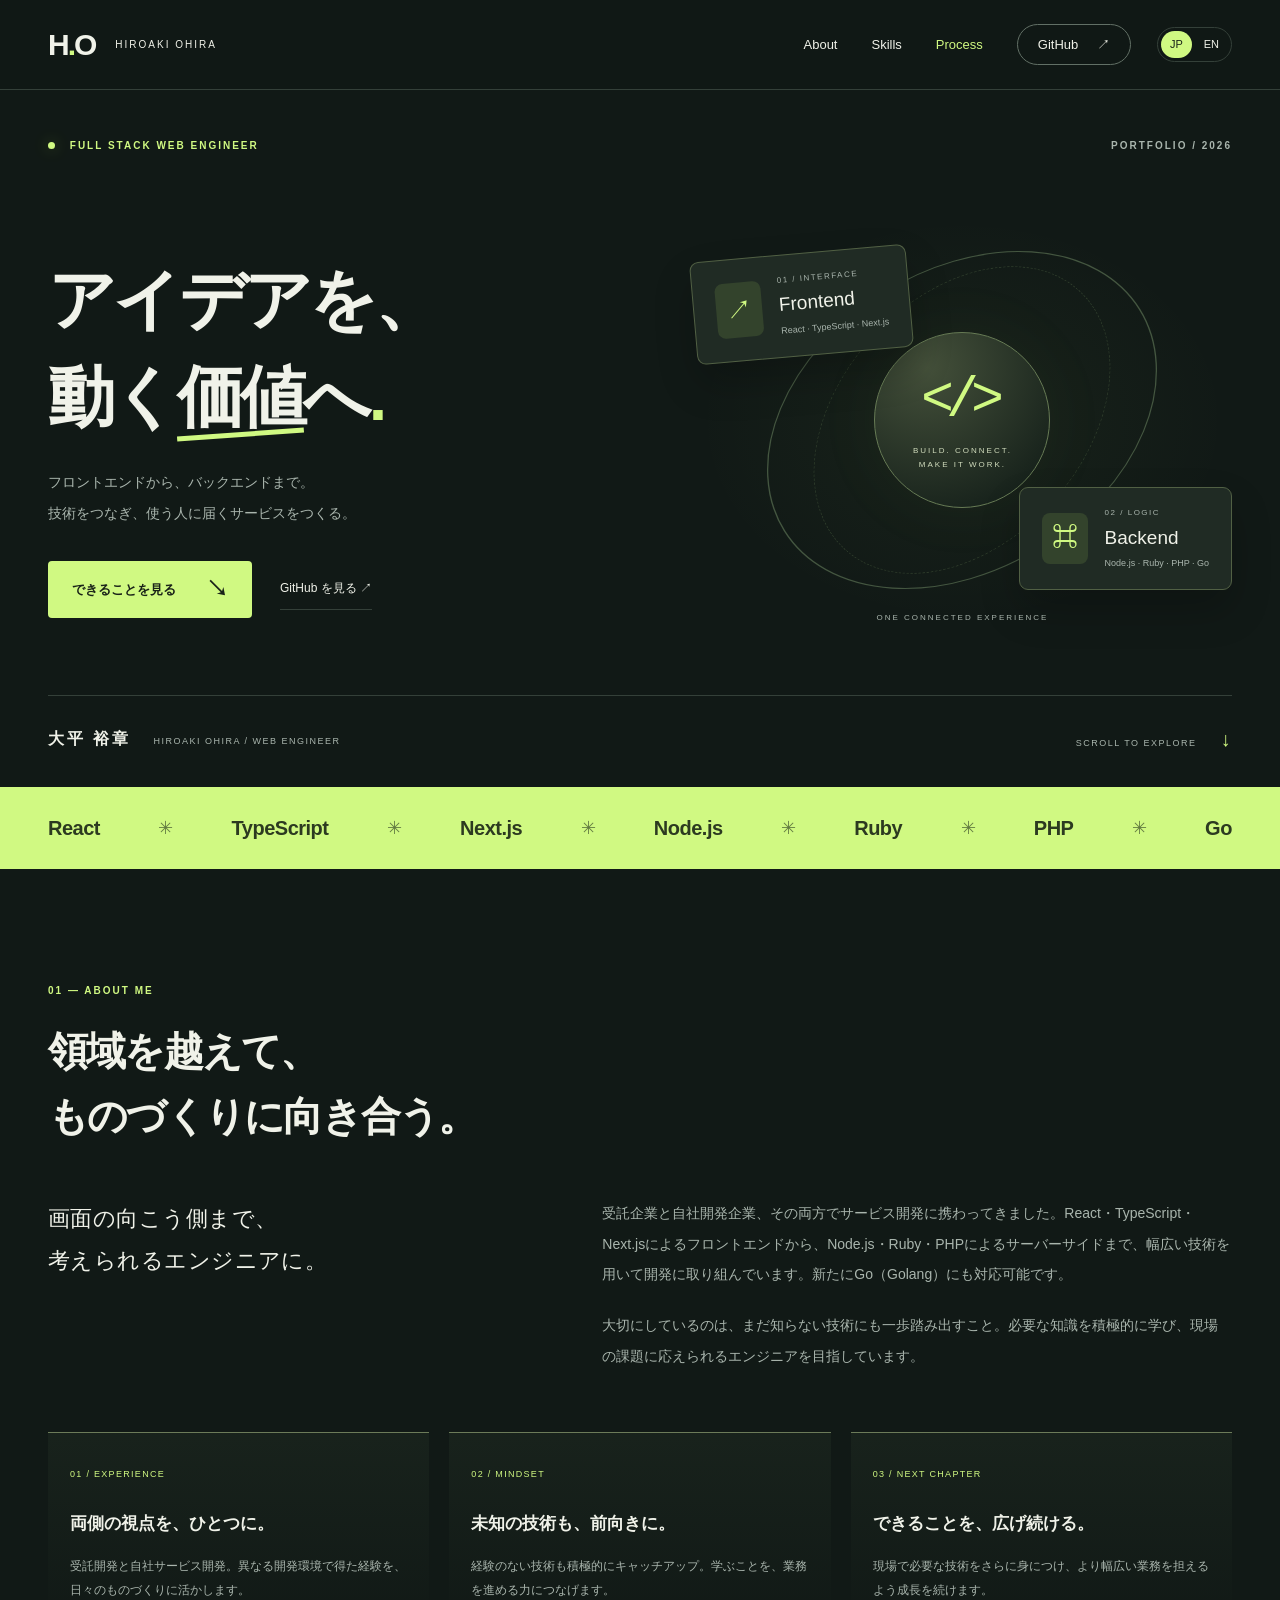
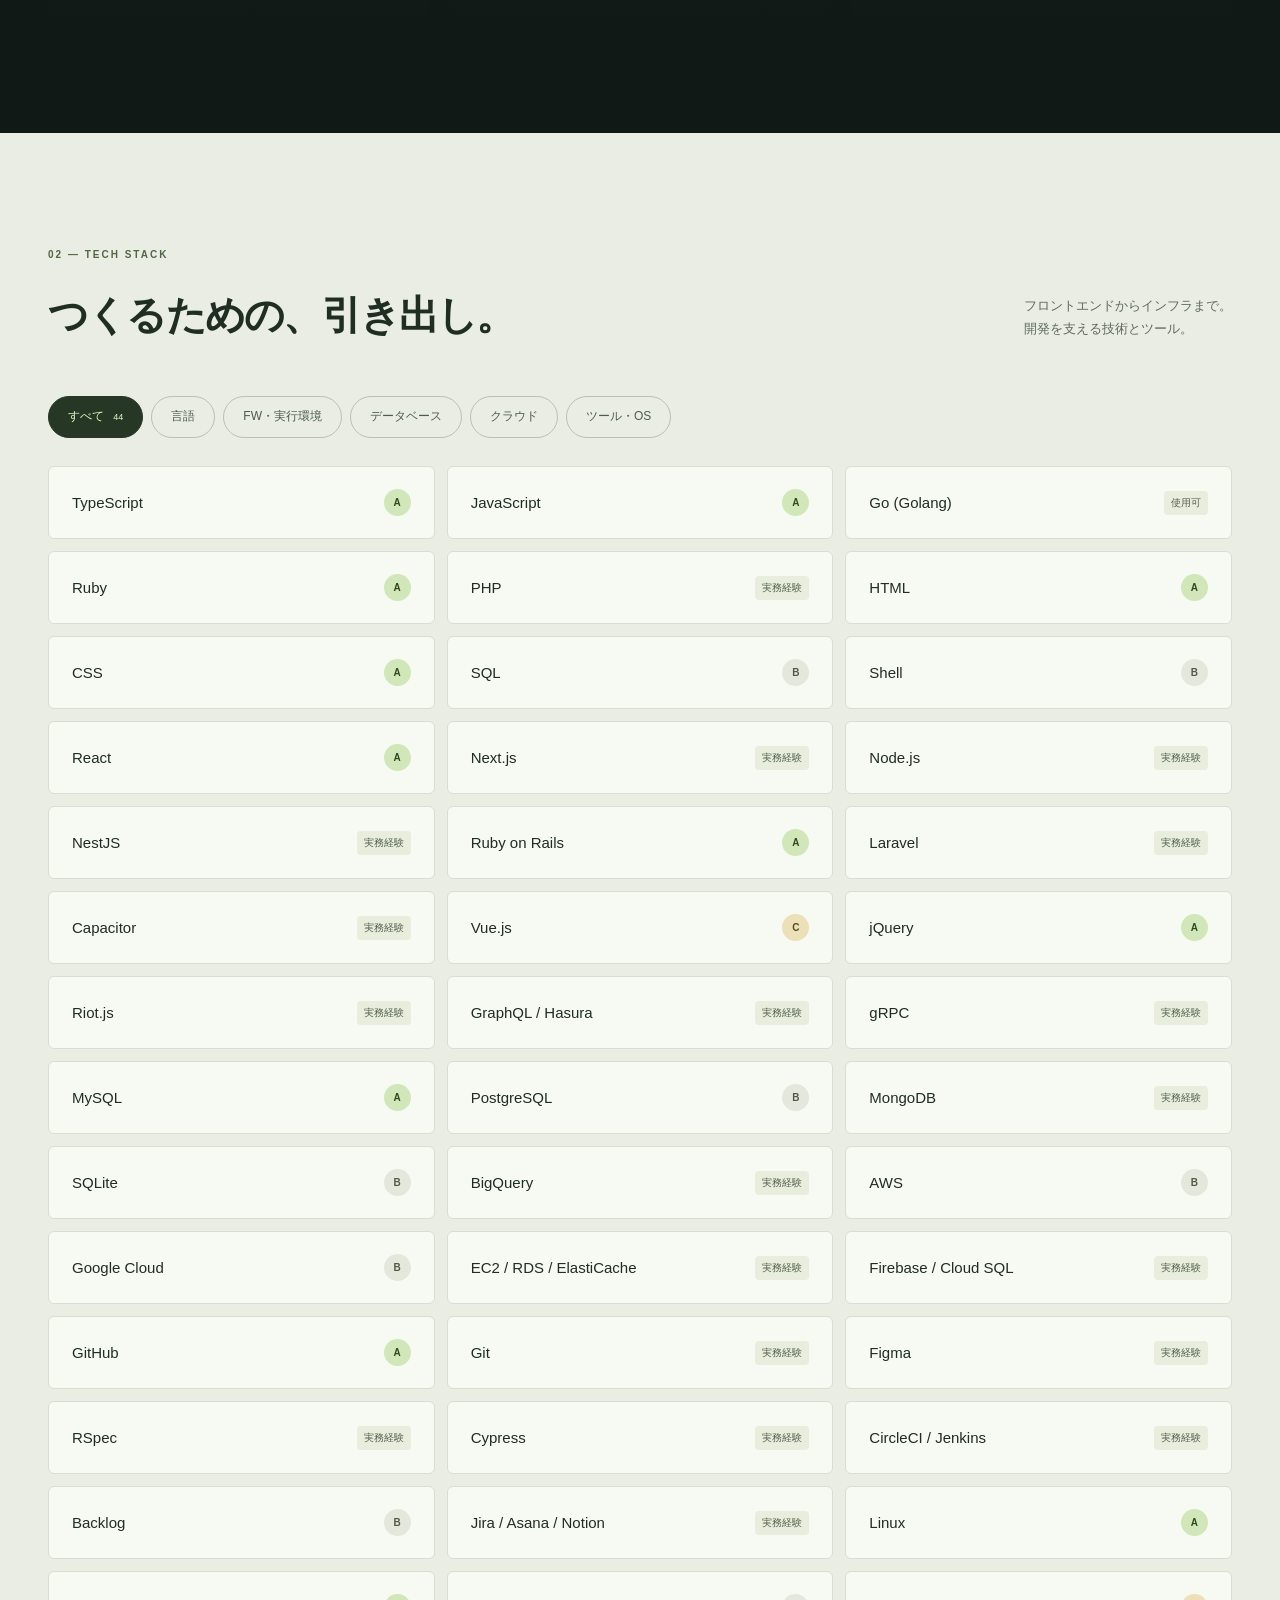
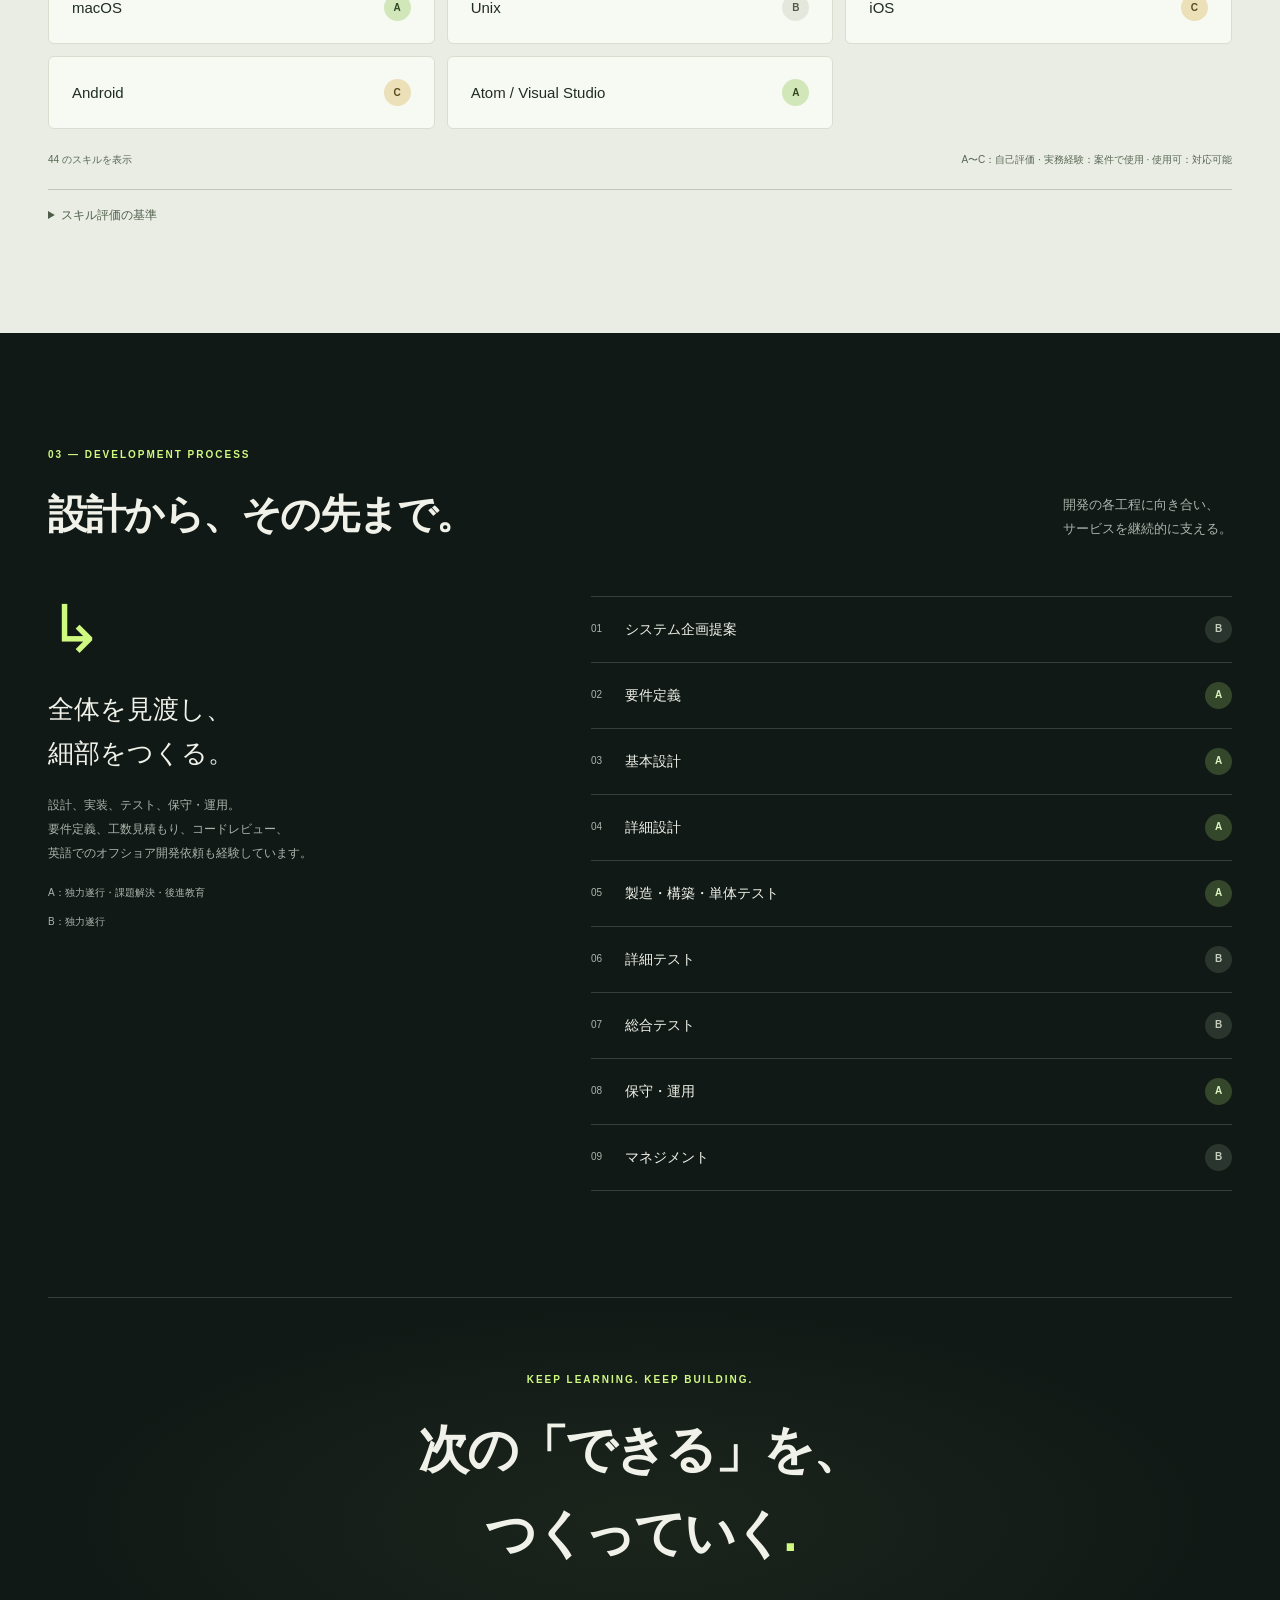
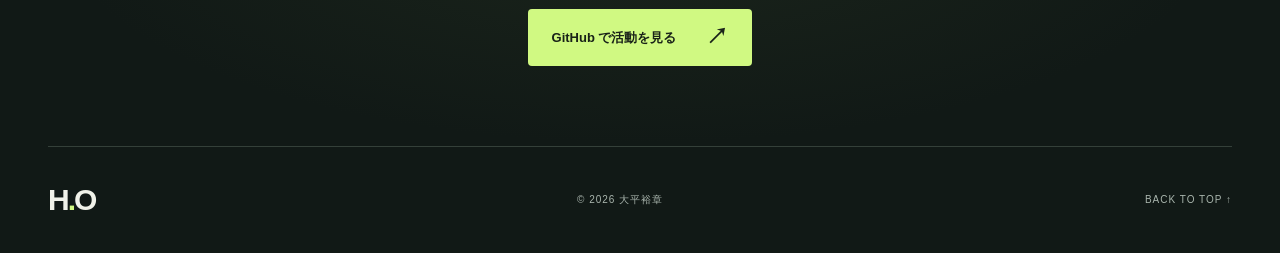
==== index.html @ 700c151e "Add English portfolio and persistent Japanese-English language switch" ====
<!doctype html>
<html lang="ja"><head><meta charset="utf-8"><meta name="viewport" content="width=device-width, initial-scale=1"><meta name="theme-color" content="#111916"><meta name="description" content="大平裕章のポートフォリオ。React・TypeScript・Next.jsからNode.js・Ruby・PHP・Goまで、フロントエンドとバックエンドの両面で開発に取り組むWebエンジニア。"><title>大平裕章 — Web Engineer</title><link rel="stylesheet" href="./index.css"><link rel="alternate" hreflang="ja" href="https://hi629.github.io/"><link rel="alternate" hreflang="en" href="https://hi629.github.io/en.html"><link rel="canonical" href="https://hi629.github.io/"><script src="./language.js"></script></head>
<body id="top"><a class="skip" href="#main">本文へ移動</a>
<header class="header"><a class="brand" href="#top" aria-label="トップへ">H<span>.</span>O<span class="brand-label">HIROAKI OHIRA</span></a><div class="language-switch" role="group" aria-label="言語切り替え"><a href="./?lang=ja" lang="ja" hreflang="ja" data-language="ja" aria-current="true">JP</a><a href="./en.html?lang=en" lang="en" hreflang="en" data-language="en">EN</a></div><button class="menu" aria-expanded="false" aria-controls="navigation">メニュー <span aria-hidden="true">＋</span></button><nav id="navigation" aria-label="メインナビゲーション"><a href="#about">About</a><a href="#skills">Skills</a><a href="#process">Process</a><a class="nav-github" href="https://github.com/hi629" target="_blank" rel="noopener noreferrer">GitHub <span aria-hidden="true">↗</span></a></nav></header>
<main id="main"><section class="hero wrap" aria-labelledby="hero-title"><div class="hero-top"><span class="eyebrow"><span class="dot"></span> FULL STACK WEB ENGINEER</span><span class="edition">PORTFOLIO / 2026</span></div><div class="hero-layout"><div><h1 id="hero-title">アイデアを、<br>動く<span class="accent-word">価値</span>へ<span class="lime">.</span></h1><p class="hero-intro">フロントエンドから、バックエンドまで。<br>技術をつなぎ、使う人に届くサービスをつくる。</p><div class="hero-actions"><a class="button" href="#skills">できることを見る <span aria-hidden="true">↘</span></a><a class="text-link" href="https://github.com/hi629" target="_blank" rel="noopener noreferrer">GitHub を見る ↗</a></div></div><div class="visual" aria-label="フロントエンドとバックエンドをつなぐ開発"><div class="orbit orbit-one"></div><div class="orbit orbit-two"></div><div class="visual-core"><span class="core-symbol" aria-hidden="true">&lt;/&gt;</span><span>BUILD. CONNECT.<br>MAKE IT WORK.</span></div><div class="node node-front"><span class="node-icon" aria-hidden="true">↗</span><div><small>01 / INTERFACE</small><strong>Frontend</strong><span>React · TypeScript · Next.js</span></div></div><div class="node node-back"><span class="node-icon" aria-hidden="true">⌘</span><div><small>02 / LOGIC</small><strong>Backend</strong><span>Node.js · Ruby · PHP · Go</span></div></div><span class="visual-caption">ONE CONNECTED EXPERIENCE</span></div></div><div class="hero-bottom"><div><strong>大平 裕章</strong><span>HIROAKI OHIRA / WEB ENGINEER</span></div><a href="#about">SCROLL TO EXPLORE <span aria-hidden="true">↓</span></a></div></section>
<div class="stack-strip" aria-label="主な技術"><div class="wrap"><span>React</span><i>✳</i><span>TypeScript</span><i>✳</i><span>Next.js</span><i>✳</i><span>Node.js</span><i>✳</i><span>Ruby</span><i>✳</i><span>PHP</span><i>✳</i><span>Go</span></div></div>
<section id="about" class="section wrap"><div class="section-heading"><span class="eyebrow">01 — ABOUT ME</span><h2>領域を越えて、<br>ものづくりに向き合う。</h2></div><div class="about-layout"><p class="about-lead">画面の向こう側まで、<br>考えられるエンジニアに。</p><div class="about-copy"><p>受託企業と自社開発企業、その両方でサービス開発に携わってきました。React・TypeScript・Next.jsによるフロントエンドから、Node.js・Ruby・PHPによるサーバーサイドまで、幅広い技術を用いて開発に取り組んでいます。新たにGo（Golang）にも対応可能です。</p><p>大切にしているのは、まだ知らない技術にも一歩踏み出すこと。必要な知識を積極的に学び、現場の課題に応えられるエンジニアを目指しています。</p></div></div><div class="about-cards"><article><span class="card-index">01 / EXPERIENCE</span><h3>両側の視点を、ひとつに。</h3><p>受託開発と自社サービス開発。異なる開発環境で得た経験を、日々のものづくりに活かします。</p></article><article><span class="card-index">02 / MINDSET</span><h3>未知の技術も、前向きに。</h3><p>経験のない技術も積極的にキャッチアップ。学ぶことを、業務を進める力につなげます。</p></article><article><span class="card-index">03 / NEXT CHAPTER</span><h3>できることを、広げ続ける。</h3><p>現場で必要な技術をさらに身につけ、より幅広い業務を担えるよう成長を続けます。</p></article></div></section>
<section id="skills" class="skills-section"><div class="wrap section"><div class="section-heading split"><div><span class="eyebrow">02 — TECH STACK</span><h2>つくるための、引き出し。</h2></div><p>フロントエンドからインフラまで。<br>開発を支える技術とツール。</p></div><div class="filters" role="group" aria-label="スキルのカテゴリ"><button data-filter="all" aria-pressed="true">すべて <span>44</span></button><button data-filter="languages" aria-pressed="false">言語</button><button data-filter="frameworks" aria-pressed="false">FW・実行環境</button><button data-filter="database" aria-pressed="false">データベース</button><button data-filter="cloud" aria-pressed="false">クラウド</button><button data-filter="other" aria-pressed="false">ツール・OS</button></div><div class="skills-grid"><article class="skill" data-category="languages"><span>TypeScript</span><span class="level level-a" aria-label="自己評価 A">A</span></article><article class="skill" data-category="languages"><span>JavaScript</span><span class="level level-a" aria-label="自己評価 A">A</span></article><article class="skill" data-category="languages"><span>Go (Golang)</span><span class="experience-label">使用可</span></article><article class="skill" data-category="languages"><span>Ruby</span><span class="level level-a" aria-label="自己評価 A">A</span></article><article class="skill" data-category="languages"><span>PHP</span><span class="experience-label">実務経験</span></article><article class="skill" data-category="languages"><span>HTML</span><span class="level level-a" aria-label="自己評価 A">A</span></article><article class="skill" data-category="languages"><span>CSS</span><span class="level level-a" aria-label="自己評価 A">A</span></article><article class="skill" data-category="languages"><span>SQL</span><span class="level level-b" aria-label="自己評価 B">B</span></article><article class="skill" data-category="languages"><span>Shell</span><span class="level level-b" aria-label="自己評価 B">B</span></article><article class="skill" data-category="frameworks"><span>React</span><span class="level level-a" aria-label="自己評価 A">A</span></article><article class="skill" data-category="frameworks"><span>Next.js</span><span class="experience-label">実務経験</span></article><article class="skill" data-category="frameworks"><span>Node.js</span><span class="experience-label">実務経験</span></article><article class="skill" data-category="frameworks"><span>NestJS</span><span class="experience-label">実務経験</span></article><article class="skill" data-category="frameworks"><span>Ruby on Rails</span><span class="level level-a" aria-label="自己評価 A">A</span></article><article class="skill" data-category="frameworks"><span>Laravel</span><span class="experience-label">実務経験</span></article><article class="skill" data-category="frameworks"><span>Capacitor</span><span class="experience-label">実務経験</span></article><article class="skill" data-category="frameworks"><span>Vue.js</span><span class="level level-c" aria-label="自己評価 C">C</span></article><article class="skill" data-category="frameworks"><span>jQuery</span><span class="level level-a" aria-label="自己評価 A">A</span></article><article class="skill" data-category="frameworks"><span>Riot.js</span><span class="experience-label">実務経験</span></article><article class="skill" data-category="frameworks"><span>GraphQL / Hasura</span><span class="experience-label">実務経験</span></article><article class="skill" data-category="frameworks"><span>gRPC</span><span class="experience-label">実務経験</span></article><article class="skill" data-category="database"><span>MySQL</span><span class="level level-a" aria-label="自己評価 A">A</span></article><article class="skill" data-category="database"><span>PostgreSQL</span><span class="level level-b" aria-label="自己評価 B">B</span></article><article class="skill" data-category="database"><span>MongoDB</span><span class="experience-label">実務経験</span></article><article class="skill" data-category="database"><span>SQLite</span><span class="level level-b" aria-label="自己評価 B">B</span></article><article class="skill" data-category="database"><span>BigQuery</span><span class="experience-label">実務経験</span></article><article class="skill" data-category="cloud"><span>AWS</span><span class="level level-b" aria-label="自己評価 B">B</span></article><article class="skill" data-category="cloud"><span>Google Cloud</span><span class="level level-b" aria-label="自己評価 B">B</span></article><article class="skill" data-category="cloud"><span>EC2 / RDS / ElastiCache</span><span class="experience-label">実務経験</span></article><article class="skill" data-category="cloud"><span>Firebase / Cloud SQL</span><span class="experience-label">実務経験</span></article><article class="skill" data-category="other"><span>GitHub</span><span class="level level-a" aria-label="自己評価 A">A</span></article><article class="skill" data-category="other"><span>Git</span><span class="experience-label">実務経験</span></article><article class="skill" data-category="other"><span>Figma</span><span class="experience-label">実務経験</span></article><article class="skill" data-category="other"><span>RSpec</span><span class="experience-label">実務経験</span></article><article class="skill" data-category="other"><span>Cypress</span><span class="experience-label">実務経験</span></article><article class="skill" data-category="other"><span>CircleCI / Jenkins</span><span class="experience-label">実務経験</span></article><article class="skill" data-category="other"><span>Backlog</span><span class="level level-b" aria-label="自己評価 B">B</span></article><article class="skill" data-category="other"><span>Jira / Asana / Notion</span><span class="experience-label">実務経験</span></article><article class="skill" data-category="other"><span>Linux</span><span class="level level-a" aria-label="自己評価 A">A</span></article><article class="skill" data-category="other"><span>macOS</span><span class="level level-a" aria-label="自己評価 A">A</span></article><article class="skill" data-category="other"><span>Unix</span><span class="level level-b" aria-label="自己評価 B">B</span></article><article class="skill" data-category="other"><span>iOS</span><span class="level level-c" aria-label="自己評価 C">C</span></article><article class="skill" data-category="other"><span>Android</span><span class="level level-c" aria-label="自己評価 C">C</span></article><article class="skill" data-category="other"><span>Atom / Visual Studio</span><span class="level level-a" aria-label="自己評価 A">A</span></article></div><div class="skill-caption"><span id="skill-count" role="status" aria-live="polite">44 のスキルを表示</span><span>A〜C：自己評価 · 実務経験：案件で使用 · 使用可：対応可能</span></div><details class="skill-legend"><summary>スキル評価の基準</summary><p>A：業務を独力で遂行し、課題発見・解決や後進教育ができる<br>B：業務を独力で遂行できる<br>C：上位者の指導のもとで業務を遂行できる</p><p>「実務経験」は開発案件での使用経験、「使用可」は対応可能な技術を示します。</p></details></div></section>
<section id="process" class="section wrap"><div class="section-heading split"><div><span class="eyebrow">03 — DEVELOPMENT PROCESS</span><h2>設計から、その先まで。</h2></div><p>開発の各工程に向き合い、<br>サービスを継続的に支える。</p></div><div class="process-layout"><div class="process-note"><span class="process-mark" aria-hidden="true">↳</span><h3>全体を見渡し、<br>細部をつくる。</h3><p>設計、実装、テスト、保守・運用。<br>要件定義、工数見積もり、コードレビュー、<br>英語でのオフショア開発依頼も経験しています。</p><small>A：独力遂行・課題解決・後進教育<br>B：独力遂行</small></div><div class="steps"><div class="step"><span class="step-number">01</span><h3>システム企画提案</h3><span class="level level-b" aria-label="自己評価 B">B</span></div><div class="step"><span class="step-number">02</span><h3>要件定義</h3><span class="level level-a" aria-label="自己評価 A">A</span></div><div class="step"><span class="step-number">03</span><h3>基本設計</h3><span class="level level-a" aria-label="自己評価 A">A</span></div><div class="step"><span class="step-number">04</span><h3>詳細設計</h3><span class="level level-a" aria-label="自己評価 A">A</span></div><div class="step"><span class="step-number">05</span><h3>製造・構築・単体テスト</h3><span class="level level-a" aria-label="自己評価 A">A</span></div><div class="step"><span class="step-number">06</span><h3>詳細テスト</h3><span class="level level-b" aria-label="自己評価 B">B</span></div><div class="step"><span class="step-number">07</span><h3>総合テスト</h3><span class="level level-b" aria-label="自己評価 B">B</span></div><div class="step"><span class="step-number">08</span><h3>保守・運用</h3><span class="level level-a" aria-label="自己評価 A">A</span></div><div class="step"><span class="step-number">09</span><h3>マネジメント</h3><span class="level level-b" aria-label="自己評価 B">B</span></div></div></div></section>
<section class="closing wrap"><span class="eyebrow">KEEP LEARNING. KEEP BUILDING.</span><h2>次の「できる」を、<br>つくっていく<span class="lime">.</span></h2><a class="button" href="https://github.com/hi629" target="_blank" rel="noopener noreferrer">GitHub で活動を見る <span aria-hidden="true">↗</span></a></section></main><footer class="wrap footer"><a class="brand" href="#top">H<span>.</span>O</a><span>© 2026 大平裕章</span><a href="#top">BACK TO TOP ↑</a></footer>
<script>
const menu = document.querySelector('.menu');
const nav = document.querySelector('#navigation');
function closeMenu(){menu.setAttribute('aria-expanded','false');nav.classList.remove('open');}
menu.addEventListener('click',()=>{const open=menu.getAttribute('aria-expanded')!=='true';menu.setAttribute('aria-expanded',String(open));nav.classList.toggle('open',open);});
nav.querySelectorAll('a').forEach(a=>a.addEventListener('click',closeMenu));
document.addEventListener('keydown',e=>{if(e.key==='Escape'&&menu.getAttribute('aria-expanded')==='true'){closeMenu();menu.focus();}});
document.querySelectorAll('[data-filter]').forEach(button=>button.addEventListener('click',()=>{document.querySelectorAll('[data-filter]').forEach(b=>b.setAttribute('aria-pressed',String(b===button)));let count=0;document.querySelectorAll('.skill').forEach(card=>{const show=button.dataset.filter==='all'||card.dataset.category===button.dataset.filter;card.hidden=!show;if(show)count++;});document.querySelector('#skill-count').textContent=count+' のスキルを表示';}));
if('IntersectionObserver' in window){const observer=new IntersectionObserver(entries=>{entries.forEach(entry=>{if(entry.isIntersecting){document.querySelectorAll('nav a[href^="#"]').forEach(a=>{if(a.hash==='#'+entry.target.id)a.setAttribute('aria-current','location');else a.removeAttribute('aria-current');});}});},{rootMargin:'-20% 0px -50% 0px'});document.querySelectorAll('section[id]').forEach(s=>observer.observe(s));}
</script></body></html>
---- index.css ----
:root{--bg:#111916;--panel:#1a2420;--ink:#f0f2e9;--muted:#a9b5ad;--line:#344039;--lime:#d0f982;--dark:#192218}*{box-sizing:border-box}html{scroll-behavior:smooth;scroll-padding-top:100px}body{margin:0;background:var(--bg);color:var(--ink);font-family:Inter,"Helvetica Neue",Arial,"Hiragino Kaku Gothic ProN","Noto Sans JP",sans-serif;-webkit-font-smoothing:antialiased;line-height:1.8}a{color:inherit;text-decoration:none}button{font:inherit;cursor:pointer}button,a{-webkit-tap-highlight-color:transparent}a:focus-visible,button:focus-visible{outline:3px solid var(--lime);outline-offset:5px}::selection{background:var(--lime);color:var(--bg)}.wrap{width:min(1200px,calc(100% - 96px));margin-inline:auto}.header{height:90px;display:flex;align-items:center;justify-content:space-between;padding:0 48px;border-bottom:1px solid var(--line);position:sticky;top:0;background:#111916f2;backdrop-filter:blur(16px);z-index:20}.brand{font-size:30px;font-weight:800;letter-spacing:-2px;display:flex;align-items:center}.brand>span:first-child{color:var(--lime)}.brand-label{font-size:10px;letter-spacing:2px;margin-left:20px;font-weight:500}.header nav{display:flex;align-items:center;gap:34px;font-size:13px}.header nav a:hover,.header nav a[aria-current]{color:var(--lime)}.nav-github{border:1px solid #627066;border-radius:30px;padding:8px 20px}.nav-github span{margin-left:15px}.menu{display:none}.skip{position:fixed;left:12px;top:-80px;background:var(--lime);color:var(--bg);padding:12px;z-index:30}.skip:focus{top:12px}.hero{padding-top:47px}.hero-top,.hero-bottom{display:flex;justify-content:space-between;align-items:center}.eyebrow,.edition{font-size:10px;letter-spacing:2px;font-weight:600}.eyebrow{color:var(--lime)}.edition{color:var(--muted)}.dot{display:inline-block;width:7px;height:7px;border-radius:50%;background:var(--lime);margin-right:10px;box-shadow:0 0 16px #d0f94455}.hero-layout{display:grid;grid-template-columns:1.15fr 1fr;align-items:center;gap:25px;min-height:530px}h1{font-size:clamp(44px,5.2vw,72px);line-height:1.45;letter-spacing:-.055em;margin:30px 0 22px;font-weight:750}.accent-word{position:relative}.accent-word:after{content:"";position:absolute;bottom:-3px;left:0;width:100%;height:5px;background:var(--lime);transform:rotate(-4deg)}.lime{color:var(--lime)}.hero-intro{font-size:14px;color:var(--muted);line-height:2.2}.hero-actions{display:flex;align-items:center;gap:28px;margin-top:32px}.button{display:inline-flex;align-items:center;justify-content:space-between;gap:30px;background:var(--lime);color:var(--dark);font-size:13px;font-weight:700;padding:17px 24px;border-radius:4px;transition:transform .2s,background .2s}.button:hover{background:#e0ffa9;transform:translateY(-3px)}.button span{font-size:22px;line-height:1}.text-link{font-size:12px;border-bottom:1px solid var(--line);padding:9px 0}.text-link:hover{border-color:var(--lime)}.visual{height:410px;position:relative;display:grid;place-items:center;background:radial-gradient(ellipse,#b0e7710c,transparent 70%)}.orbit{position:absolute;border:1px solid #445640;border-radius:50%;width:300px;height:300px;transform:rotate(-32deg) scaleX(1.4)}.orbit-two{transform:rotate(42deg) scaleX(.7);border-style:dashed;border-color:#617a5059;width:350px;height:350px}.visual-core{width:176px;height:176px;border:1px solid #677b55;border-radius:50%;display:flex;flex-direction:column;align-items:center;justify-content:center;background:radial-gradient(circle at 30% 20%,#44503a,#18231c 80%);box-shadow:0 0 80px #b2d96e0b}.core-symbol{font:55px monospace;color:var(--lime);letter-spacing:-8px;margin-right:8px}.visual-core>span:last-child{font-size:8px;line-height:1.7;letter-spacing:2px;text-align:center;color:#d1dcbd;margin-top:12px}.node{position:absolute;display:flex;align-items:center;gap:17px;padding:18px 22px;background:#202b24;box-shadow:0 20px 40px #0003;border:1px solid #516044;border-radius:9px;animation:float 7s ease-in-out infinite}.node-front{left:0;top:38px;transform:rotate(-5deg)}.node-back{right:0;bottom:35px;animation-delay:-3.5s}.node-icon{font:26px monospace;color:var(--lime);background:#33432c;border-radius:8px;padding:10px}.node div{display:flex;flex-direction:column}.node small{font-size:8px;letter-spacing:1.5px;color:var(--muted)}.node strong{font-size:19px;font-weight:500}.node div>span{font-size:9px;color:var(--muted)}.visual-caption{position:absolute;bottom:0;font-size:8px;letter-spacing:2px;color:var(--muted)}@keyframes float{50%{translate:0 -9px}}.hero-bottom{border-top:1px solid var(--line);padding:25px 0 30px;margin-top:10px}.hero-bottom strong{font-size:16px;margin-right:22px;letter-spacing:3px}.hero-bottom div>span,.hero-bottom>a{font-size:9px;color:var(--muted);letter-spacing:1.5px}.hero-bottom>a span{color:var(--lime);font-size:20px;margin-left:20px}.stack-strip{background:var(--lime);color:#2c3a20;padding:23px 0}.stack-strip .wrap{display:flex;align-items:center;justify-content:space-between;gap:15px}.stack-strip span{font-size:20px;letter-spacing:-.5px;font-weight:650}.stack-strip i{font-size:18px;font-style:normal;color:#627b41}.section{padding-top:106px;padding-bottom:106px}.section-heading{margin-bottom:48px}h2{font-size:clamp(28px,3.1vw,43px);line-height:1.65;letter-spacing:-.045em;font-weight:650;margin:15px 0 0}.split{display:flex;justify-content:space-between;align-items:flex-end;gap:25px}.split>p{font-size:13px;color:var(--muted);margin:0 0 8px}.about-layout{display:grid;grid-template-columns:1fr 1.3fr;gap:70px}.about-lead{font-size:22px;line-height:1.9;margin:0;letter-spacing:.02em}.about-copy p{font-size:14px;color:var(--muted);line-height:2.2;margin:0 0 20px}.about-cards{display:grid;grid-template-columns:repeat(3,1fr);gap:20px;margin-top:40px}.about-cards article{border-top:1px solid #6c7b59;padding:25px 22px;background:linear-gradient(180deg,#23302566,transparent);transition:background .2s}.about-cards article:hover{background:#233025}.card-index{font-size:9px;color:var(--lime);letter-spacing:1.3px}.about-cards h3{font-size:17px;margin:22px 0 15px;font-weight:600}.about-cards p{font-size:12px;color:var(--muted);line-height:2;margin:0}.skills-section{background:#e9ede4;color:#202d23}.skills-section .eyebrow{color:#516745}.skills-section .split>p{color:#5f6b61}.filters{display:flex;flex-wrap:wrap;gap:8px;margin-bottom:28px}.filters button{border:1px solid #b7c3b2;border-radius:24px;padding:9px 19px;background:transparent;color:#4c5d4c;font-size:12px;transition:background .2s}.filters button:hover{background:#d5dfce}.filters button[aria-pressed=true]{background:#263725;color:#e0f5c3;border-color:#263725}.filters button span{font-size:9px;margin-left:6px}.filters button:focus-visible{outline-color:#3f5c25}.skills-grid{display:grid;grid-template-columns:repeat(3,1fr);gap:12px}.skill{display:flex;align-items:center;justify-content:space-between;gap:12px;background:#f7f9f3;border:1px solid #d7dfd1;border-radius:6px;padding:20px 23px;min-height:73px;font-size:15px;transition:transform .2s,border-color .2s}.skill:hover{transform:translateY(-3px);border-color:#788d63}.skill[hidden]{display:none}.level{font-size:10px;display:inline-grid;place-items:center;flex-shrink:0;width:27px;height:27px;border-radius:50%;font-weight:700}.level-a{color:#314820;background:#d1e7ba}.level-b{color:#525947;background:#e4e8dc}.skill-caption{display:flex;justify-content:space-between;gap:15px;font-size:10px;color:#596753;margin-top:22px}.process-layout{display:grid;grid-template-columns:1fr 1.4fr;gap:85px}.process-mark{font-size:66px;color:var(--lime);line-height:1}.process-note h3{font-size:26px;line-height:1.7;font-weight:500;margin:25px 0 18px}.process-note p{color:var(--muted);font-size:12px;line-height:2}.process-note small{color:var(--muted);font-size:10px}.step{display:flex;align-items:center;gap:23px;padding:19px 0;border-bottom:1px solid var(--line)}.step:first-child{border-top:1px solid var(--line)}.step-number{font-size:10px;color:var(--muted)}.step h3{flex:1;font-size:14px;font-weight:500;margin:0}.step .level-a{background:#34472b;color:#dbf3c0}.step .level-b{background:#2a352d;color:#c5ccbd}.closing{border-top:1px solid var(--line);padding-block:66px 80px;text-align:center;position:relative;background:radial-gradient(ellipse at center,#35452a44,transparent 70%)}.closing h2{font-size:clamp(32px,4vw,52px);margin-bottom:32px}.footer{display:flex;align-items:center;justify-content:space-between;gap:20px;border-top:1px solid var(--line);padding-block:26px}.footer>span,.footer>a:last-child{font-size:10px;color:var(--muted);letter-spacing:1px}
@media(min-width:1600px){.hero-layout{min-height:610px}}@media(max-width:1000px){.wrap{width:calc(100% - 56px)}.header{padding-inline:28px}.brand-label{display:none}.hero-layout{grid-template-columns:1.1fr 1fr;gap:10px}h1{font-size:48px}.visual{scale:.86}.hero-actions{gap:18px}.button{padding:15px 18px;gap:15px}.about-layout{gap:35px}.about-cards{gap:12px}.about-cards article{padding-inline:16px}.skills-grid{grid-template-columns:repeat(2,1fr)}.process-layout{gap:45px}}
@media(max-width:850px){html{scroll-padding-top:85px}.wrap{width:calc(100% - 40px)}.header{height:72px;padding:0 20px}.brand{font-size:26px}.brand-label{display:block;font-size:8px;letter-spacing:1px;margin-left:14px}.menu{display:block;background:transparent;color:var(--ink);border:1px solid var(--line);padding:8px 12px;border-radius:5px;font-size:11px}.menu span{margin-left:10px}.header nav{display:none;position:absolute;top:71px;left:0;right:0;background:var(--bg);padding:20px;border-bottom:1px solid var(--line);align-items:stretch;gap:8px}.header nav.open{display:flex;flex-direction:column}.header nav a{padding:12px}.nav-github{border-radius:4px}.hero{padding-top:28px}.eyebrow,.edition{font-size:8px;letter-spacing:1.5px}.edition{display:none}.hero-layout{display:flex;flex-direction:column;align-items:stretch;gap:15px;min-height:auto}h1{font-size:clamp(40px,9.6vw,62px);margin-top:26px;line-height:1.5}.hero-intro{font-size:12px}.hero-actions{gap:22px;margin-top:25px}.button{font-size:11px}.text-link{font-size:11px}.visual{scale:1;height:340px;width:min(380px,100%);align-self:center;margin-top:12px}.orbit{width:220px;height:220px}.orbit-two{width:270px;height:270px}.visual-core{width:140px;height:140px}.core-symbol{font-size:44px}.node{padding:13px 16px;gap:12px}.node-front{top:25px}.node-back{bottom:25px}.node strong{font-size:16px}.node-icon{font-size:20px}.node small{font-size:7px}.node div>span{font-size:8px}.hero-bottom{margin-top:22px;padding-block:22px}.hero-bottom div{display:flex;flex-direction:column;gap:4px}.hero-bottom strong{font-size:14px}.hero-bottom div>span{font-size:7px;letter-spacing:1px}.hero-bottom>a{font-size:7px;letter-spacing:.5px}.hero-bottom>a span{margin-left:7px}.stack-strip{padding:18px 0}.stack-strip .wrap{flex-wrap:wrap;justify-content:center;gap:12px 17px}.stack-strip span{font-size:15px}.stack-strip i{font-size:12px}.stack-strip i:nth-of-type(3){display:none}.section{padding-block:65px}.section-heading{margin-bottom:30px}h2{font-size:28px}.about-layout{grid-template-columns:1fr;gap:25px}.about-lead{font-size:20px}.about-copy p{font-size:13px}.about-cards{grid-template-columns:1fr;margin-top:24px;gap:16px}.about-cards article{padding:23px}.about-cards h3{margin-top:14px}.split{align-items:flex-start;flex-direction:column;gap:15px}.split>p{font-size:12px}.filters{gap:7px;margin-bottom:20px}.filters button{padding:8px 13px;font-size:11px}.skills-grid{gap:9px}.skill{padding:14px 12px;font-size:12px;min-height:66px}.level{width:23px;height:23px;font-size:9px}.skill-caption{flex-direction:column;font-size:9px;gap:5px}.process-layout{grid-template-columns:1fr;gap:25px}.process-note{border-left:2px solid var(--lime);padding-left:20px}.process-mark{display:none}.process-note h3{font-size:22px;margin-top:0}.step{gap:16px;padding-block:17px}.step h3{font-size:13px}.closing{padding-block:45px 60px}.closing h2{font-size:32px}.footer{gap:10px}.footer>span,.footer>a:last-child{font-size:8px;letter-spacing:0}}
@media(prefers-reduced-motion:reduce){html{scroll-behavior:auto}*,*:before,*:after{animation:none!important;transition:none!important}}
@media(max-width:360px){.visual{overflow:hidden}.skills-grid{grid-template-columns:1fr}.hero-actions{gap:12px}.hero-bottom>a{letter-spacing:0}.hero-bottom>a span{margin-left:3px}}

/* Skill-sheet ratings and experience labels. */
.skill>span:first-child{min-width:0;overflow-wrap:anywhere}.experience-label{font-size:10px;white-space:nowrap;color:#526148;background:#e8edde;padding:3px 7px;border-radius:4px}.level-c{color:#58491c;background:#ece0b8}.skill-legend{margin-top:20px;border-top:1px solid #bec9b7;padding-top:15px;color:#4e5d48;font-size:12px}.skill-legend summary{cursor:pointer;width:fit-content}.skill-legend summary:focus-visible{outline:2px solid #3f5c25;outline-offset:4px}.skill-legend p{line-height:2}.skill-caption{flex-wrap:wrap}@media(max-width:600px){.skills-grid{grid-template-columns:1fr}.skill{font-size:14px;min-height:60px}.experience-label{font-size:11px}}

/* Bilingual navigation and English typography. */
.language-switch{display:flex;gap:3px;align-items:center;border:1px solid var(--line);border-radius:24px;padding:3px;margin-left:auto;margin-right:26px}.language-switch a{font-size:11px;padding:5px 9px;border-radius:20px;line-height:1.5}.language-switch a[aria-current]{background:var(--lime);color:var(--dark)}.language-switch a:hover{box-shadow:inset 0 0 0 1px var(--lime)}
html[lang=en] h1{font-size:clamp(44px,5.1vw,70px);line-height:1.12;letter-spacing:-.045em}html[lang=en] .experience-label{font-size:9px}html[lang=en] .skill-caption{font-size:10px}html[lang=en] .hero-bottom strong{letter-spacing:0}
@media(min-width:851px){.header .language-switch{order:3;margin-left:26px;margin-right:0}.header nav{margin-left:auto}}
@media(max-width:850px){.language-switch{margin-right:12px}.brand-label{display:none}html[lang=en] h1{font-size:clamp(44px,10vw,62px)}html[lang=en] .hero-bottom{align-items:flex-start}html[lang=en] .hero-bottom>a{max-width:100px}html[lang=en] .hero-bottom div>span{letter-spacing:0}}
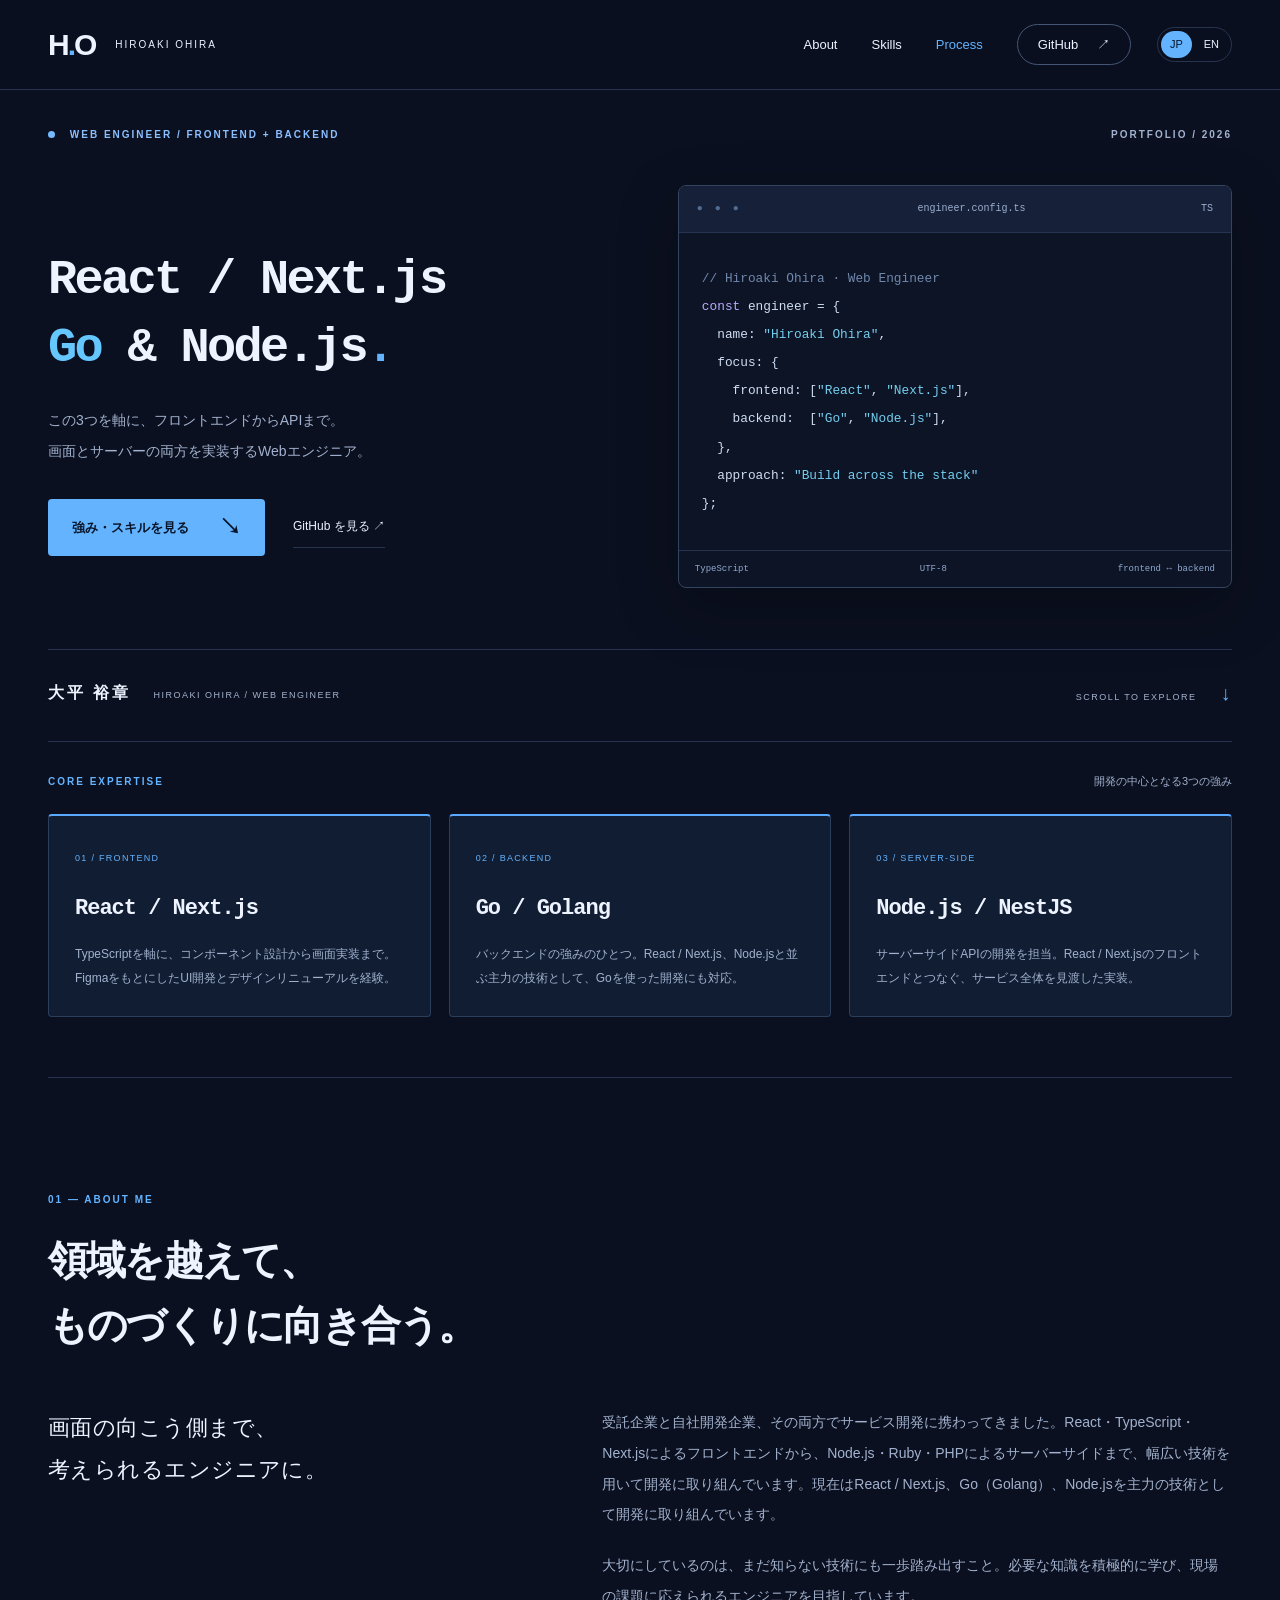
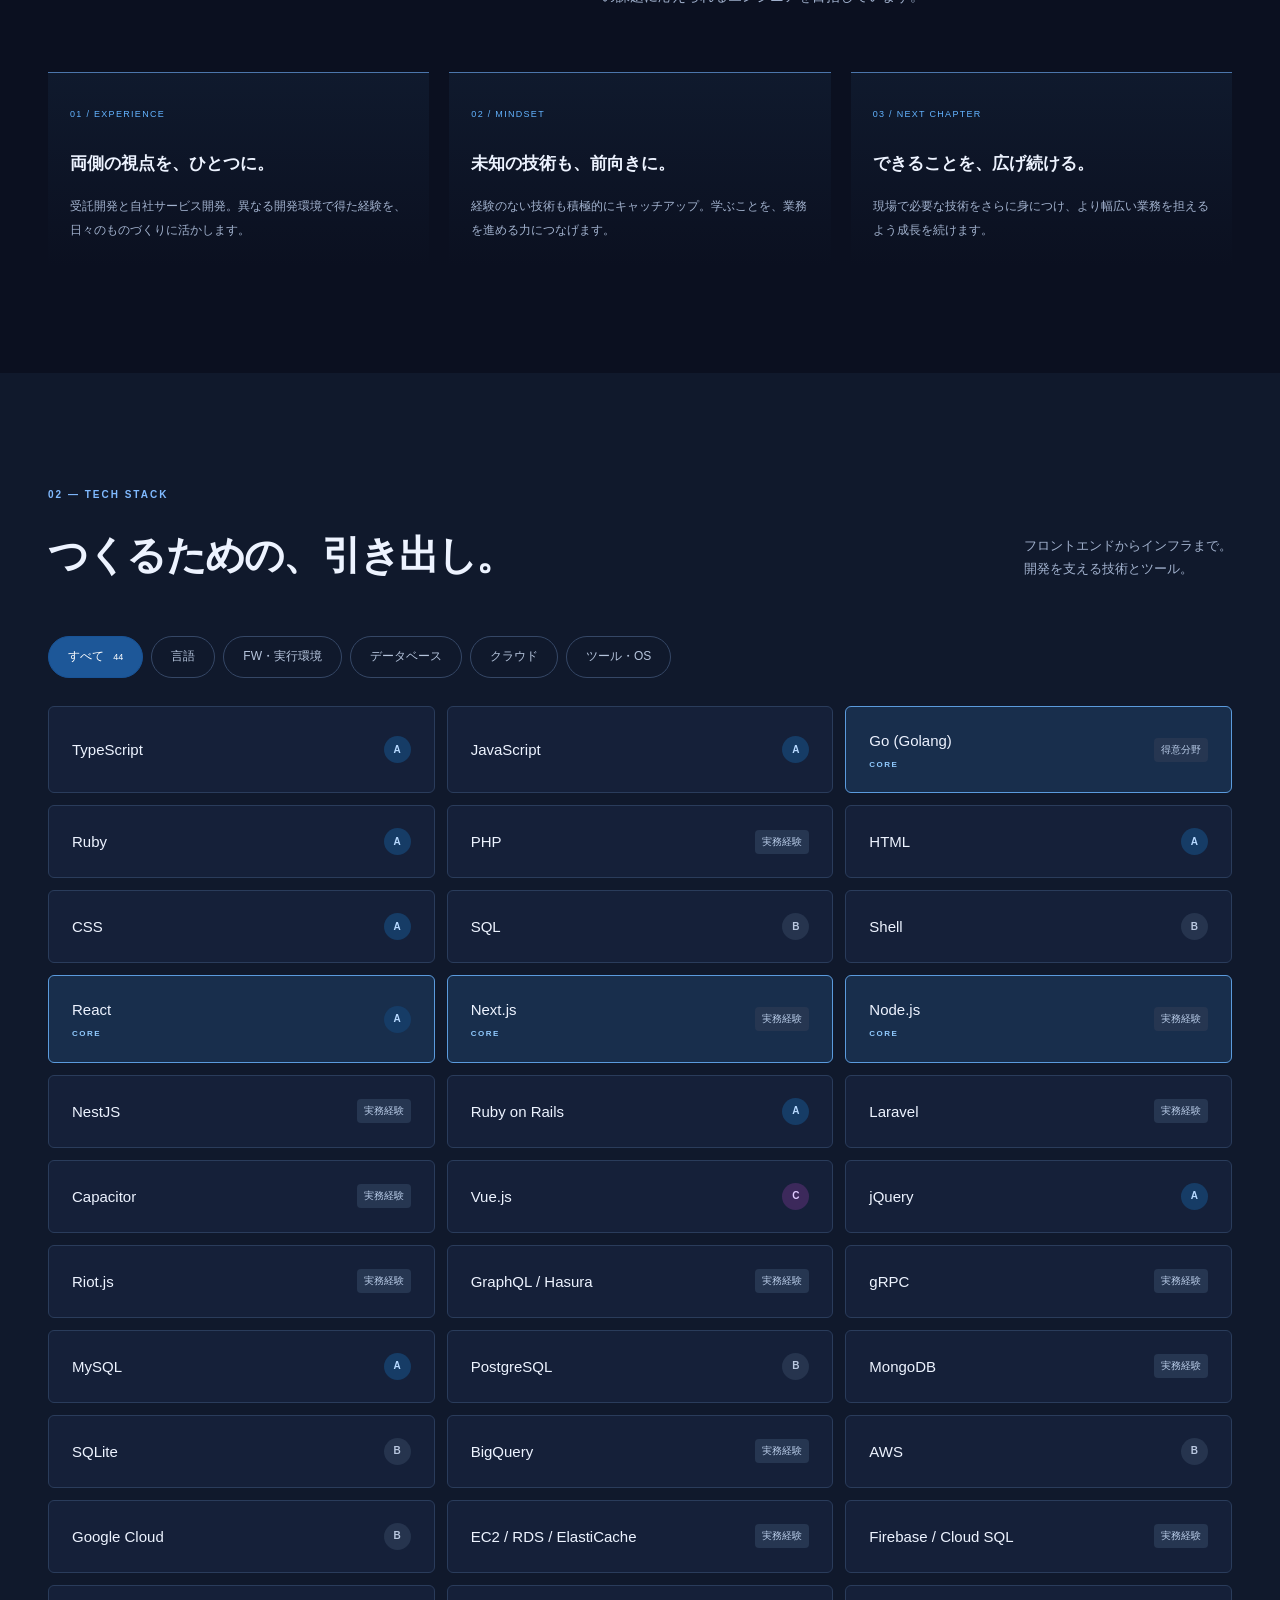
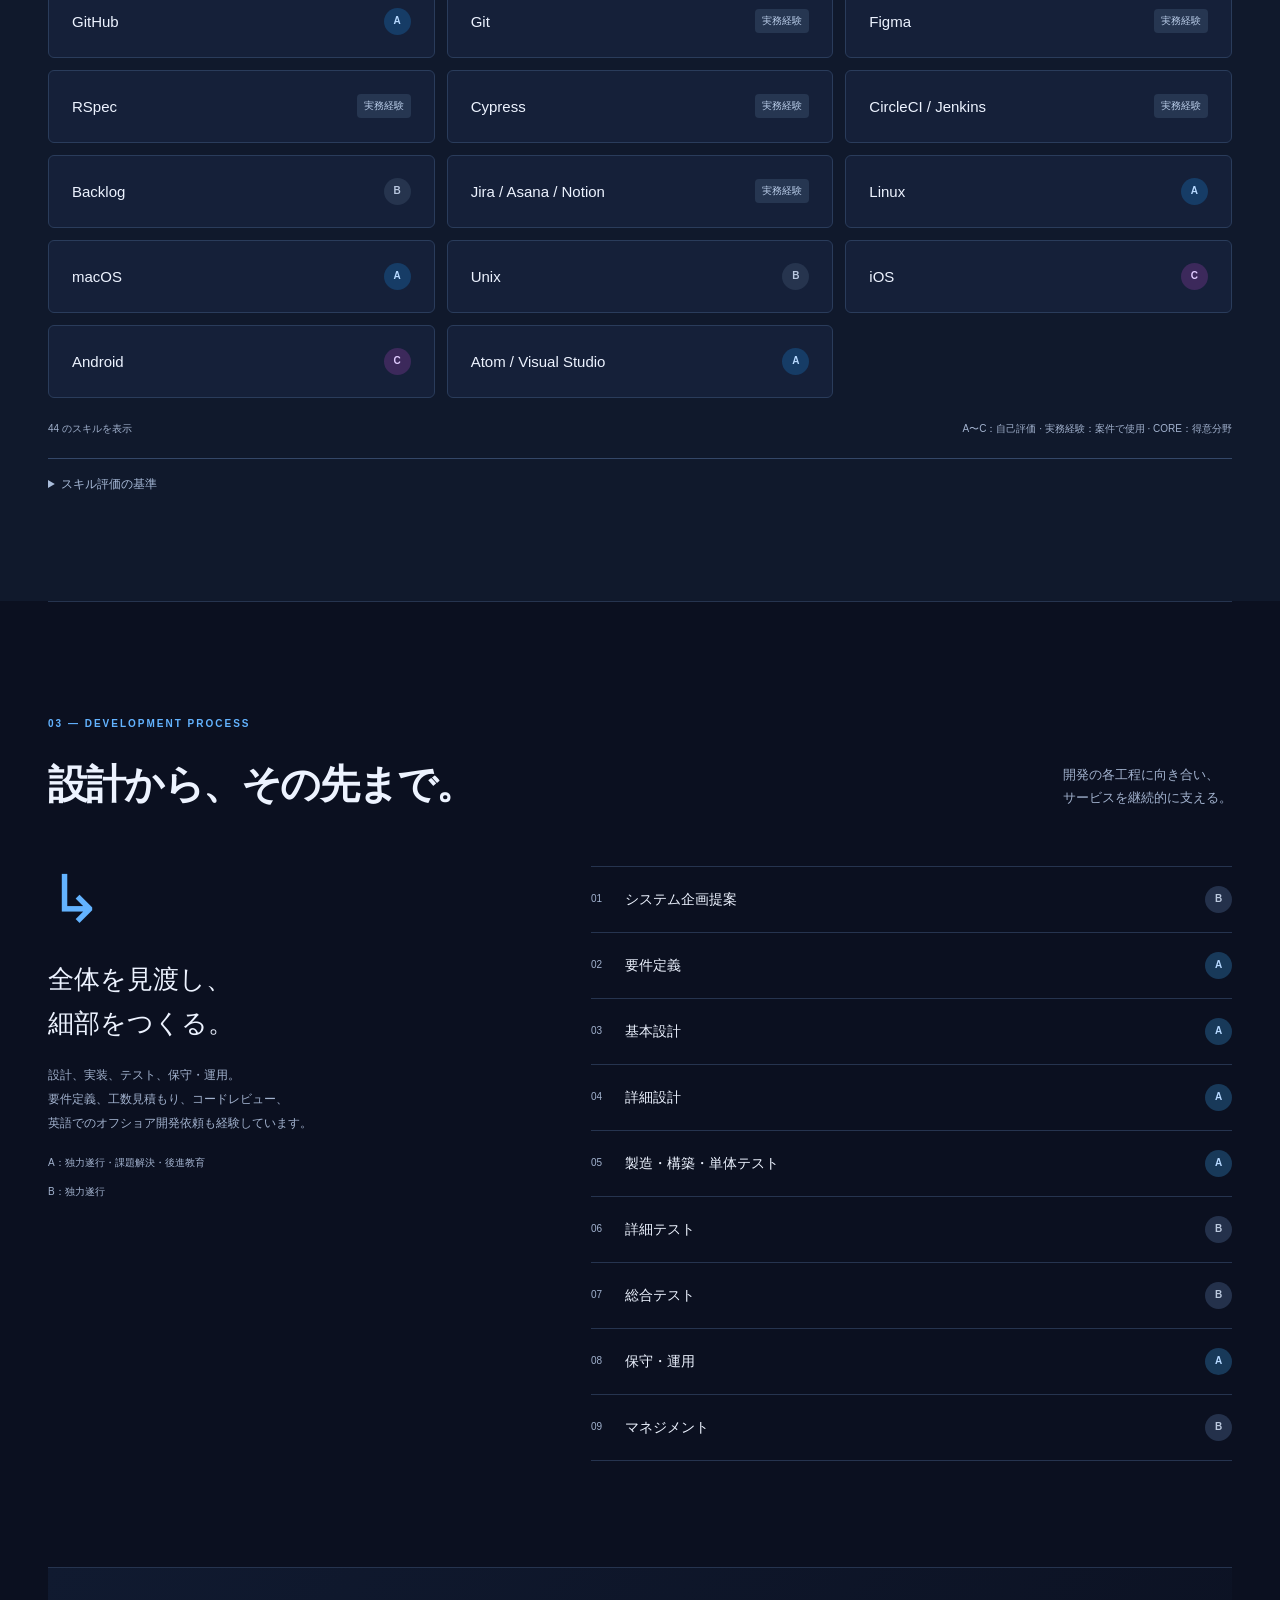
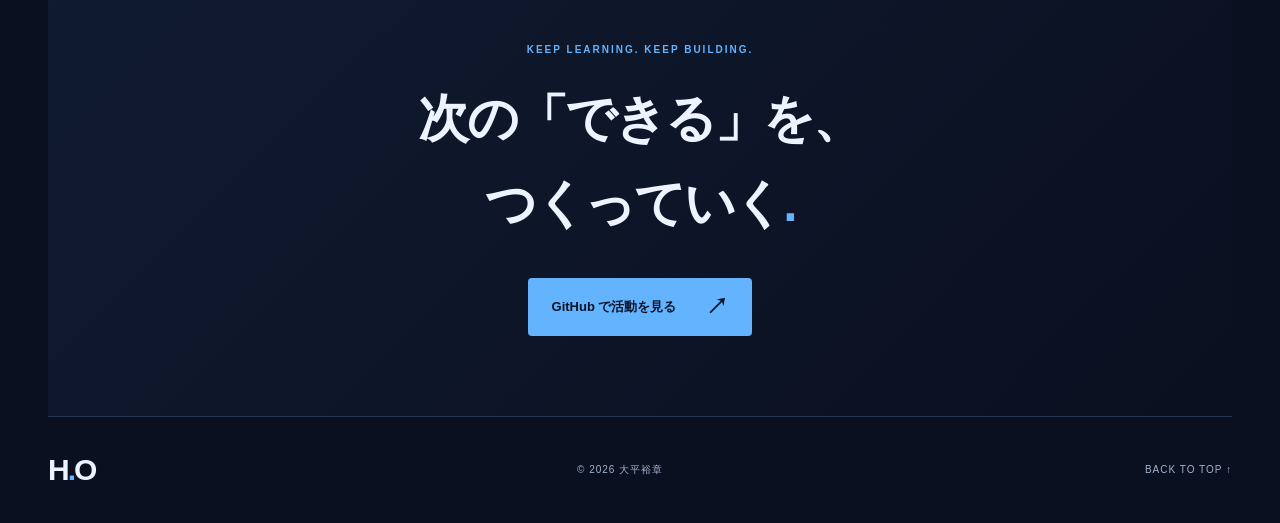
==== commit 1e3dc3b0: "Refocus portfolio on React Next.js Go and Node.js with a blue engineering theme" ====
--- a/index.html
+++ b/index.html
@@ -1,11 +1,19 @@
 <!doctype html>
-<html lang="ja"><head><meta charset="utf-8"><meta name="viewport" content="width=device-width, initial-scale=1"><meta name="theme-color" content="#111916"><meta name="description" content="大平裕章のポートフォリオ。React・TypeScript・Next.jsからNode.js・Ruby・PHP・Goまで、フロントエンドとバックエンドの両面で開発に取り組むWebエンジニア。"><title>大平裕章 — Web Engineer</title><link rel="stylesheet" href="./index.css"><link rel="alternate" hreflang="ja" href="https://hi629.github.io/"><link rel="alternate" hreflang="en" href="https://hi629.github.io/en.html"><link rel="canonical" href="https://hi629.github.io/"><script src="./language.js"></script></head>
+<html lang="ja"><head><meta charset="utf-8"><meta name="viewport" content="width=device-width, initial-scale=1"><meta name="theme-color" content="#111916"><meta name="description" content="大平裕章のポートフォリオ。React / Next.js、Go、Node.jsを強みとするWebエンジニア。フロントエンドからサーバーサイドAPIまで対応。"><title>大平裕章 — Web Engineer</title><link rel="stylesheet" href="./index.css"><link rel="alternate" hreflang="ja" href="https://hi629.github.io/"><link rel="alternate" hreflang="en" href="https://hi629.github.io/en.html"><link rel="canonical" href="https://hi629.github.io/"><script src="./language.js"></script></head>
 <body id="top"><a class="skip" href="#main">本文へ移動</a>
 <header class="header"><a class="brand" href="#top" aria-label="トップへ">H<span>.</span>O<span class="brand-label">HIROAKI OHIRA</span></a><div class="language-switch" role="group" aria-label="言語切り替え"><a href="./?lang=ja" lang="ja" hreflang="ja" data-language="ja" aria-current="true">JP</a><a href="./en.html?lang=en" lang="en" hreflang="en" data-language="en">EN</a></div><button class="menu" aria-expanded="false" aria-controls="navigation">メニュー <span aria-hidden="true">＋</span></button><nav id="navigation" aria-label="メインナビゲーション"><a href="#about">About</a><a href="#skills">Skills</a><a href="#process">Process</a><a class="nav-github" href="https://github.com/hi629" target="_blank" rel="noopener noreferrer">GitHub <span aria-hidden="true">↗</span></a></nav></header>
-<main id="main"><section class="hero wrap" aria-labelledby="hero-title"><div class="hero-top"><span class="eyebrow"><span class="dot"></span> FULL STACK WEB ENGINEER</span><span class="edition">PORTFOLIO / 2026</span></div><div class="hero-layout"><div><h1 id="hero-title">アイデアを、<br>動く<span class="accent-word">価値</span>へ<span class="lime">.</span></h1><p class="hero-intro">フロントエンドから、バックエンドまで。<br>技術をつなぎ、使う人に届くサービスをつくる。</p><div class="hero-actions"><a class="button" href="#skills">できることを見る <span aria-hidden="true">↘</span></a><a class="text-link" href="https://github.com/hi629" target="_blank" rel="noopener noreferrer">GitHub を見る ↗</a></div></div><div class="visual" aria-label="フロントエンドとバックエンドをつなぐ開発"><div class="orbit orbit-one"></div><div class="orbit orbit-two"></div><div class="visual-core"><span class="core-symbol" aria-hidden="true">&lt;/&gt;</span><span>BUILD. CONNECT.<br>MAKE IT WORK.</span></div><div class="node node-front"><span class="node-icon" aria-hidden="true">↗</span><div><small>01 / INTERFACE</small><strong>Frontend</strong><span>React · TypeScript · Next.js</span></div></div><div class="node node-back"><span class="node-icon" aria-hidden="true">⌘</span><div><small>02 / LOGIC</small><strong>Backend</strong><span>Node.js · Ruby · PHP · Go</span></div></div><span class="visual-caption">ONE CONNECTED EXPERIENCE</span></div></div><div class="hero-bottom"><div><strong>大平 裕章</strong><span>HIROAKI OHIRA / WEB ENGINEER</span></div><a href="#about">SCROLL TO EXPLORE <span aria-hidden="true">↓</span></a></div></section>
-<div class="stack-strip" aria-label="主な技術"><div class="wrap"><span>React</span><i>✳</i><span>TypeScript</span><i>✳</i><span>Next.js</span><i>✳</i><span>Node.js</span><i>✳</i><span>Ruby</span><i>✳</i><span>PHP</span><i>✳</i><span>Go</span></div></div>
-<section id="about" class="section wrap"><div class="section-heading"><span class="eyebrow">01 — ABOUT ME</span><h2>領域を越えて、<br>ものづくりに向き合う。</h2></div><div class="about-layout"><p class="about-lead">画面の向こう側まで、<br>考えられるエンジニアに。</p><div class="about-copy"><p>受託企業と自社開発企業、その両方でサービス開発に携わってきました。React・TypeScript・Next.jsによるフロントエンドから、Node.js・Ruby・PHPによるサーバーサイドまで、幅広い技術を用いて開発に取り組んでいます。新たにGo（Golang）にも対応可能です。</p><p>大切にしているのは、まだ知らない技術にも一歩踏み出すこと。必要な知識を積極的に学び、現場の課題に応えられるエンジニアを目指しています。</p></div></div><div class="about-cards"><article><span class="card-index">01 / EXPERIENCE</span><h3>両側の視点を、ひとつに。</h3><p>受託開発と自社サービス開発。異なる開発環境で得た経験を、日々のものづくりに活かします。</p></article><article><span class="card-index">02 / MINDSET</span><h3>未知の技術も、前向きに。</h3><p>経験のない技術も積極的にキャッチアップ。学ぶことを、業務を進める力につなげます。</p></article><article><span class="card-index">03 / NEXT CHAPTER</span><h3>できることを、広げ続ける。</h3><p>現場で必要な技術をさらに身につけ、より幅広い業務を担えるよう成長を続けます。</p></article></div></section>
-<section id="skills" class="skills-section"><div class="wrap section"><div class="section-heading split"><div><span class="eyebrow">02 — TECH STACK</span><h2>つくるための、引き出し。</h2></div><p>フロントエンドからインフラまで。<br>開発を支える技術とツール。</p></div><div class="filters" role="group" aria-label="スキルのカテゴリ"><button data-filter="all" aria-pressed="true">すべて <span>44</span></button><button data-filter="languages" aria-pressed="false">言語</button><button data-filter="frameworks" aria-pressed="false">FW・実行環境</button><button data-filter="database" aria-pressed="false">データベース</button><button data-filter="cloud" aria-pressed="false">クラウド</button><button data-filter="other" aria-pressed="false">ツール・OS</button></div><div class="skills-grid"><article class="skill" data-category="languages"><span>TypeScript</span><span class="level level-a" aria-label="自己評価 A">A</span></article><article class="skill" data-category="languages"><span>JavaScript</span><span class="level level-a" aria-label="自己評価 A">A</span></article><article class="skill" data-category="languages"><span>Go (Golang)</span><span class="experience-label">使用可</span></article><article class="skill" data-category="languages"><span>Ruby</span><span class="level level-a" aria-label="自己評価 A">A</span></article><article class="skill" data-category="languages"><span>PHP</span><span class="experience-label">実務経験</span></article><article class="skill" data-category="languages"><span>HTML</span><span class="level level-a" aria-label="自己評価 A">A</span></article><article class="skill" data-category="languages"><span>CSS</span><span class="level level-a" aria-label="自己評価 A">A</span></article><article class="skill" data-category="languages"><span>SQL</span><span class="level level-b" aria-label="自己評価 B">B</span></article><article class="skill" data-category="languages"><span>Shell</span><span class="level level-b" aria-label="自己評価 B">B</span></article><article class="skill" data-category="frameworks"><span>React</span><span class="level level-a" aria-label="自己評価 A">A</span></article><article class="skill" data-category="frameworks"><span>Next.js</span><span class="experience-label">実務経験</span></article><article class="skill" data-category="frameworks"><span>Node.js</span><span class="experience-label">実務経験</span></article><article class="skill" data-category="frameworks"><span>NestJS</span><span class="experience-label">実務経験</span></article><article class="skill" data-category="frameworks"><span>Ruby on Rails</span><span class="level level-a" aria-label="自己評価 A">A</span></article><article class="skill" data-category="frameworks"><span>Laravel</span><span class="experience-label">実務経験</span></article><article class="skill" data-category="frameworks"><span>Capacitor</span><span class="experience-label">実務経験</span></article><article class="skill" data-category="frameworks"><span>Vue.js</span><span class="level level-c" aria-label="自己評価 C">C</span></article><article class="skill" data-category="frameworks"><span>jQuery</span><span class="level level-a" aria-label="自己評価 A">A</span></article><article class="skill" data-category="frameworks"><span>Riot.js</span><span class="experience-label">実務経験</span></article><article class="skill" data-category="frameworks"><span>GraphQL / Hasura</span><span class="experience-label">実務経験</span></article><article class="skill" data-category="frameworks"><span>gRPC</span><span class="experience-label">実務経験</span></article><article class="skill" data-category="database"><span>MySQL</span><span class="level level-a" aria-label="自己評価 A">A</span></article><article class="skill" data-category="database"><span>PostgreSQL</span><span class="level level-b" aria-label="自己評価 B">B</span></article><article class="skill" data-category="database"><span>MongoDB</span><span class="experience-label">実務経験</span></article><article class="skill" data-category="database"><span>SQLite</span><span class="level level-b" aria-label="自己評価 B">B</span></article><article class="skill" data-category="database"><span>BigQuery</span><span class="experience-label">実務経験</span></article><article class="skill" data-category="cloud"><span>AWS</span><span class="level level-b" aria-label="自己評価 B">B</span></article><article class="skill" data-category="cloud"><span>Google Cloud</span><span class="level level-b" aria-label="自己評価 B">B</span></article><article class="skill" data-category="cloud"><span>EC2 / RDS / ElastiCache</span><span class="experience-label">実務経験</span></article><article class="skill" data-category="cloud"><span>Firebase / Cloud SQL</span><span class="experience-label">実務経験</span></article><article class="skill" data-category="other"><span>GitHub</span><span class="level level-a" aria-label="自己評価 A">A</span></article><article class="skill" data-category="other"><span>Git</span><span class="experience-label">実務経験</span></article><article class="skill" data-category="other"><span>Figma</span><span class="experience-label">実務経験</span></article><article class="skill" data-category="other"><span>RSpec</span><span class="experience-label">実務経験</span></article><article class="skill" data-category="other"><span>Cypress</span><span class="experience-label">実務経験</span></article><article class="skill" data-category="other"><span>CircleCI / Jenkins</span><span class="experience-label">実務経験</span></article><article class="skill" data-category="other"><span>Backlog</span><span class="level level-b" aria-label="自己評価 B">B</span></article><article class="skill" data-category="other"><span>Jira / Asana / Notion</span><span class="experience-label">実務経験</span></article><article class="skill" data-category="other"><span>Linux</span><span class="level level-a" aria-label="自己評価 A">A</span></article><article class="skill" data-category="other"><span>macOS</span><span class="level level-a" aria-label="自己評価 A">A</span></article><article class="skill" data-category="other"><span>Unix</span><span class="level level-b" aria-label="自己評価 B">B</span></article><article class="skill" data-category="other"><span>iOS</span><span class="level level-c" aria-label="自己評価 C">C</span></article><article class="skill" data-category="other"><span>Android</span><span class="level level-c" aria-label="自己評価 C">C</span></article><article class="skill" data-category="other"><span>Atom / Visual Studio</span><span class="level level-a" aria-label="自己評価 A">A</span></article></div><div class="skill-caption"><span id="skill-count" role="status" aria-live="polite">44 のスキルを表示</span><span>A〜C：自己評価 · 実務経験：案件で使用 · 使用可：対応可能</span></div><details class="skill-legend"><summary>スキル評価の基準</summary><p>A：業務を独力で遂行し、課題発見・解決や後進教育ができる<br>B：業務を独力で遂行できる<br>C：上位者の指導のもとで業務を遂行できる</p><p>「実務経験」は開発案件での使用経験、「使用可」は対応可能な技術を示します。</p></details></div></section>
+<main id="main"><section class="hero wrap" aria-labelledby="hero-title"><div class="hero-top"><span class="eyebrow"><span class="dot"></span> WEB ENGINEER / FRONTEND + BACKEND</span><span class="edition">PORTFOLIO / 2026</span></div><div class="hero-layout"><div><h1 id="hero-title">React / Next.js<br><span class="accent-word">Go</span> &amp; Node.js<span class="lime">.</span></h1><p class="hero-intro">この3つを軸に、フロントエンドからAPIまで。<br>画面とサーバーの両方を実装するWebエンジニア。</p><div class="hero-actions"><a class="button" href="#skills">強み・スキルを見る <span aria-hidden="true">↘</span></a><a class="text-link" href="https://github.com/hi629" target="_blank" rel="noopener noreferrer">GitHub を見る ↗</a></div></div><div class="code-window" aria-label="Core technology stack"><div class="code-title"><span class="window-dots" aria-hidden="true">● ● ●</span><span>engineer.config.ts</span><span>TS</span></div><pre><code><span class="syntax-comment">// Hiroaki Ohira · Web Engineer</span>
+<span class="syntax-keyword">const</span> engineer = {
+  name: <span class="syntax-string">"Hiroaki Ohira"</span>,
+  focus: {
+    frontend: [<span class="syntax-string">"React"</span>, <span class="syntax-string">"Next.js"</span>],
+    backend:  [<span class="syntax-string">"Go"</span>, <span class="syntax-string">"Node.js"</span>],
+  },
+  approach: <span class="syntax-string">"Build across the stack"</span>
+};</code></pre><div class="code-status"><span>TypeScript</span><span>UTF-8</span><span>frontend ↔ backend</span></div></div></div><div class="hero-bottom"><div><strong>大平 裕章</strong><span>HIROAKI OHIRA / WEB ENGINEER</span></div><a href="#about">SCROLL TO EXPLORE <span aria-hidden="true">↓</span></a></div></section>
+<section class="expertise wrap" aria-label="得意な技術"><div class="expertise-heading"><span class="eyebrow">CORE EXPERTISE</span><span>開発の中心となる3つの強み</span></div><div class="expertise-grid"><article class="expertise-card"><span class="card-index">01 / FRONTEND</span><h3>React / Next.js</h3><p>TypeScriptを軸に、コンポーネント設計から画面実装まで。FigmaをもとにしたUI開発とデザインリニューアルを経験。</p></article><article class="expertise-card"><span class="card-index">02 / BACKEND</span><h3>Go / Golang</h3><p>バックエンドの強みのひとつ。React / Next.js、Node.jsと並ぶ主力の技術として、Goを使った開発にも対応。</p></article><article class="expertise-card"><span class="card-index">03 / SERVER-SIDE</span><h3>Node.js / NestJS</h3><p>サーバーサイドAPIの開発を担当。React / Next.jsのフロントエンドとつなぐ、サービス全体を見渡した実装。</p></article></div></section>
+<section id="about" class="section wrap"><div class="section-heading"><span class="eyebrow">01 — ABOUT ME</span><h2>領域を越えて、<br>ものづくりに向き合う。</h2></div><div class="about-layout"><p class="about-lead">画面の向こう側まで、<br>考えられるエンジニアに。</p><div class="about-copy"><p>受託企業と自社開発企業、その両方でサービス開発に携わってきました。React・TypeScript・Next.jsによるフロントエンドから、Node.js・Ruby・PHPによるサーバーサイドまで、幅広い技術を用いて開発に取り組んでいます。現在はReact / Next.js、Go（Golang）、Node.jsを主力の技術として開発に取り組んでいます。</p><p>大切にしているのは、まだ知らない技術にも一歩踏み出すこと。必要な知識を積極的に学び、現場の課題に応えられるエンジニアを目指しています。</p></div></div><div class="about-cards"><article><span class="card-index">01 / EXPERIENCE</span><h3>両側の視点を、ひとつに。</h3><p>受託開発と自社サービス開発。異なる開発環境で得た経験を、日々のものづくりに活かします。</p></article><article><span class="card-index">02 / MINDSET</span><h3>未知の技術も、前向きに。</h3><p>経験のない技術も積極的にキャッチアップ。学ぶことを、業務を進める力につなげます。</p></article><article><span class="card-index">03 / NEXT CHAPTER</span><h3>できることを、広げ続ける。</h3><p>現場で必要な技術をさらに身につけ、より幅広い業務を担えるよう成長を続けます。</p></article></div></section>
+<section id="skills" class="skills-section"><div class="wrap section"><div class="section-heading split"><div><span class="eyebrow">02 — TECH STACK</span><h2>つくるための、引き出し。</h2></div><p>フロントエンドからインフラまで。<br>開発を支える技術とツール。</p></div><div class="filters" role="group" aria-label="スキルのカテゴリ"><button data-filter="all" aria-pressed="true">すべて <span>44</span></button><button data-filter="languages" aria-pressed="false">言語</button><button data-filter="frameworks" aria-pressed="false">FW・実行環境</button><button data-filter="database" aria-pressed="false">データベース</button><button data-filter="cloud" aria-pressed="false">クラウド</button><button data-filter="other" aria-pressed="false">ツール・OS</button></div><div class="skills-grid"><article class="skill" data-category="languages"><span>TypeScript</span><span class="level level-a" aria-label="自己評価 A">A</span></article><article class="skill" data-category="languages"><span>JavaScript</span><span class="level level-a" aria-label="自己評価 A">A</span></article><article class="skill skill-core" data-category="languages"><span>Go (Golang)<small class="core-tag">CORE</small></span><span class="experience-label">得意分野</span></article><article class="skill" data-category="languages"><span>Ruby</span><span class="level level-a" aria-label="自己評価 A">A</span></article><article class="skill" data-category="languages"><span>PHP</span><span class="experience-label">実務経験</span></article><article class="skill" data-category="languages"><span>HTML</span><span class="level level-a" aria-label="自己評価 A">A</span></article><article class="skill" data-category="languages"><span>CSS</span><span class="level level-a" aria-label="自己評価 A">A</span></article><article class="skill" data-category="languages"><span>SQL</span><span class="level level-b" aria-label="自己評価 B">B</span></article><article class="skill" data-category="languages"><span>Shell</span><span class="level level-b" aria-label="自己評価 B">B</span></article><article class="skill skill-core" data-category="frameworks"><span>React<small class="core-tag">CORE</small></span><span class="level level-a" aria-label="自己評価 A">A</span></article><article class="skill skill-core" data-category="frameworks"><span>Next.js<small class="core-tag">CORE</small></span><span class="experience-label">実務経験</span></article><article class="skill skill-core" data-category="frameworks"><span>Node.js<small class="core-tag">CORE</small></span><span class="experience-label">実務経験</span></article><article class="skill" data-category="frameworks"><span>NestJS</span><span class="experience-label">実務経験</span></article><article class="skill" data-category="frameworks"><span>Ruby on Rails</span><span class="level level-a" aria-label="自己評価 A">A</span></article><article class="skill" data-category="frameworks"><span>Laravel</span><span class="experience-label">実務経験</span></article><article class="skill" data-category="frameworks"><span>Capacitor</span><span class="experience-label">実務経験</span></article><article class="skill" data-category="frameworks"><span>Vue.js</span><span class="level level-c" aria-label="自己評価 C">C</span></article><article class="skill" data-category="frameworks"><span>jQuery</span><span class="level level-a" aria-label="自己評価 A">A</span></article><article class="skill" data-category="frameworks"><span>Riot.js</span><span class="experience-label">実務経験</span></article><article class="skill" data-category="frameworks"><span>GraphQL / Hasura</span><span class="experience-label">実務経験</span></article><article class="skill" data-category="frameworks"><span>gRPC</span><span class="experience-label">実務経験</span></article><article class="skill" data-category="database"><span>MySQL</span><span class="level level-a" aria-label="自己評価 A">A</span></article><article class="skill" data-category="database"><span>PostgreSQL</span><span class="level level-b" aria-label="自己評価 B">B</span></article><article class="skill" data-category="database"><span>MongoDB</span><span class="experience-label">実務経験</span></article><article class="skill" data-category="database"><span>SQLite</span><span class="level level-b" aria-label="自己評価 B">B</span></article><article class="skill" data-category="database"><span>BigQuery</span><span class="experience-label">実務経験</span></article><article class="skill" data-category="cloud"><span>AWS</span><span class="level level-b" aria-label="自己評価 B">B</span></article><article class="skill" data-category="cloud"><span>Google Cloud</span><span class="level level-b" aria-label="自己評価 B">B</span></article><article class="skill" data-category="cloud"><span>EC2 / RDS / ElastiCache</span><span class="experience-label">実務経験</span></article><article class="skill" data-category="cloud"><span>Firebase / Cloud SQL</span><span class="experience-label">実務経験</span></article><article class="skill" data-category="other"><span>GitHub</span><span class="level level-a" aria-label="自己評価 A">A</span></article><article class="skill" data-category="other"><span>Git</span><span class="experience-label">実務経験</span></article><article class="skill" data-category="other"><span>Figma</span><span class="experience-label">実務経験</span></article><article class="skill" data-category="other"><span>RSpec</span><span class="experience-label">実務経験</span></article><article class="skill" data-category="other"><span>Cypress</span><span class="experience-label">実務経験</span></article><article class="skill" data-category="other"><span>CircleCI / Jenkins</span><span class="experience-label">実務経験</span></article><article class="skill" data-category="other"><span>Backlog</span><span class="level level-b" aria-label="自己評価 B">B</span></article><article class="skill" data-category="other"><span>Jira / Asana / Notion</span><span class="experience-label">実務経験</span></article><article class="skill" data-category="other"><span>Linux</span><span class="level level-a" aria-label="自己評価 A">A</span></article><article class="skill" data-category="other"><span>macOS</span><span class="level level-a" aria-label="自己評価 A">A</span></article><article class="skill" data-category="other"><span>Unix</span><span class="level level-b" aria-label="自己評価 B">B</span></article><article class="skill" data-category="other"><span>iOS</span><span class="level level-c" aria-label="自己評価 C">C</span></article><article class="skill" data-category="other"><span>Android</span><span class="level level-c" aria-label="自己評価 C">C</span></article><article class="skill" data-category="other"><span>Atom / Visual Studio</span><span class="level level-a" aria-label="自己評価 A">A</span></article></div><div class="skill-caption"><span id="skill-count" role="status" aria-live="polite">44 のスキルを表示</span><span>A〜C：自己評価 · 実務経験：案件で使用 · CORE：得意分野</span></div><details class="skill-legend"><summary>スキル評価の基準</summary><p>A：業務を独力で遂行し、課題発見・解決や後進教育ができる<br>B：業務を独力で遂行できる<br>C：上位者の指導のもとで業務を遂行できる</p><p>「実務経験」は開発案件での使用経験、「CORE」は得意分野の技術を示します。</p></details></div></section>
 <section id="process" class="section wrap"><div class="section-heading split"><div><span class="eyebrow">03 — DEVELOPMENT PROCESS</span><h2>設計から、その先まで。</h2></div><p>開発の各工程に向き合い、<br>サービスを継続的に支える。</p></div><div class="process-layout"><div class="process-note"><span class="process-mark" aria-hidden="true">↳</span><h3>全体を見渡し、<br>細部をつくる。</h3><p>設計、実装、テスト、保守・運用。<br>要件定義、工数見積もり、コードレビュー、<br>英語でのオフショア開発依頼も経験しています。</p><small>A：独力遂行・課題解決・後進教育<br>B：独力遂行</small></div><div class="steps"><div class="step"><span class="step-number">01</span><h3>システム企画提案</h3><span class="level level-b" aria-label="自己評価 B">B</span></div><div class="step"><span class="step-number">02</span><h3>要件定義</h3><span class="level level-a" aria-label="自己評価 A">A</span></div><div class="step"><span class="step-number">03</span><h3>基本設計</h3><span class="level level-a" aria-label="自己評価 A">A</span></div><div class="step"><span class="step-number">04</span><h3>詳細設計</h3><span class="level level-a" aria-label="自己評価 A">A</span></div><div class="step"><span class="step-number">05</span><h3>製造・構築・単体テスト</h3><span class="level level-a" aria-label="自己評価 A">A</span></div><div class="step"><span class="step-number">06</span><h3>詳細テスト</h3><span class="level level-b" aria-label="自己評価 B">B</span></div><div class="step"><span class="step-number">07</span><h3>総合テスト</h3><span class="level level-b" aria-label="自己評価 B">B</span></div><div class="step"><span class="step-number">08</span><h3>保守・運用</h3><span class="level level-a" aria-label="自己評価 A">A</span></div><div class="step"><span class="step-number">09</span><h3>マネジメント</h3><span class="level level-b" aria-label="自己評価 B">B</span></div></div></div></section>
 <section class="closing wrap"><span class="eyebrow">KEEP LEARNING. KEEP BUILDING.</span><h2>次の「できる」を、<br>つくっていく<span class="lime">.</span></h2><a class="button" href="https://github.com/hi629" target="_blank" rel="noopener noreferrer">GitHub で活動を見る <span aria-hidden="true">↗</span></a></section></main><footer class="wrap footer"><a class="brand" href="#top">H<span>.</span>O</a><span>© 2026 大平裕章</span><a href="#top">BACK TO TOP ↑</a></footer>
 <script>
--- a/index.css
+++ b/index.css
@@ -1,14 +1,19 @@
-:root{--bg:#111916;--panel:#1a2420;--ink:#f0f2e9;--muted:#a9b5ad;--line:#344039;--lime:#d0f982;--dark:#192218}*{box-sizing:border-box}html{scroll-behavior:smooth;scroll-padding-top:100px}body{margin:0;background:var(--bg);color:var(--ink);font-family:Inter,"Helvetica Neue",Arial,"Hiragino Kaku Gothic ProN","Noto Sans JP",sans-serif;-webkit-font-smoothing:antialiased;line-height:1.8}a{color:inherit;text-decoration:none}button{font:inherit;cursor:pointer}button,a{-webkit-tap-highlight-color:transparent}a:focus-visible,button:focus-visible{outline:3px solid var(--lime);outline-offset:5px}::selection{background:var(--lime);color:var(--bg)}.wrap{width:min(1200px,calc(100% - 96px));margin-inline:auto}.header{height:90px;display:flex;align-items:center;justify-content:space-between;padding:0 48px;border-bottom:1px solid var(--line);position:sticky;top:0;background:#111916f2;backdrop-filter:blur(16px);z-index:20}.brand{font-size:30px;font-weight:800;letter-spacing:-2px;display:flex;align-items:center}.brand>span:first-child{color:var(--lime)}.brand-label{font-size:10px;letter-spacing:2px;margin-left:20px;font-weight:500}.header nav{display:flex;align-items:center;gap:34px;font-size:13px}.header nav a:hover,.header nav a[aria-current]{color:var(--lime)}.nav-github{border:1px solid #627066;border-radius:30px;padding:8px 20px}.nav-github span{margin-left:15px}.menu{display:none}.skip{position:fixed;left:12px;top:-80px;background:var(--lime);color:var(--bg);padding:12px;z-index:30}.skip:focus{top:12px}.hero{padding-top:47px}.hero-top,.hero-bottom{display:flex;justify-content:space-between;align-items:center}.eyebrow,.edition{font-size:10px;letter-spacing:2px;font-weight:600}.eyebrow{color:var(--lime)}.edition{color:var(--muted)}.dot{display:inline-block;width:7px;height:7px;border-radius:50%;background:var(--lime);margin-right:10px;box-shadow:0 0 16px #d0f94455}.hero-layout{display:grid;grid-template-columns:1.15fr 1fr;align-items:center;gap:25px;min-height:530px}h1{font-size:clamp(44px,5.2vw,72px);line-height:1.45;letter-spacing:-.055em;margin:30px 0 22px;font-weight:750}.accent-word{position:relative}.accent-word:after{content:"";position:absolute;bottom:-3px;left:0;width:100%;height:5px;background:var(--lime);transform:rotate(-4deg)}.lime{color:var(--lime)}.hero-intro{font-size:14px;color:var(--muted);line-height:2.2}.hero-actions{display:flex;align-items:center;gap:28px;margin-top:32px}.button{display:inline-flex;align-items:center;justify-content:space-between;gap:30px;background:var(--lime);color:var(--dark);font-size:13px;font-weight:700;padding:17px 24px;border-radius:4px;transition:transform .2s,background .2s}.button:hover{background:#e0ffa9;transform:translateY(-3px)}.button span{font-size:22px;line-height:1}.text-link{font-size:12px;border-bottom:1px solid var(--line);padding:9px 0}.text-link:hover{border-color:var(--lime)}.visual{height:410px;position:relative;display:grid;place-items:center;background:radial-gradient(ellipse,#b0e7710c,transparent 70%)}.orbit{position:absolute;border:1px solid #445640;border-radius:50%;width:300px;height:300px;transform:rotate(-32deg) scaleX(1.4)}.orbit-two{transform:rotate(42deg) scaleX(.7);border-style:dashed;border-color:#617a5059;width:350px;height:350px}.visual-core{width:176px;height:176px;border:1px solid #677b55;border-radius:50%;display:flex;flex-direction:column;align-items:center;justify-content:center;background:radial-gradient(circle at 30% 20%,#44503a,#18231c 80%);box-shadow:0 0 80px #b2d96e0b}.core-symbol{font:55px monospace;color:var(--lime);letter-spacing:-8px;margin-right:8px}.visual-core>span:last-child{font-size:8px;line-height:1.7;letter-spacing:2px;text-align:center;color:#d1dcbd;margin-top:12px}.node{position:absolute;display:flex;align-items:center;gap:17px;padding:18px 22px;background:#202b24;box-shadow:0 20px 40px #0003;border:1px solid #516044;border-radius:9px;animation:float 7s ease-in-out infinite}.node-front{left:0;top:38px;transform:rotate(-5deg)}.node-back{right:0;bottom:35px;animation-delay:-3.5s}.node-icon{font:26px monospace;color:var(--lime);background:#33432c;border-radius:8px;padding:10px}.node div{display:flex;flex-direction:column}.node small{font-size:8px;letter-spacing:1.5px;color:var(--muted)}.node strong{font-size:19px;font-weight:500}.node div>span{font-size:9px;color:var(--muted)}.visual-caption{position:absolute;bottom:0;font-size:8px;letter-spacing:2px;color:var(--muted)}@keyframes float{50%{translate:0 -9px}}.hero-bottom{border-top:1px solid var(--line);padding:25px 0 30px;margin-top:10px}.hero-bottom strong{font-size:16px;margin-right:22px;letter-spacing:3px}.hero-bottom div>span,.hero-bottom>a{font-size:9px;color:var(--muted);letter-spacing:1.5px}.hero-bottom>a span{color:var(--lime);font-size:20px;margin-left:20px}.stack-strip{background:var(--lime);color:#2c3a20;padding:23px 0}.stack-strip .wrap{display:flex;align-items:center;justify-content:space-between;gap:15px}.stack-strip span{font-size:20px;letter-spacing:-.5px;font-weight:650}.stack-strip i{font-size:18px;font-style:normal;color:#627b41}.section{padding-top:106px;padding-bottom:106px}.section-heading{margin-bottom:48px}h2{font-size:clamp(28px,3.1vw,43px);line-height:1.65;letter-spacing:-.045em;font-weight:650;margin:15px 0 0}.split{display:flex;justify-content:space-between;align-items:flex-end;gap:25px}.split>p{font-size:13px;color:var(--muted);margin:0 0 8px}.about-layout{display:grid;grid-template-columns:1fr 1.3fr;gap:70px}.about-lead{font-size:22px;line-height:1.9;margin:0;letter-spacing:.02em}.about-copy p{font-size:14px;color:var(--muted);line-height:2.2;margin:0 0 20px}.about-cards{display:grid;grid-template-columns:repeat(3,1fr);gap:20px;margin-top:40px}.about-cards article{border-top:1px solid #6c7b59;padding:25px 22px;background:linear-gradient(180deg,#23302566,transparent);transition:background .2s}.about-cards article:hover{background:#233025}.card-index{font-size:9px;color:var(--lime);letter-spacing:1.3px}.about-cards h3{font-size:17px;margin:22px 0 15px;font-weight:600}.about-cards p{font-size:12px;color:var(--muted);line-height:2;margin:0}.skills-section{background:#e9ede4;color:#202d23}.skills-section .eyebrow{color:#516745}.skills-section .split>p{color:#5f6b61}.filters{display:flex;flex-wrap:wrap;gap:8px;margin-bottom:28px}.filters button{border:1px solid #b7c3b2;border-radius:24px;padding:9px 19px;background:transparent;color:#4c5d4c;font-size:12px;transition:background .2s}.filters button:hover{background:#d5dfce}.filters button[aria-pressed=true]{background:#263725;color:#e0f5c3;border-color:#263725}.filters button span{font-size:9px;margin-left:6px}.filters button:focus-visible{outline-color:#3f5c25}.skills-grid{display:grid;grid-template-columns:repeat(3,1fr);gap:12px}.skill{display:flex;align-items:center;justify-content:space-between;gap:12px;background:#f7f9f3;border:1px solid #d7dfd1;border-radius:6px;padding:20px 23px;min-height:73px;font-size:15px;transition:transform .2s,border-color .2s}.skill:hover{transform:translateY(-3px);border-color:#788d63}.skill[hidden]{display:none}.level{font-size:10px;display:inline-grid;place-items:center;flex-shrink:0;width:27px;height:27px;border-radius:50%;font-weight:700}.level-a{color:#314820;background:#d1e7ba}.level-b{color:#525947;background:#e4e8dc}.skill-caption{display:flex;justify-content:space-between;gap:15px;font-size:10px;color:#596753;margin-top:22px}.process-layout{display:grid;grid-template-columns:1fr 1.4fr;gap:85px}.process-mark{font-size:66px;color:var(--lime);line-height:1}.process-note h3{font-size:26px;line-height:1.7;font-weight:500;margin:25px 0 18px}.process-note p{color:var(--muted);font-size:12px;line-height:2}.process-note small{color:var(--muted);font-size:10px}.step{display:flex;align-items:center;gap:23px;padding:19px 0;border-bottom:1px solid var(--line)}.step:first-child{border-top:1px solid var(--line)}.step-number{font-size:10px;color:var(--muted)}.step h3{flex:1;font-size:14px;font-weight:500;margin:0}.step .level-a{background:#34472b;color:#dbf3c0}.step .level-b{background:#2a352d;color:#c5ccbd}.closing{border-top:1px solid var(--line);padding-block:66px 80px;text-align:center;position:relative;background:radial-gradient(ellipse at center,#35452a44,transparent 70%)}.closing h2{font-size:clamp(32px,4vw,52px);margin-bottom:32px}.footer{display:flex;align-items:center;justify-content:space-between;gap:20px;border-top:1px solid var(--line);padding-block:26px}.footer>span,.footer>a:last-child{font-size:10px;color:var(--muted);letter-spacing:1px}
+:root{--bg:#0b1020;--panel:#121b30;--ink:#edf3ff;--muted:#a2b2ce;--line:#26344f;--lime:#63b3ff;--dark:#081529}*{box-sizing:border-box}html{scroll-behavior:smooth;scroll-padding-top:100px}body{margin:0;background:var(--bg);color:var(--ink);font-family:Inter,"Helvetica Neue",Arial,"Hiragino Kaku Gothic ProN","Noto Sans JP",sans-serif;-webkit-font-smoothing:antialiased;line-height:1.8}a{color:inherit;text-decoration:none}button{font:inherit;cursor:pointer}button,a{-webkit-tap-highlight-color:transparent}a:focus-visible,button:focus-visible{outline:3px solid var(--lime);outline-offset:5px}::selection{background:var(--lime);color:var(--bg)}.wrap{width:min(1200px,calc(100% - 96px));margin-inline:auto}.header{height:90px;display:flex;align-items:center;justify-content:space-between;padding:0 48px;border-bottom:1px solid var(--line);position:sticky;top:0;background:#0b1020f2;backdrop-filter:blur(16px);z-index:20}.brand{font-size:30px;font-weight:800;letter-spacing:-2px;display:flex;align-items:center}.brand>span:first-child{color:var(--lime)}.brand-label{font-size:10px;letter-spacing:2px;margin-left:20px;font-weight:500}.header nav{display:flex;align-items:center;gap:34px;font-size:13px}.header nav a:hover,.header nav a[aria-current]{color:var(--lime)}.nav-github{border:1px solid #455675;border-radius:30px;padding:8px 20px}.nav-github span{margin-left:15px}.menu{display:none}.skip{position:fixed;left:12px;top:-80px;background:var(--lime);color:var(--bg);padding:12px;z-index:30}.skip:focus{top:12px}.hero{padding-top:47px}.hero-top,.hero-bottom{display:flex;justify-content:space-between;align-items:center}.eyebrow,.edition{font-size:10px;letter-spacing:2px;font-weight:600}.eyebrow{color:var(--lime)}.edition{color:var(--muted)}.dot{display:inline-block;width:7px;height:7px;border-radius:50%;background:var(--lime);margin-right:10px;box-shadow:0 0 16px #d0f94455}.hero-layout{display:grid;grid-template-columns:1.15fr 1fr;align-items:center;gap:25px;min-height:530px}h1{font-size:clamp(44px,5.2vw,72px);line-height:1.45;letter-spacing:-.055em;margin:30px 0 22px;font-weight:750}.accent-word{position:relative}.accent-word:after{content:"";position:absolute;bottom:-3px;left:0;width:100%;height:5px;background:var(--lime);transform:rotate(-4deg)}.lime{color:var(--lime)}.hero-intro{font-size:14px;color:var(--muted);line-height:2.2}.hero-actions{display:flex;align-items:center;gap:28px;margin-top:32px}.button{display:inline-flex;align-items:center;justify-content:space-between;gap:30px;background:var(--lime);color:var(--dark);font-size:13px;font-weight:700;padding:17px 24px;border-radius:4px;transition:transform .2s,background .2s}.button:hover{background:#9cceff;transform:translateY(-3px)}.button span{font-size:22px;line-height:1}.text-link{font-size:12px;border-bottom:1px solid var(--line);padding:9px 0}.text-link:hover{border-color:var(--lime)}.visual{height:410px;position:relative;display:grid;place-items:center;background:radial-gradient(ellipse,#b0e7710c,transparent 70%)}.orbit{position:absolute;border:1px solid #445640;border-radius:50%;width:300px;height:300px;transform:rotate(-32deg) scaleX(1.4)}.orbit-two{transform:rotate(42deg) scaleX(.7);border-style:dashed;border-color:#617a5059;width:350px;height:350px}.visual-core{width:176px;height:176px;border:1px solid #677b55;border-radius:50%;display:flex;flex-direction:column;align-items:center;justify-content:center;background:radial-gradient(circle at 30% 20%,#44503a,#18231c 80%);box-shadow:0 0 80px #b2d96e0b}.core-symbol{font:55px monospace;color:var(--lime);letter-spacing:-8px;margin-right:8px}.visual-core>span:last-child{font-size:8px;line-height:1.7;letter-spacing:2px;text-align:center;color:#d1dcbd;margin-top:12px}.node{position:absolute;display:flex;align-items:center;gap:17px;padding:18px 22px;background:#202b24;box-shadow:0 20px 40px #0003;border:1px solid #516044;border-radius:9px;animation:float 7s ease-in-out infinite}.node-front{left:0;top:38px;transform:rotate(-5deg)}.node-back{right:0;bottom:35px;animation-delay:-3.5s}.node-icon{font:26px monospace;color:var(--lime);background:#33432c;border-radius:8px;padding:10px}.node div{display:flex;flex-direction:column}.node small{font-size:8px;letter-spacing:1.5px;color:var(--muted)}.node strong{font-size:19px;font-weight:500}.node div>span{font-size:9px;color:var(--muted)}.visual-caption{position:absolute;bottom:0;font-size:8px;letter-spacing:2px;color:var(--muted)}@keyframes float{50%{translate:0 -9px}}.hero-bottom{border-top:1px solid var(--line);padding:25px 0 30px;margin-top:10px}.hero-bottom strong{font-size:16px;margin-right:22px;letter-spacing:3px}.hero-bottom div>span,.hero-bottom>a{font-size:9px;color:var(--muted);letter-spacing:1.5px}.hero-bottom>a span{color:var(--lime);font-size:20px;margin-left:20px}.stack-strip{background:var(--lime);color:#2c3a20;padding:23px 0}.stack-strip .wrap{display:flex;align-items:center;justify-content:space-between;gap:15px}.stack-strip span{font-size:20px;letter-spacing:-.5px;font-weight:650}.stack-strip i{font-size:18px;font-style:normal;color:#627b41}.section{padding-top:106px;padding-bottom:106px}.section-heading{margin-bottom:48px}h2{font-size:clamp(28px,3.1vw,43px);line-height:1.65;letter-spacing:-.045em;font-weight:650;margin:15px 0 0}.split{display:flex;justify-content:space-between;align-items:flex-end;gap:25px}.split>p{font-size:13px;color:var(--muted);margin:0 0 8px}.about-layout{display:grid;grid-template-columns:1fr 1.3fr;gap:70px}.about-lead{font-size:22px;line-height:1.9;margin:0;letter-spacing:.02em}.about-copy p{font-size:14px;color:var(--muted);line-height:2.2;margin:0 0 20px}.about-cards{display:grid;grid-template-columns:repeat(3,1fr);gap:20px;margin-top:40px}.about-cards article{border-top:1px solid #4c76ac;padding:25px 22px;background:linear-gradient(180deg,#16284166,transparent);transition:background .2s}.about-cards article:hover{background:#162841}.card-index{font-size:9px;color:var(--lime);letter-spacing:1.3px}.about-cards h3{font-size:17px;margin:22px 0 15px;font-weight:600}.about-cards p{font-size:12px;color:var(--muted);line-height:2;margin:0}.skills-section{background:#10192c;color:#edf3ff}.skills-section .eyebrow{color:#83bdff}.skills-section .split>p{color:#a2b2ce}.filters{display:flex;flex-wrap:wrap;gap:8px;margin-bottom:28px}.filters button{border:1px solid #354766;border-radius:24px;padding:9px 19px;background:transparent;color:#b6c5dd;font-size:12px;transition:background .2s}.filters button:hover{background:#233453}.filters button[aria-pressed=true]{background:#195396;color:#f0f7ff;border-color:#195396}.filters button span{font-size:9px;margin-left:6px}.filters button:focus-visible{outline-color:#80bdff}.skills-grid{display:grid;grid-template-columns:repeat(3,1fr);gap:12px}.skill{display:flex;align-items:center;justify-content:space-between;gap:12px;background:#152039;border:1px solid #2a3c5b;border-radius:6px;padding:20px 23px;min-height:73px;font-size:15px;transition:transform .2s,border-color .2s}.skill:hover{transform:translateY(-3px);border-color:#68b1ff}.skill[hidden]{display:none}.level{font-size:10px;display:inline-grid;place-items:center;flex-shrink:0;width:27px;height:27px;border-radius:50%;font-weight:700}.level-a{color:#b7d9ff;background:#163c66}.level-b{color:#b9c7df;background:#26344e}.skill-caption{display:flex;justify-content:space-between;gap:15px;font-size:10px;color:#a1b2d0;margin-top:22px}.process-layout{display:grid;grid-template-columns:1fr 1.4fr;gap:85px}.process-mark{font-size:66px;color:var(--lime);line-height:1}.process-note h3{font-size:26px;line-height:1.7;font-weight:500;margin:25px 0 18px}.process-note p{color:var(--muted);font-size:12px;line-height:2}.process-note small{color:var(--muted);font-size:10px}.step{display:flex;align-items:center;gap:23px;padding:19px 0;border-bottom:1px solid var(--line)}.step:first-child{border-top:1px solid var(--line)}.step-number{font-size:10px;color:var(--muted)}.step h3{flex:1;font-size:14px;font-weight:500;margin:0}.step .level-a{background:#183959;color:#b6d8ff}.step .level-b{background:#24314b;color:#bbc9de}.closing{border-top:1px solid var(--line);padding-block:66px 80px;text-align:center;position:relative;background:radial-gradient(ellipse at center,#1c386744,transparent 70%)}.closing h2{font-size:clamp(32px,4vw,52px);margin-bottom:32px}.footer{display:flex;align-items:center;justify-content:space-between;gap:20px;border-top:1px solid var(--line);padding-block:26px}.footer>span,.footer>a:last-child{font-size:10px;color:var(--muted);letter-spacing:1px}
 @media(min-width:1600px){.hero-layout{min-height:610px}}@media(max-width:1000px){.wrap{width:calc(100% - 56px)}.header{padding-inline:28px}.brand-label{display:none}.hero-layout{grid-template-columns:1.1fr 1fr;gap:10px}h1{font-size:48px}.visual{scale:.86}.hero-actions{gap:18px}.button{padding:15px 18px;gap:15px}.about-layout{gap:35px}.about-cards{gap:12px}.about-cards article{padding-inline:16px}.skills-grid{grid-template-columns:repeat(2,1fr)}.process-layout{gap:45px}}
 @media(max-width:850px){html{scroll-padding-top:85px}.wrap{width:calc(100% - 40px)}.header{height:72px;padding:0 20px}.brand{font-size:26px}.brand-label{display:block;font-size:8px;letter-spacing:1px;margin-left:14px}.menu{display:block;background:transparent;color:var(--ink);border:1px solid var(--line);padding:8px 12px;border-radius:5px;font-size:11px}.menu span{margin-left:10px}.header nav{display:none;position:absolute;top:71px;left:0;right:0;background:var(--bg);padding:20px;border-bottom:1px solid var(--line);align-items:stretch;gap:8px}.header nav.open{display:flex;flex-direction:column}.header nav a{padding:12px}.nav-github{border-radius:4px}.hero{padding-top:28px}.eyebrow,.edition{font-size:8px;letter-spacing:1.5px}.edition{display:none}.hero-layout{display:flex;flex-direction:column;align-items:stretch;gap:15px;min-height:auto}h1{font-size:clamp(40px,9.6vw,62px);margin-top:26px;line-height:1.5}.hero-intro{font-size:12px}.hero-actions{gap:22px;margin-top:25px}.button{font-size:11px}.text-link{font-size:11px}.visual{scale:1;height:340px;width:min(380px,100%);align-self:center;margin-top:12px}.orbit{width:220px;height:220px}.orbit-two{width:270px;height:270px}.visual-core{width:140px;height:140px}.core-symbol{font-size:44px}.node{padding:13px 16px;gap:12px}.node-front{top:25px}.node-back{bottom:25px}.node strong{font-size:16px}.node-icon{font-size:20px}.node small{font-size:7px}.node div>span{font-size:8px}.hero-bottom{margin-top:22px;padding-block:22px}.hero-bottom div{display:flex;flex-direction:column;gap:4px}.hero-bottom strong{font-size:14px}.hero-bottom div>span{font-size:7px;letter-spacing:1px}.hero-bottom>a{font-size:7px;letter-spacing:.5px}.hero-bottom>a span{margin-left:7px}.stack-strip{padding:18px 0}.stack-strip .wrap{flex-wrap:wrap;justify-content:center;gap:12px 17px}.stack-strip span{font-size:15px}.stack-strip i{font-size:12px}.stack-strip i:nth-of-type(3){display:none}.section{padding-block:65px}.section-heading{margin-bottom:30px}h2{font-size:28px}.about-layout{grid-template-columns:1fr;gap:25px}.about-lead{font-size:20px}.about-copy p{font-size:13px}.about-cards{grid-template-columns:1fr;margin-top:24px;gap:16px}.about-cards article{padding:23px}.about-cards h3{margin-top:14px}.split{align-items:flex-start;flex-direction:column;gap:15px}.split>p{font-size:12px}.filters{gap:7px;margin-bottom:20px}.filters button{padding:8px 13px;font-size:11px}.skills-grid{gap:9px}.skill{padding:14px 12px;font-size:12px;min-height:66px}.level{width:23px;height:23px;font-size:9px}.skill-caption{flex-direction:column;font-size:9px;gap:5px}.process-layout{grid-template-columns:1fr;gap:25px}.process-note{border-left:2px solid var(--lime);padding-left:20px}.process-mark{display:none}.process-note h3{font-size:22px;margin-top:0}.step{gap:16px;padding-block:17px}.step h3{font-size:13px}.closing{padding-block:45px 60px}.closing h2{font-size:32px}.footer{gap:10px}.footer>span,.footer>a:last-child{font-size:8px;letter-spacing:0}}
 @media(prefers-reduced-motion:reduce){html{scroll-behavior:auto}*,*:before,*:after{animation:none!important;transition:none!important}}
 @media(max-width:360px){.visual{overflow:hidden}.skills-grid{grid-template-columns:1fr}.hero-actions{gap:12px}.hero-bottom>a{letter-spacing:0}.hero-bottom>a span{margin-left:3px}}
 
 /* Skill-sheet ratings and experience labels. */
-.skill>span:first-child{min-width:0;overflow-wrap:anywhere}.experience-label{font-size:10px;white-space:nowrap;color:#526148;background:#e8edde;padding:3px 7px;border-radius:4px}.level-c{color:#58491c;background:#ece0b8}.skill-legend{margin-top:20px;border-top:1px solid #bec9b7;padding-top:15px;color:#4e5d48;font-size:12px}.skill-legend summary{cursor:pointer;width:fit-content}.skill-legend summary:focus-visible{outline:2px solid #3f5c25;outline-offset:4px}.skill-legend p{line-height:2}.skill-caption{flex-wrap:wrap}@media(max-width:600px){.skills-grid{grid-template-columns:1fr}.skill{font-size:14px;min-height:60px}.experience-label{font-size:11px}}
+.skill>span:first-child{min-width:0;overflow-wrap:anywhere}.experience-label{font-size:10px;white-space:nowrap;color:#b9cce8;background:#263651;padding:3px 7px;border-radius:4px}.level-c{color:#e1ccff;background:#3c295b}.skill-legend{margin-top:20px;border-top:1px solid #344768;padding-top:15px;color:#a9bcda;font-size:12px}.skill-legend summary{cursor:pointer;width:fit-content}.skill-legend summary:focus-visible{outline:2px solid #80bdff;outline-offset:4px}.skill-legend p{line-height:2}.skill-caption{flex-wrap:wrap}@media(max-width:600px){.skills-grid{grid-template-columns:1fr}.skill{font-size:14px;min-height:60px}.experience-label{font-size:11px}}
 
 /* Bilingual navigation and English typography. */
 .language-switch{display:flex;gap:3px;align-items:center;border:1px solid var(--line);border-radius:24px;padding:3px;margin-left:auto;margin-right:26px}.language-switch a{font-size:11px;padding:5px 9px;border-radius:20px;line-height:1.5}.language-switch a[aria-current]{background:var(--lime);color:var(--dark)}.language-switch a:hover{box-shadow:inset 0 0 0 1px var(--lime)}
 html[lang=en] h1{font-size:clamp(44px,5.1vw,70px);line-height:1.12;letter-spacing:-.045em}html[lang=en] .experience-label{font-size:9px}html[lang=en] .skill-caption{font-size:10px}html[lang=en] .hero-bottom strong{letter-spacing:0}
 @media(min-width:851px){.header .language-switch{order:3;margin-left:26px;margin-right:0}.header nav{margin-left:auto}}
 @media(max-width:850px){.language-switch{margin-right:12px}.brand-label{display:none}html[lang=en] h1{font-size:clamp(44px,10vw,62px)}html[lang=en] .hero-bottom{align-items:flex-start}html[lang=en] .hero-bottom>a{max-width:100px}html[lang=en] .hero-bottom div>span{letter-spacing:0}}
+
+/* Engineering identity: slate, blue and a code-led core stack. */
+.hero{padding-top:36px}.hero-layout{grid-template-columns:1.05fr 1fr;gap:48px;min-height:485px}h1,html[lang=en] h1{font-family:"SFMono-Regular",Consolas,"Liberation Mono",monospace;font-size:clamp(34px,3.8vw,53px);line-height:1.4;letter-spacing:-.055em}.accent-word:after{display:none}.accent-word{color:#66c7ff}.hero-intro{font-size:14px}.hero-top .eyebrow{color:#8bbfff}.dot{background:#75baff;box-shadow:none}.hero-bottom{margin-top:20px}.code-window{background:#0c1426;border:1px solid #334461;border-radius:8px;box-shadow:0 20px 60px #0004;overflow:hidden;font-family:"SFMono-Regular",Consolas,monospace}.code-title{display:flex;align-items:center;justify-content:space-between;padding:14px 18px;border-bottom:1px solid #26344f;color:#9cafcf;font-size:10px;background:#162038}.window-dots{color:#526b90;letter-spacing:3px}.code-window pre{margin:0;padding:32px 23px;color:#d0ddf2;font-size:clamp(10px,1vw,13px);line-height:2.2;overflow:auto}.syntax-comment{color:#7188ac}.syntax-keyword{color:#bbabff}.syntax-string{color:#75ceef}.code-status{display:flex;justify-content:space-between;gap:10px;border-top:1px solid #26344f;padding:10px 16px;font-size:9px;color:#90a9ce}.expertise{padding:30px 0 60px;border-top:1px solid var(--line)}.expertise-heading{display:flex;align-items:center;justify-content:space-between;gap:20px;margin-bottom:22px}.expertise-heading>span:last-child{font-size:11px;color:var(--muted)}.expertise-grid{display:grid;grid-template-columns:repeat(3,1fr);gap:18px}.expertise-card{border:1px solid #2b3e5b;border-top:2px solid #5ba9ff;padding:26px;background:#111d32;border-radius:4px}.expertise-card h3{font-family:"SFMono-Regular",Consolas,monospace;font-size:22px;letter-spacing:-1px;margin:18px 0 14px}.expertise-card p{font-size:12px;line-height:2;color:var(--muted);margin:0}.section{border-top:1px solid #26344f}.skills-section .section{border-top:0}.skill-core{border-color:#5b9bdd;background:#182e4c}.core-tag{font-size:8px;font-weight:700;color:#91cbff;display:block;letter-spacing:1.5px;margin-top:4px}.closing{background:linear-gradient(135deg,#101a30,#0b1020)}.button{border-radius:4px}.skills-section .eyebrow{color:#80baff}.filters button[aria-pressed=true]{background:#1d5798;color:#fff}.skill-caption{color:#a2b2ce}
+@media(max-width:1100px) and (min-width:851px){.hero-layout{gap:22px}.code-window pre{font-size:10px;padding:28px 14px}.expertise-card{padding:20px}.expertise-card h3{font-size:19px}}
+@media(max-width:850px){.hero-layout{gap:32px}.code-window{width:100%}.code-window pre{font-size:clamp(9px,2.45vw,13px);padding:24px 15px}.hero{padding-top:28px}h1,html[lang=en] h1{font-size:clamp(30px,7.7vw,52px);line-height:1.5}.hero-top .eyebrow{font-size:8px;letter-spacing:.8px}.expertise{padding:25px 0 45px}.expertise-heading{align-items:flex-start;flex-direction:column;gap:8px}.expertise-grid{grid-template-columns:1fr;gap:14px}.expertise-card{padding:24px}.expertise-card h3{font-size:23px;margin:12px 0}.hero-intro{font-size:12px}.code-status{font-size:8px}.skill-core{border-color:#5b9bdd}}
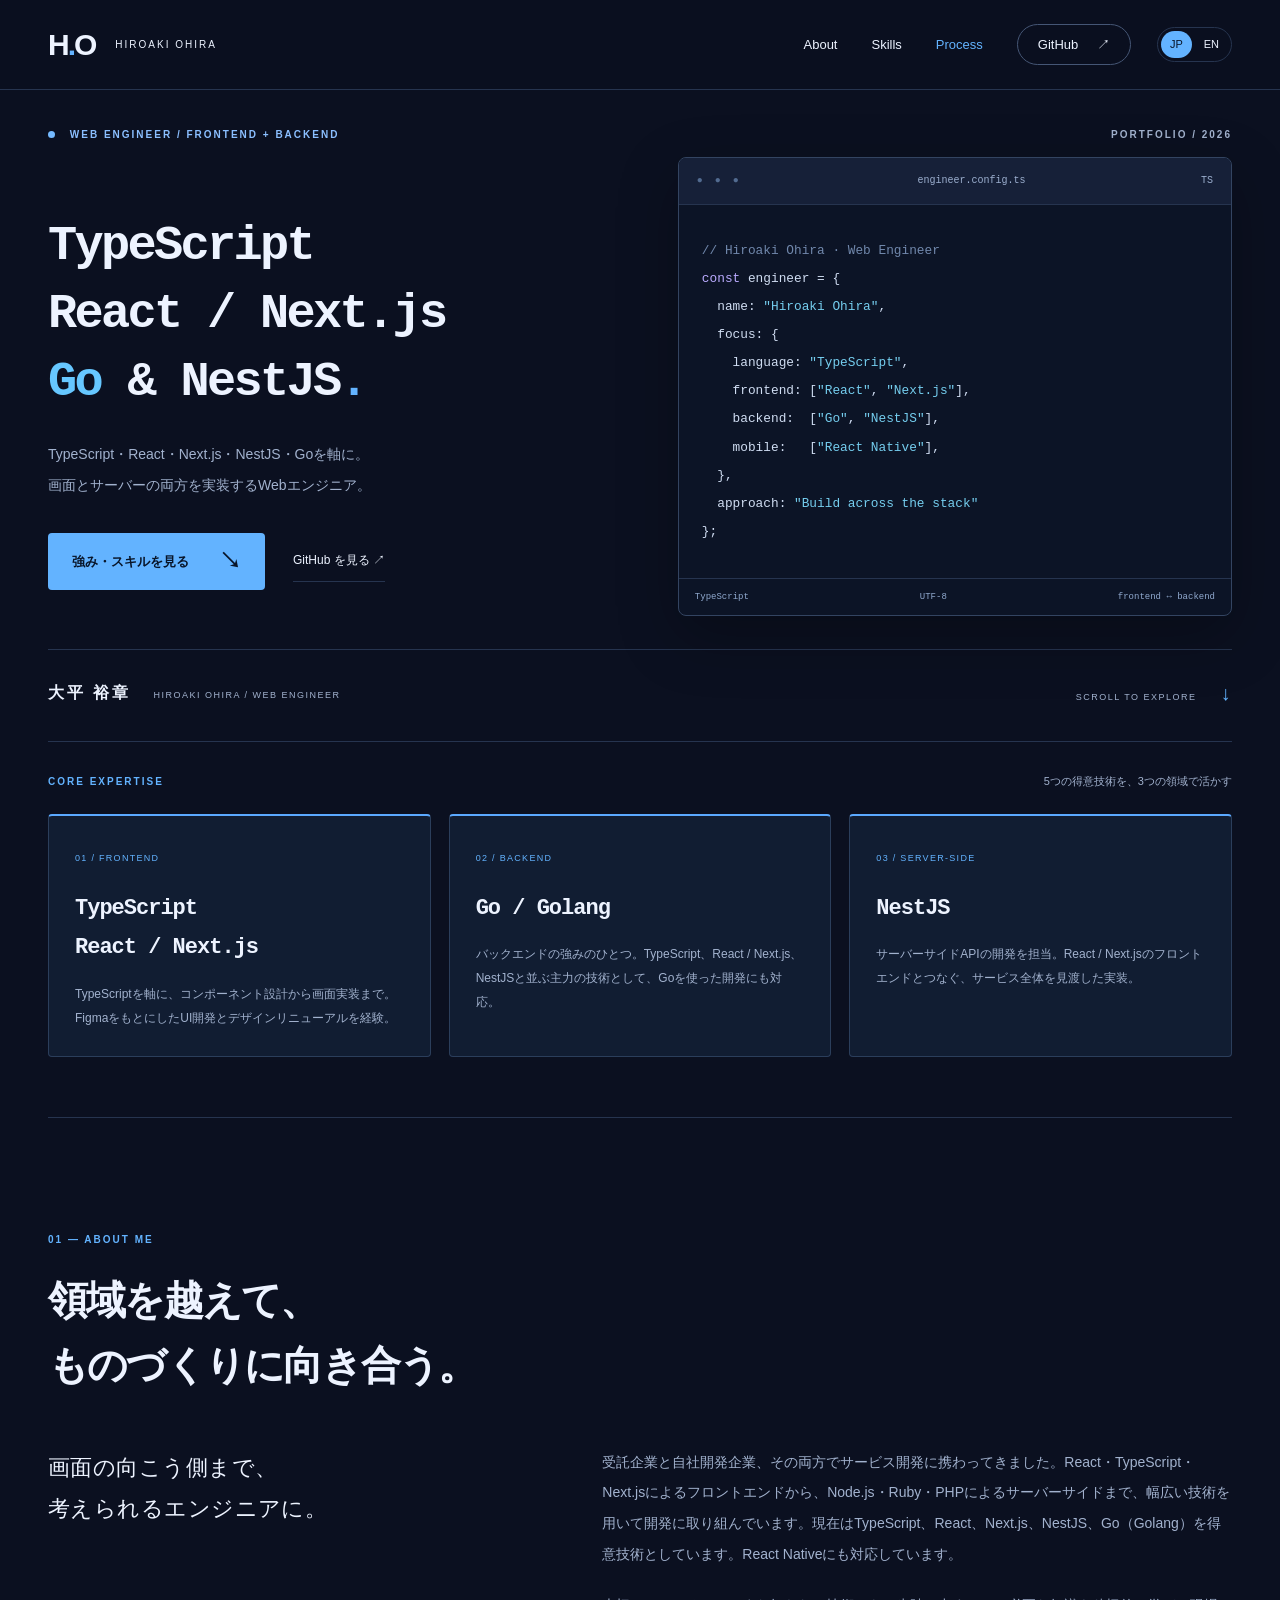
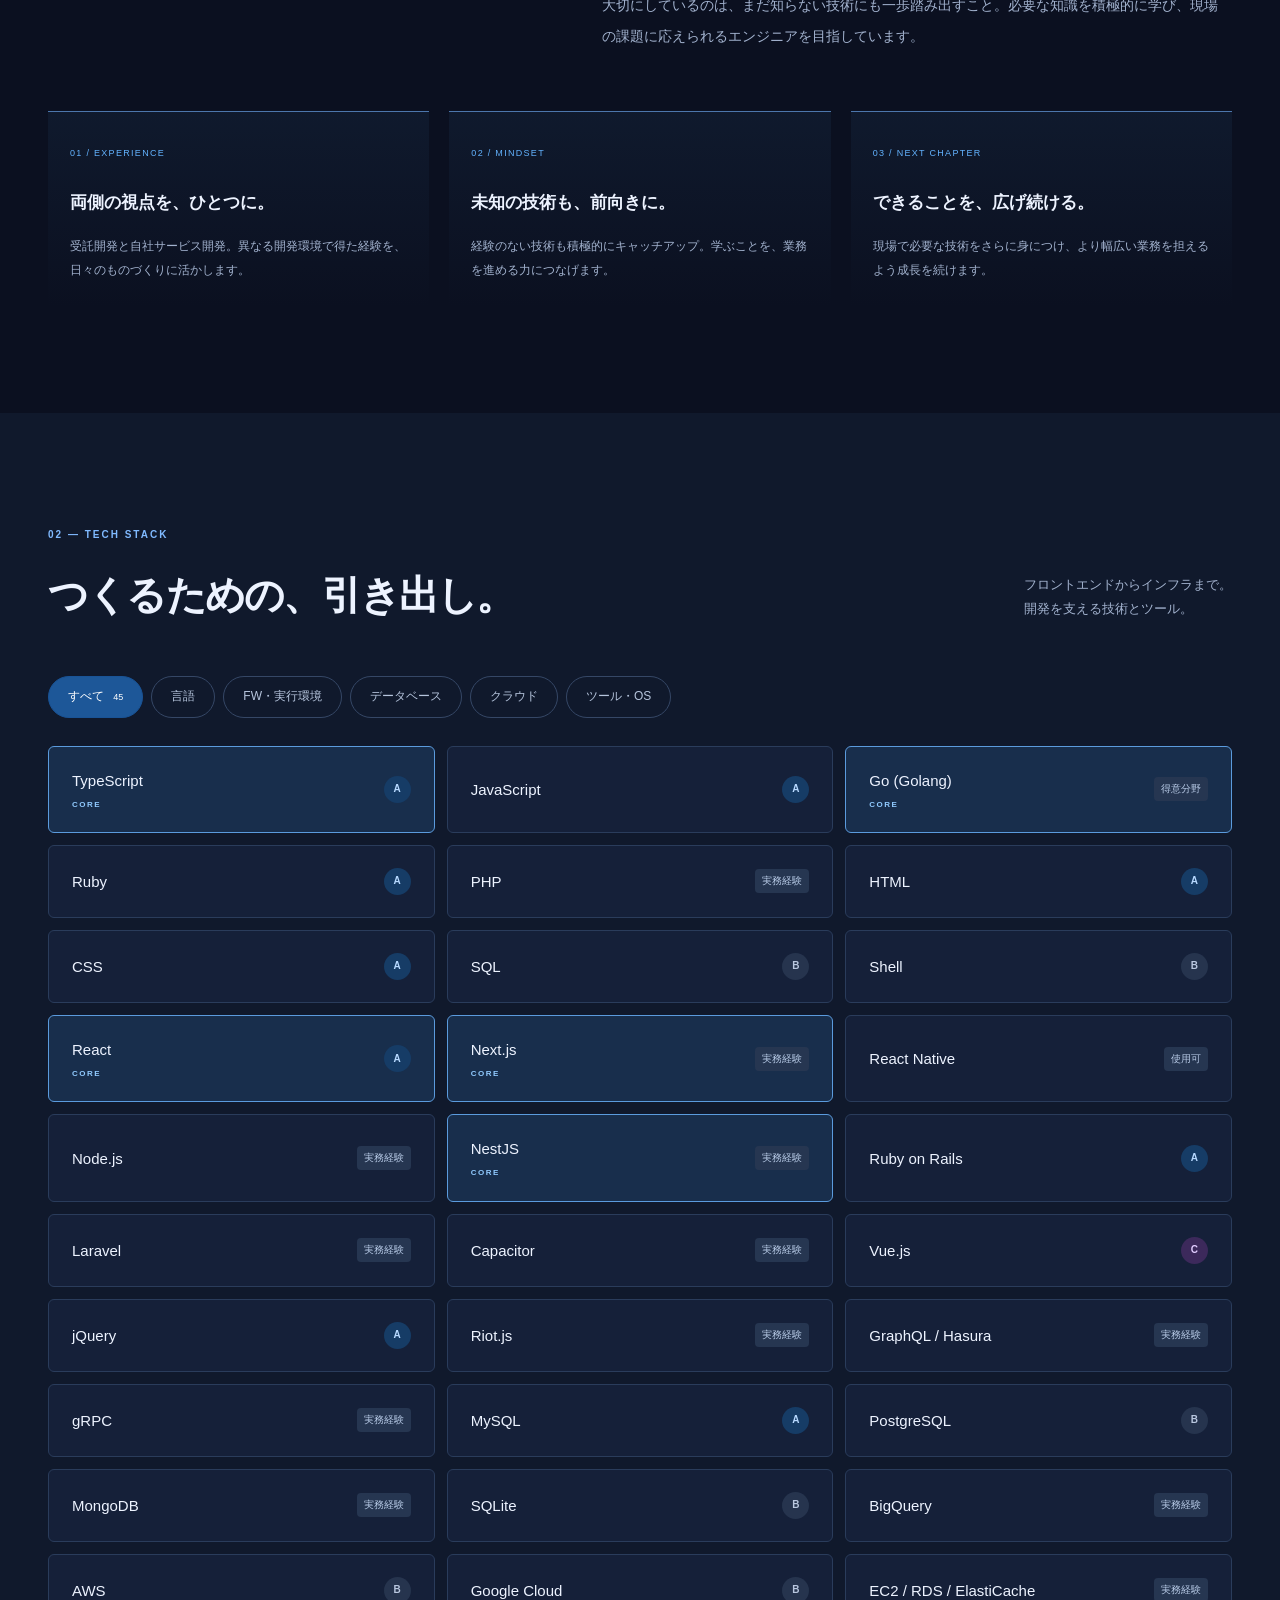
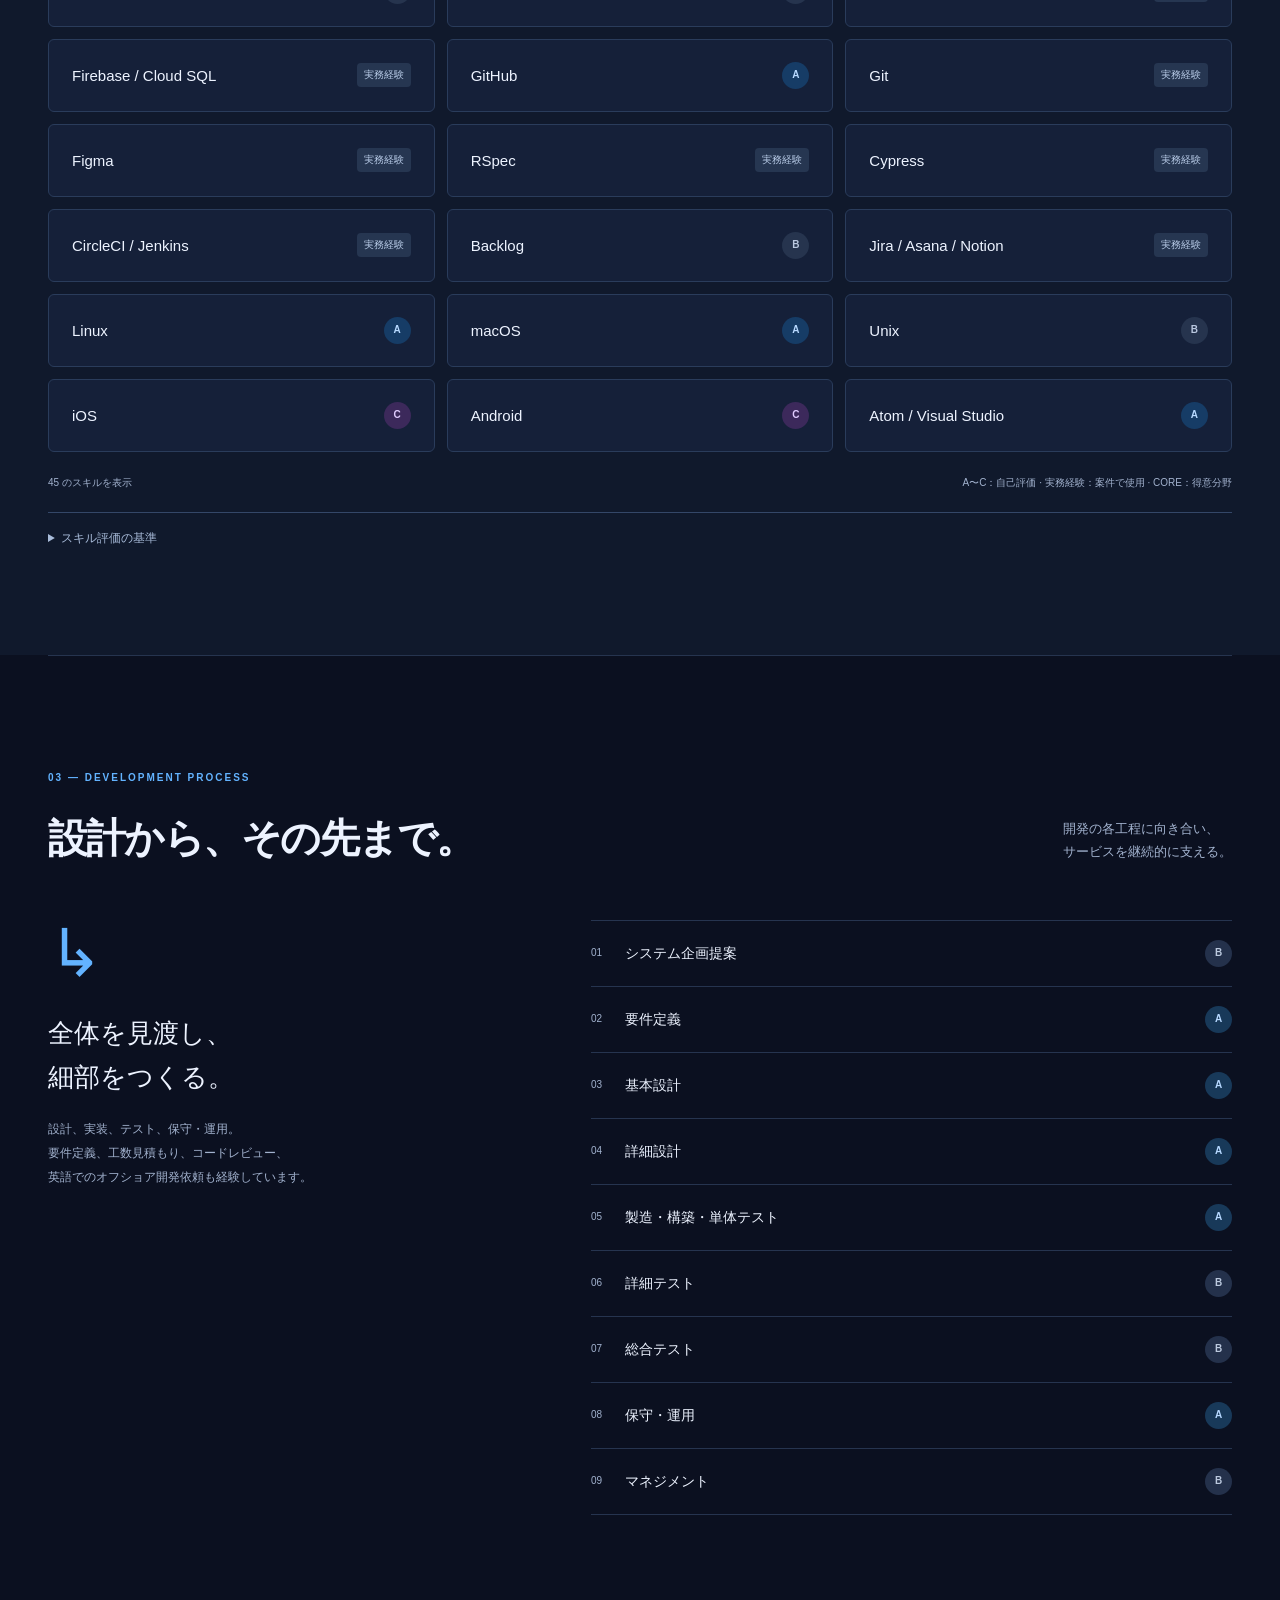
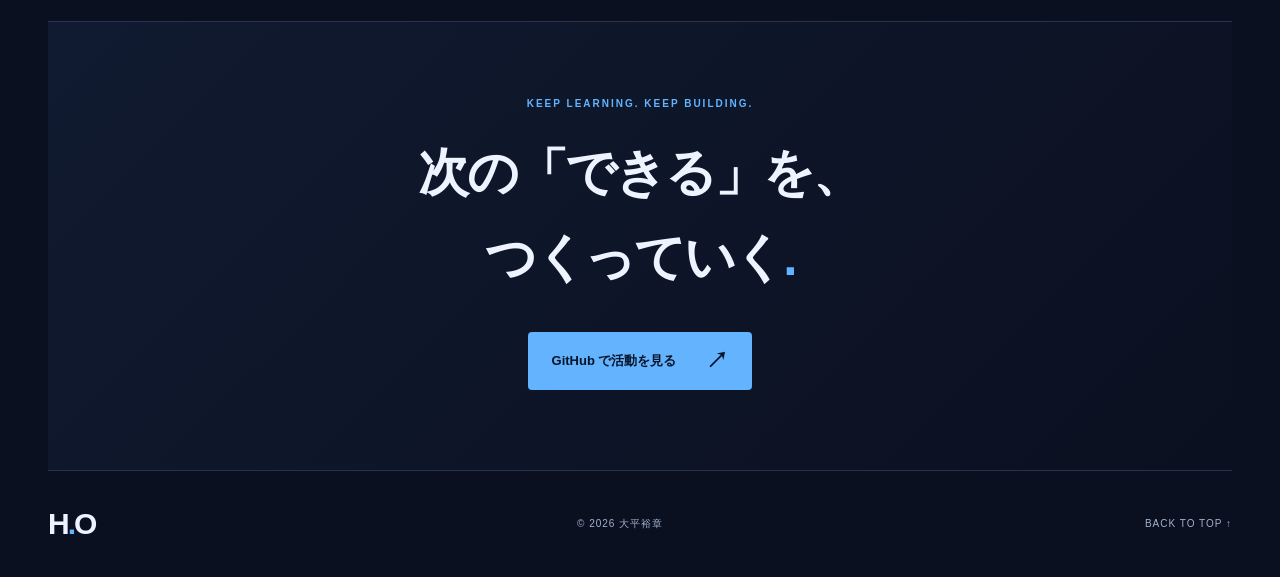
==== commit dfe6d2ff: "Highlight TypeScript React Next.js NestJS Go and add React Native" ====
--- a/index.html
+++ b/index.html
@@ -1,20 +1,22 @@
 <!doctype html>
-<html lang="ja"><head><meta charset="utf-8"><meta name="viewport" content="width=device-width, initial-scale=1"><meta name="theme-color" content="#111916"><meta name="description" content="大平裕章のポートフォリオ。React / Next.js、Go、Node.jsを強みとするWebエンジニア。フロントエンドからサーバーサイドAPIまで対応。"><title>大平裕章 — Web Engineer</title><link rel="stylesheet" href="./index.css"><link rel="alternate" hreflang="ja" href="https://hi629.github.io/"><link rel="alternate" hreflang="en" href="https://hi629.github.io/en.html"><link rel="canonical" href="https://hi629.github.io/"><script src="./language.js"></script></head>
+<html lang="ja"><head><meta charset="utf-8"><meta name="viewport" content="width=device-width, initial-scale=1"><meta name="theme-color" content="#111916"><meta name="description" content="大平裕章のポートフォリオ。TypeScript、React、Next.js、NestJS、Goを強みとするWebエンジニア。フロントエンドからサーバーサイドAPIまで対応。"><title>大平裕章 — Web Engineer</title><link rel="stylesheet" href="./index.css"><link rel="alternate" hreflang="ja" href="https://hi629.github.io/"><link rel="alternate" hreflang="en" href="https://hi629.github.io/en.html"><link rel="canonical" href="https://hi629.github.io/"><script src="./language.js"></script></head>
 <body id="top"><a class="skip" href="#main">本文へ移動</a>
 <header class="header"><a class="brand" href="#top" aria-label="トップへ">H<span>.</span>O<span class="brand-label">HIROAKI OHIRA</span></a><div class="language-switch" role="group" aria-label="言語切り替え"><a href="./?lang=ja" lang="ja" hreflang="ja" data-language="ja" aria-current="true">JP</a><a href="./en.html?lang=en" lang="en" hreflang="en" data-language="en">EN</a></div><button class="menu" aria-expanded="false" aria-controls="navigation">メニュー <span aria-hidden="true">＋</span></button><nav id="navigation" aria-label="メインナビゲーション"><a href="#about">About</a><a href="#skills">Skills</a><a href="#process">Process</a><a class="nav-github" href="https://github.com/hi629" target="_blank" rel="noopener noreferrer">GitHub <span aria-hidden="true">↗</span></a></nav></header>
-<main id="main"><section class="hero wrap" aria-labelledby="hero-title"><div class="hero-top"><span class="eyebrow"><span class="dot"></span> WEB ENGINEER / FRONTEND + BACKEND</span><span class="edition">PORTFOLIO / 2026</span></div><div class="hero-layout"><div><h1 id="hero-title">React / Next.js<br><span class="accent-word">Go</span> &amp; Node.js<span class="lime">.</span></h1><p class="hero-intro">この3つを軸に、フロントエンドからAPIまで。<br>画面とサーバーの両方を実装するWebエンジニア。</p><div class="hero-actions"><a class="button" href="#skills">強み・スキルを見る <span aria-hidden="true">↘</span></a><a class="text-link" href="https://github.com/hi629" target="_blank" rel="noopener noreferrer">GitHub を見る ↗</a></div></div><div class="code-window" aria-label="Core technology stack"><div class="code-title"><span class="window-dots" aria-hidden="true">● ● ●</span><span>engineer.config.ts</span><span>TS</span></div><pre><code><span class="syntax-comment">// Hiroaki Ohira · Web Engineer</span>
+<main id="main"><section class="hero wrap" aria-labelledby="hero-title"><div class="hero-top"><span class="eyebrow"><span class="dot"></span> WEB ENGINEER / FRONTEND + BACKEND</span><span class="edition">PORTFOLIO / 2026</span></div><div class="hero-layout"><div><h1 id="hero-title">TypeScript<br>React / Next.js<br><span class="accent-word">Go</span> &amp; NestJS<span class="lime">.</span></h1><p class="hero-intro">TypeScript・React・Next.js・NestJS・Goを軸に。<br>画面とサーバーの両方を実装するWebエンジニア。</p><div class="hero-actions"><a class="button" href="#skills">強み・スキルを見る <span aria-hidden="true">↘</span></a><a class="text-link" href="https://github.com/hi629" target="_blank" rel="noopener noreferrer">GitHub を見る ↗</a></div></div><div class="code-window" aria-label="Core technology stack"><div class="code-title"><span class="window-dots" aria-hidden="true">● ● ●</span><span>engineer.config.ts</span><span>TS</span></div><pre><code><span class="syntax-comment">// Hiroaki Ohira · Web Engineer</span>
 <span class="syntax-keyword">const</span> engineer = {
   name: <span class="syntax-string">"Hiroaki Ohira"</span>,
   focus: {
+    language: <span class="syntax-string">"TypeScript"</span>,
     frontend: [<span class="syntax-string">"React"</span>, <span class="syntax-string">"Next.js"</span>],
-    backend:  [<span class="syntax-string">"Go"</span>, <span class="syntax-string">"Node.js"</span>],
+    backend:  [<span class="syntax-string">"Go"</span>, <span class="syntax-string">"NestJS"</span>],
+    mobile:   [<span class="syntax-string">"React Native"</span>],
   },
   approach: <span class="syntax-string">"Build across the stack"</span>
 };</code></pre><div class="code-status"><span>TypeScript</span><span>UTF-8</span><span>frontend ↔ backend</span></div></div></div><div class="hero-bottom"><div><strong>大平 裕章</strong><span>HIROAKI OHIRA / WEB ENGINEER</span></div><a href="#about">SCROLL TO EXPLORE <span aria-hidden="true">↓</span></a></div></section>
-<section class="expertise wrap" aria-label="得意な技術"><div class="expertise-heading"><span class="eyebrow">CORE EXPERTISE</span><span>開発の中心となる3つの強み</span></div><div class="expertise-grid"><article class="expertise-card"><span class="card-index">01 / FRONTEND</span><h3>React / Next.js</h3><p>TypeScriptを軸に、コンポーネント設計から画面実装まで。FigmaをもとにしたUI開発とデザインリニューアルを経験。</p></article><article class="expertise-card"><span class="card-index">02 / BACKEND</span><h3>Go / Golang</h3><p>バックエンドの強みのひとつ。React / Next.js、Node.jsと並ぶ主力の技術として、Goを使った開発にも対応。</p></article><article class="expertise-card"><span class="card-index">03 / SERVER-SIDE</span><h3>Node.js / NestJS</h3><p>サーバーサイドAPIの開発を担当。React / Next.jsのフロントエンドとつなぐ、サービス全体を見渡した実装。</p></article></div></section>
-<section id="about" class="section wrap"><div class="section-heading"><span class="eyebrow">01 — ABOUT ME</span><h2>領域を越えて、<br>ものづくりに向き合う。</h2></div><div class="about-layout"><p class="about-lead">画面の向こう側まで、<br>考えられるエンジニアに。</p><div class="about-copy"><p>受託企業と自社開発企業、その両方でサービス開発に携わってきました。React・TypeScript・Next.jsによるフロントエンドから、Node.js・Ruby・PHPによるサーバーサイドまで、幅広い技術を用いて開発に取り組んでいます。現在はReact / Next.js、Go（Golang）、Node.jsを主力の技術として開発に取り組んでいます。</p><p>大切にしているのは、まだ知らない技術にも一歩踏み出すこと。必要な知識を積極的に学び、現場の課題に応えられるエンジニアを目指しています。</p></div></div><div class="about-cards"><article><span class="card-index">01 / EXPERIENCE</span><h3>両側の視点を、ひとつに。</h3><p>受託開発と自社サービス開発。異なる開発環境で得た経験を、日々のものづくりに活かします。</p></article><article><span class="card-index">02 / MINDSET</span><h3>未知の技術も、前向きに。</h3><p>経験のない技術も積極的にキャッチアップ。学ぶことを、業務を進める力につなげます。</p></article><article><span class="card-index">03 / NEXT CHAPTER</span><h3>できることを、広げ続ける。</h3><p>現場で必要な技術をさらに身につけ、より幅広い業務を担えるよう成長を続けます。</p></article></div></section>
-<section id="skills" class="skills-section"><div class="wrap section"><div class="section-heading split"><div><span class="eyebrow">02 — TECH STACK</span><h2>つくるための、引き出し。</h2></div><p>フロントエンドからインフラまで。<br>開発を支える技術とツール。</p></div><div class="filters" role="group" aria-label="スキルのカテゴリ"><button data-filter="all" aria-pressed="true">すべて <span>44</span></button><button data-filter="languages" aria-pressed="false">言語</button><button data-filter="frameworks" aria-pressed="false">FW・実行環境</button><button data-filter="database" aria-pressed="false">データベース</button><button data-filter="cloud" aria-pressed="false">クラウド</button><button data-filter="other" aria-pressed="false">ツール・OS</button></div><div class="skills-grid"><article class="skill" data-category="languages"><span>TypeScript</span><span class="level level-a" aria-label="自己評価 A">A</span></article><article class="skill" data-category="languages"><span>JavaScript</span><span class="level level-a" aria-label="自己評価 A">A</span></article><article class="skill skill-core" data-category="languages"><span>Go (Golang)<small class="core-tag">CORE</small></span><span class="experience-label">得意分野</span></article><article class="skill" data-category="languages"><span>Ruby</span><span class="level level-a" aria-label="自己評価 A">A</span></article><article class="skill" data-category="languages"><span>PHP</span><span class="experience-label">実務経験</span></article><article class="skill" data-category="languages"><span>HTML</span><span class="level level-a" aria-label="自己評価 A">A</span></article><article class="skill" data-category="languages"><span>CSS</span><span class="level level-a" aria-label="自己評価 A">A</span></article><article class="skill" data-category="languages"><span>SQL</span><span class="level level-b" aria-label="自己評価 B">B</span></article><article class="skill" data-category="languages"><span>Shell</span><span class="level level-b" aria-label="自己評価 B">B</span></article><article class="skill skill-core" data-category="frameworks"><span>React<small class="core-tag">CORE</small></span><span class="level level-a" aria-label="自己評価 A">A</span></article><article class="skill skill-core" data-category="frameworks"><span>Next.js<small class="core-tag">CORE</small></span><span class="experience-label">実務経験</span></article><article class="skill skill-core" data-category="frameworks"><span>Node.js<small class="core-tag">CORE</small></span><span class="experience-label">実務経験</span></article><article class="skill" data-category="frameworks"><span>NestJS</span><span class="experience-label">実務経験</span></article><article class="skill" data-category="frameworks"><span>Ruby on Rails</span><span class="level level-a" aria-label="自己評価 A">A</span></article><article class="skill" data-category="frameworks"><span>Laravel</span><span class="experience-label">実務経験</span></article><article class="skill" data-category="frameworks"><span>Capacitor</span><span class="experience-label">実務経験</span></article><article class="skill" data-category="frameworks"><span>Vue.js</span><span class="level level-c" aria-label="自己評価 C">C</span></article><article class="skill" data-category="frameworks"><span>jQuery</span><span class="level level-a" aria-label="自己評価 A">A</span></article><article class="skill" data-category="frameworks"><span>Riot.js</span><span class="experience-label">実務経験</span></article><article class="skill" data-category="frameworks"><span>GraphQL / Hasura</span><span class="experience-label">実務経験</span></article><article class="skill" data-category="frameworks"><span>gRPC</span><span class="experience-label">実務経験</span></article><article class="skill" data-category="database"><span>MySQL</span><span class="level level-a" aria-label="自己評価 A">A</span></article><article class="skill" data-category="database"><span>PostgreSQL</span><span class="level level-b" aria-label="自己評価 B">B</span></article><article class="skill" data-category="database"><span>MongoDB</span><span class="experience-label">実務経験</span></article><article class="skill" data-category="database"><span>SQLite</span><span class="level level-b" aria-label="自己評価 B">B</span></article><article class="skill" data-category="database"><span>BigQuery</span><span class="experience-label">実務経験</span></article><article class="skill" data-category="cloud"><span>AWS</span><span class="level level-b" aria-label="自己評価 B">B</span></article><article class="skill" data-category="cloud"><span>Google Cloud</span><span class="level level-b" aria-label="自己評価 B">B</span></article><article class="skill" data-category="cloud"><span>EC2 / RDS / ElastiCache</span><span class="experience-label">実務経験</span></article><article class="skill" data-category="cloud"><span>Firebase / Cloud SQL</span><span class="experience-label">実務経験</span></article><article class="skill" data-category="other"><span>GitHub</span><span class="level level-a" aria-label="自己評価 A">A</span></article><article class="skill" data-category="other"><span>Git</span><span class="experience-label">実務経験</span></article><article class="skill" data-category="other"><span>Figma</span><span class="experience-label">実務経験</span></article><article class="skill" data-category="other"><span>RSpec</span><span class="experience-label">実務経験</span></article><article class="skill" data-category="other"><span>Cypress</span><span class="experience-label">実務経験</span></article><article class="skill" data-category="other"><span>CircleCI / Jenkins</span><span class="experience-label">実務経験</span></article><article class="skill" data-category="other"><span>Backlog</span><span class="level level-b" aria-label="自己評価 B">B</span></article><article class="skill" data-category="other"><span>Jira / Asana / Notion</span><span class="experience-label">実務経験</span></article><article class="skill" data-category="other"><span>Linux</span><span class="level level-a" aria-label="自己評価 A">A</span></article><article class="skill" data-category="other"><span>macOS</span><span class="level level-a" aria-label="自己評価 A">A</span></article><article class="skill" data-category="other"><span>Unix</span><span class="level level-b" aria-label="自己評価 B">B</span></article><article class="skill" data-category="other"><span>iOS</span><span class="level level-c" aria-label="自己評価 C">C</span></article><article class="skill" data-category="other"><span>Android</span><span class="level level-c" aria-label="自己評価 C">C</span></article><article class="skill" data-category="other"><span>Atom / Visual Studio</span><span class="level level-a" aria-label="自己評価 A">A</span></article></div><div class="skill-caption"><span id="skill-count" role="status" aria-live="polite">44 のスキルを表示</span><span>A〜C：自己評価 · 実務経験：案件で使用 · CORE：得意分野</span></div><details class="skill-legend"><summary>スキル評価の基準</summary><p>A：業務を独力で遂行し、課題発見・解決や後進教育ができる<br>B：業務を独力で遂行できる<br>C：上位者の指導のもとで業務を遂行できる</p><p>「実務経験」は開発案件での使用経験、「CORE」は得意分野の技術を示します。</p></details></div></section>
-<section id="process" class="section wrap"><div class="section-heading split"><div><span class="eyebrow">03 — DEVELOPMENT PROCESS</span><h2>設計から、その先まで。</h2></div><p>開発の各工程に向き合い、<br>サービスを継続的に支える。</p></div><div class="process-layout"><div class="process-note"><span class="process-mark" aria-hidden="true">↳</span><h3>全体を見渡し、<br>細部をつくる。</h3><p>設計、実装、テスト、保守・運用。<br>要件定義、工数見積もり、コードレビュー、<br>英語でのオフショア開発依頼も経験しています。</p><small>A：独力遂行・課題解決・後進教育<br>B：独力遂行</small></div><div class="steps"><div class="step"><span class="step-number">01</span><h3>システム企画提案</h3><span class="level level-b" aria-label="自己評価 B">B</span></div><div class="step"><span class="step-number">02</span><h3>要件定義</h3><span class="level level-a" aria-label="自己評価 A">A</span></div><div class="step"><span class="step-number">03</span><h3>基本設計</h3><span class="level level-a" aria-label="自己評価 A">A</span></div><div class="step"><span class="step-number">04</span><h3>詳細設計</h3><span class="level level-a" aria-label="自己評価 A">A</span></div><div class="step"><span class="step-number">05</span><h3>製造・構築・単体テスト</h3><span class="level level-a" aria-label="自己評価 A">A</span></div><div class="step"><span class="step-number">06</span><h3>詳細テスト</h3><span class="level level-b" aria-label="自己評価 B">B</span></div><div class="step"><span class="step-number">07</span><h3>総合テスト</h3><span class="level level-b" aria-label="自己評価 B">B</span></div><div class="step"><span class="step-number">08</span><h3>保守・運用</h3><span class="level level-a" aria-label="自己評価 A">A</span></div><div class="step"><span class="step-number">09</span><h3>マネジメント</h3><span class="level level-b" aria-label="自己評価 B">B</span></div></div></div></section>
+<section class="expertise wrap" aria-label="得意な技術"><div class="expertise-heading"><span class="eyebrow">CORE EXPERTISE</span><span>5つの得意技術を、3つの領域で活かす</span></div><div class="expertise-grid"><article class="expertise-card"><span class="card-index">01 / FRONTEND</span><h3>TypeScript<br>React / Next.js</h3><p>TypeScriptを軸に、コンポーネント設計から画面実装まで。FigmaをもとにしたUI開発とデザインリニューアルを経験。</p></article><article class="expertise-card"><span class="card-index">02 / BACKEND</span><h3>Go / Golang</h3><p>バックエンドの強みのひとつ。TypeScript、React / Next.js、NestJSと並ぶ主力の技術として、Goを使った開発にも対応。</p></article><article class="expertise-card"><span class="card-index">03 / SERVER-SIDE</span><h3>NestJS</h3><p>サーバーサイドAPIの開発を担当。React / Next.jsのフロントエンドとつなぐ、サービス全体を見渡した実装。</p></article></div></section>
+<section id="about" class="section wrap"><div class="section-heading"><span class="eyebrow">01 — ABOUT ME</span><h2>領域を越えて、<br>ものづくりに向き合う。</h2></div><div class="about-layout"><p class="about-lead">画面の向こう側まで、<br>考えられるエンジニアに。</p><div class="about-copy"><p>受託企業と自社開発企業、その両方でサービス開発に携わってきました。React・TypeScript・Next.jsによるフロントエンドから、Node.js・Ruby・PHPによるサーバーサイドまで、幅広い技術を用いて開発に取り組んでいます。現在はTypeScript、React、Next.js、NestJS、Go（Golang）を得意技術としています。React Nativeにも対応しています。</p><p>大切にしているのは、まだ知らない技術にも一歩踏み出すこと。必要な知識を積極的に学び、現場の課題に応えられるエンジニアを目指しています。</p></div></div><div class="about-cards"><article><span class="card-index">01 / EXPERIENCE</span><h3>両側の視点を、ひとつに。</h3><p>受託開発と自社サービス開発。異なる開発環境で得た経験を、日々のものづくりに活かします。</p></article><article><span class="card-index">02 / MINDSET</span><h3>未知の技術も、前向きに。</h3><p>経験のない技術も積極的にキャッチアップ。学ぶことを、業務を進める力につなげます。</p></article><article><span class="card-index">03 / NEXT CHAPTER</span><h3>できることを、広げ続ける。</h3><p>現場で必要な技術をさらに身につけ、より幅広い業務を担えるよう成長を続けます。</p></article></div></section>
+<section id="skills" class="skills-section"><div class="wrap section"><div class="section-heading split"><div><span class="eyebrow">02 — TECH STACK</span><h2>つくるための、引き出し。</h2></div><p>フロントエンドからインフラまで。<br>開発を支える技術とツール。</p></div><div class="filters" role="group" aria-label="スキルのカテゴリ"><button data-filter="all" aria-pressed="true">すべて <span>45</span></button><button data-filter="languages" aria-pressed="false">言語</button><button data-filter="frameworks" aria-pressed="false">FW・実行環境</button><button data-filter="database" aria-pressed="false">データベース</button><button data-filter="cloud" aria-pressed="false">クラウド</button><button data-filter="other" aria-pressed="false">ツール・OS</button></div><div class="skills-grid"><article class="skill skill-core" data-category="languages"><span>TypeScript<small class="core-tag">CORE</small></span><span class="level level-a" aria-label="自己評価 A">A</span></article><article class="skill" data-category="languages"><span>JavaScript</span><span class="level level-a" aria-label="自己評価 A">A</span></article><article class="skill skill-core" data-category="languages"><span>Go (Golang)<small class="core-tag">CORE</small></span><span class="experience-label">得意分野</span></article><article class="skill" data-category="languages"><span>Ruby</span><span class="level level-a" aria-label="自己評価 A">A</span></article><article class="skill" data-category="languages"><span>PHP</span><span class="experience-label">実務経験</span></article><article class="skill" data-category="languages"><span>HTML</span><span class="level level-a" aria-label="自己評価 A">A</span></article><article class="skill" data-category="languages"><span>CSS</span><span class="level level-a" aria-label="自己評価 A">A</span></article><article class="skill" data-category="languages"><span>SQL</span><span class="level level-b" aria-label="自己評価 B">B</span></article><article class="skill" data-category="languages"><span>Shell</span><span class="level level-b" aria-label="自己評価 B">B</span></article><article class="skill skill-core" data-category="frameworks"><span>React<small class="core-tag">CORE</small></span><span class="level level-a" aria-label="自己評価 A">A</span></article><article class="skill skill-core" data-category="frameworks"><span>Next.js<small class="core-tag">CORE</small></span><span class="experience-label">実務経験</span></article><article class="skill" data-category="frameworks"><span>React Native</span><span class="experience-label">使用可</span></article><article class="skill" data-category="frameworks"><span>Node.js</span><span class="experience-label">実務経験</span></article><article class="skill skill-core" data-category="frameworks"><span>NestJS<small class="core-tag">CORE</small></span><span class="experience-label">実務経験</span></article><article class="skill" data-category="frameworks"><span>Ruby on Rails</span><span class="level level-a" aria-label="自己評価 A">A</span></article><article class="skill" data-category="frameworks"><span>Laravel</span><span class="experience-label">実務経験</span></article><article class="skill" data-category="frameworks"><span>Capacitor</span><span class="experience-label">実務経験</span></article><article class="skill" data-category="frameworks"><span>Vue.js</span><span class="level level-c" aria-label="自己評価 C">C</span></article><article class="skill" data-category="frameworks"><span>jQuery</span><span class="level level-a" aria-label="自己評価 A">A</span></article><article class="skill" data-category="frameworks"><span>Riot.js</span><span class="experience-label">実務経験</span></article><article class="skill" data-category="frameworks"><span>GraphQL / Hasura</span><span class="experience-label">実務経験</span></article><article class="skill" data-category="frameworks"><span>gRPC</span><span class="experience-label">実務経験</span></article><article class="skill" data-category="database"><span>MySQL</span><span class="level level-a" aria-label="自己評価 A">A</span></article><article class="skill" data-category="database"><span>PostgreSQL</span><span class="level level-b" aria-label="自己評価 B">B</span></article><article class="skill" data-category="database"><span>MongoDB</span><span class="experience-label">実務経験</span></article><article class="skill" data-category="database"><span>SQLite</span><span class="level level-b" aria-label="自己評価 B">B</span></article><article class="skill" data-category="database"><span>BigQuery</span><span class="experience-label">実務経験</span></article><article class="skill" data-category="cloud"><span>AWS</span><span class="level level-b" aria-label="自己評価 B">B</span></article><article class="skill" data-category="cloud"><span>Google Cloud</span><span class="level level-b" aria-label="自己評価 B">B</span></article><article class="skill" data-category="cloud"><span>EC2 / RDS / ElastiCache</span><span class="experience-label">実務経験</span></article><article class="skill" data-category="cloud"><span>Firebase / Cloud SQL</span><span class="experience-label">実務経験</span></article><article class="skill" data-category="other"><span>GitHub</span><span class="level level-a" aria-label="自己評価 A">A</span></article><article class="skill" data-category="other"><span>Git</span><span class="experience-label">実務経験</span></article><article class="skill" data-category="other"><span>Figma</span><span class="experience-label">実務経験</span></article><article class="skill" data-category="other"><span>RSpec</span><span class="experience-label">実務経験</span></article><article class="skill" data-category="other"><span>Cypress</span><span class="experience-label">実務経験</span></article><article class="skill" data-category="other"><span>CircleCI / Jenkins</span><span class="experience-label">実務経験</span></article><article class="skill" data-category="other"><span>Backlog</span><span class="level level-b" aria-label="自己評価 B">B</span></article><article class="skill" data-category="other"><span>Jira / Asana / Notion</span><span class="experience-label">実務経験</span></article><article class="skill" data-category="other"><span>Linux</span><span class="level level-a" aria-label="自己評価 A">A</span></article><article class="skill" data-category="other"><span>macOS</span><span class="level level-a" aria-label="自己評価 A">A</span></article><article class="skill" data-category="other"><span>Unix</span><span class="level level-b" aria-label="自己評価 B">B</span></article><article class="skill" data-category="other"><span>iOS</span><span class="level level-c" aria-label="自己評価 C">C</span></article><article class="skill" data-category="other"><span>Android</span><span class="level level-c" aria-label="自己評価 C">C</span></article><article class="skill" data-category="other"><span>Atom / Visual Studio</span><span class="level level-a" aria-label="自己評価 A">A</span></article></div><div class="skill-caption"><span id="skill-count" role="status" aria-live="polite">45 のスキルを表示</span><span>A〜C：自己評価 · 実務経験：案件で使用 · CORE：得意分野</span></div><details class="skill-legend"><summary>スキル評価の基準</summary><p>A：業務を独力で遂行し、課題発見・解決や後進教育ができる<br>B：業務を独力で遂行できる<br>C：上位者の指導のもとで業務を遂行できる</p><p>「実務経験」は開発案件での使用経験、「CORE」は得意分野、「使用可」は対応可能な技術を示します。</p></details></div></section>
+<section id="process" class="section wrap"><div class="section-heading split"><div><span class="eyebrow">03 — DEVELOPMENT PROCESS</span><h2>設計から、その先まで。</h2></div><p>開発の各工程に向き合い、<br>サービスを継続的に支える。</p></div><div class="process-layout"><div class="process-note"><span class="process-mark" aria-hidden="true">↳</span><h3>全体を見渡し、<br>細部をつくる。</h3><p>設計、実装、テスト、保守・運用。<br>要件定義、工数見積もり、コードレビュー、<br>英語でのオフショア開発依頼も経験しています。</p></div><div class="steps"><div class="step"><span class="step-number">01</span><h3>システム企画提案</h3><span class="level level-b" aria-label="自己評価 B">B</span></div><div class="step"><span class="step-number">02</span><h3>要件定義</h3><span class="level level-a" aria-label="自己評価 A">A</span></div><div class="step"><span class="step-number">03</span><h3>基本設計</h3><span class="level level-a" aria-label="自己評価 A">A</span></div><div class="step"><span class="step-number">04</span><h3>詳細設計</h3><span class="level level-a" aria-label="自己評価 A">A</span></div><div class="step"><span class="step-number">05</span><h3>製造・構築・単体テスト</h3><span class="level level-a" aria-label="自己評価 A">A</span></div><div class="step"><span class="step-number">06</span><h3>詳細テスト</h3><span class="level level-b" aria-label="自己評価 B">B</span></div><div class="step"><span class="step-number">07</span><h3>総合テスト</h3><span class="level level-b" aria-label="自己評価 B">B</span></div><div class="step"><span class="step-number">08</span><h3>保守・運用</h3><span class="level level-a" aria-label="自己評価 A">A</span></div><div class="step"><span class="step-number">09</span><h3>マネジメント</h3><span class="level level-b" aria-label="自己評価 B">B</span></div></div></div></section>
 <section class="closing wrap"><span class="eyebrow">KEEP LEARNING. KEEP BUILDING.</span><h2>次の「できる」を、<br>つくっていく<span class="lime">.</span></h2><a class="button" href="https://github.com/hi629" target="_blank" rel="noopener noreferrer">GitHub で活動を見る <span aria-hidden="true">↗</span></a></section></main><footer class="wrap footer"><a class="brand" href="#top">H<span>.</span>O</a><span>© 2026 大平裕章</span><a href="#top">BACK TO TOP ↑</a></footer>
 <script>
 const menu = document.querySelector('.menu');
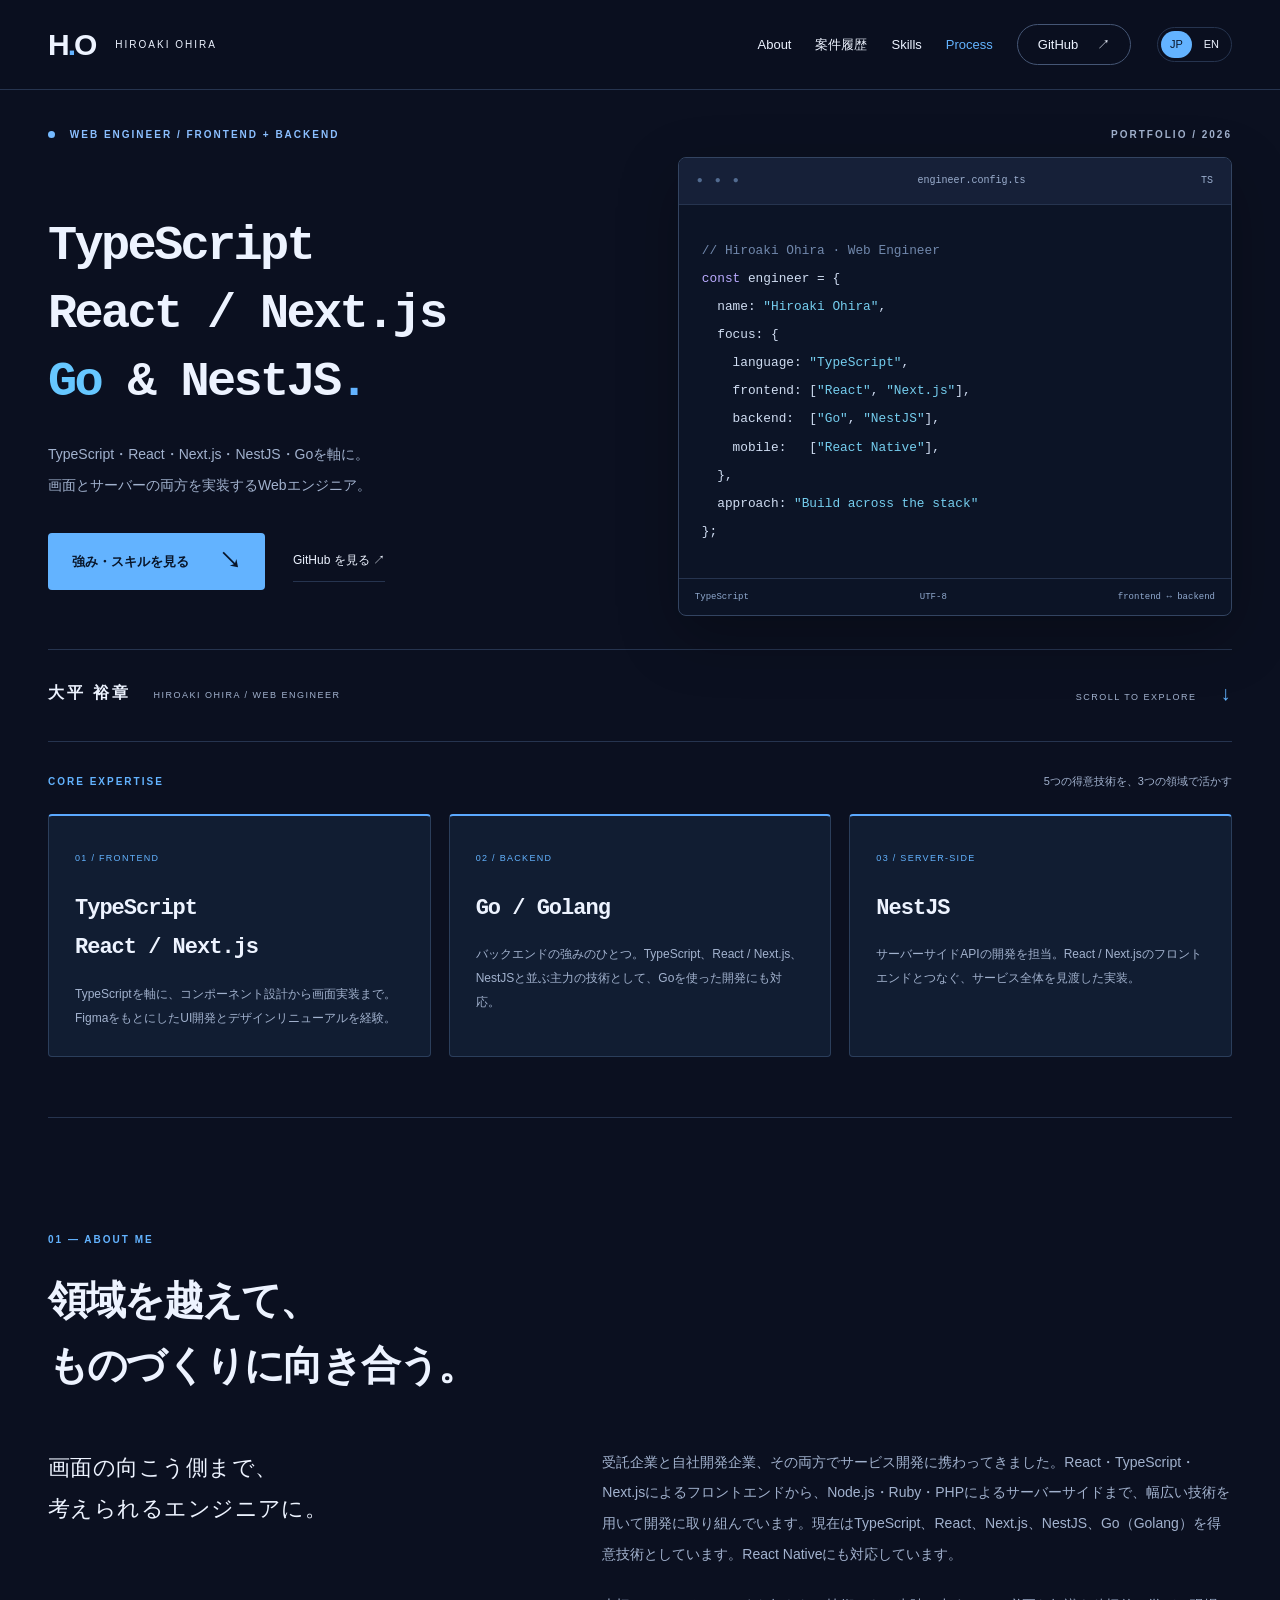
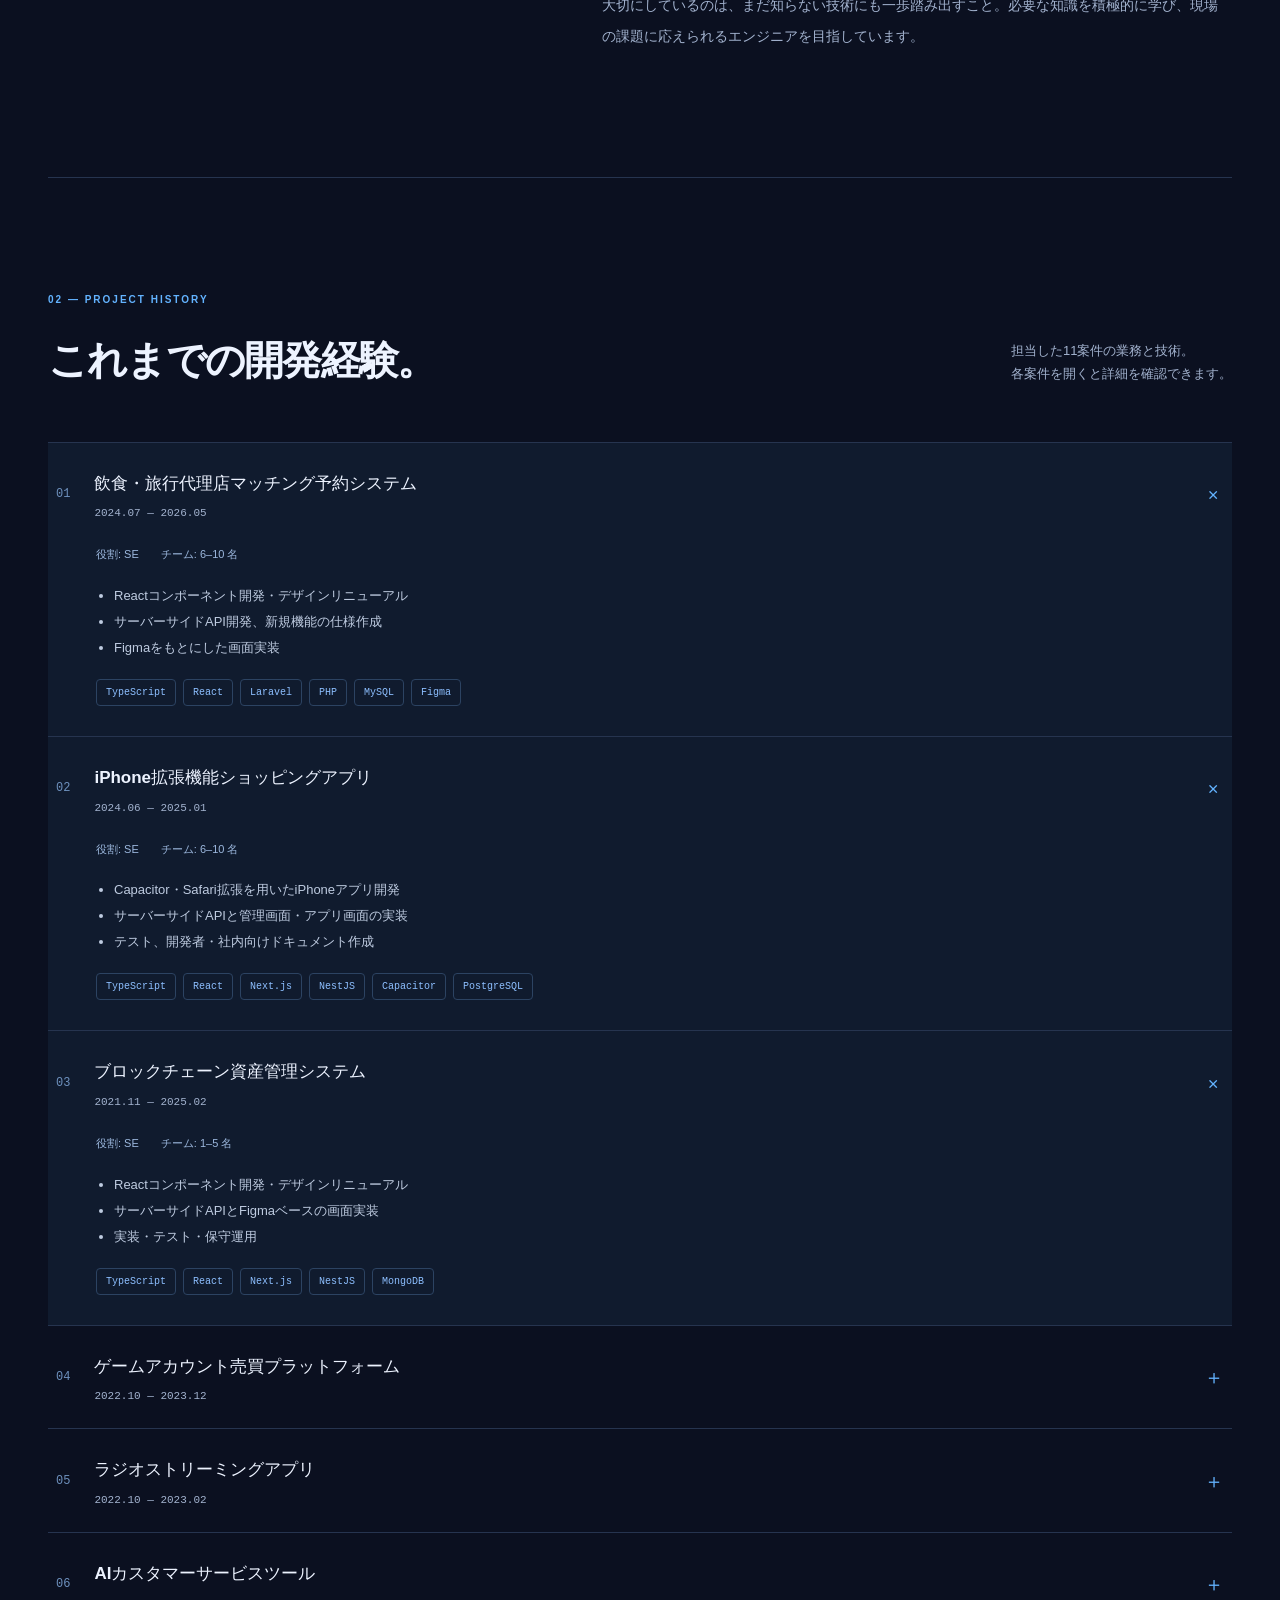
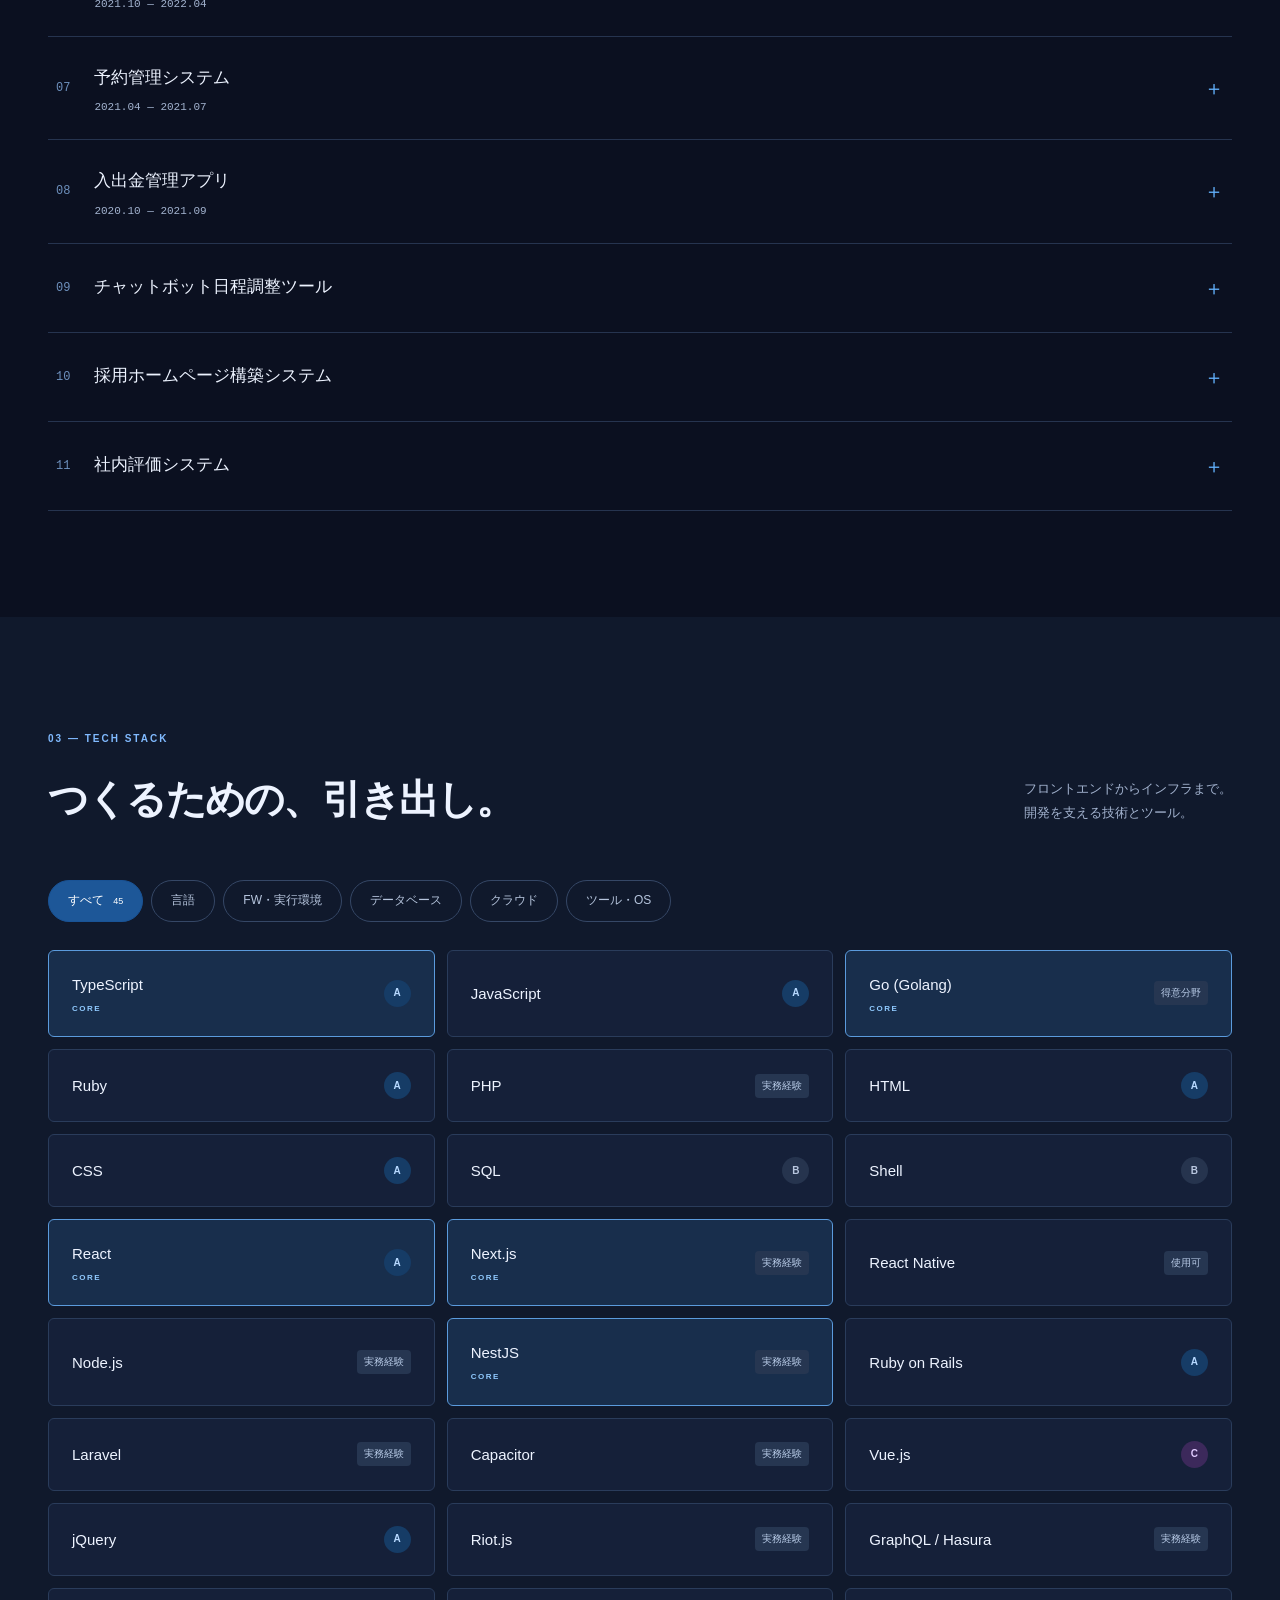
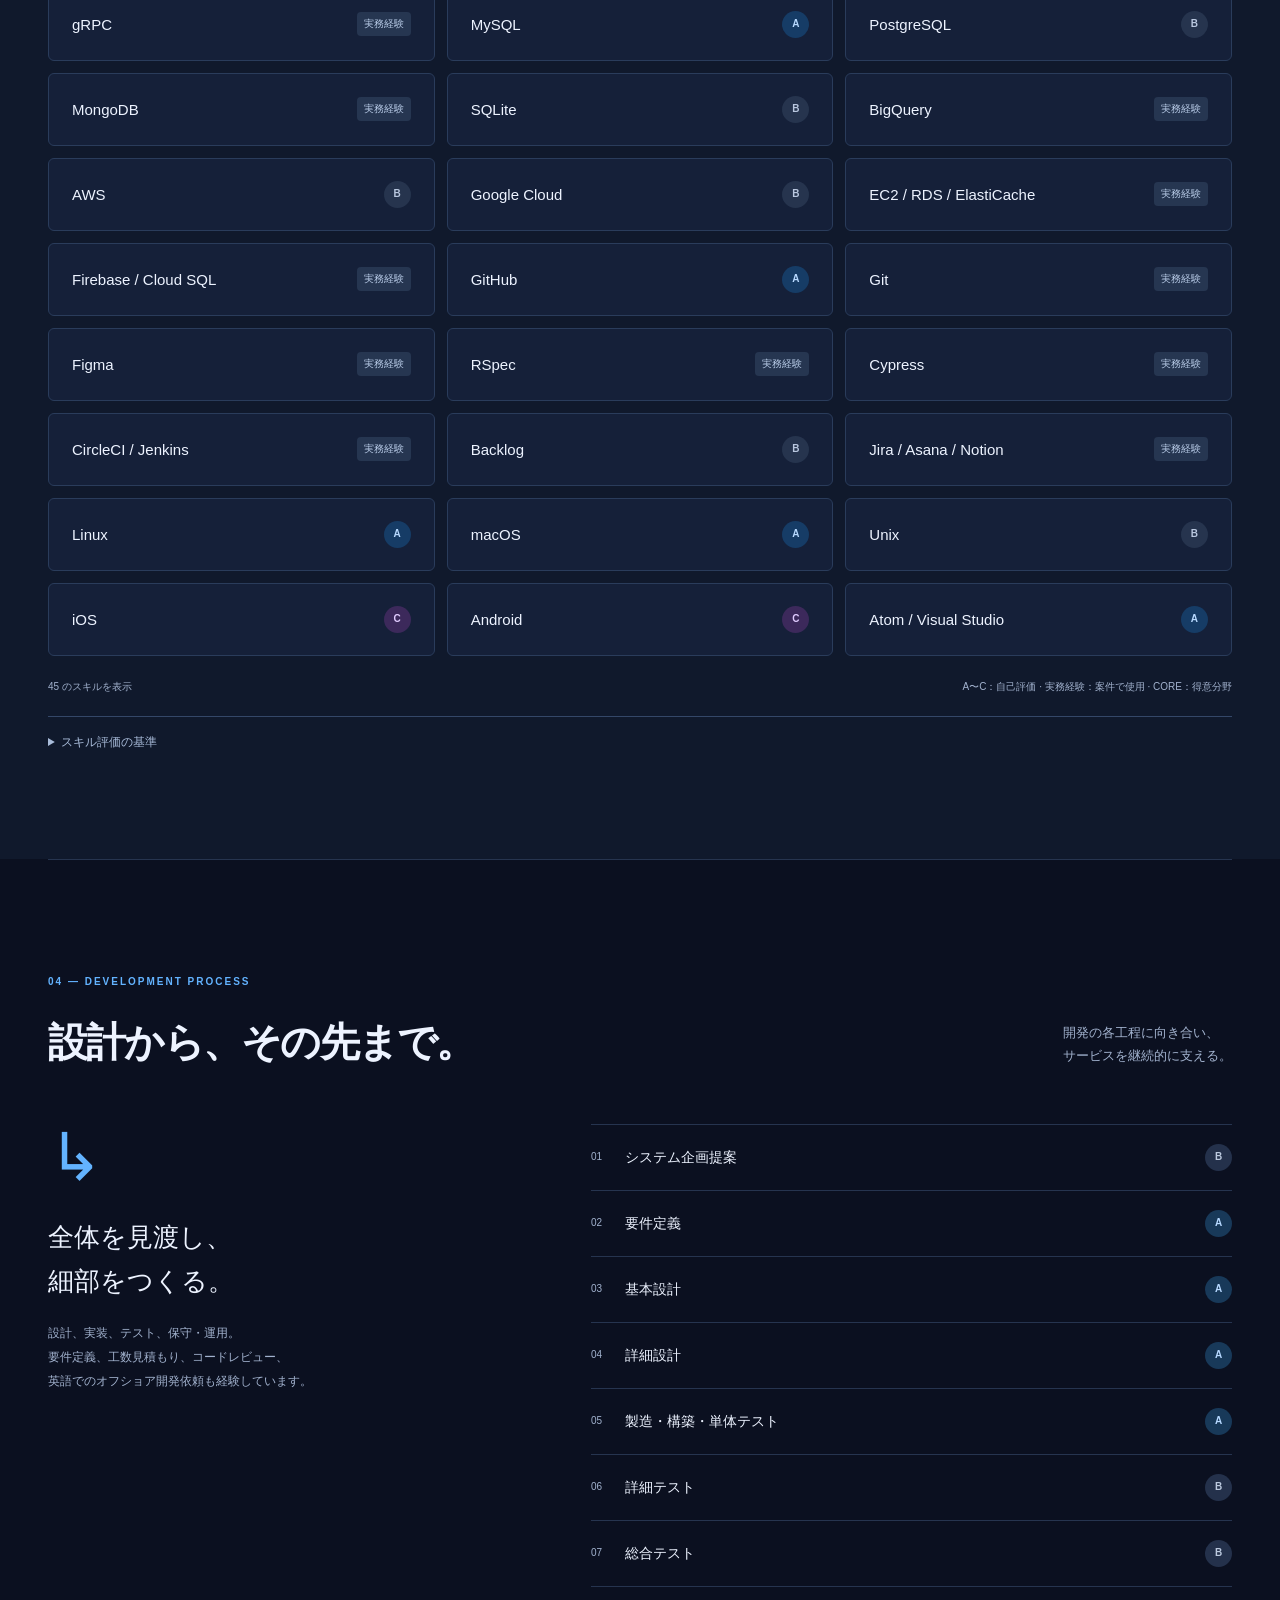
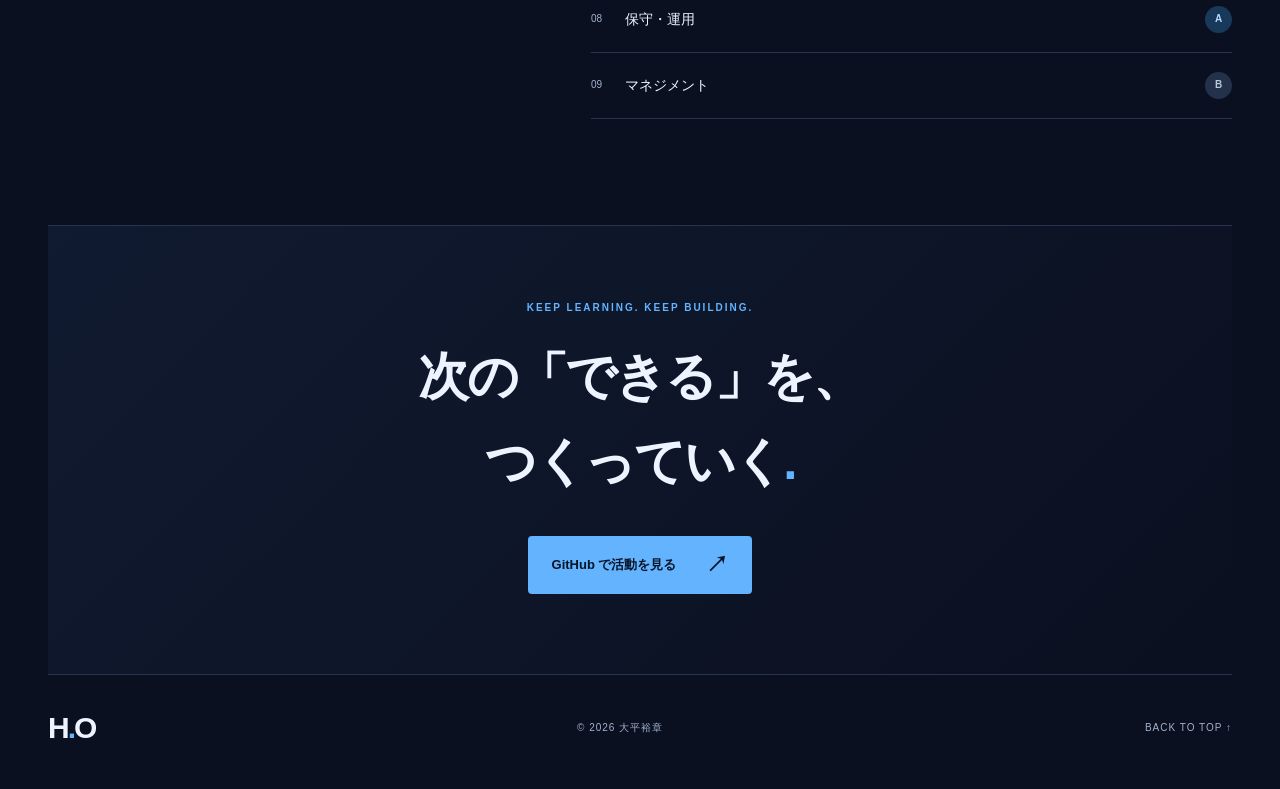
==== commit 11607efb: "Add bilingual project history from skill sheet and remove generic profile cards" ====
--- a/index.html
+++ b/index.html
@@ -1,7 +1,7 @@
 <!doctype html>
 <html lang="ja"><head><meta charset="utf-8"><meta name="viewport" content="width=device-width, initial-scale=1"><meta name="theme-color" content="#111916"><meta name="description" content="大平裕章のポートフォリオ。TypeScript、React、Next.js、NestJS、Goを強みとするWebエンジニア。フロントエンドからサーバーサイドAPIまで対応。"><title>大平裕章 — Web Engineer</title><link rel="stylesheet" href="./index.css"><link rel="alternate" hreflang="ja" href="https://hi629.github.io/"><link rel="alternate" hreflang="en" href="https://hi629.github.io/en.html"><link rel="canonical" href="https://hi629.github.io/"><script src="./language.js"></script></head>
 <body id="top"><a class="skip" href="#main">本文へ移動</a>
-<header class="header"><a class="brand" href="#top" aria-label="トップへ">H<span>.</span>O<span class="brand-label">HIROAKI OHIRA</span></a><div class="language-switch" role="group" aria-label="言語切り替え"><a href="./?lang=ja" lang="ja" hreflang="ja" data-language="ja" aria-current="true">JP</a><a href="./en.html?lang=en" lang="en" hreflang="en" data-language="en">EN</a></div><button class="menu" aria-expanded="false" aria-controls="navigation">メニュー <span aria-hidden="true">＋</span></button><nav id="navigation" aria-label="メインナビゲーション"><a href="#about">About</a><a href="#skills">Skills</a><a href="#process">Process</a><a class="nav-github" href="https://github.com/hi629" target="_blank" rel="noopener noreferrer">GitHub <span aria-hidden="true">↗</span></a></nav></header>
+<header class="header"><a class="brand" href="#top" aria-label="トップへ">H<span>.</span>O<span class="brand-label">HIROAKI OHIRA</span></a><div class="language-switch" role="group" aria-label="言語切り替え"><a href="./?lang=ja" lang="ja" hreflang="ja" data-language="ja" aria-current="true">JP</a><a href="./en.html?lang=en" lang="en" hreflang="en" data-language="en">EN</a></div><button class="menu" aria-expanded="false" aria-controls="navigation">メニュー <span aria-hidden="true">＋</span></button><nav id="navigation" aria-label="メインナビゲーション"><a href="#about">About</a><a href="#experience">案件履歴</a><a href="#skills">Skills</a><a href="#process">Process</a><a class="nav-github" href="https://github.com/hi629" target="_blank" rel="noopener noreferrer">GitHub <span aria-hidden="true">↗</span></a></nav></header>
 <main id="main"><section class="hero wrap" aria-labelledby="hero-title"><div class="hero-top"><span class="eyebrow"><span class="dot"></span> WEB ENGINEER / FRONTEND + BACKEND</span><span class="edition">PORTFOLIO / 2026</span></div><div class="hero-layout"><div><h1 id="hero-title">TypeScript<br>React / Next.js<br><span class="accent-word">Go</span> &amp; NestJS<span class="lime">.</span></h1><p class="hero-intro">TypeScript・React・Next.js・NestJS・Goを軸に。<br>画面とサーバーの両方を実装するWebエンジニア。</p><div class="hero-actions"><a class="button" href="#skills">強み・スキルを見る <span aria-hidden="true">↘</span></a><a class="text-link" href="https://github.com/hi629" target="_blank" rel="noopener noreferrer">GitHub を見る ↗</a></div></div><div class="code-window" aria-label="Core technology stack"><div class="code-title"><span class="window-dots" aria-hidden="true">● ● ●</span><span>engineer.config.ts</span><span>TS</span></div><pre><code><span class="syntax-comment">// Hiroaki Ohira · Web Engineer</span>
 <span class="syntax-keyword">const</span> engineer = {
   name: <span class="syntax-string">"Hiroaki Ohira"</span>,
@@ -14,9 +14,10 @@
   approach: <span class="syntax-string">"Build across the stack"</span>
 };</code></pre><div class="code-status"><span>TypeScript</span><span>UTF-8</span><span>frontend ↔ backend</span></div></div></div><div class="hero-bottom"><div><strong>大平 裕章</strong><span>HIROAKI OHIRA / WEB ENGINEER</span></div><a href="#about">SCROLL TO EXPLORE <span aria-hidden="true">↓</span></a></div></section>
 <section class="expertise wrap" aria-label="得意な技術"><div class="expertise-heading"><span class="eyebrow">CORE EXPERTISE</span><span>5つの得意技術を、3つの領域で活かす</span></div><div class="expertise-grid"><article class="expertise-card"><span class="card-index">01 / FRONTEND</span><h3>TypeScript<br>React / Next.js</h3><p>TypeScriptを軸に、コンポーネント設計から画面実装まで。FigmaをもとにしたUI開発とデザインリニューアルを経験。</p></article><article class="expertise-card"><span class="card-index">02 / BACKEND</span><h3>Go / Golang</h3><p>バックエンドの強みのひとつ。TypeScript、React / Next.js、NestJSと並ぶ主力の技術として、Goを使った開発にも対応。</p></article><article class="expertise-card"><span class="card-index">03 / SERVER-SIDE</span><h3>NestJS</h3><p>サーバーサイドAPIの開発を担当。React / Next.jsのフロントエンドとつなぐ、サービス全体を見渡した実装。</p></article></div></section>
-<section id="about" class="section wrap"><div class="section-heading"><span class="eyebrow">01 — ABOUT ME</span><h2>領域を越えて、<br>ものづくりに向き合う。</h2></div><div class="about-layout"><p class="about-lead">画面の向こう側まで、<br>考えられるエンジニアに。</p><div class="about-copy"><p>受託企業と自社開発企業、その両方でサービス開発に携わってきました。React・TypeScript・Next.jsによるフロントエンドから、Node.js・Ruby・PHPによるサーバーサイドまで、幅広い技術を用いて開発に取り組んでいます。現在はTypeScript、React、Next.js、NestJS、Go（Golang）を得意技術としています。React Nativeにも対応しています。</p><p>大切にしているのは、まだ知らない技術にも一歩踏み出すこと。必要な知識を積極的に学び、現場の課題に応えられるエンジニアを目指しています。</p></div></div><div class="about-cards"><article><span class="card-index">01 / EXPERIENCE</span><h3>両側の視点を、ひとつに。</h3><p>受託開発と自社サービス開発。異なる開発環境で得た経験を、日々のものづくりに活かします。</p></article><article><span class="card-index">02 / MINDSET</span><h3>未知の技術も、前向きに。</h3><p>経験のない技術も積極的にキャッチアップ。学ぶことを、業務を進める力につなげます。</p></article><article><span class="card-index">03 / NEXT CHAPTER</span><h3>できることを、広げ続ける。</h3><p>現場で必要な技術をさらに身につけ、より幅広い業務を担えるよう成長を続けます。</p></article></div></section>
-<section id="skills" class="skills-section"><div class="wrap section"><div class="section-heading split"><div><span class="eyebrow">02 — TECH STACK</span><h2>つくるための、引き出し。</h2></div><p>フロントエンドからインフラまで。<br>開発を支える技術とツール。</p></div><div class="filters" role="group" aria-label="スキルのカテゴリ"><button data-filter="all" aria-pressed="true">すべて <span>45</span></button><button data-filter="languages" aria-pressed="false">言語</button><button data-filter="frameworks" aria-pressed="false">FW・実行環境</button><button data-filter="database" aria-pressed="false">データベース</button><button data-filter="cloud" aria-pressed="false">クラウド</button><button data-filter="other" aria-pressed="false">ツール・OS</button></div><div class="skills-grid"><article class="skill skill-core" data-category="languages"><span>TypeScript<small class="core-tag">CORE</small></span><span class="level level-a" aria-label="自己評価 A">A</span></article><article class="skill" data-category="languages"><span>JavaScript</span><span class="level level-a" aria-label="自己評価 A">A</span></article><article class="skill skill-core" data-category="languages"><span>Go (Golang)<small class="core-tag">CORE</small></span><span class="experience-label">得意分野</span></article><article class="skill" data-category="languages"><span>Ruby</span><span class="level level-a" aria-label="自己評価 A">A</span></article><article class="skill" data-category="languages"><span>PHP</span><span class="experience-label">実務経験</span></article><article class="skill" data-category="languages"><span>HTML</span><span class="level level-a" aria-label="自己評価 A">A</span></article><article class="skill" data-category="languages"><span>CSS</span><span class="level level-a" aria-label="自己評価 A">A</span></article><article class="skill" data-category="languages"><span>SQL</span><span class="level level-b" aria-label="自己評価 B">B</span></article><article class="skill" data-category="languages"><span>Shell</span><span class="level level-b" aria-label="自己評価 B">B</span></article><article class="skill skill-core" data-category="frameworks"><span>React<small class="core-tag">CORE</small></span><span class="level level-a" aria-label="自己評価 A">A</span></article><article class="skill skill-core" data-category="frameworks"><span>Next.js<small class="core-tag">CORE</small></span><span class="experience-label">実務経験</span></article><article class="skill" data-category="frameworks"><span>React Native</span><span class="experience-label">使用可</span></article><article class="skill" data-category="frameworks"><span>Node.js</span><span class="experience-label">実務経験</span></article><article class="skill skill-core" data-category="frameworks"><span>NestJS<small class="core-tag">CORE</small></span><span class="experience-label">実務経験</span></article><article class="skill" data-category="frameworks"><span>Ruby on Rails</span><span class="level level-a" aria-label="自己評価 A">A</span></article><article class="skill" data-category="frameworks"><span>Laravel</span><span class="experience-label">実務経験</span></article><article class="skill" data-category="frameworks"><span>Capacitor</span><span class="experience-label">実務経験</span></article><article class="skill" data-category="frameworks"><span>Vue.js</span><span class="level level-c" aria-label="自己評価 C">C</span></article><article class="skill" data-category="frameworks"><span>jQuery</span><span class="level level-a" aria-label="自己評価 A">A</span></article><article class="skill" data-category="frameworks"><span>Riot.js</span><span class="experience-label">実務経験</span></article><article class="skill" data-category="frameworks"><span>GraphQL / Hasura</span><span class="experience-label">実務経験</span></article><article class="skill" data-category="frameworks"><span>gRPC</span><span class="experience-label">実務経験</span></article><article class="skill" data-category="database"><span>MySQL</span><span class="level level-a" aria-label="自己評価 A">A</span></article><article class="skill" data-category="database"><span>PostgreSQL</span><span class="level level-b" aria-label="自己評価 B">B</span></article><article class="skill" data-category="database"><span>MongoDB</span><span class="experience-label">実務経験</span></article><article class="skill" data-category="database"><span>SQLite</span><span class="level level-b" aria-label="自己評価 B">B</span></article><article class="skill" data-category="database"><span>BigQuery</span><span class="experience-label">実務経験</span></article><article class="skill" data-category="cloud"><span>AWS</span><span class="level level-b" aria-label="自己評価 B">B</span></article><article class="skill" data-category="cloud"><span>Google Cloud</span><span class="level level-b" aria-label="自己評価 B">B</span></article><article class="skill" data-category="cloud"><span>EC2 / RDS / ElastiCache</span><span class="experience-label">実務経験</span></article><article class="skill" data-category="cloud"><span>Firebase / Cloud SQL</span><span class="experience-label">実務経験</span></article><article class="skill" data-category="other"><span>GitHub</span><span class="level level-a" aria-label="自己評価 A">A</span></article><article class="skill" data-category="other"><span>Git</span><span class="experience-label">実務経験</span></article><article class="skill" data-category="other"><span>Figma</span><span class="experience-label">実務経験</span></article><article class="skill" data-category="other"><span>RSpec</span><span class="experience-label">実務経験</span></article><article class="skill" data-category="other"><span>Cypress</span><span class="experience-label">実務経験</span></article><article class="skill" data-category="other"><span>CircleCI / Jenkins</span><span class="experience-label">実務経験</span></article><article class="skill" data-category="other"><span>Backlog</span><span class="level level-b" aria-label="自己評価 B">B</span></article><article class="skill" data-category="other"><span>Jira / Asana / Notion</span><span class="experience-label">実務経験</span></article><article class="skill" data-category="other"><span>Linux</span><span class="level level-a" aria-label="自己評価 A">A</span></article><article class="skill" data-category="other"><span>macOS</span><span class="level level-a" aria-label="自己評価 A">A</span></article><article class="skill" data-category="other"><span>Unix</span><span class="level level-b" aria-label="自己評価 B">B</span></article><article class="skill" data-category="other"><span>iOS</span><span class="level level-c" aria-label="自己評価 C">C</span></article><article class="skill" data-category="other"><span>Android</span><span class="level level-c" aria-label="自己評価 C">C</span></article><article class="skill" data-category="other"><span>Atom / Visual Studio</span><span class="level level-a" aria-label="自己評価 A">A</span></article></div><div class="skill-caption"><span id="skill-count" role="status" aria-live="polite">45 のスキルを表示</span><span>A〜C：自己評価 · 実務経験：案件で使用 · CORE：得意分野</span></div><details class="skill-legend"><summary>スキル評価の基準</summary><p>A：業務を独力で遂行し、課題発見・解決や後進教育ができる<br>B：業務を独力で遂行できる<br>C：上位者の指導のもとで業務を遂行できる</p><p>「実務経験」は開発案件での使用経験、「CORE」は得意分野、「使用可」は対応可能な技術を示します。</p></details></div></section>
-<section id="process" class="section wrap"><div class="section-heading split"><div><span class="eyebrow">03 — DEVELOPMENT PROCESS</span><h2>設計から、その先まで。</h2></div><p>開発の各工程に向き合い、<br>サービスを継続的に支える。</p></div><div class="process-layout"><div class="process-note"><span class="process-mark" aria-hidden="true">↳</span><h3>全体を見渡し、<br>細部をつくる。</h3><p>設計、実装、テスト、保守・運用。<br>要件定義、工数見積もり、コードレビュー、<br>英語でのオフショア開発依頼も経験しています。</p></div><div class="steps"><div class="step"><span class="step-number">01</span><h3>システム企画提案</h3><span class="level level-b" aria-label="自己評価 B">B</span></div><div class="step"><span class="step-number">02</span><h3>要件定義</h3><span class="level level-a" aria-label="自己評価 A">A</span></div><div class="step"><span class="step-number">03</span><h3>基本設計</h3><span class="level level-a" aria-label="自己評価 A">A</span></div><div class="step"><span class="step-number">04</span><h3>詳細設計</h3><span class="level level-a" aria-label="自己評価 A">A</span></div><div class="step"><span class="step-number">05</span><h3>製造・構築・単体テスト</h3><span class="level level-a" aria-label="自己評価 A">A</span></div><div class="step"><span class="step-number">06</span><h3>詳細テスト</h3><span class="level level-b" aria-label="自己評価 B">B</span></div><div class="step"><span class="step-number">07</span><h3>総合テスト</h3><span class="level level-b" aria-label="自己評価 B">B</span></div><div class="step"><span class="step-number">08</span><h3>保守・運用</h3><span class="level level-a" aria-label="自己評価 A">A</span></div><div class="step"><span class="step-number">09</span><h3>マネジメント</h3><span class="level level-b" aria-label="自己評価 B">B</span></div></div></div></section>
+<section id="about" class="section wrap"><div class="section-heading"><span class="eyebrow">01 — ABOUT ME</span><h2>領域を越えて、<br>ものづくりに向き合う。</h2></div><div class="about-layout"><p class="about-lead">画面の向こう側まで、<br>考えられるエンジニアに。</p><div class="about-copy"><p>受託企業と自社開発企業、その両方でサービス開発に携わってきました。React・TypeScript・Next.jsによるフロントエンドから、Node.js・Ruby・PHPによるサーバーサイドまで、幅広い技術を用いて開発に取り組んでいます。現在はTypeScript、React、Next.js、NestJS、Go（Golang）を得意技術としています。React Nativeにも対応しています。</p><p>大切にしているのは、まだ知らない技術にも一歩踏み出すこと。必要な知識を積極的に学び、現場の課題に応えられるエンジニアを目指しています。</p></div></div></section>
+<section id="experience" class="section wrap"><div class="section-heading split"><div><span class="eyebrow">02 — PROJECT HISTORY</span><h2>これまでの開発経験。</h2></div><p>担当した11案件の業務と技術。<br>各案件を開くと詳細を確認できます。</p></div><div class="project-list"><details class="project" open><summary><span class="project-number">01</span><span class="project-title"><strong>飲食・旅行代理店マッチング予約システム</strong><span class="project-period">2024.07 — 2026.05</span></span><span class="project-toggle" aria-hidden="true">＋</span></summary><div class="project-body"><div class="project-meta"><span>役割: SE</span><span>チーム: 6–10 名</span></div><ul><li>Reactコンポーネント開発・デザインリニューアル</li><li>サーバーサイドAPI開発、新規機能の仕様作成</li><li>Figmaをもとにした画面実装</li></ul><div class="project-tags" aria-label="使用技術"><span>TypeScript</span><span>React</span><span>Laravel</span><span>PHP</span><span>MySQL</span><span>Figma</span></div></div></details><details class="project" open><summary><span class="project-number">02</span><span class="project-title"><strong>iPhone拡張機能ショッピングアプリ</strong><span class="project-period">2024.06 — 2025.01</span></span><span class="project-toggle" aria-hidden="true">＋</span></summary><div class="project-body"><div class="project-meta"><span>役割: SE</span><span>チーム: 6–10 名</span></div><ul><li>Capacitor・Safari拡張を用いたiPhoneアプリ開発</li><li>サーバーサイドAPIと管理画面・アプリ画面の実装</li><li>テスト、開発者・社内向けドキュメント作成</li></ul><div class="project-tags" aria-label="使用技術"><span>TypeScript</span><span>React</span><span>Next.js</span><span>NestJS</span><span>Capacitor</span><span>PostgreSQL</span></div></div></details><details class="project" open><summary><span class="project-number">03</span><span class="project-title"><strong>ブロックチェーン資産管理システム</strong><span class="project-period">2021.11 — 2025.02</span></span><span class="project-toggle" aria-hidden="true">＋</span></summary><div class="project-body"><div class="project-meta"><span>役割: SE</span><span>チーム: 1–5 名</span></div><ul><li>Reactコンポーネント開発・デザインリニューアル</li><li>サーバーサイドAPIとFigmaベースの画面実装</li><li>実装・テスト・保守運用</li></ul><div class="project-tags" aria-label="使用技術"><span>TypeScript</span><span>React</span><span>Next.js</span><span>NestJS</span><span>MongoDB</span></div></div></details><details class="project"><summary><span class="project-number">04</span><span class="project-title"><strong>ゲームアカウント売買プラットフォーム</strong><span class="project-period">2022.10 — 2023.12</span></span><span class="project-toggle" aria-hidden="true">＋</span></summary><div class="project-body"><div class="project-meta"><span>役割: SE</span><span>チーム: 1–5 名</span></div><ul><li>GraphQL・HasuraによるAPI開発</li><li>仕様・機能の作成、実装・テスト</li><li>Figmaによるプロトタイプデザイン作成</li></ul><div class="project-tags" aria-label="使用技術"><span>TypeScript</span><span>React</span><span>Next.js</span><span>NestJS</span><span>GraphQL</span><span>Hasura</span><span>PostgreSQL</span><span>Cypress</span></div></div></details><details class="project"><summary><span class="project-number">05</span><span class="project-title"><strong>ラジオストリーミングアプリ</strong><span class="project-period">2022.10 — 2023.02</span></span><span class="project-toggle" aria-hidden="true">＋</span></summary><div class="project-body"><div class="project-meta"><span>役割: SE</span><span>チーム: 11–50 名</span></div><ul><li>フロントエンドの新規画面・コンポーネント開発</li><li>仕様・機能の作成、実装・テスト</li></ul><div class="project-tags" aria-label="使用技術"><span>TypeScript</span><span>React</span><span>Next.js</span><span>gRPC</span><span>Figma</span></div></div></details><details class="project"><summary><span class="project-number">06</span><span class="project-title"><strong>AIカスタマーサービスツール</strong><span class="project-period">2021.10 — 2022.04</span></span><span class="project-toggle" aria-hidden="true">＋</span></summary><div class="project-body"><div class="project-meta"><span>役割: SE</span><span>チーム: 1–5 名</span></div><ul><li>新規画面・マイクロフロントエンドの開発</li><li>Figmaをもとにした画面実装とサーバーサイドAPI開発</li><li>実装・テスト・保守運用</li></ul><div class="project-tags" aria-label="使用技術"><span>TypeScript</span><span>React</span><span>Next.js</span><span>NestJS</span><span>MongoDB</span><span>BigQuery</span><span>gRPC</span></div></div></details><details class="project"><summary><span class="project-number">07</span><span class="project-title"><strong>予約管理システム</strong><span class="project-period">2021.04 — 2021.07</span></span><span class="project-toggle" aria-hidden="true">＋</span></summary><div class="project-body"><div class="project-meta"><span>役割: SE</span><span>チーム: 1–5 名</span></div><ul><li>技術選定・要件定義・全体工数見積もり</li><li>デプロイ環境構築とコードのデプロイ</li><li>Figmaベースの画面実装、テスト・保守運用</li></ul><div class="project-tags" aria-label="使用技術"><span>Ruby on Rails</span><span>TypeScript</span><span>React</span><span>Next.js</span><span>RSpec</span><span>MySQL</span><span>Google Cloud</span><span>Firebase</span><span>Cloud SQL</span></div></div></details><details class="project"><summary><span class="project-number">08</span><span class="project-title"><strong>入出金管理アプリ</strong><span class="project-period">2020.10 — 2021.09</span></span><span class="project-toggle" aria-hidden="true">＋</span></summary><div class="project-body"><div class="project-meta"><span>役割: SE</span><span>チーム: 6–10 名</span></div><ul><li>実装・テスト・保守運用、コードレビュー・リファクタリング</li><li>Reactコンポーネントとデザインベースの画面実装</li><li>マイクロサービス間のAPI連携、機能ドキュメント作成</li></ul><div class="project-tags" aria-label="使用技術"><span>Ruby on Rails</span><span>RSpec</span><span>React</span><span>TypeScript</span><span>Next.js</span><span>MySQL</span><span>AWS</span><span>EC2</span><span>RDS</span></div></div></details><details class="project"><summary><span class="project-number">09</span><span class="project-title"><strong>チャットボット日程調整ツール</strong></span><span class="project-toggle" aria-hidden="true">＋</span></summary><div class="project-body"><div class="project-meta"><span>役割: SE</span><span>チーム: 6–10 名</span></div><ul><li>営業スタッフ・クライアントへのヒアリング、要件定義から保守運用まで</li><li>コードレビュー・リファクタリング、AWSサーバー構築・デプロイ</li><li>後進教育とカリキュラム作成</li></ul><div class="project-tags" aria-label="使用技術"><span>Ruby on Rails</span><span>RSpec</span><span>JavaScript</span><span>React</span><span>Riot.js</span><span>MySQL</span><span>AWS</span><span>ElastiCache</span><span>CircleCI</span></div></div></details><details class="project"><summary><span class="project-number">10</span><span class="project-title"><strong>採用ホームページ構築システム</strong></span><span class="project-toggle" aria-hidden="true">＋</span></summary><div class="project-body"><div class="project-meta"><span>役割: PM</span><span>チーム: 1–5 名</span></div><ul><li>機能追加・改修に伴う要件定義・設計</li><li>英語でのオフショア開発依頼、全体工数見積もり・進捗管理</li><li>業務改善、コードレビュー・デプロイ</li></ul><div class="project-tags" aria-label="使用技術"><span>Ruby on Rails</span><span>RSpec</span><span>JavaScript</span><span>MySQL</span><span>AWS</span><span>EC2</span><span>RDS</span><span>CircleCI</span></div></div></details><details class="project"><summary><span class="project-number">11</span><span class="project-title"><strong>社内評価システム</strong></span><span class="project-toggle" aria-hidden="true">＋</span></summary><div class="project-body"><div class="project-meta"><span>役割: SE</span><span>チーム: 1–5 名</span></div><ul><li>実装・テスト・保守運用、テスト仕様書作成</li><li>画面設計書をもとにしたUI実装</li><li>cronによるスクレイピング処理とシステム説明資料の作成</li></ul><div class="project-tags" aria-label="使用技術"><span>Ruby on Rails</span><span>React</span><span>JavaScript</span><span>MySQL</span><span>AWS</span><span>EC2</span><span>RDS</span><span>Jenkins</span></div></div></details></div></section>
+<section id="skills" class="skills-section"><div class="wrap section"><div class="section-heading split"><div><span class="eyebrow">03 — TECH STACK</span><h2>つくるための、引き出し。</h2></div><p>フロントエンドからインフラまで。<br>開発を支える技術とツール。</p></div><div class="filters" role="group" aria-label="スキルのカテゴリ"><button data-filter="all" aria-pressed="true">すべて <span>45</span></button><button data-filter="languages" aria-pressed="false">言語</button><button data-filter="frameworks" aria-pressed="false">FW・実行環境</button><button data-filter="database" aria-pressed="false">データベース</button><button data-filter="cloud" aria-pressed="false">クラウド</button><button data-filter="other" aria-pressed="false">ツール・OS</button></div><div class="skills-grid"><article class="skill skill-core" data-category="languages"><span>TypeScript<small class="core-tag">CORE</small></span><span class="level level-a" aria-label="自己評価 A">A</span></article><article class="skill" data-category="languages"><span>JavaScript</span><span class="level level-a" aria-label="自己評価 A">A</span></article><article class="skill skill-core" data-category="languages"><span>Go (Golang)<small class="core-tag">CORE</small></span><span class="experience-label">得意分野</span></article><article class="skill" data-category="languages"><span>Ruby</span><span class="level level-a" aria-label="自己評価 A">A</span></article><article class="skill" data-category="languages"><span>PHP</span><span class="experience-label">実務経験</span></article><article class="skill" data-category="languages"><span>HTML</span><span class="level level-a" aria-label="自己評価 A">A</span></article><article class="skill" data-category="languages"><span>CSS</span><span class="level level-a" aria-label="自己評価 A">A</span></article><article class="skill" data-category="languages"><span>SQL</span><span class="level level-b" aria-label="自己評価 B">B</span></article><article class="skill" data-category="languages"><span>Shell</span><span class="level level-b" aria-label="自己評価 B">B</span></article><article class="skill skill-core" data-category="frameworks"><span>React<small class="core-tag">CORE</small></span><span class="level level-a" aria-label="自己評価 A">A</span></article><article class="skill skill-core" data-category="frameworks"><span>Next.js<small class="core-tag">CORE</small></span><span class="experience-label">実務経験</span></article><article class="skill" data-category="frameworks"><span>React Native</span><span class="experience-label">使用可</span></article><article class="skill" data-category="frameworks"><span>Node.js</span><span class="experience-label">実務経験</span></article><article class="skill skill-core" data-category="frameworks"><span>NestJS<small class="core-tag">CORE</small></span><span class="experience-label">実務経験</span></article><article class="skill" data-category="frameworks"><span>Ruby on Rails</span><span class="level level-a" aria-label="自己評価 A">A</span></article><article class="skill" data-category="frameworks"><span>Laravel</span><span class="experience-label">実務経験</span></article><article class="skill" data-category="frameworks"><span>Capacitor</span><span class="experience-label">実務経験</span></article><article class="skill" data-category="frameworks"><span>Vue.js</span><span class="level level-c" aria-label="自己評価 C">C</span></article><article class="skill" data-category="frameworks"><span>jQuery</span><span class="level level-a" aria-label="自己評価 A">A</span></article><article class="skill" data-category="frameworks"><span>Riot.js</span><span class="experience-label">実務経験</span></article><article class="skill" data-category="frameworks"><span>GraphQL / Hasura</span><span class="experience-label">実務経験</span></article><article class="skill" data-category="frameworks"><span>gRPC</span><span class="experience-label">実務経験</span></article><article class="skill" data-category="database"><span>MySQL</span><span class="level level-a" aria-label="自己評価 A">A</span></article><article class="skill" data-category="database"><span>PostgreSQL</span><span class="level level-b" aria-label="自己評価 B">B</span></article><article class="skill" data-category="database"><span>MongoDB</span><span class="experience-label">実務経験</span></article><article class="skill" data-category="database"><span>SQLite</span><span class="level level-b" aria-label="自己評価 B">B</span></article><article class="skill" data-category="database"><span>BigQuery</span><span class="experience-label">実務経験</span></article><article class="skill" data-category="cloud"><span>AWS</span><span class="level level-b" aria-label="自己評価 B">B</span></article><article class="skill" data-category="cloud"><span>Google Cloud</span><span class="level level-b" aria-label="自己評価 B">B</span></article><article class="skill" data-category="cloud"><span>EC2 / RDS / ElastiCache</span><span class="experience-label">実務経験</span></article><article class="skill" data-category="cloud"><span>Firebase / Cloud SQL</span><span class="experience-label">実務経験</span></article><article class="skill" data-category="other"><span>GitHub</span><span class="level level-a" aria-label="自己評価 A">A</span></article><article class="skill" data-category="other"><span>Git</span><span class="experience-label">実務経験</span></article><article class="skill" data-category="other"><span>Figma</span><span class="experience-label">実務経験</span></article><article class="skill" data-category="other"><span>RSpec</span><span class="experience-label">実務経験</span></article><article class="skill" data-category="other"><span>Cypress</span><span class="experience-label">実務経験</span></article><article class="skill" data-category="other"><span>CircleCI / Jenkins</span><span class="experience-label">実務経験</span></article><article class="skill" data-category="other"><span>Backlog</span><span class="level level-b" aria-label="自己評価 B">B</span></article><article class="skill" data-category="other"><span>Jira / Asana / Notion</span><span class="experience-label">実務経験</span></article><article class="skill" data-category="other"><span>Linux</span><span class="level level-a" aria-label="自己評価 A">A</span></article><article class="skill" data-category="other"><span>macOS</span><span class="level level-a" aria-label="自己評価 A">A</span></article><article class="skill" data-category="other"><span>Unix</span><span class="level level-b" aria-label="自己評価 B">B</span></article><article class="skill" data-category="other"><span>iOS</span><span class="level level-c" aria-label="自己評価 C">C</span></article><article class="skill" data-category="other"><span>Android</span><span class="level level-c" aria-label="自己評価 C">C</span></article><article class="skill" data-category="other"><span>Atom / Visual Studio</span><span class="level level-a" aria-label="自己評価 A">A</span></article></div><div class="skill-caption"><span id="skill-count" role="status" aria-live="polite">45 のスキルを表示</span><span>A〜C：自己評価 · 実務経験：案件で使用 · CORE：得意分野</span></div><details class="skill-legend"><summary>スキル評価の基準</summary><p>A：業務を独力で遂行し、課題発見・解決や後進教育ができる<br>B：業務を独力で遂行できる<br>C：上位者の指導のもとで業務を遂行できる</p><p>「実務経験」は開発案件での使用経験、「CORE」は得意分野、「使用可」は対応可能な技術を示します。</p></details></div></section>
+<section id="process" class="section wrap"><div class="section-heading split"><div><span class="eyebrow">04 — DEVELOPMENT PROCESS</span><h2>設計から、その先まで。</h2></div><p>開発の各工程に向き合い、<br>サービスを継続的に支える。</p></div><div class="process-layout"><div class="process-note"><span class="process-mark" aria-hidden="true">↳</span><h3>全体を見渡し、<br>細部をつくる。</h3><p>設計、実装、テスト、保守・運用。<br>要件定義、工数見積もり、コードレビュー、<br>英語でのオフショア開発依頼も経験しています。</p></div><div class="steps"><div class="step"><span class="step-number">01</span><h3>システム企画提案</h3><span class="level level-b" aria-label="自己評価 B">B</span></div><div class="step"><span class="step-number">02</span><h3>要件定義</h3><span class="level level-a" aria-label="自己評価 A">A</span></div><div class="step"><span class="step-number">03</span><h3>基本設計</h3><span class="level level-a" aria-label="自己評価 A">A</span></div><div class="step"><span class="step-number">04</span><h3>詳細設計</h3><span class="level level-a" aria-label="自己評価 A">A</span></div><div class="step"><span class="step-number">05</span><h3>製造・構築・単体テスト</h3><span class="level level-a" aria-label="自己評価 A">A</span></div><div class="step"><span class="step-number">06</span><h3>詳細テスト</h3><span class="level level-b" aria-label="自己評価 B">B</span></div><div class="step"><span class="step-number">07</span><h3>総合テスト</h3><span class="level level-b" aria-label="自己評価 B">B</span></div><div class="step"><span class="step-number">08</span><h3>保守・運用</h3><span class="level level-a" aria-label="自己評価 A">A</span></div><div class="step"><span class="step-number">09</span><h3>マネジメント</h3><span class="level level-b" aria-label="自己評価 B">B</span></div></div></div></section>
 <section class="closing wrap"><span class="eyebrow">KEEP LEARNING. KEEP BUILDING.</span><h2>次の「できる」を、<br>つくっていく<span class="lime">.</span></h2><a class="button" href="https://github.com/hi629" target="_blank" rel="noopener noreferrer">GitHub で活動を見る <span aria-hidden="true">↗</span></a></section></main><footer class="wrap footer"><a class="brand" href="#top">H<span>.</span>O</a><span>© 2026 大平裕章</span><a href="#top">BACK TO TOP ↑</a></footer>
 <script>
 const menu = document.querySelector('.menu');
--- a/index.css
+++ b/index.css
@@ -17,3 +17,6 @@
 .hero{padding-top:36px}.hero-layout{grid-template-columns:1.05fr 1fr;gap:48px;min-height:485px}h1,html[lang=en] h1{font-family:"SFMono-Regular",Consolas,"Liberation Mono",monospace;font-size:clamp(34px,3.8vw,53px);line-height:1.4;letter-spacing:-.055em}.accent-word:after{display:none}.accent-word{color:#66c7ff}.hero-intro{font-size:14px}.hero-top .eyebrow{color:#8bbfff}.dot{background:#75baff;box-shadow:none}.hero-bottom{margin-top:20px}.code-window{background:#0c1426;border:1px solid #334461;border-radius:8px;box-shadow:0 20px 60px #0004;overflow:hidden;font-family:"SFMono-Regular",Consolas,monospace}.code-title{display:flex;align-items:center;justify-content:space-between;padding:14px 18px;border-bottom:1px solid #26344f;color:#9cafcf;font-size:10px;background:#162038}.window-dots{color:#526b90;letter-spacing:3px}.code-window pre{margin:0;padding:32px 23px;color:#d0ddf2;font-size:clamp(10px,1vw,13px);line-height:2.2;overflow:auto}.syntax-comment{color:#7188ac}.syntax-keyword{color:#bbabff}.syntax-string{color:#75ceef}.code-status{display:flex;justify-content:space-between;gap:10px;border-top:1px solid #26344f;padding:10px 16px;font-size:9px;color:#90a9ce}.expertise{padding:30px 0 60px;border-top:1px solid var(--line)}.expertise-heading{display:flex;align-items:center;justify-content:space-between;gap:20px;margin-bottom:22px}.expertise-heading>span:last-child{font-size:11px;color:var(--muted)}.expertise-grid{display:grid;grid-template-columns:repeat(3,1fr);gap:18px}.expertise-card{border:1px solid #2b3e5b;border-top:2px solid #5ba9ff;padding:26px;background:#111d32;border-radius:4px}.expertise-card h3{font-family:"SFMono-Regular",Consolas,monospace;font-size:22px;letter-spacing:-1px;margin:18px 0 14px}.expertise-card p{font-size:12px;line-height:2;color:var(--muted);margin:0}.section{border-top:1px solid #26344f}.skills-section .section{border-top:0}.skill-core{border-color:#5b9bdd;background:#182e4c}.core-tag{font-size:8px;font-weight:700;color:#91cbff;display:block;letter-spacing:1.5px;margin-top:4px}.closing{background:linear-gradient(135deg,#101a30,#0b1020)}.button{border-radius:4px}.skills-section .eyebrow{color:#80baff}.filters button[aria-pressed=true]{background:#1d5798;color:#fff}.skill-caption{color:#a2b2ce}
 @media(max-width:1100px) and (min-width:851px){.hero-layout{gap:22px}.code-window pre{font-size:10px;padding:28px 14px}.expertise-card{padding:20px}.expertise-card h3{font-size:19px}}
 @media(max-width:850px){.hero-layout{gap:32px}.code-window{width:100%}.code-window pre{font-size:clamp(9px,2.45vw,13px);padding:24px 15px}.hero{padding-top:28px}h1,html[lang=en] h1{font-size:clamp(30px,7.7vw,52px);line-height:1.5}.hero-top .eyebrow{font-size:8px;letter-spacing:.8px}.expertise{padding:25px 0 45px}.expertise-heading{align-items:flex-start;flex-direction:column;gap:8px}.expertise-grid{grid-template-columns:1fr;gap:14px}.expertise-card{padding:24px}.expertise-card h3{font-size:23px;margin:12px 0}.hero-intro{font-size:12px}.code-status{font-size:8px}.skill-core{border-color:#5b9bdd}}
+
+/* Expandable project history. */
+.project-list{border-top:1px solid var(--line)}.project{border-bottom:1px solid var(--line)}.project summary{display:flex;align-items:center;gap:24px;padding:26px 8px;cursor:pointer;list-style:none}.project summary::-webkit-details-marker{display:none}.project summary:focus-visible{outline:2px solid var(--lime);outline-offset:3px}.project-number{color:#6e91be;font:12px monospace}.project-title{flex:1;min-width:0}.project-title strong{font-size:17px;font-weight:550;display:block}.project-period{display:block;font:11px monospace;color:var(--muted);margin-top:8px}.project-toggle{color:var(--lime);font-size:20px}.project[open] .project-toggle{transform:rotate(45deg)}.project[open]{background:#101b2e}.project-body{padding:0 40px 30px 48px}.project-meta{display:flex;flex-wrap:wrap;gap:22px;font-size:11px;color:#9cb8de}.project-body ul{padding-left:18px;margin:18px 0;color:#becbe0;font-size:13px;line-height:2}.project-tags{display:flex;flex-wrap:wrap;gap:7px}.project-tags span{padding:4px 9px;border:1px solid #2c4362;border-radius:4px;color:#8dbfff;font:10px/1.7 monospace}.header nav{gap:24px}@media(max-width:850px){.project summary{padding:22px 8px;gap:12px}.project-title strong{font-size:14px}.project-body{padding:0 18px 24px 30px}.project-body ul{font-size:12px}.project-meta{font-size:10px}.header nav{gap:8px}}
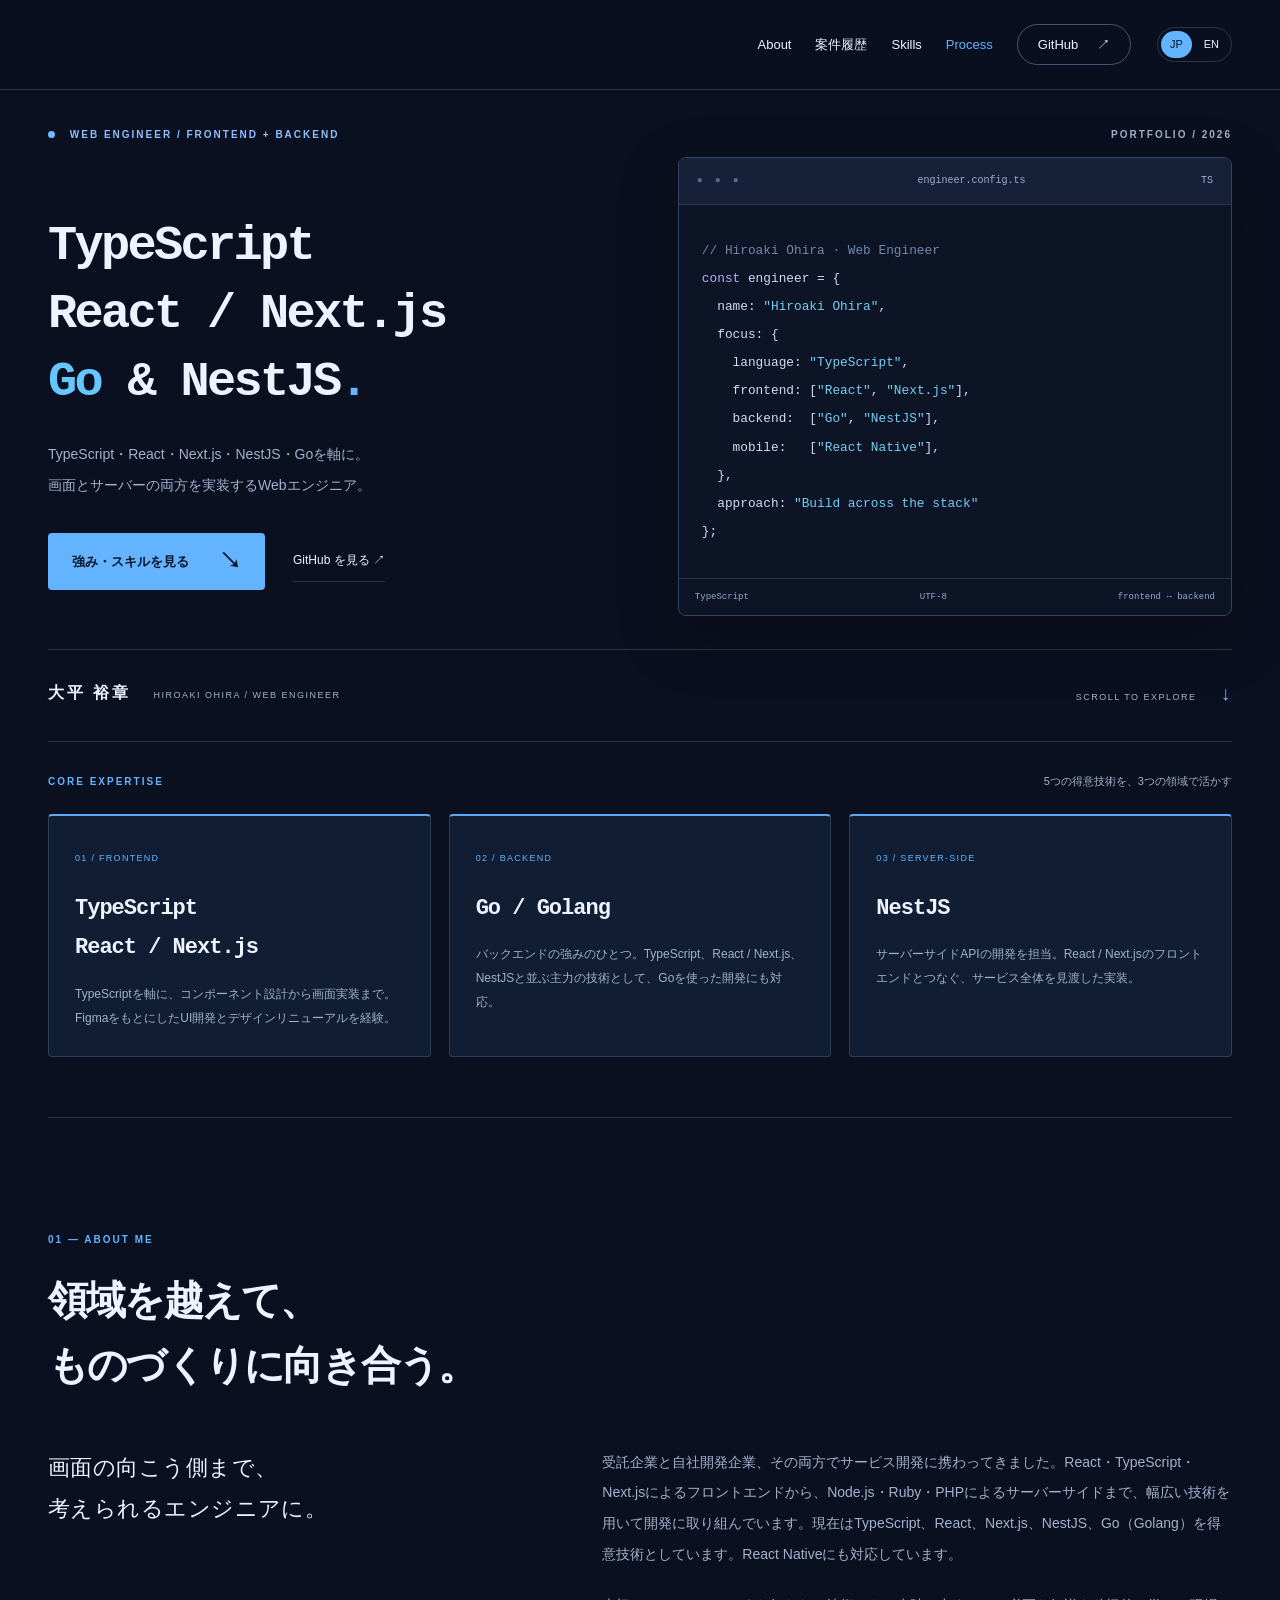
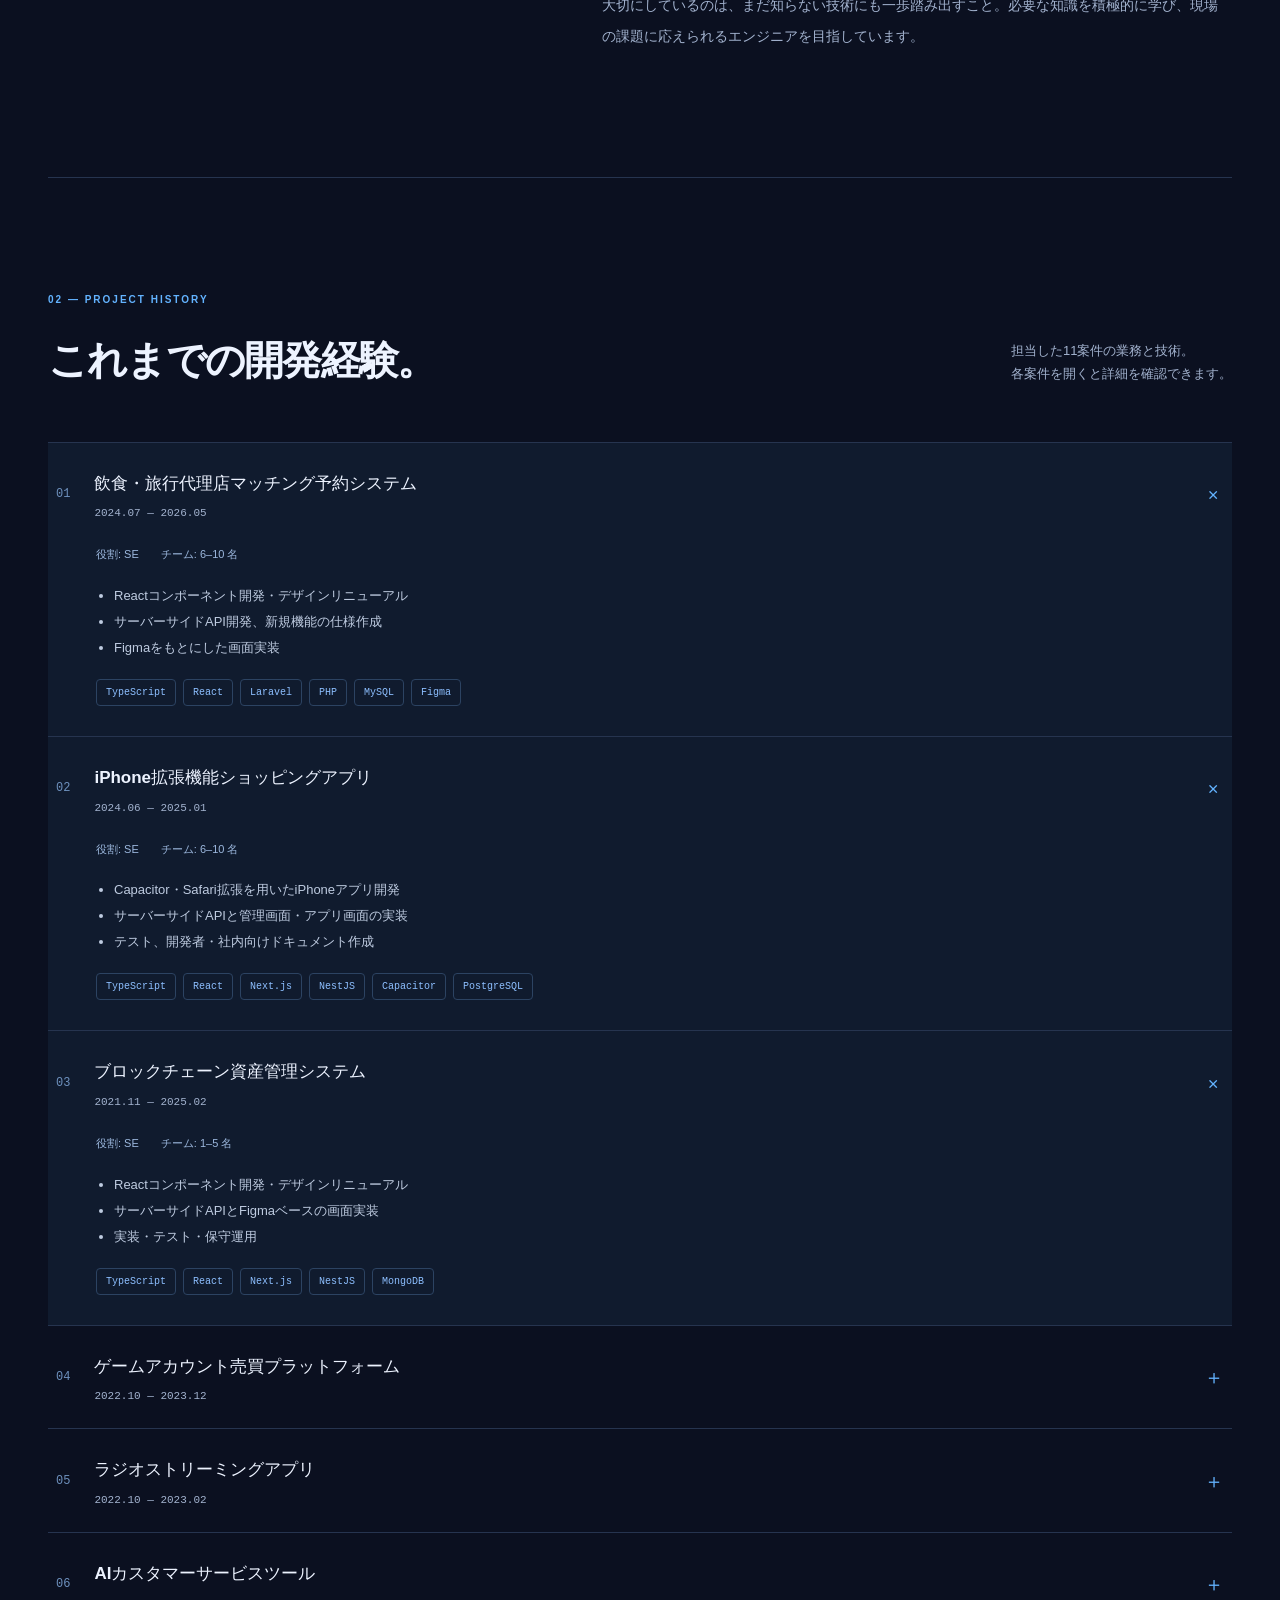
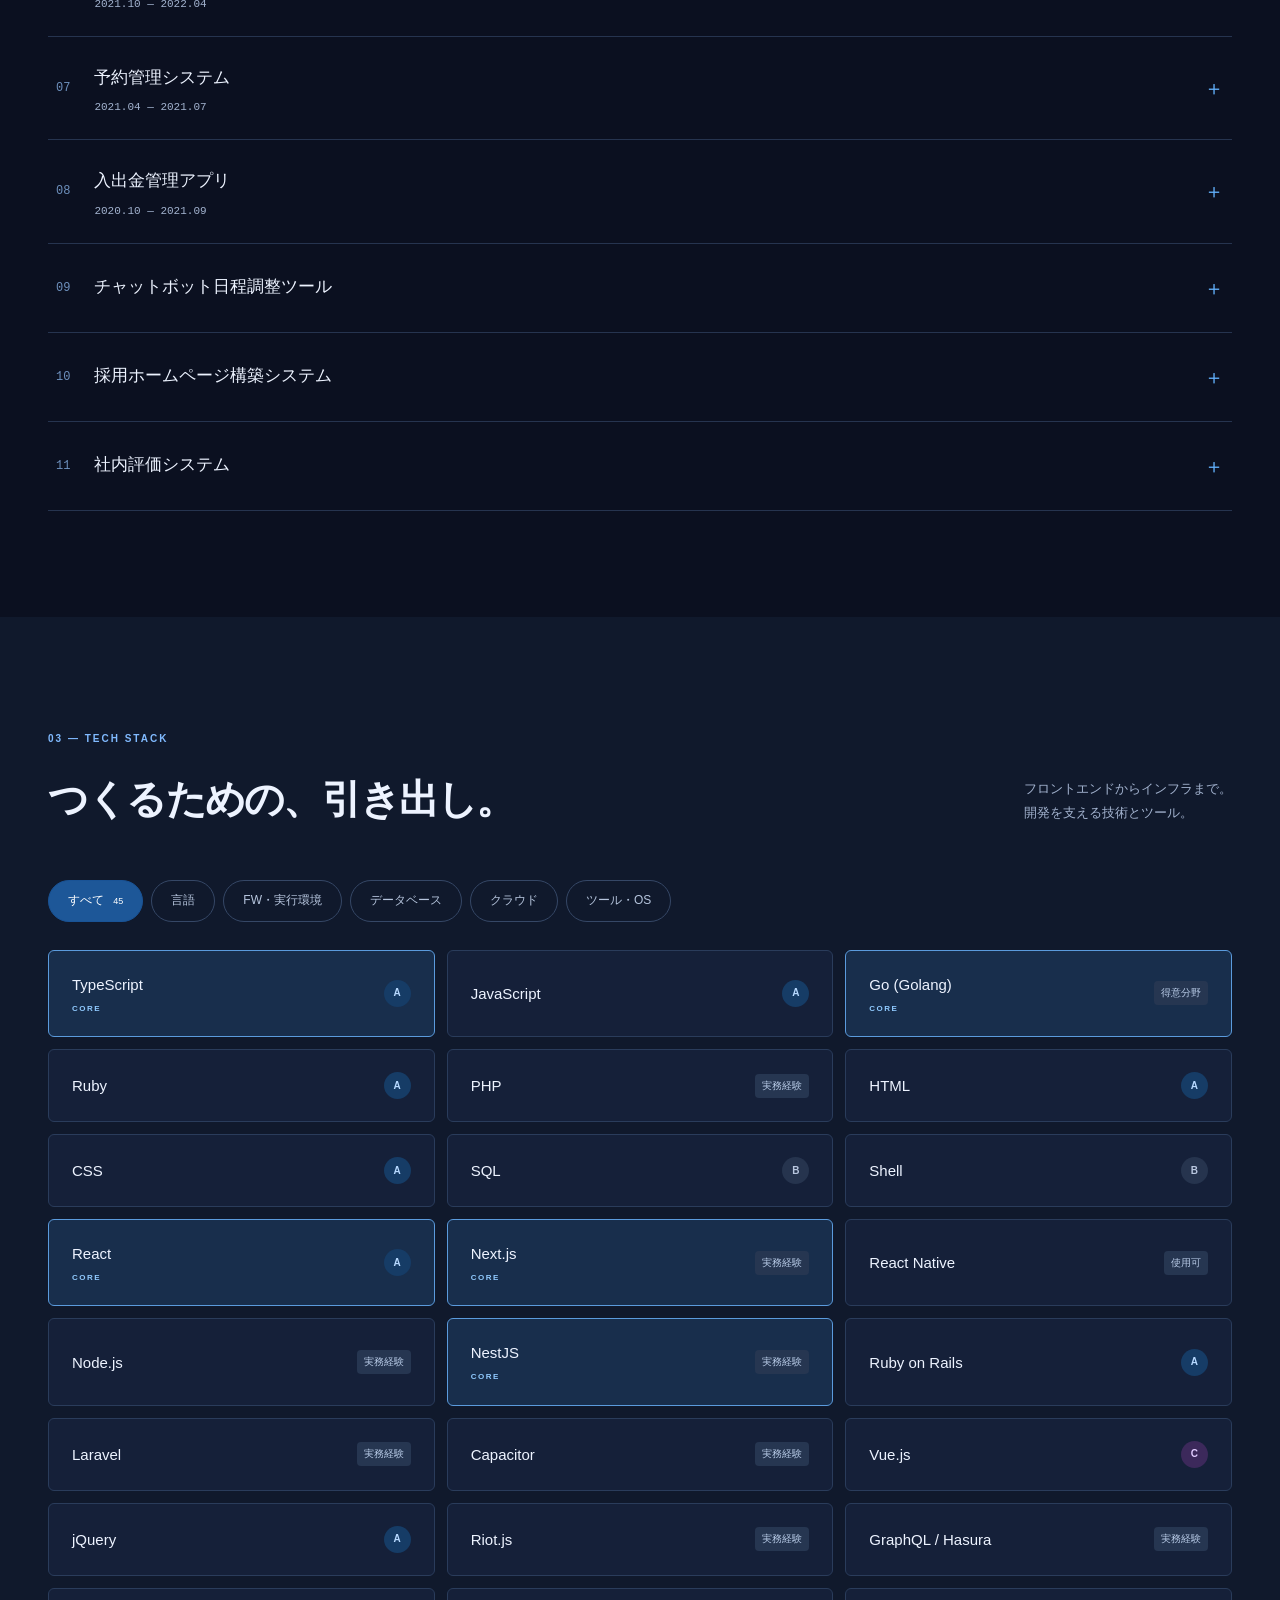
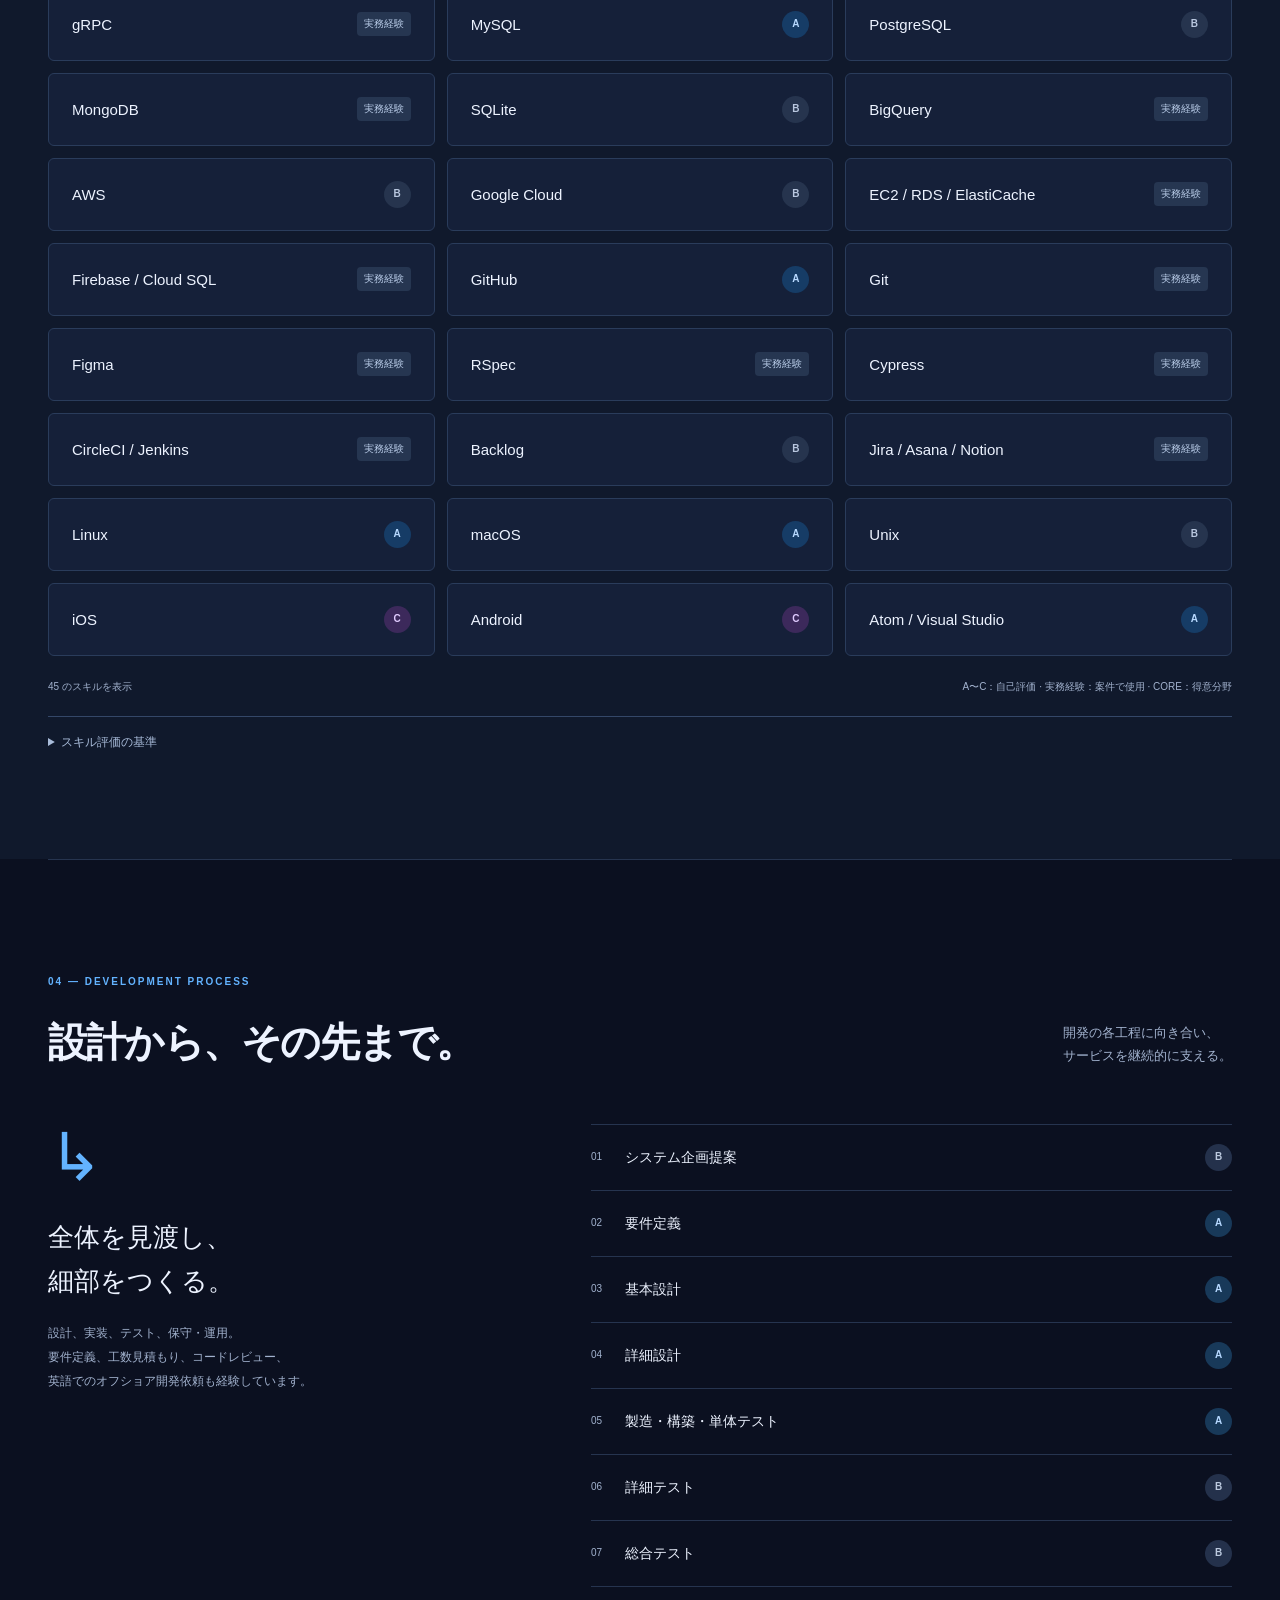
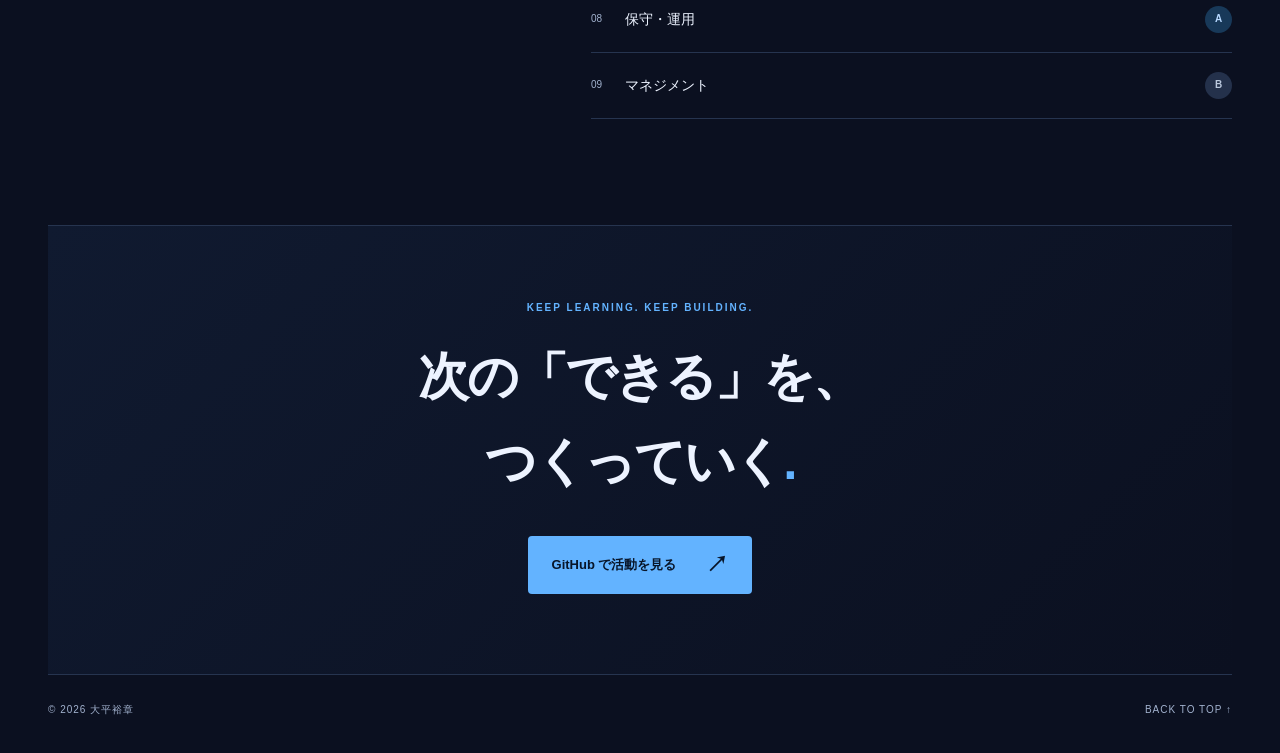
==== commit ec3e3507: "Remove H.O branding from Japanese and English header and footer" ====
--- a/index.html
+++ b/index.html
@@ -1,7 +1,7 @@
 <!doctype html>
 <html lang="ja"><head><meta charset="utf-8"><meta name="viewport" content="width=device-width, initial-scale=1"><meta name="theme-color" content="#111916"><meta name="description" content="大平裕章のポートフォリオ。TypeScript、React、Next.js、NestJS、Goを強みとするWebエンジニア。フロントエンドからサーバーサイドAPIまで対応。"><title>大平裕章 — Web Engineer</title><link rel="stylesheet" href="./index.css"><link rel="alternate" hreflang="ja" href="https://hi629.github.io/"><link rel="alternate" hreflang="en" href="https://hi629.github.io/en.html"><link rel="canonical" href="https://hi629.github.io/"><script src="./language.js"></script></head>
 <body id="top"><a class="skip" href="#main">本文へ移動</a>
-<header class="header"><a class="brand" href="#top" aria-label="トップへ">H<span>.</span>O<span class="brand-label">HIROAKI OHIRA</span></a><div class="language-switch" role="group" aria-label="言語切り替え"><a href="./?lang=ja" lang="ja" hreflang="ja" data-language="ja" aria-current="true">JP</a><a href="./en.html?lang=en" lang="en" hreflang="en" data-language="en">EN</a></div><button class="menu" aria-expanded="false" aria-controls="navigation">メニュー <span aria-hidden="true">＋</span></button><nav id="navigation" aria-label="メインナビゲーション"><a href="#about">About</a><a href="#experience">案件履歴</a><a href="#skills">Skills</a><a href="#process">Process</a><a class="nav-github" href="https://github.com/hi629" target="_blank" rel="noopener noreferrer">GitHub <span aria-hidden="true">↗</span></a></nav></header>
+<header class="header"><div class="language-switch" role="group" aria-label="言語切り替え"><a href="./?lang=ja" lang="ja" hreflang="ja" data-language="ja" aria-current="true">JP</a><a href="./en.html?lang=en" lang="en" hreflang="en" data-language="en">EN</a></div><button class="menu" aria-expanded="false" aria-controls="navigation">メニュー <span aria-hidden="true">＋</span></button><nav id="navigation" aria-label="メインナビゲーション"><a href="#about">About</a><a href="#experience">案件履歴</a><a href="#skills">Skills</a><a href="#process">Process</a><a class="nav-github" href="https://github.com/hi629" target="_blank" rel="noopener noreferrer">GitHub <span aria-hidden="true">↗</span></a></nav></header>
 <main id="main"><section class="hero wrap" aria-labelledby="hero-title"><div class="hero-top"><span class="eyebrow"><span class="dot"></span> WEB ENGINEER / FRONTEND + BACKEND</span><span class="edition">PORTFOLIO / 2026</span></div><div class="hero-layout"><div><h1 id="hero-title">TypeScript<br>React / Next.js<br><span class="accent-word">Go</span> &amp; NestJS<span class="lime">.</span></h1><p class="hero-intro">TypeScript・React・Next.js・NestJS・Goを軸に。<br>画面とサーバーの両方を実装するWebエンジニア。</p><div class="hero-actions"><a class="button" href="#skills">強み・スキルを見る <span aria-hidden="true">↘</span></a><a class="text-link" href="https://github.com/hi629" target="_blank" rel="noopener noreferrer">GitHub を見る ↗</a></div></div><div class="code-window" aria-label="Core technology stack"><div class="code-title"><span class="window-dots" aria-hidden="true">● ● ●</span><span>engineer.config.ts</span><span>TS</span></div><pre><code><span class="syntax-comment">// Hiroaki Ohira · Web Engineer</span>
 <span class="syntax-keyword">const</span> engineer = {
   name: <span class="syntax-string">"Hiroaki Ohira"</span>,
@@ -18,7 +18,7 @@
 <section id="experience" class="section wrap"><div class="section-heading split"><div><span class="eyebrow">02 — PROJECT HISTORY</span><h2>これまでの開発経験。</h2></div><p>担当した11案件の業務と技術。<br>各案件を開くと詳細を確認できます。</p></div><div class="project-list"><details class="project" open><summary><span class="project-number">01</span><span class="project-title"><strong>飲食・旅行代理店マッチング予約システム</strong><span class="project-period">2024.07 — 2026.05</span></span><span class="project-toggle" aria-hidden="true">＋</span></summary><div class="project-body"><div class="project-meta"><span>役割: SE</span><span>チーム: 6–10 名</span></div><ul><li>Reactコンポーネント開発・デザインリニューアル</li><li>サーバーサイドAPI開発、新規機能の仕様作成</li><li>Figmaをもとにした画面実装</li></ul><div class="project-tags" aria-label="使用技術"><span>TypeScript</span><span>React</span><span>Laravel</span><span>PHP</span><span>MySQL</span><span>Figma</span></div></div></details><details class="project" open><summary><span class="project-number">02</span><span class="project-title"><strong>iPhone拡張機能ショッピングアプリ</strong><span class="project-period">2024.06 — 2025.01</span></span><span class="project-toggle" aria-hidden="true">＋</span></summary><div class="project-body"><div class="project-meta"><span>役割: SE</span><span>チーム: 6–10 名</span></div><ul><li>Capacitor・Safari拡張を用いたiPhoneアプリ開発</li><li>サーバーサイドAPIと管理画面・アプリ画面の実装</li><li>テスト、開発者・社内向けドキュメント作成</li></ul><div class="project-tags" aria-label="使用技術"><span>TypeScript</span><span>React</span><span>Next.js</span><span>NestJS</span><span>Capacitor</span><span>PostgreSQL</span></div></div></details><details class="project" open><summary><span class="project-number">03</span><span class="project-title"><strong>ブロックチェーン資産管理システム</strong><span class="project-period">2021.11 — 2025.02</span></span><span class="project-toggle" aria-hidden="true">＋</span></summary><div class="project-body"><div class="project-meta"><span>役割: SE</span><span>チーム: 1–5 名</span></div><ul><li>Reactコンポーネント開発・デザインリニューアル</li><li>サーバーサイドAPIとFigmaベースの画面実装</li><li>実装・テスト・保守運用</li></ul><div class="project-tags" aria-label="使用技術"><span>TypeScript</span><span>React</span><span>Next.js</span><span>NestJS</span><span>MongoDB</span></div></div></details><details class="project"><summary><span class="project-number">04</span><span class="project-title"><strong>ゲームアカウント売買プラットフォーム</strong><span class="project-period">2022.10 — 2023.12</span></span><span class="project-toggle" aria-hidden="true">＋</span></summary><div class="project-body"><div class="project-meta"><span>役割: SE</span><span>チーム: 1–5 名</span></div><ul><li>GraphQL・HasuraによるAPI開発</li><li>仕様・機能の作成、実装・テスト</li><li>Figmaによるプロトタイプデザイン作成</li></ul><div class="project-tags" aria-label="使用技術"><span>TypeScript</span><span>React</span><span>Next.js</span><span>NestJS</span><span>GraphQL</span><span>Hasura</span><span>PostgreSQL</span><span>Cypress</span></div></div></details><details class="project"><summary><span class="project-number">05</span><span class="project-title"><strong>ラジオストリーミングアプリ</strong><span class="project-period">2022.10 — 2023.02</span></span><span class="project-toggle" aria-hidden="true">＋</span></summary><div class="project-body"><div class="project-meta"><span>役割: SE</span><span>チーム: 11–50 名</span></div><ul><li>フロントエンドの新規画面・コンポーネント開発</li><li>仕様・機能の作成、実装・テスト</li></ul><div class="project-tags" aria-label="使用技術"><span>TypeScript</span><span>React</span><span>Next.js</span><span>gRPC</span><span>Figma</span></div></div></details><details class="project"><summary><span class="project-number">06</span><span class="project-title"><strong>AIカスタマーサービスツール</strong><span class="project-period">2021.10 — 2022.04</span></span><span class="project-toggle" aria-hidden="true">＋</span></summary><div class="project-body"><div class="project-meta"><span>役割: SE</span><span>チーム: 1–5 名</span></div><ul><li>新規画面・マイクロフロントエンドの開発</li><li>Figmaをもとにした画面実装とサーバーサイドAPI開発</li><li>実装・テスト・保守運用</li></ul><div class="project-tags" aria-label="使用技術"><span>TypeScript</span><span>React</span><span>Next.js</span><span>NestJS</span><span>MongoDB</span><span>BigQuery</span><span>gRPC</span></div></div></details><details class="project"><summary><span class="project-number">07</span><span class="project-title"><strong>予約管理システム</strong><span class="project-period">2021.04 — 2021.07</span></span><span class="project-toggle" aria-hidden="true">＋</span></summary><div class="project-body"><div class="project-meta"><span>役割: SE</span><span>チーム: 1–5 名</span></div><ul><li>技術選定・要件定義・全体工数見積もり</li><li>デプロイ環境構築とコードのデプロイ</li><li>Figmaベースの画面実装、テスト・保守運用</li></ul><div class="project-tags" aria-label="使用技術"><span>Ruby on Rails</span><span>TypeScript</span><span>React</span><span>Next.js</span><span>RSpec</span><span>MySQL</span><span>Google Cloud</span><span>Firebase</span><span>Cloud SQL</span></div></div></details><details class="project"><summary><span class="project-number">08</span><span class="project-title"><strong>入出金管理アプリ</strong><span class="project-period">2020.10 — 2021.09</span></span><span class="project-toggle" aria-hidden="true">＋</span></summary><div class="project-body"><div class="project-meta"><span>役割: SE</span><span>チーム: 6–10 名</span></div><ul><li>実装・テスト・保守運用、コードレビュー・リファクタリング</li><li>Reactコンポーネントとデザインベースの画面実装</li><li>マイクロサービス間のAPI連携、機能ドキュメント作成</li></ul><div class="project-tags" aria-label="使用技術"><span>Ruby on Rails</span><span>RSpec</span><span>React</span><span>TypeScript</span><span>Next.js</span><span>MySQL</span><span>AWS</span><span>EC2</span><span>RDS</span></div></div></details><details class="project"><summary><span class="project-number">09</span><span class="project-title"><strong>チャットボット日程調整ツール</strong></span><span class="project-toggle" aria-hidden="true">＋</span></summary><div class="project-body"><div class="project-meta"><span>役割: SE</span><span>チーム: 6–10 名</span></div><ul><li>営業スタッフ・クライアントへのヒアリング、要件定義から保守運用まで</li><li>コードレビュー・リファクタリング、AWSサーバー構築・デプロイ</li><li>後進教育とカリキュラム作成</li></ul><div class="project-tags" aria-label="使用技術"><span>Ruby on Rails</span><span>RSpec</span><span>JavaScript</span><span>React</span><span>Riot.js</span><span>MySQL</span><span>AWS</span><span>ElastiCache</span><span>CircleCI</span></div></div></details><details class="project"><summary><span class="project-number">10</span><span class="project-title"><strong>採用ホームページ構築システム</strong></span><span class="project-toggle" aria-hidden="true">＋</span></summary><div class="project-body"><div class="project-meta"><span>役割: PM</span><span>チーム: 1–5 名</span></div><ul><li>機能追加・改修に伴う要件定義・設計</li><li>英語でのオフショア開発依頼、全体工数見積もり・進捗管理</li><li>業務改善、コードレビュー・デプロイ</li></ul><div class="project-tags" aria-label="使用技術"><span>Ruby on Rails</span><span>RSpec</span><span>JavaScript</span><span>MySQL</span><span>AWS</span><span>EC2</span><span>RDS</span><span>CircleCI</span></div></div></details><details class="project"><summary><span class="project-number">11</span><span class="project-title"><strong>社内評価システム</strong></span><span class="project-toggle" aria-hidden="true">＋</span></summary><div class="project-body"><div class="project-meta"><span>役割: SE</span><span>チーム: 1–5 名</span></div><ul><li>実装・テスト・保守運用、テスト仕様書作成</li><li>画面設計書をもとにしたUI実装</li><li>cronによるスクレイピング処理とシステム説明資料の作成</li></ul><div class="project-tags" aria-label="使用技術"><span>Ruby on Rails</span><span>React</span><span>JavaScript</span><span>MySQL</span><span>AWS</span><span>EC2</span><span>RDS</span><span>Jenkins</span></div></div></details></div></section>
 <section id="skills" class="skills-section"><div class="wrap section"><div class="section-heading split"><div><span class="eyebrow">03 — TECH STACK</span><h2>つくるための、引き出し。</h2></div><p>フロントエンドからインフラまで。<br>開発を支える技術とツール。</p></div><div class="filters" role="group" aria-label="スキルのカテゴリ"><button data-filter="all" aria-pressed="true">すべて <span>45</span></button><button data-filter="languages" aria-pressed="false">言語</button><button data-filter="frameworks" aria-pressed="false">FW・実行環境</button><button data-filter="database" aria-pressed="false">データベース</button><button data-filter="cloud" aria-pressed="false">クラウド</button><button data-filter="other" aria-pressed="false">ツール・OS</button></div><div class="skills-grid"><article class="skill skill-core" data-category="languages"><span>TypeScript<small class="core-tag">CORE</small></span><span class="level level-a" aria-label="自己評価 A">A</span></article><article class="skill" data-category="languages"><span>JavaScript</span><span class="level level-a" aria-label="自己評価 A">A</span></article><article class="skill skill-core" data-category="languages"><span>Go (Golang)<small class="core-tag">CORE</small></span><span class="experience-label">得意分野</span></article><article class="skill" data-category="languages"><span>Ruby</span><span class="level level-a" aria-label="自己評価 A">A</span></article><article class="skill" data-category="languages"><span>PHP</span><span class="experience-label">実務経験</span></article><article class="skill" data-category="languages"><span>HTML</span><span class="level level-a" aria-label="自己評価 A">A</span></article><article class="skill" data-category="languages"><span>CSS</span><span class="level level-a" aria-label="自己評価 A">A</span></article><article class="skill" data-category="languages"><span>SQL</span><span class="level level-b" aria-label="自己評価 B">B</span></article><article class="skill" data-category="languages"><span>Shell</span><span class="level level-b" aria-label="自己評価 B">B</span></article><article class="skill skill-core" data-category="frameworks"><span>React<small class="core-tag">CORE</small></span><span class="level level-a" aria-label="自己評価 A">A</span></article><article class="skill skill-core" data-category="frameworks"><span>Next.js<small class="core-tag">CORE</small></span><span class="experience-label">実務経験</span></article><article class="skill" data-category="frameworks"><span>React Native</span><span class="experience-label">使用可</span></article><article class="skill" data-category="frameworks"><span>Node.js</span><span class="experience-label">実務経験</span></article><article class="skill skill-core" data-category="frameworks"><span>NestJS<small class="core-tag">CORE</small></span><span class="experience-label">実務経験</span></article><article class="skill" data-category="frameworks"><span>Ruby on Rails</span><span class="level level-a" aria-label="自己評価 A">A</span></article><article class="skill" data-category="frameworks"><span>Laravel</span><span class="experience-label">実務経験</span></article><article class="skill" data-category="frameworks"><span>Capacitor</span><span class="experience-label">実務経験</span></article><article class="skill" data-category="frameworks"><span>Vue.js</span><span class="level level-c" aria-label="自己評価 C">C</span></article><article class="skill" data-category="frameworks"><span>jQuery</span><span class="level level-a" aria-label="自己評価 A">A</span></article><article class="skill" data-category="frameworks"><span>Riot.js</span><span class="experience-label">実務経験</span></article><article class="skill" data-category="frameworks"><span>GraphQL / Hasura</span><span class="experience-label">実務経験</span></article><article class="skill" data-category="frameworks"><span>gRPC</span><span class="experience-label">実務経験</span></article><article class="skill" data-category="database"><span>MySQL</span><span class="level level-a" aria-label="自己評価 A">A</span></article><article class="skill" data-category="database"><span>PostgreSQL</span><span class="level level-b" aria-label="自己評価 B">B</span></article><article class="skill" data-category="database"><span>MongoDB</span><span class="experience-label">実務経験</span></article><article class="skill" data-category="database"><span>SQLite</span><span class="level level-b" aria-label="自己評価 B">B</span></article><article class="skill" data-category="database"><span>BigQuery</span><span class="experience-label">実務経験</span></article><article class="skill" data-category="cloud"><span>AWS</span><span class="level level-b" aria-label="自己評価 B">B</span></article><article class="skill" data-category="cloud"><span>Google Cloud</span><span class="level level-b" aria-label="自己評価 B">B</span></article><article class="skill" data-category="cloud"><span>EC2 / RDS / ElastiCache</span><span class="experience-label">実務経験</span></article><article class="skill" data-category="cloud"><span>Firebase / Cloud SQL</span><span class="experience-label">実務経験</span></article><article class="skill" data-category="other"><span>GitHub</span><span class="level level-a" aria-label="自己評価 A">A</span></article><article class="skill" data-category="other"><span>Git</span><span class="experience-label">実務経験</span></article><article class="skill" data-category="other"><span>Figma</span><span class="experience-label">実務経験</span></article><article class="skill" data-category="other"><span>RSpec</span><span class="experience-label">実務経験</span></article><article class="skill" data-category="other"><span>Cypress</span><span class="experience-label">実務経験</span></article><article class="skill" data-category="other"><span>CircleCI / Jenkins</span><span class="experience-label">実務経験</span></article><article class="skill" data-category="other"><span>Backlog</span><span class="level level-b" aria-label="自己評価 B">B</span></article><article class="skill" data-category="other"><span>Jira / Asana / Notion</span><span class="experience-label">実務経験</span></article><article class="skill" data-category="other"><span>Linux</span><span class="level level-a" aria-label="自己評価 A">A</span></article><article class="skill" data-category="other"><span>macOS</span><span class="level level-a" aria-label="自己評価 A">A</span></article><article class="skill" data-category="other"><span>Unix</span><span class="level level-b" aria-label="自己評価 B">B</span></article><article class="skill" data-category="other"><span>iOS</span><span class="level level-c" aria-label="自己評価 C">C</span></article><article class="skill" data-category="other"><span>Android</span><span class="level level-c" aria-label="自己評価 C">C</span></article><article class="skill" data-category="other"><span>Atom / Visual Studio</span><span class="level level-a" aria-label="自己評価 A">A</span></article></div><div class="skill-caption"><span id="skill-count" role="status" aria-live="polite">45 のスキルを表示</span><span>A〜C：自己評価 · 実務経験：案件で使用 · CORE：得意分野</span></div><details class="skill-legend"><summary>スキル評価の基準</summary><p>A：業務を独力で遂行し、課題発見・解決や後進教育ができる<br>B：業務を独力で遂行できる<br>C：上位者の指導のもとで業務を遂行できる</p><p>「実務経験」は開発案件での使用経験、「CORE」は得意分野、「使用可」は対応可能な技術を示します。</p></details></div></section>
 <section id="process" class="section wrap"><div class="section-heading split"><div><span class="eyebrow">04 — DEVELOPMENT PROCESS</span><h2>設計から、その先まで。</h2></div><p>開発の各工程に向き合い、<br>サービスを継続的に支える。</p></div><div class="process-layout"><div class="process-note"><span class="process-mark" aria-hidden="true">↳</span><h3>全体を見渡し、<br>細部をつくる。</h3><p>設計、実装、テスト、保守・運用。<br>要件定義、工数見積もり、コードレビュー、<br>英語でのオフショア開発依頼も経験しています。</p></div><div class="steps"><div class="step"><span class="step-number">01</span><h3>システム企画提案</h3><span class="level level-b" aria-label="自己評価 B">B</span></div><div class="step"><span class="step-number">02</span><h3>要件定義</h3><span class="level level-a" aria-label="自己評価 A">A</span></div><div class="step"><span class="step-number">03</span><h3>基本設計</h3><span class="level level-a" aria-label="自己評価 A">A</span></div><div class="step"><span class="step-number">04</span><h3>詳細設計</h3><span class="level level-a" aria-label="自己評価 A">A</span></div><div class="step"><span class="step-number">05</span><h3>製造・構築・単体テスト</h3><span class="level level-a" aria-label="自己評価 A">A</span></div><div class="step"><span class="step-number">06</span><h3>詳細テスト</h3><span class="level level-b" aria-label="自己評価 B">B</span></div><div class="step"><span class="step-number">07</span><h3>総合テスト</h3><span class="level level-b" aria-label="自己評価 B">B</span></div><div class="step"><span class="step-number">08</span><h3>保守・運用</h3><span class="level level-a" aria-label="自己評価 A">A</span></div><div class="step"><span class="step-number">09</span><h3>マネジメント</h3><span class="level level-b" aria-label="自己評価 B">B</span></div></div></div></section>
-<section class="closing wrap"><span class="eyebrow">KEEP LEARNING. KEEP BUILDING.</span><h2>次の「できる」を、<br>つくっていく<span class="lime">.</span></h2><a class="button" href="https://github.com/hi629" target="_blank" rel="noopener noreferrer">GitHub で活動を見る <span aria-hidden="true">↗</span></a></section></main><footer class="wrap footer"><a class="brand" href="#top">H<span>.</span>O</a><span>© 2026 大平裕章</span><a href="#top">BACK TO TOP ↑</a></footer>
+<section class="closing wrap"><span class="eyebrow">KEEP LEARNING. KEEP BUILDING.</span><h2>次の「できる」を、<br>つくっていく<span class="lime">.</span></h2><a class="button" href="https://github.com/hi629" target="_blank" rel="noopener noreferrer">GitHub で活動を見る <span aria-hidden="true">↗</span></a></section></main><footer class="wrap footer"><span>© 2026 大平裕章</span><a href="#top">BACK TO TOP ↑</a></footer>
 <script>
 const menu = document.querySelector('.menu');
 const nav = document.querySelector('#navigation');
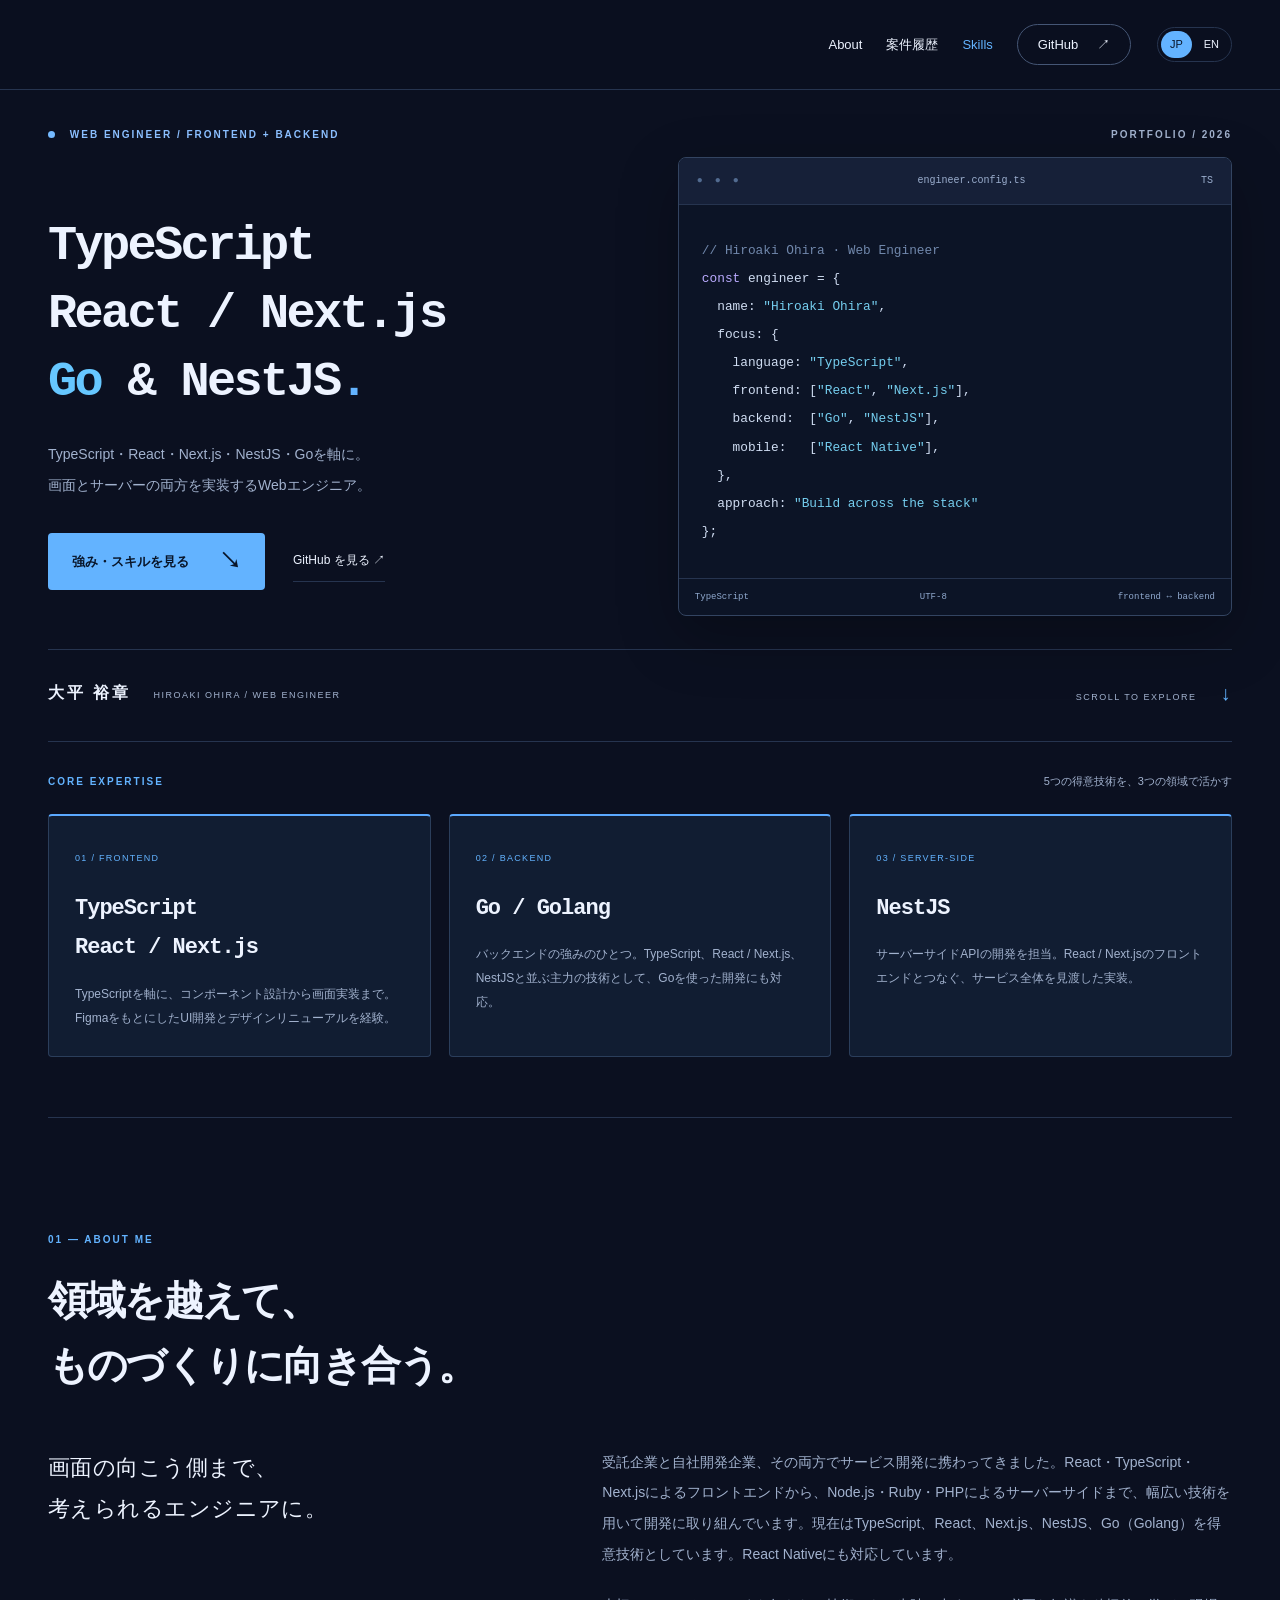
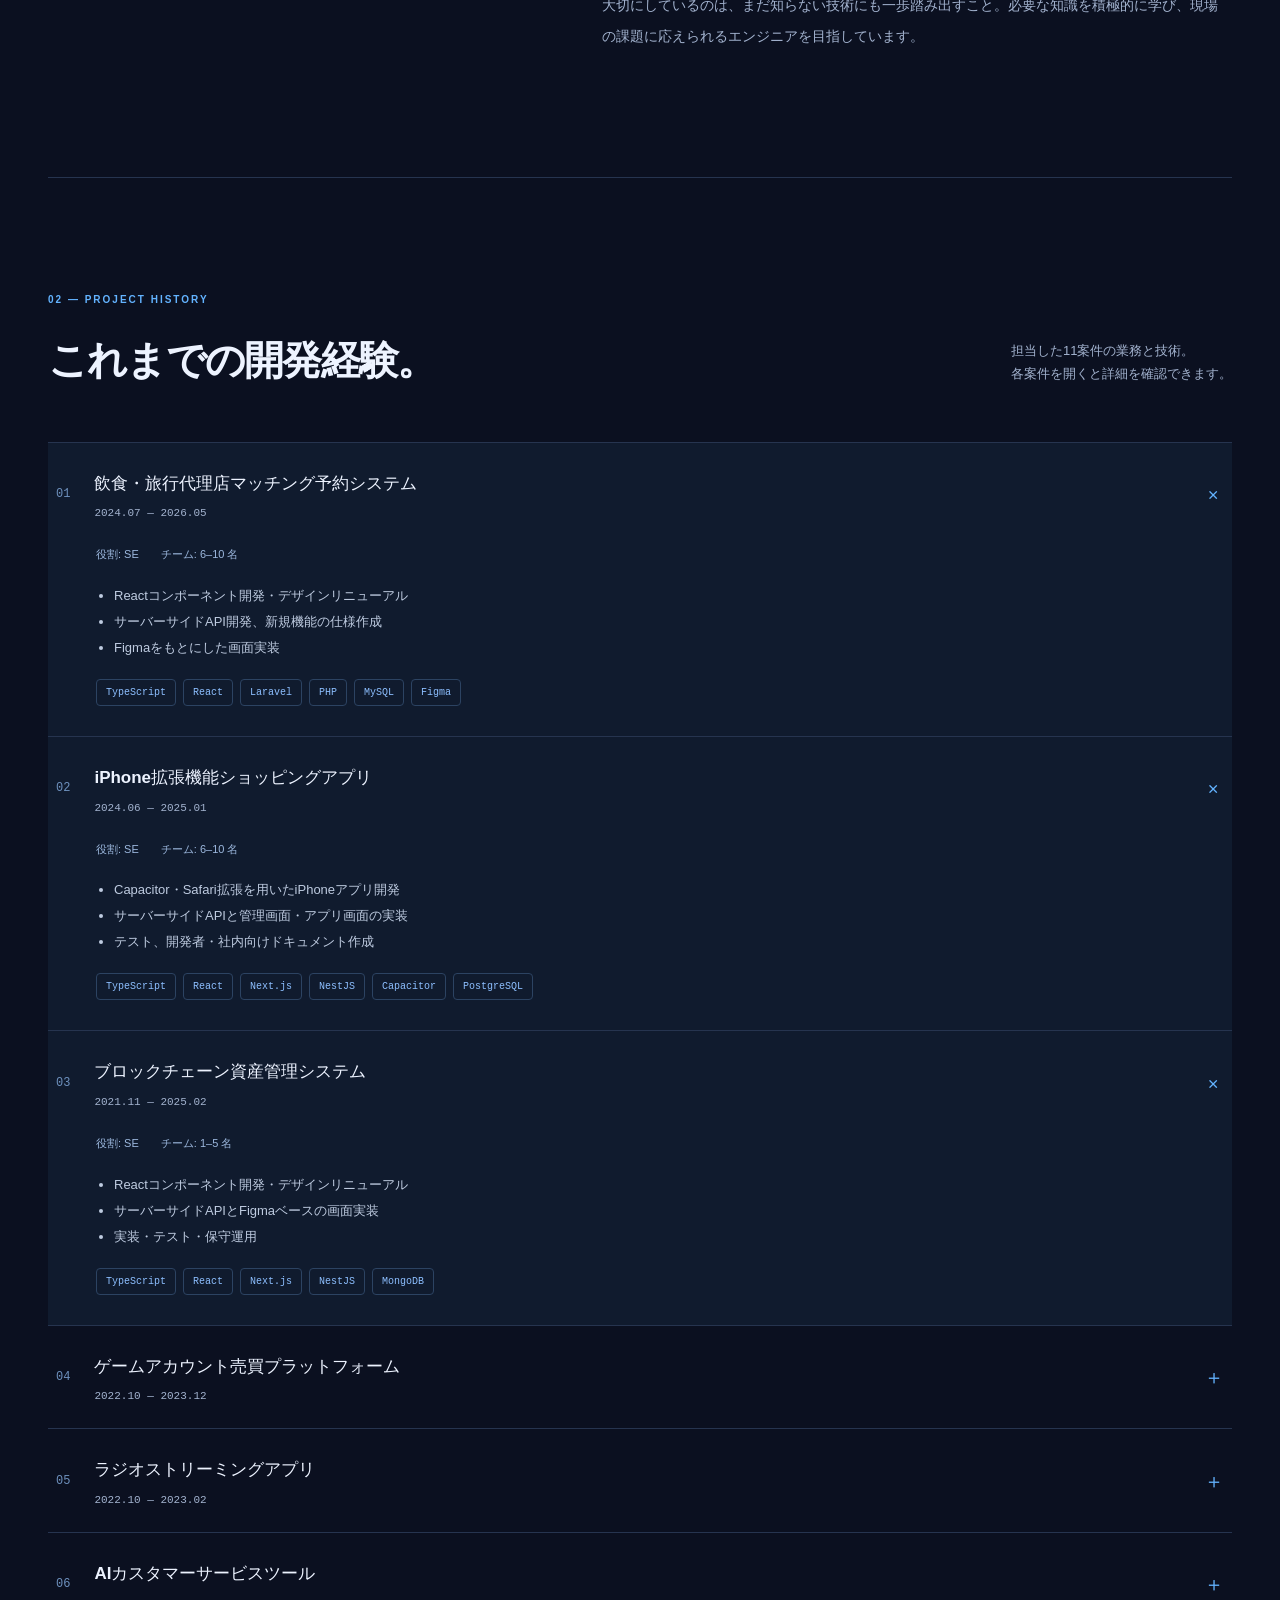
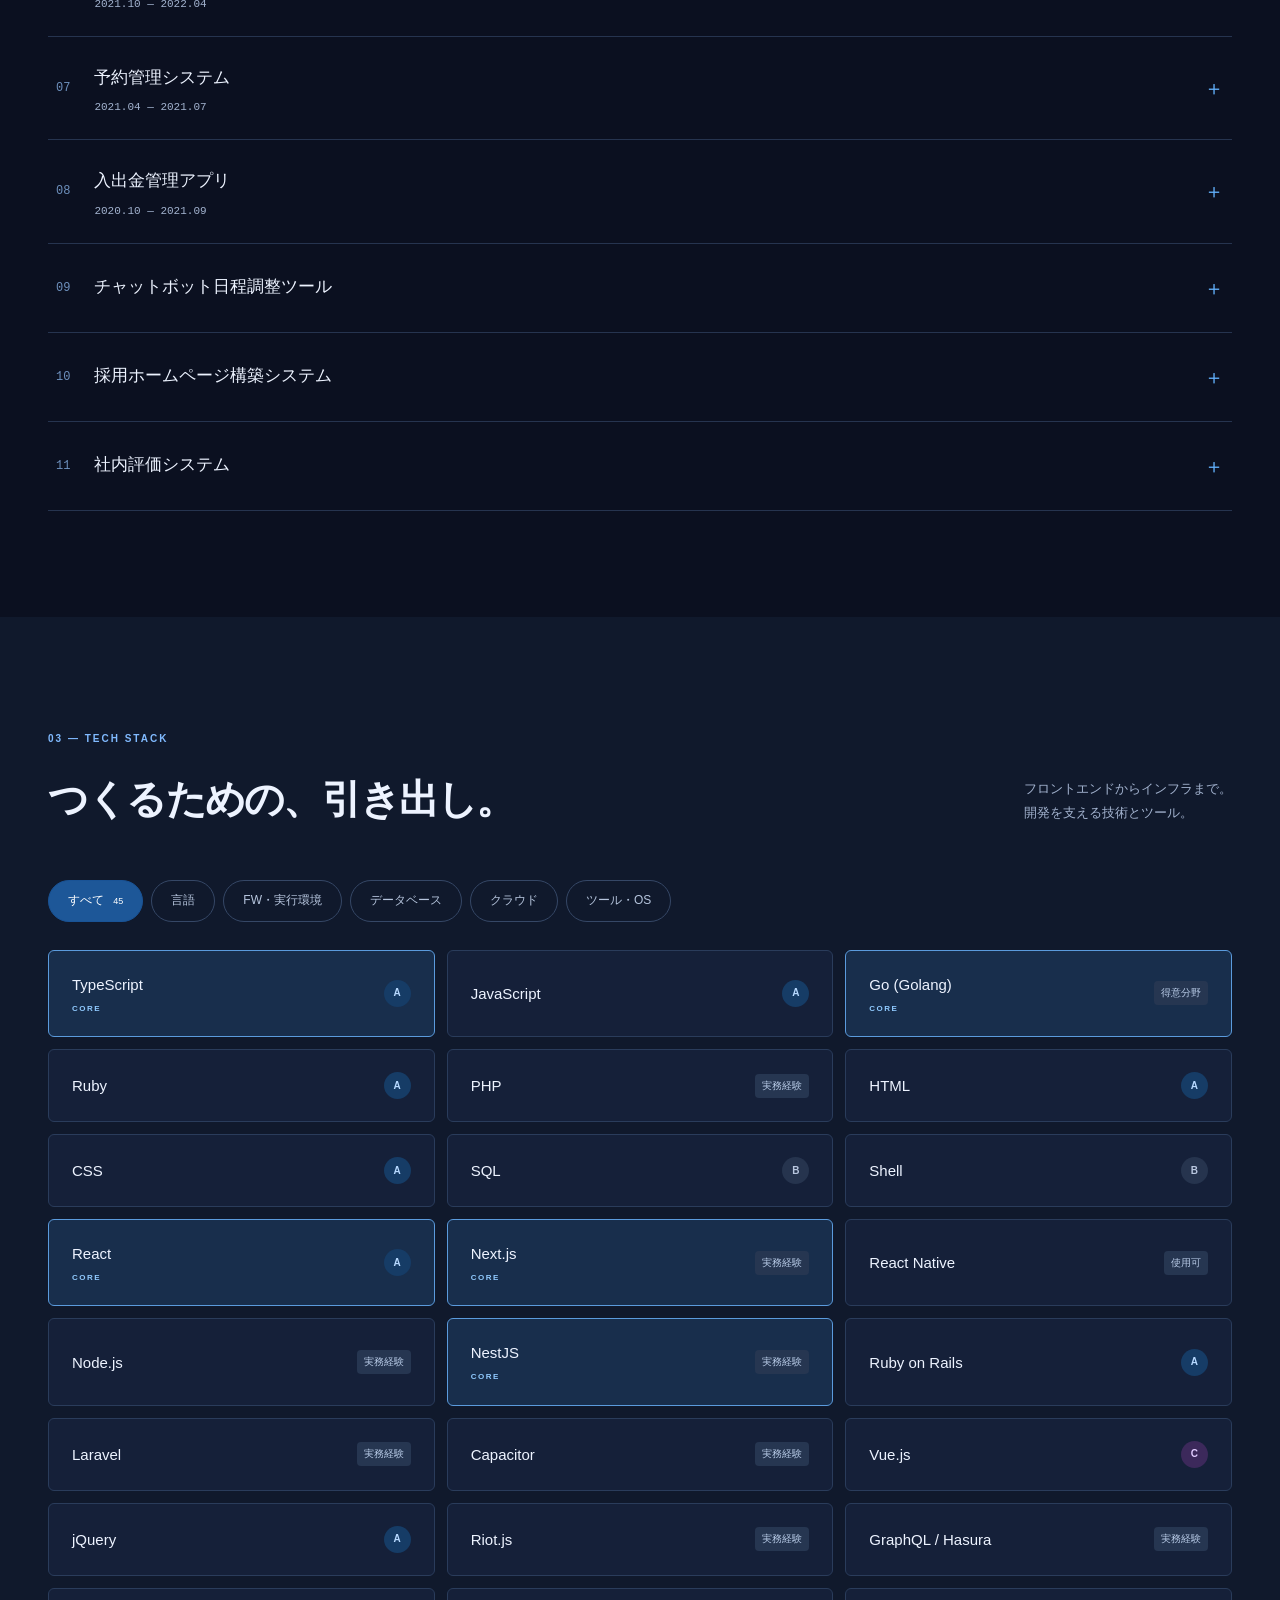
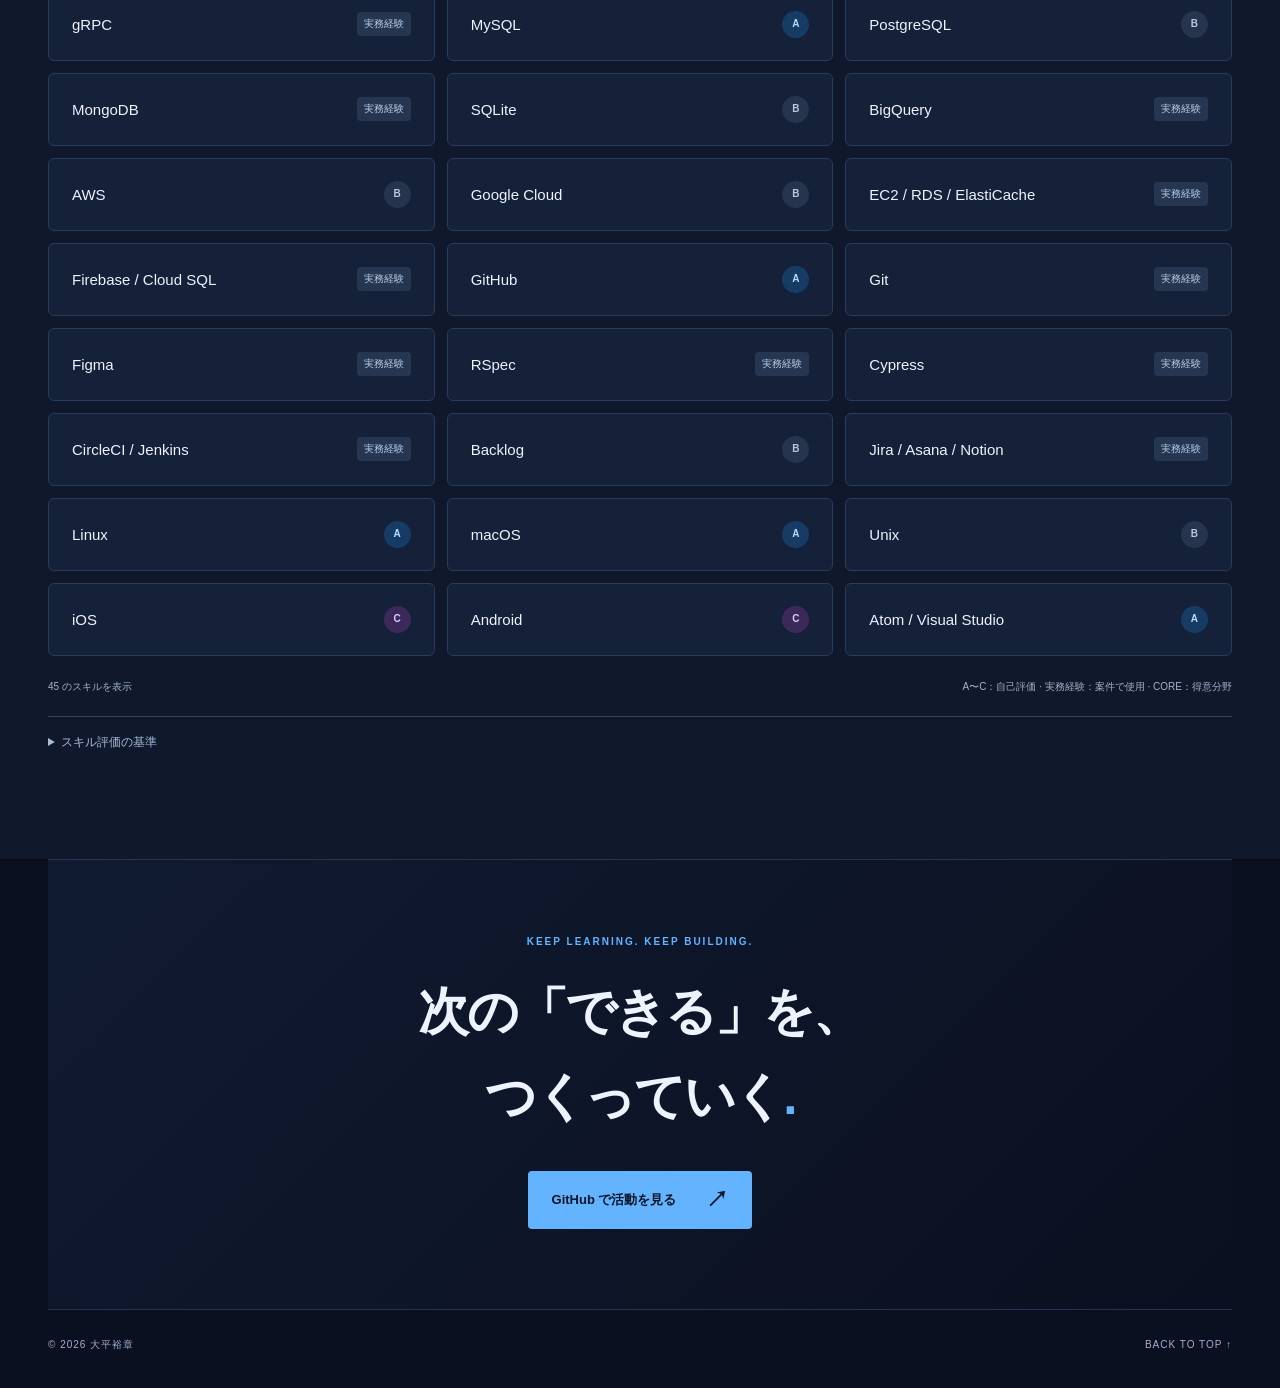
==== commit c6302053: "Remove development process section and navigation from both languages" ====
--- a/index.html
+++ b/index.html
@@ -1,7 +1,7 @@
 <!doctype html>
 <html lang="ja"><head><meta charset="utf-8"><meta name="viewport" content="width=device-width, initial-scale=1"><meta name="theme-color" content="#111916"><meta name="description" content="大平裕章のポートフォリオ。TypeScript、React、Next.js、NestJS、Goを強みとするWebエンジニア。フロントエンドからサーバーサイドAPIまで対応。"><title>大平裕章 — Web Engineer</title><link rel="stylesheet" href="./index.css"><link rel="alternate" hreflang="ja" href="https://hi629.github.io/"><link rel="alternate" hreflang="en" href="https://hi629.github.io/en.html"><link rel="canonical" href="https://hi629.github.io/"><script src="./language.js"></script></head>
 <body id="top"><a class="skip" href="#main">本文へ移動</a>
-<header class="header"><div class="language-switch" role="group" aria-label="言語切り替え"><a href="./?lang=ja" lang="ja" hreflang="ja" data-language="ja" aria-current="true">JP</a><a href="./en.html?lang=en" lang="en" hreflang="en" data-language="en">EN</a></div><button class="menu" aria-expanded="false" aria-controls="navigation">メニュー <span aria-hidden="true">＋</span></button><nav id="navigation" aria-label="メインナビゲーション"><a href="#about">About</a><a href="#experience">案件履歴</a><a href="#skills">Skills</a><a href="#process">Process</a><a class="nav-github" href="https://github.com/hi629" target="_blank" rel="noopener noreferrer">GitHub <span aria-hidden="true">↗</span></a></nav></header>
+<header class="header"><div class="language-switch" role="group" aria-label="言語切り替え"><a href="./?lang=ja" lang="ja" hreflang="ja" data-language="ja" aria-current="true">JP</a><a href="./en.html?lang=en" lang="en" hreflang="en" data-language="en">EN</a></div><button class="menu" aria-expanded="false" aria-controls="navigation">メニュー <span aria-hidden="true">＋</span></button><nav id="navigation" aria-label="メインナビゲーション"><a href="#about">About</a><a href="#experience">案件履歴</a><a href="#skills">Skills</a><a class="nav-github" href="https://github.com/hi629" target="_blank" rel="noopener noreferrer">GitHub <span aria-hidden="true">↗</span></a></nav></header>
 <main id="main"><section class="hero wrap" aria-labelledby="hero-title"><div class="hero-top"><span class="eyebrow"><span class="dot"></span> WEB ENGINEER / FRONTEND + BACKEND</span><span class="edition">PORTFOLIO / 2026</span></div><div class="hero-layout"><div><h1 id="hero-title">TypeScript<br>React / Next.js<br><span class="accent-word">Go</span> &amp; NestJS<span class="lime">.</span></h1><p class="hero-intro">TypeScript・React・Next.js・NestJS・Goを軸に。<br>画面とサーバーの両方を実装するWebエンジニア。</p><div class="hero-actions"><a class="button" href="#skills">強み・スキルを見る <span aria-hidden="true">↘</span></a><a class="text-link" href="https://github.com/hi629" target="_blank" rel="noopener noreferrer">GitHub を見る ↗</a></div></div><div class="code-window" aria-label="Core technology stack"><div class="code-title"><span class="window-dots" aria-hidden="true">● ● ●</span><span>engineer.config.ts</span><span>TS</span></div><pre><code><span class="syntax-comment">// Hiroaki Ohira · Web Engineer</span>
 <span class="syntax-keyword">const</span> engineer = {
   name: <span class="syntax-string">"Hiroaki Ohira"</span>,
@@ -17,7 +17,6 @@
 <section id="about" class="section wrap"><div class="section-heading"><span class="eyebrow">01 — ABOUT ME</span><h2>領域を越えて、<br>ものづくりに向き合う。</h2></div><div class="about-layout"><p class="about-lead">画面の向こう側まで、<br>考えられるエンジニアに。</p><div class="about-copy"><p>受託企業と自社開発企業、その両方でサービス開発に携わってきました。React・TypeScript・Next.jsによるフロントエンドから、Node.js・Ruby・PHPによるサーバーサイドまで、幅広い技術を用いて開発に取り組んでいます。現在はTypeScript、React、Next.js、NestJS、Go（Golang）を得意技術としています。React Nativeにも対応しています。</p><p>大切にしているのは、まだ知らない技術にも一歩踏み出すこと。必要な知識を積極的に学び、現場の課題に応えられるエンジニアを目指しています。</p></div></div></section>
 <section id="experience" class="section wrap"><div class="section-heading split"><div><span class="eyebrow">02 — PROJECT HISTORY</span><h2>これまでの開発経験。</h2></div><p>担当した11案件の業務と技術。<br>各案件を開くと詳細を確認できます。</p></div><div class="project-list"><details class="project" open><summary><span class="project-number">01</span><span class="project-title"><strong>飲食・旅行代理店マッチング予約システム</strong><span class="project-period">2024.07 — 2026.05</span></span><span class="project-toggle" aria-hidden="true">＋</span></summary><div class="project-body"><div class="project-meta"><span>役割: SE</span><span>チーム: 6–10 名</span></div><ul><li>Reactコンポーネント開発・デザインリニューアル</li><li>サーバーサイドAPI開発、新規機能の仕様作成</li><li>Figmaをもとにした画面実装</li></ul><div class="project-tags" aria-label="使用技術"><span>TypeScript</span><span>React</span><span>Laravel</span><span>PHP</span><span>MySQL</span><span>Figma</span></div></div></details><details class="project" open><summary><span class="project-number">02</span><span class="project-title"><strong>iPhone拡張機能ショッピングアプリ</strong><span class="project-period">2024.06 — 2025.01</span></span><span class="project-toggle" aria-hidden="true">＋</span></summary><div class="project-body"><div class="project-meta"><span>役割: SE</span><span>チーム: 6–10 名</span></div><ul><li>Capacitor・Safari拡張を用いたiPhoneアプリ開発</li><li>サーバーサイドAPIと管理画面・アプリ画面の実装</li><li>テスト、開発者・社内向けドキュメント作成</li></ul><div class="project-tags" aria-label="使用技術"><span>TypeScript</span><span>React</span><span>Next.js</span><span>NestJS</span><span>Capacitor</span><span>PostgreSQL</span></div></div></details><details class="project" open><summary><span class="project-number">03</span><span class="project-title"><strong>ブロックチェーン資産管理システム</strong><span class="project-period">2021.11 — 2025.02</span></span><span class="project-toggle" aria-hidden="true">＋</span></summary><div class="project-body"><div class="project-meta"><span>役割: SE</span><span>チーム: 1–5 名</span></div><ul><li>Reactコンポーネント開発・デザインリニューアル</li><li>サーバーサイドAPIとFigmaベースの画面実装</li><li>実装・テスト・保守運用</li></ul><div class="project-tags" aria-label="使用技術"><span>TypeScript</span><span>React</span><span>Next.js</span><span>NestJS</span><span>MongoDB</span></div></div></details><details class="project"><summary><span class="project-number">04</span><span class="project-title"><strong>ゲームアカウント売買プラットフォーム</strong><span class="project-period">2022.10 — 2023.12</span></span><span class="project-toggle" aria-hidden="true">＋</span></summary><div class="project-body"><div class="project-meta"><span>役割: SE</span><span>チーム: 1–5 名</span></div><ul><li>GraphQL・HasuraによるAPI開発</li><li>仕様・機能の作成、実装・テスト</li><li>Figmaによるプロトタイプデザイン作成</li></ul><div class="project-tags" aria-label="使用技術"><span>TypeScript</span><span>React</span><span>Next.js</span><span>NestJS</span><span>GraphQL</span><span>Hasura</span><span>PostgreSQL</span><span>Cypress</span></div></div></details><details class="project"><summary><span class="project-number">05</span><span class="project-title"><strong>ラジオストリーミングアプリ</strong><span class="project-period">2022.10 — 2023.02</span></span><span class="project-toggle" aria-hidden="true">＋</span></summary><div class="project-body"><div class="project-meta"><span>役割: SE</span><span>チーム: 11–50 名</span></div><ul><li>フロントエンドの新規画面・コンポーネント開発</li><li>仕様・機能の作成、実装・テスト</li></ul><div class="project-tags" aria-label="使用技術"><span>TypeScript</span><span>React</span><span>Next.js</span><span>gRPC</span><span>Figma</span></div></div></details><details class="project"><summary><span class="project-number">06</span><span class="project-title"><strong>AIカスタマーサービスツール</strong><span class="project-period">2021.10 — 2022.04</span></span><span class="project-toggle" aria-hidden="true">＋</span></summary><div class="project-body"><div class="project-meta"><span>役割: SE</span><span>チーム: 1–5 名</span></div><ul><li>新規画面・マイクロフロントエンドの開発</li><li>Figmaをもとにした画面実装とサーバーサイドAPI開発</li><li>実装・テスト・保守運用</li></ul><div class="project-tags" aria-label="使用技術"><span>TypeScript</span><span>React</span><span>Next.js</span><span>NestJS</span><span>MongoDB</span><span>BigQuery</span><span>gRPC</span></div></div></details><details class="project"><summary><span class="project-number">07</span><span class="project-title"><strong>予約管理システム</strong><span class="project-period">2021.04 — 2021.07</span></span><span class="project-toggle" aria-hidden="true">＋</span></summary><div class="project-body"><div class="project-meta"><span>役割: SE</span><span>チーム: 1–5 名</span></div><ul><li>技術選定・要件定義・全体工数見積もり</li><li>デプロイ環境構築とコードのデプロイ</li><li>Figmaベースの画面実装、テスト・保守運用</li></ul><div class="project-tags" aria-label="使用技術"><span>Ruby on Rails</span><span>TypeScript</span><span>React</span><span>Next.js</span><span>RSpec</span><span>MySQL</span><span>Google Cloud</span><span>Firebase</span><span>Cloud SQL</span></div></div></details><details class="project"><summary><span class="project-number">08</span><span class="project-title"><strong>入出金管理アプリ</strong><span class="project-period">2020.10 — 2021.09</span></span><span class="project-toggle" aria-hidden="true">＋</span></summary><div class="project-body"><div class="project-meta"><span>役割: SE</span><span>チーム: 6–10 名</span></div><ul><li>実装・テスト・保守運用、コードレビュー・リファクタリング</li><li>Reactコンポーネントとデザインベースの画面実装</li><li>マイクロサービス間のAPI連携、機能ドキュメント作成</li></ul><div class="project-tags" aria-label="使用技術"><span>Ruby on Rails</span><span>RSpec</span><span>React</span><span>TypeScript</span><span>Next.js</span><span>MySQL</span><span>AWS</span><span>EC2</span><span>RDS</span></div></div></details><details class="project"><summary><span class="project-number">09</span><span class="project-title"><strong>チャットボット日程調整ツール</strong></span><span class="project-toggle" aria-hidden="true">＋</span></summary><div class="project-body"><div class="project-meta"><span>役割: SE</span><span>チーム: 6–10 名</span></div><ul><li>営業スタッフ・クライアントへのヒアリング、要件定義から保守運用まで</li><li>コードレビュー・リファクタリング、AWSサーバー構築・デプロイ</li><li>後進教育とカリキュラム作成</li></ul><div class="project-tags" aria-label="使用技術"><span>Ruby on Rails</span><span>RSpec</span><span>JavaScript</span><span>React</span><span>Riot.js</span><span>MySQL</span><span>AWS</span><span>ElastiCache</span><span>CircleCI</span></div></div></details><details class="project"><summary><span class="project-number">10</span><span class="project-title"><strong>採用ホームページ構築システム</strong></span><span class="project-toggle" aria-hidden="true">＋</span></summary><div class="project-body"><div class="project-meta"><span>役割: PM</span><span>チーム: 1–5 名</span></div><ul><li>機能追加・改修に伴う要件定義・設計</li><li>英語でのオフショア開発依頼、全体工数見積もり・進捗管理</li><li>業務改善、コードレビュー・デプロイ</li></ul><div class="project-tags" aria-label="使用技術"><span>Ruby on Rails</span><span>RSpec</span><span>JavaScript</span><span>MySQL</span><span>AWS</span><span>EC2</span><span>RDS</span><span>CircleCI</span></div></div></details><details class="project"><summary><span class="project-number">11</span><span class="project-title"><strong>社内評価システム</strong></span><span class="project-toggle" aria-hidden="true">＋</span></summary><div class="project-body"><div class="project-meta"><span>役割: SE</span><span>チーム: 1–5 名</span></div><ul><li>実装・テスト・保守運用、テスト仕様書作成</li><li>画面設計書をもとにしたUI実装</li><li>cronによるスクレイピング処理とシステム説明資料の作成</li></ul><div class="project-tags" aria-label="使用技術"><span>Ruby on Rails</span><span>React</span><span>JavaScript</span><span>MySQL</span><span>AWS</span><span>EC2</span><span>RDS</span><span>Jenkins</span></div></div></details></div></section>
 <section id="skills" class="skills-section"><div class="wrap section"><div class="section-heading split"><div><span class="eyebrow">03 — TECH STACK</span><h2>つくるための、引き出し。</h2></div><p>フロントエンドからインフラまで。<br>開発を支える技術とツール。</p></div><div class="filters" role="group" aria-label="スキルのカテゴリ"><button data-filter="all" aria-pressed="true">すべて <span>45</span></button><button data-filter="languages" aria-pressed="false">言語</button><button data-filter="frameworks" aria-pressed="false">FW・実行環境</button><button data-filter="database" aria-pressed="false">データベース</button><button data-filter="cloud" aria-pressed="false">クラウド</button><button data-filter="other" aria-pressed="false">ツール・OS</button></div><div class="skills-grid"><article class="skill skill-core" data-category="languages"><span>TypeScript<small class="core-tag">CORE</small></span><span class="level level-a" aria-label="自己評価 A">A</span></article><article class="skill" data-category="languages"><span>JavaScript</span><span class="level level-a" aria-label="自己評価 A">A</span></article><article class="skill skill-core" data-category="languages"><span>Go (Golang)<small class="core-tag">CORE</small></span><span class="experience-label">得意分野</span></article><article class="skill" data-category="languages"><span>Ruby</span><span class="level level-a" aria-label="自己評価 A">A</span></article><article class="skill" data-category="languages"><span>PHP</span><span class="experience-label">実務経験</span></article><article class="skill" data-category="languages"><span>HTML</span><span class="level level-a" aria-label="自己評価 A">A</span></article><article class="skill" data-category="languages"><span>CSS</span><span class="level level-a" aria-label="自己評価 A">A</span></article><article class="skill" data-category="languages"><span>SQL</span><span class="level level-b" aria-label="自己評価 B">B</span></article><article class="skill" data-category="languages"><span>Shell</span><span class="level level-b" aria-label="自己評価 B">B</span></article><article class="skill skill-core" data-category="frameworks"><span>React<small class="core-tag">CORE</small></span><span class="level level-a" aria-label="自己評価 A">A</span></article><article class="skill skill-core" data-category="frameworks"><span>Next.js<small class="core-tag">CORE</small></span><span class="experience-label">実務経験</span></article><article class="skill" data-category="frameworks"><span>React Native</span><span class="experience-label">使用可</span></article><article class="skill" data-category="frameworks"><span>Node.js</span><span class="experience-label">実務経験</span></article><article class="skill skill-core" data-category="frameworks"><span>NestJS<small class="core-tag">CORE</small></span><span class="experience-label">実務経験</span></article><article class="skill" data-category="frameworks"><span>Ruby on Rails</span><span class="level level-a" aria-label="自己評価 A">A</span></article><article class="skill" data-category="frameworks"><span>Laravel</span><span class="experience-label">実務経験</span></article><article class="skill" data-category="frameworks"><span>Capacitor</span><span class="experience-label">実務経験</span></article><article class="skill" data-category="frameworks"><span>Vue.js</span><span class="level level-c" aria-label="自己評価 C">C</span></article><article class="skill" data-category="frameworks"><span>jQuery</span><span class="level level-a" aria-label="自己評価 A">A</span></article><article class="skill" data-category="frameworks"><span>Riot.js</span><span class="experience-label">実務経験</span></article><article class="skill" data-category="frameworks"><span>GraphQL / Hasura</span><span class="experience-label">実務経験</span></article><article class="skill" data-category="frameworks"><span>gRPC</span><span class="experience-label">実務経験</span></article><article class="skill" data-category="database"><span>MySQL</span><span class="level level-a" aria-label="自己評価 A">A</span></article><article class="skill" data-category="database"><span>PostgreSQL</span><span class="level level-b" aria-label="自己評価 B">B</span></article><article class="skill" data-category="database"><span>MongoDB</span><span class="experience-label">実務経験</span></article><article class="skill" data-category="database"><span>SQLite</span><span class="level level-b" aria-label="自己評価 B">B</span></article><article class="skill" data-category="database"><span>BigQuery</span><span class="experience-label">実務経験</span></article><article class="skill" data-category="cloud"><span>AWS</span><span class="level level-b" aria-label="自己評価 B">B</span></article><article class="skill" data-category="cloud"><span>Google Cloud</span><span class="level level-b" aria-label="自己評価 B">B</span></article><article class="skill" data-category="cloud"><span>EC2 / RDS / ElastiCache</span><span class="experience-label">実務経験</span></article><article class="skill" data-category="cloud"><span>Firebase / Cloud SQL</span><span class="experience-label">実務経験</span></article><article class="skill" data-category="other"><span>GitHub</span><span class="level level-a" aria-label="自己評価 A">A</span></article><article class="skill" data-category="other"><span>Git</span><span class="experience-label">実務経験</span></article><article class="skill" data-category="other"><span>Figma</span><span class="experience-label">実務経験</span></article><article class="skill" data-category="other"><span>RSpec</span><span class="experience-label">実務経験</span></article><article class="skill" data-category="other"><span>Cypress</span><span class="experience-label">実務経験</span></article><article class="skill" data-category="other"><span>CircleCI / Jenkins</span><span class="experience-label">実務経験</span></article><article class="skill" data-category="other"><span>Backlog</span><span class="level level-b" aria-label="自己評価 B">B</span></article><article class="skill" data-category="other"><span>Jira / Asana / Notion</span><span class="experience-label">実務経験</span></article><article class="skill" data-category="other"><span>Linux</span><span class="level level-a" aria-label="自己評価 A">A</span></article><article class="skill" data-category="other"><span>macOS</span><span class="level level-a" aria-label="自己評価 A">A</span></article><article class="skill" data-category="other"><span>Unix</span><span class="level level-b" aria-label="自己評価 B">B</span></article><article class="skill" data-category="other"><span>iOS</span><span class="level level-c" aria-label="自己評価 C">C</span></article><article class="skill" data-category="other"><span>Android</span><span class="level level-c" aria-label="自己評価 C">C</span></article><article class="skill" data-category="other"><span>Atom / Visual Studio</span><span class="level level-a" aria-label="自己評価 A">A</span></article></div><div class="skill-caption"><span id="skill-count" role="status" aria-live="polite">45 のスキルを表示</span><span>A〜C：自己評価 · 実務経験：案件で使用 · CORE：得意分野</span></div><details class="skill-legend"><summary>スキル評価の基準</summary><p>A：業務を独力で遂行し、課題発見・解決や後進教育ができる<br>B：業務を独力で遂行できる<br>C：上位者の指導のもとで業務を遂行できる</p><p>「実務経験」は開発案件での使用経験、「CORE」は得意分野、「使用可」は対応可能な技術を示します。</p></details></div></section>
-<section id="process" class="section wrap"><div class="section-heading split"><div><span class="eyebrow">04 — DEVELOPMENT PROCESS</span><h2>設計から、その先まで。</h2></div><p>開発の各工程に向き合い、<br>サービスを継続的に支える。</p></div><div class="process-layout"><div class="process-note"><span class="process-mark" aria-hidden="true">↳</span><h3>全体を見渡し、<br>細部をつくる。</h3><p>設計、実装、テスト、保守・運用。<br>要件定義、工数見積もり、コードレビュー、<br>英語でのオフショア開発依頼も経験しています。</p></div><div class="steps"><div class="step"><span class="step-number">01</span><h3>システム企画提案</h3><span class="level level-b" aria-label="自己評価 B">B</span></div><div class="step"><span class="step-number">02</span><h3>要件定義</h3><span class="level level-a" aria-label="自己評価 A">A</span></div><div class="step"><span class="step-number">03</span><h3>基本設計</h3><span class="level level-a" aria-label="自己評価 A">A</span></div><div class="step"><span class="step-number">04</span><h3>詳細設計</h3><span class="level level-a" aria-label="自己評価 A">A</span></div><div class="step"><span class="step-number">05</span><h3>製造・構築・単体テスト</h3><span class="level level-a" aria-label="自己評価 A">A</span></div><div class="step"><span class="step-number">06</span><h3>詳細テスト</h3><span class="level level-b" aria-label="自己評価 B">B</span></div><div class="step"><span class="step-number">07</span><h3>総合テスト</h3><span class="level level-b" aria-label="自己評価 B">B</span></div><div class="step"><span class="step-number">08</span><h3>保守・運用</h3><span class="level level-a" aria-label="自己評価 A">A</span></div><div class="step"><span class="step-number">09</span><h3>マネジメント</h3><span class="level level-b" aria-label="自己評価 B">B</span></div></div></div></section>
 <section class="closing wrap"><span class="eyebrow">KEEP LEARNING. KEEP BUILDING.</span><h2>次の「できる」を、<br>つくっていく<span class="lime">.</span></h2><a class="button" href="https://github.com/hi629" target="_blank" rel="noopener noreferrer">GitHub で活動を見る <span aria-hidden="true">↗</span></a></section></main><footer class="wrap footer"><span>© 2026 大平裕章</span><a href="#top">BACK TO TOP ↑</a></footer>
 <script>
 const menu = document.querySelector('.menu');
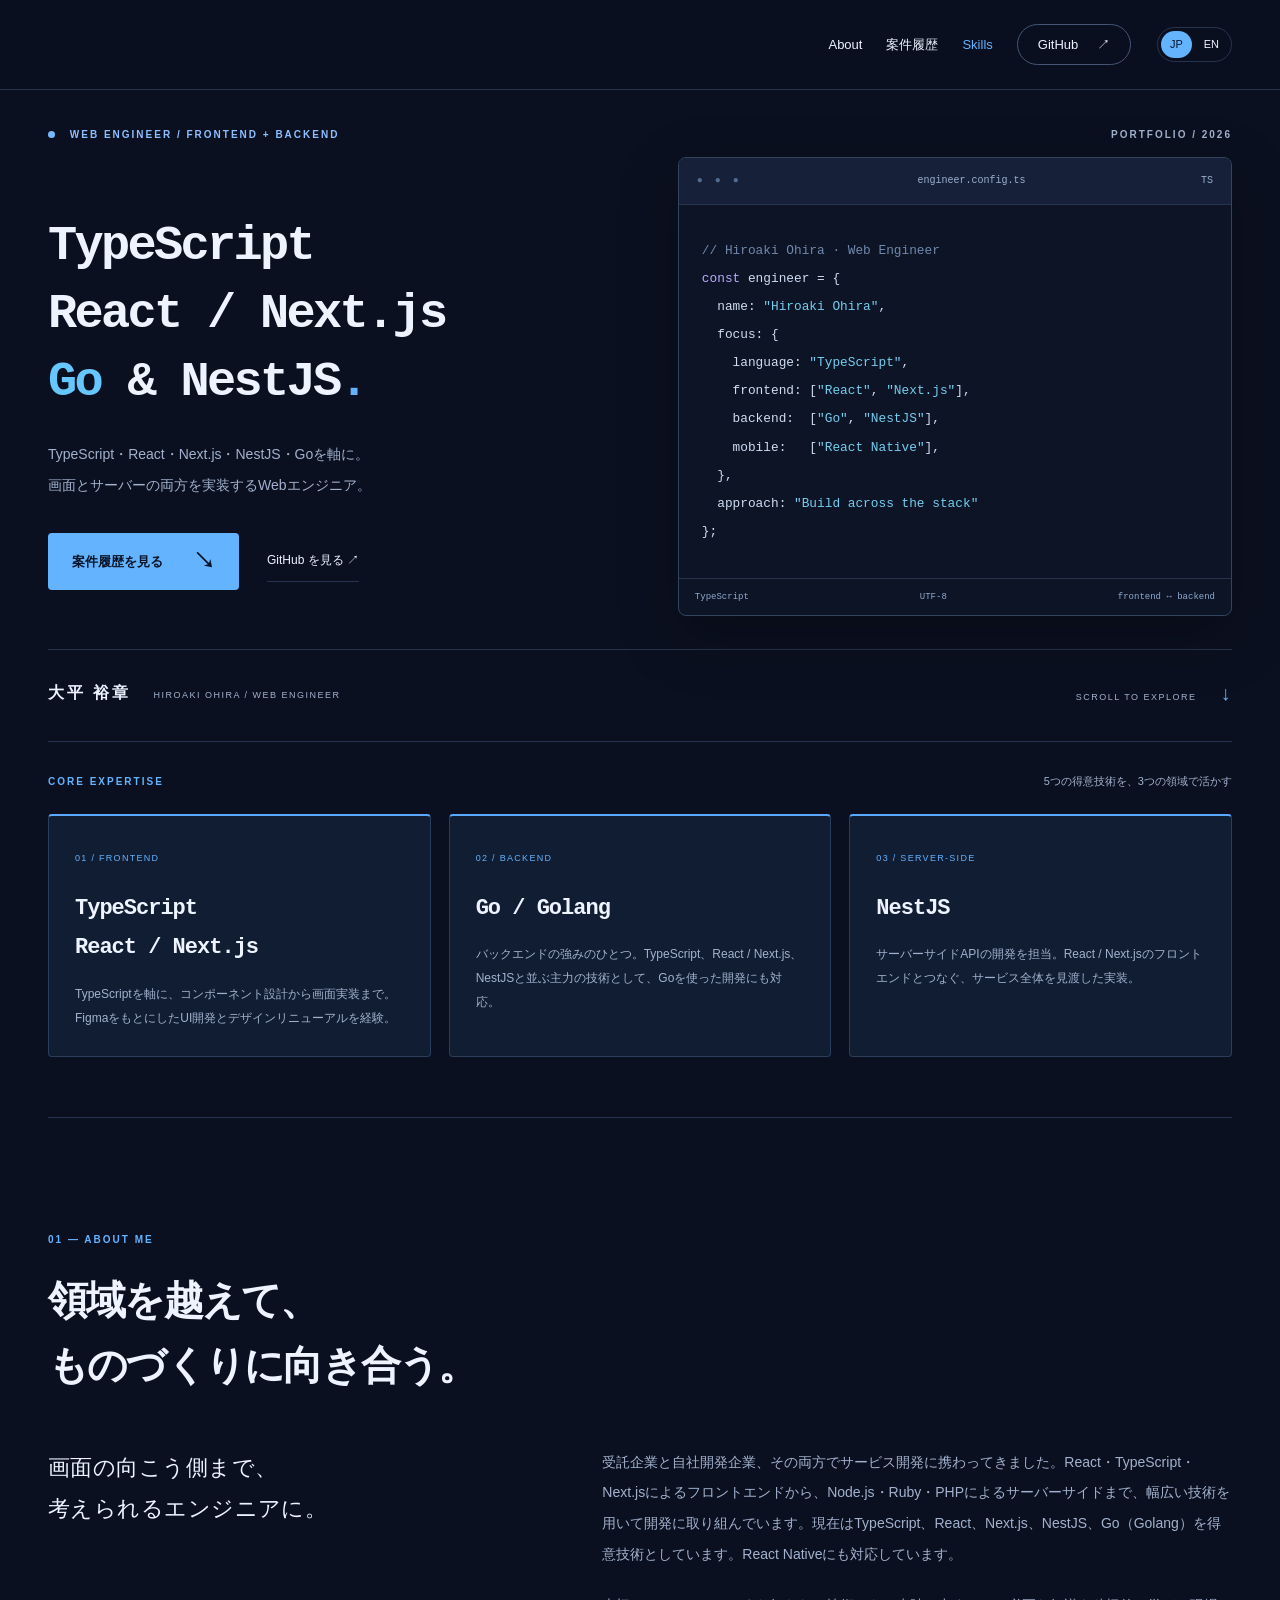
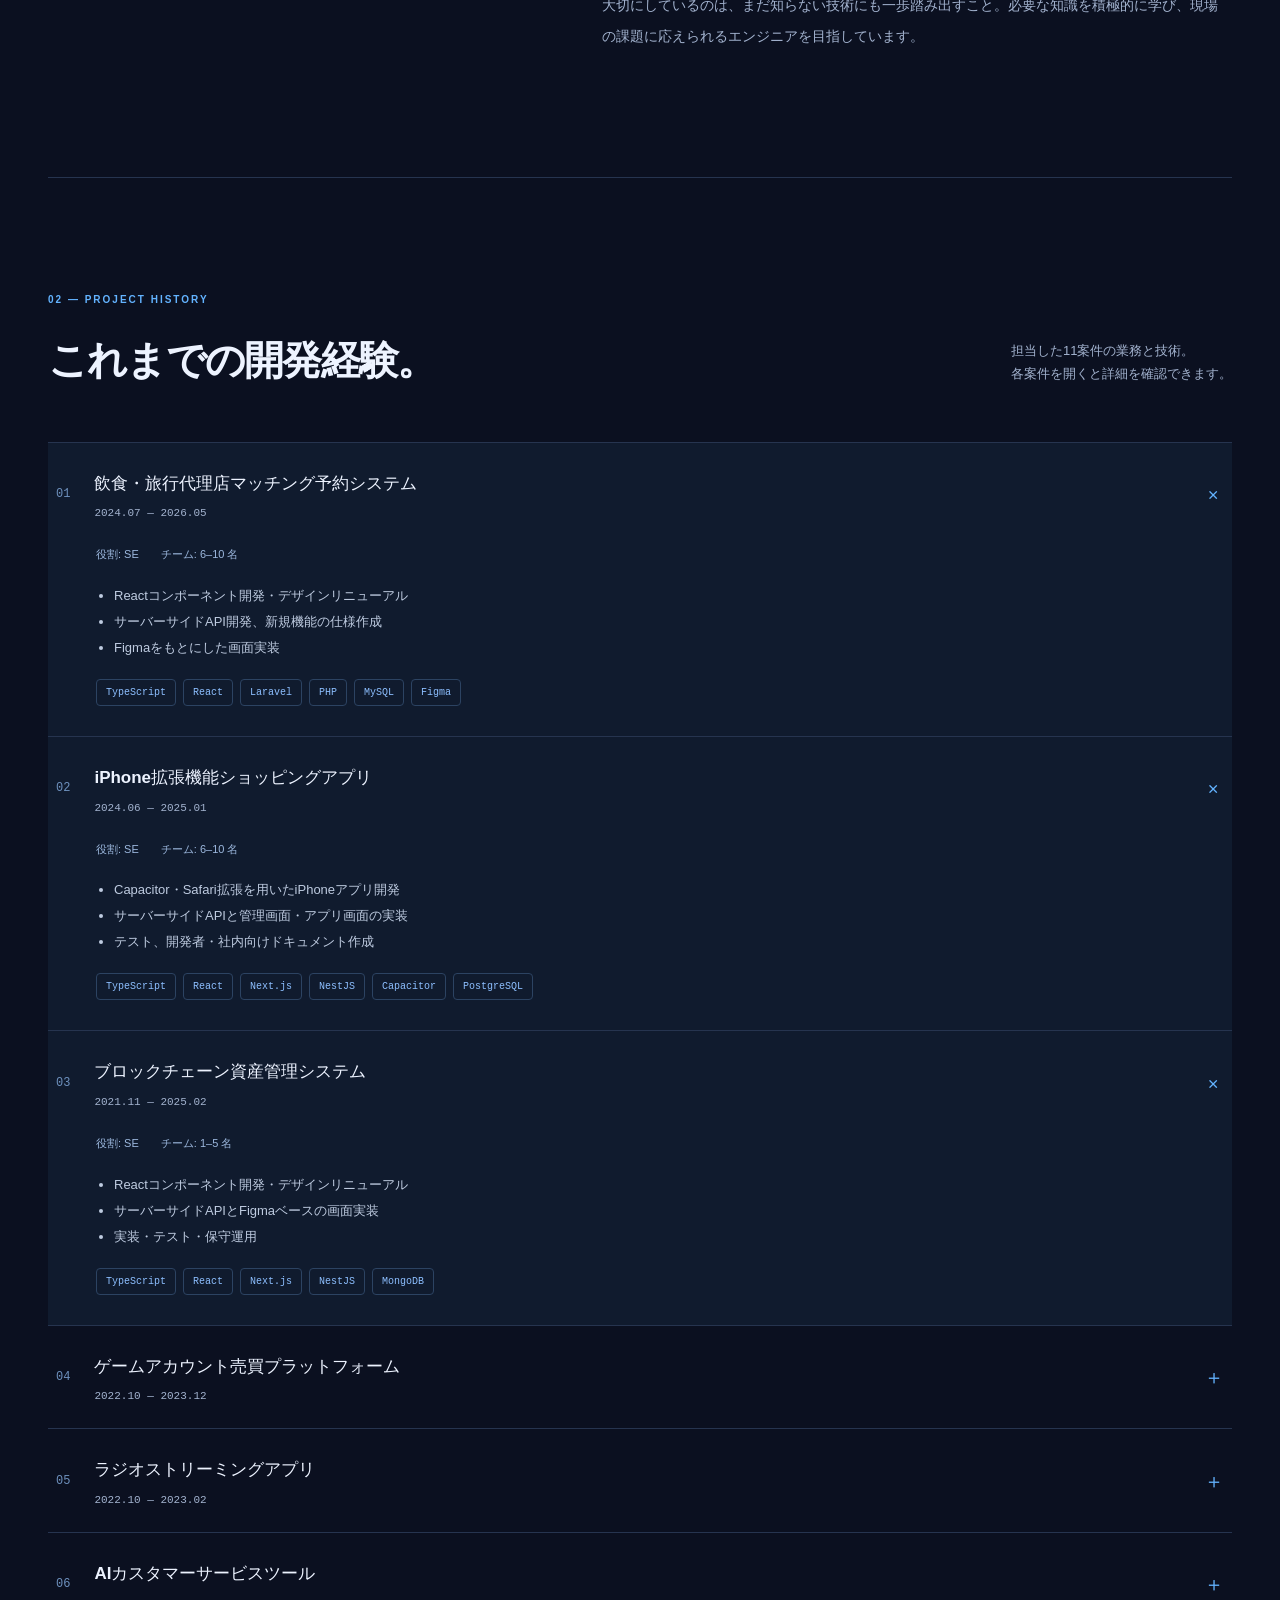
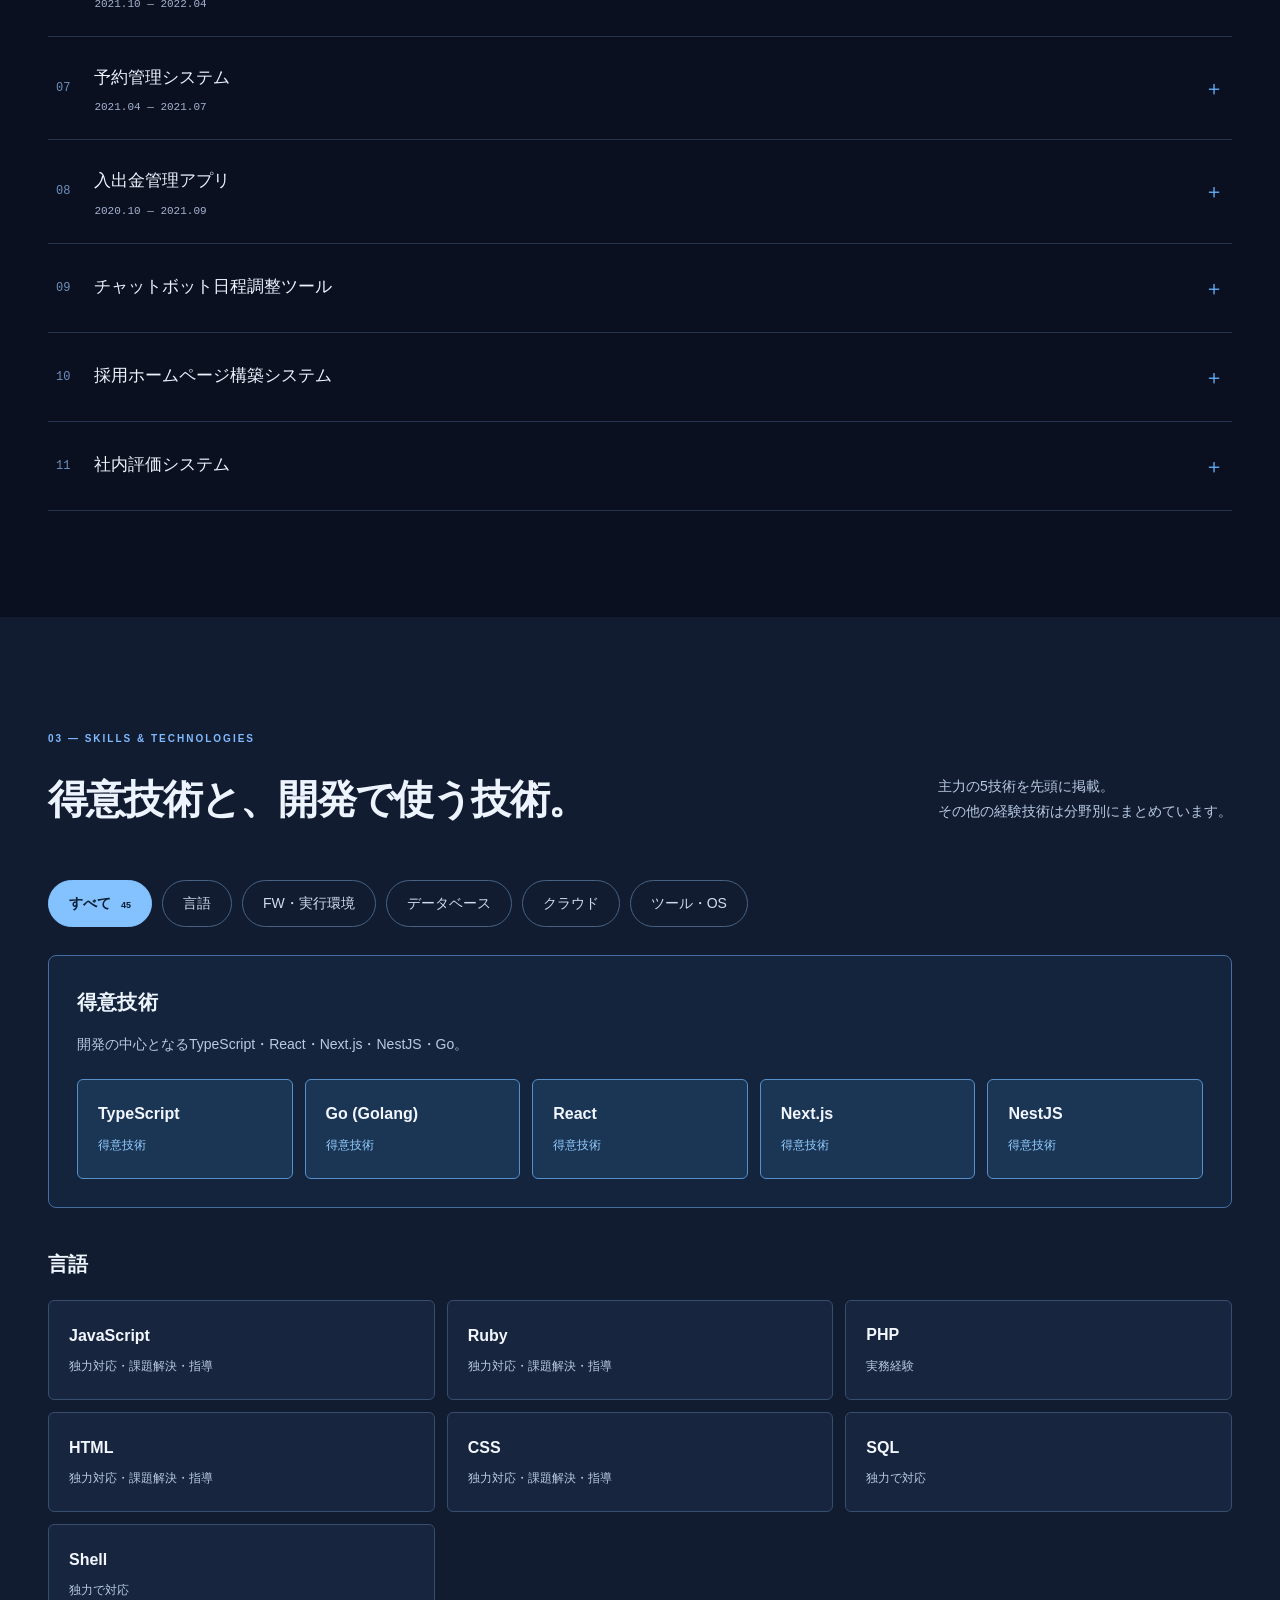
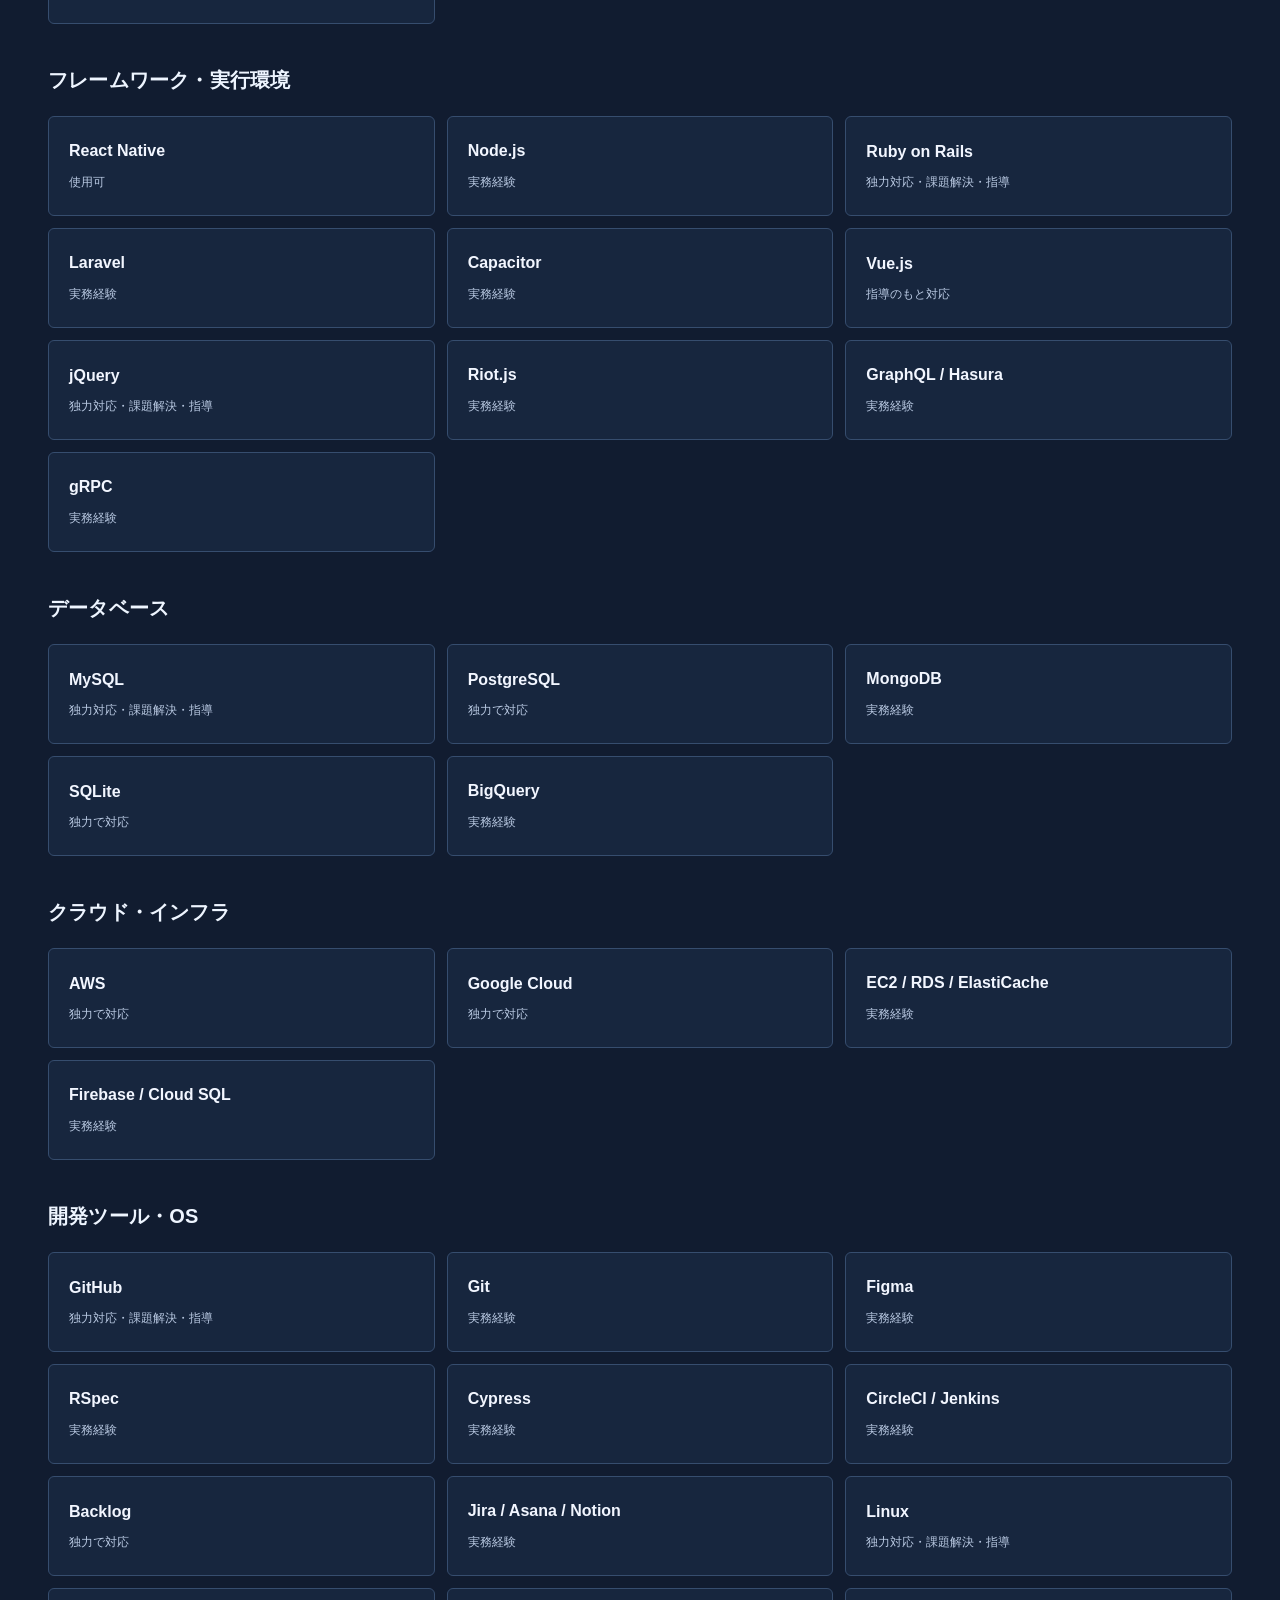
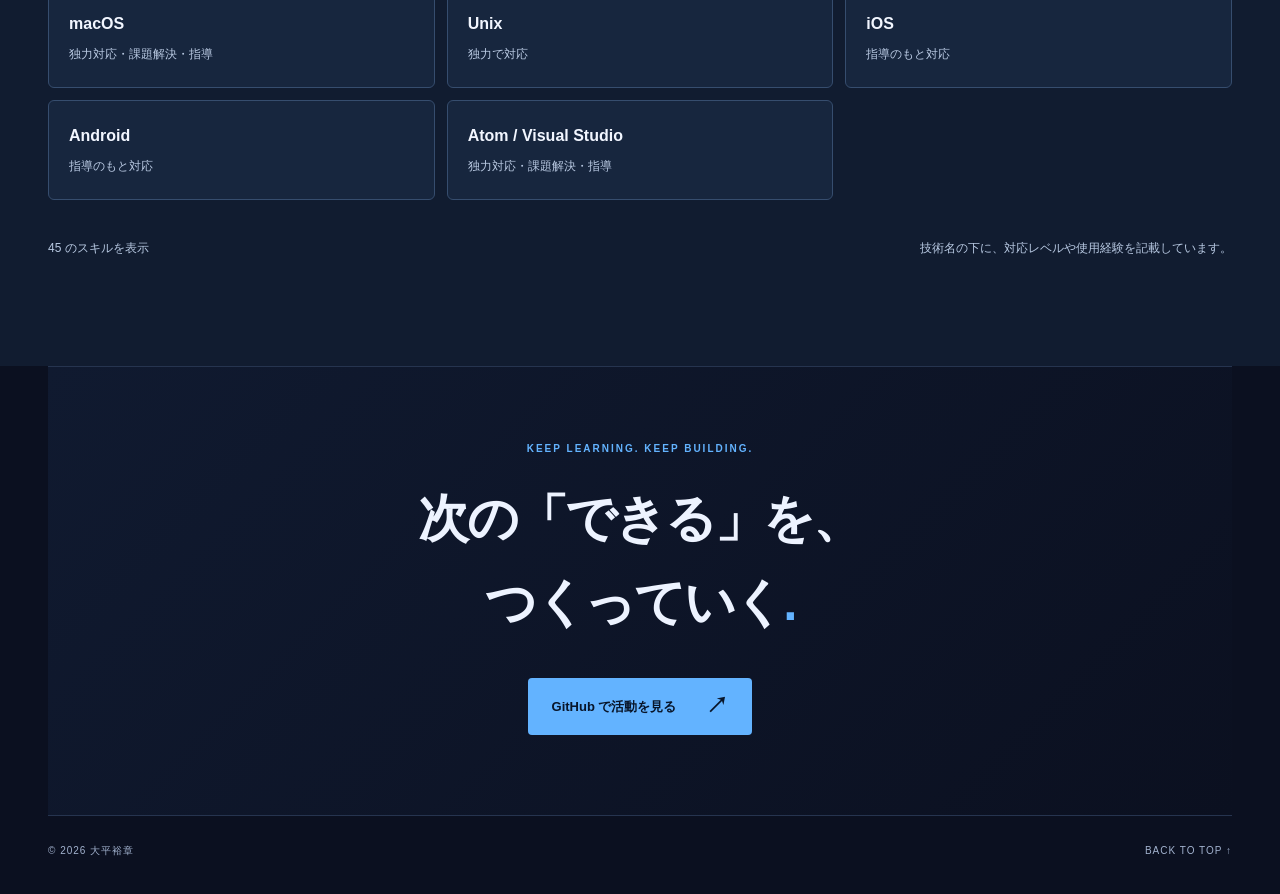
==== commit 17cb5e80: "Link hero to project history and organize readable core skills and categories" ====
--- a/index.html
+++ b/index.html
@@ -2,7 +2,7 @@
 <html lang="ja"><head><meta charset="utf-8"><meta name="viewport" content="width=device-width, initial-scale=1"><meta name="theme-color" content="#111916"><meta name="description" content="大平裕章のポートフォリオ。TypeScript、React、Next.js、NestJS、Goを強みとするWebエンジニア。フロントエンドからサーバーサイドAPIまで対応。"><title>大平裕章 — Web Engineer</title><link rel="stylesheet" href="./index.css"><link rel="alternate" hreflang="ja" href="https://hi629.github.io/"><link rel="alternate" hreflang="en" href="https://hi629.github.io/en.html"><link rel="canonical" href="https://hi629.github.io/"><script src="./language.js"></script></head>
 <body id="top"><a class="skip" href="#main">本文へ移動</a>
 <header class="header"><div class="language-switch" role="group" aria-label="言語切り替え"><a href="./?lang=ja" lang="ja" hreflang="ja" data-language="ja" aria-current="true">JP</a><a href="./en.html?lang=en" lang="en" hreflang="en" data-language="en">EN</a></div><button class="menu" aria-expanded="false" aria-controls="navigation">メニュー <span aria-hidden="true">＋</span></button><nav id="navigation" aria-label="メインナビゲーション"><a href="#about">About</a><a href="#experience">案件履歴</a><a href="#skills">Skills</a><a class="nav-github" href="https://github.com/hi629" target="_blank" rel="noopener noreferrer">GitHub <span aria-hidden="true">↗</span></a></nav></header>
-<main id="main"><section class="hero wrap" aria-labelledby="hero-title"><div class="hero-top"><span class="eyebrow"><span class="dot"></span> WEB ENGINEER / FRONTEND + BACKEND</span><span class="edition">PORTFOLIO / 2026</span></div><div class="hero-layout"><div><h1 id="hero-title">TypeScript<br>React / Next.js<br><span class="accent-word">Go</span> &amp; NestJS<span class="lime">.</span></h1><p class="hero-intro">TypeScript・React・Next.js・NestJS・Goを軸に。<br>画面とサーバーの両方を実装するWebエンジニア。</p><div class="hero-actions"><a class="button" href="#skills">強み・スキルを見る <span aria-hidden="true">↘</span></a><a class="text-link" href="https://github.com/hi629" target="_blank" rel="noopener noreferrer">GitHub を見る ↗</a></div></div><div class="code-window" aria-label="Core technology stack"><div class="code-title"><span class="window-dots" aria-hidden="true">● ● ●</span><span>engineer.config.ts</span><span>TS</span></div><pre><code><span class="syntax-comment">// Hiroaki Ohira · Web Engineer</span>
+<main id="main"><section class="hero wrap" aria-labelledby="hero-title"><div class="hero-top"><span class="eyebrow"><span class="dot"></span> WEB ENGINEER / FRONTEND + BACKEND</span><span class="edition">PORTFOLIO / 2026</span></div><div class="hero-layout"><div><h1 id="hero-title">TypeScript<br>React / Next.js<br><span class="accent-word">Go</span> &amp; NestJS<span class="lime">.</span></h1><p class="hero-intro">TypeScript・React・Next.js・NestJS・Goを軸に。<br>画面とサーバーの両方を実装するWebエンジニア。</p><div class="hero-actions"><a class="button" href="#experience">案件履歴を見る <span aria-hidden="true">↘</span></a><a class="text-link" href="https://github.com/hi629" target="_blank" rel="noopener noreferrer">GitHub を見る ↗</a></div></div><div class="code-window" aria-label="Core technology stack"><div class="code-title"><span class="window-dots" aria-hidden="true">● ● ●</span><span>engineer.config.ts</span><span>TS</span></div><pre><code><span class="syntax-comment">// Hiroaki Ohira · Web Engineer</span>
 <span class="syntax-keyword">const</span> engineer = {
   name: <span class="syntax-string">"Hiroaki Ohira"</span>,
   focus: {
@@ -16,7 +16,7 @@
 <section class="expertise wrap" aria-label="得意な技術"><div class="expertise-heading"><span class="eyebrow">CORE EXPERTISE</span><span>5つの得意技術を、3つの領域で活かす</span></div><div class="expertise-grid"><article class="expertise-card"><span class="card-index">01 / FRONTEND</span><h3>TypeScript<br>React / Next.js</h3><p>TypeScriptを軸に、コンポーネント設計から画面実装まで。FigmaをもとにしたUI開発とデザインリニューアルを経験。</p></article><article class="expertise-card"><span class="card-index">02 / BACKEND</span><h3>Go / Golang</h3><p>バックエンドの強みのひとつ。TypeScript、React / Next.js、NestJSと並ぶ主力の技術として、Goを使った開発にも対応。</p></article><article class="expertise-card"><span class="card-index">03 / SERVER-SIDE</span><h3>NestJS</h3><p>サーバーサイドAPIの開発を担当。React / Next.jsのフロントエンドとつなぐ、サービス全体を見渡した実装。</p></article></div></section>
 <section id="about" class="section wrap"><div class="section-heading"><span class="eyebrow">01 — ABOUT ME</span><h2>領域を越えて、<br>ものづくりに向き合う。</h2></div><div class="about-layout"><p class="about-lead">画面の向こう側まで、<br>考えられるエンジニアに。</p><div class="about-copy"><p>受託企業と自社開発企業、その両方でサービス開発に携わってきました。React・TypeScript・Next.jsによるフロントエンドから、Node.js・Ruby・PHPによるサーバーサイドまで、幅広い技術を用いて開発に取り組んでいます。現在はTypeScript、React、Next.js、NestJS、Go（Golang）を得意技術としています。React Nativeにも対応しています。</p><p>大切にしているのは、まだ知らない技術にも一歩踏み出すこと。必要な知識を積極的に学び、現場の課題に応えられるエンジニアを目指しています。</p></div></div></section>
 <section id="experience" class="section wrap"><div class="section-heading split"><div><span class="eyebrow">02 — PROJECT HISTORY</span><h2>これまでの開発経験。</h2></div><p>担当した11案件の業務と技術。<br>各案件を開くと詳細を確認できます。</p></div><div class="project-list"><details class="project" open><summary><span class="project-number">01</span><span class="project-title"><strong>飲食・旅行代理店マッチング予約システム</strong><span class="project-period">2024.07 — 2026.05</span></span><span class="project-toggle" aria-hidden="true">＋</span></summary><div class="project-body"><div class="project-meta"><span>役割: SE</span><span>チーム: 6–10 名</span></div><ul><li>Reactコンポーネント開発・デザインリニューアル</li><li>サーバーサイドAPI開発、新規機能の仕様作成</li><li>Figmaをもとにした画面実装</li></ul><div class="project-tags" aria-label="使用技術"><span>TypeScript</span><span>React</span><span>Laravel</span><span>PHP</span><span>MySQL</span><span>Figma</span></div></div></details><details class="project" open><summary><span class="project-number">02</span><span class="project-title"><strong>iPhone拡張機能ショッピングアプリ</strong><span class="project-period">2024.06 — 2025.01</span></span><span class="project-toggle" aria-hidden="true">＋</span></summary><div class="project-body"><div class="project-meta"><span>役割: SE</span><span>チーム: 6–10 名</span></div><ul><li>Capacitor・Safari拡張を用いたiPhoneアプリ開発</li><li>サーバーサイドAPIと管理画面・アプリ画面の実装</li><li>テスト、開発者・社内向けドキュメント作成</li></ul><div class="project-tags" aria-label="使用技術"><span>TypeScript</span><span>React</span><span>Next.js</span><span>NestJS</span><span>Capacitor</span><span>PostgreSQL</span></div></div></details><details class="project" open><summary><span class="project-number">03</span><span class="project-title"><strong>ブロックチェーン資産管理システム</strong><span class="project-period">2021.11 — 2025.02</span></span><span class="project-toggle" aria-hidden="true">＋</span></summary><div class="project-body"><div class="project-meta"><span>役割: SE</span><span>チーム: 1–5 名</span></div><ul><li>Reactコンポーネント開発・デザインリニューアル</li><li>サーバーサイドAPIとFigmaベースの画面実装</li><li>実装・テスト・保守運用</li></ul><div class="project-tags" aria-label="使用技術"><span>TypeScript</span><span>React</span><span>Next.js</span><span>NestJS</span><span>MongoDB</span></div></div></details><details class="project"><summary><span class="project-number">04</span><span class="project-title"><strong>ゲームアカウント売買プラットフォーム</strong><span class="project-period">2022.10 — 2023.12</span></span><span class="project-toggle" aria-hidden="true">＋</span></summary><div class="project-body"><div class="project-meta"><span>役割: SE</span><span>チーム: 1–5 名</span></div><ul><li>GraphQL・HasuraによるAPI開発</li><li>仕様・機能の作成、実装・テスト</li><li>Figmaによるプロトタイプデザイン作成</li></ul><div class="project-tags" aria-label="使用技術"><span>TypeScript</span><span>React</span><span>Next.js</span><span>NestJS</span><span>GraphQL</span><span>Hasura</span><span>PostgreSQL</span><span>Cypress</span></div></div></details><details class="project"><summary><span class="project-number">05</span><span class="project-title"><strong>ラジオストリーミングアプリ</strong><span class="project-period">2022.10 — 2023.02</span></span><span class="project-toggle" aria-hidden="true">＋</span></summary><div class="project-body"><div class="project-meta"><span>役割: SE</span><span>チーム: 11–50 名</span></div><ul><li>フロントエンドの新規画面・コンポーネント開発</li><li>仕様・機能の作成、実装・テスト</li></ul><div class="project-tags" aria-label="使用技術"><span>TypeScript</span><span>React</span><span>Next.js</span><span>gRPC</span><span>Figma</span></div></div></details><details class="project"><summary><span class="project-number">06</span><span class="project-title"><strong>AIカスタマーサービスツール</strong><span class="project-period">2021.10 — 2022.04</span></span><span class="project-toggle" aria-hidden="true">＋</span></summary><div class="project-body"><div class="project-meta"><span>役割: SE</span><span>チーム: 1–5 名</span></div><ul><li>新規画面・マイクロフロントエンドの開発</li><li>Figmaをもとにした画面実装とサーバーサイドAPI開発</li><li>実装・テスト・保守運用</li></ul><div class="project-tags" aria-label="使用技術"><span>TypeScript</span><span>React</span><span>Next.js</span><span>NestJS</span><span>MongoDB</span><span>BigQuery</span><span>gRPC</span></div></div></details><details class="project"><summary><span class="project-number">07</span><span class="project-title"><strong>予約管理システム</strong><span class="project-period">2021.04 — 2021.07</span></span><span class="project-toggle" aria-hidden="true">＋</span></summary><div class="project-body"><div class="project-meta"><span>役割: SE</span><span>チーム: 1–5 名</span></div><ul><li>技術選定・要件定義・全体工数見積もり</li><li>デプロイ環境構築とコードのデプロイ</li><li>Figmaベースの画面実装、テスト・保守運用</li></ul><div class="project-tags" aria-label="使用技術"><span>Ruby on Rails</span><span>TypeScript</span><span>React</span><span>Next.js</span><span>RSpec</span><span>MySQL</span><span>Google Cloud</span><span>Firebase</span><span>Cloud SQL</span></div></div></details><details class="project"><summary><span class="project-number">08</span><span class="project-title"><strong>入出金管理アプリ</strong><span class="project-period">2020.10 — 2021.09</span></span><span class="project-toggle" aria-hidden="true">＋</span></summary><div class="project-body"><div class="project-meta"><span>役割: SE</span><span>チーム: 6–10 名</span></div><ul><li>実装・テスト・保守運用、コードレビュー・リファクタリング</li><li>Reactコンポーネントとデザインベースの画面実装</li><li>マイクロサービス間のAPI連携、機能ドキュメント作成</li></ul><div class="project-tags" aria-label="使用技術"><span>Ruby on Rails</span><span>RSpec</span><span>React</span><span>TypeScript</span><span>Next.js</span><span>MySQL</span><span>AWS</span><span>EC2</span><span>RDS</span></div></div></details><details class="project"><summary><span class="project-number">09</span><span class="project-title"><strong>チャットボット日程調整ツール</strong></span><span class="project-toggle" aria-hidden="true">＋</span></summary><div class="project-body"><div class="project-meta"><span>役割: SE</span><span>チーム: 6–10 名</span></div><ul><li>営業スタッフ・クライアントへのヒアリング、要件定義から保守運用まで</li><li>コードレビュー・リファクタリング、AWSサーバー構築・デプロイ</li><li>後進教育とカリキュラム作成</li></ul><div class="project-tags" aria-label="使用技術"><span>Ruby on Rails</span><span>RSpec</span><span>JavaScript</span><span>React</span><span>Riot.js</span><span>MySQL</span><span>AWS</span><span>ElastiCache</span><span>CircleCI</span></div></div></details><details class="project"><summary><span class="project-number">10</span><span class="project-title"><strong>採用ホームページ構築システム</strong></span><span class="project-toggle" aria-hidden="true">＋</span></summary><div class="project-body"><div class="project-meta"><span>役割: PM</span><span>チーム: 1–5 名</span></div><ul><li>機能追加・改修に伴う要件定義・設計</li><li>英語でのオフショア開発依頼、全体工数見積もり・進捗管理</li><li>業務改善、コードレビュー・デプロイ</li></ul><div class="project-tags" aria-label="使用技術"><span>Ruby on Rails</span><span>RSpec</span><span>JavaScript</span><span>MySQL</span><span>AWS</span><span>EC2</span><span>RDS</span><span>CircleCI</span></div></div></details><details class="project"><summary><span class="project-number">11</span><span class="project-title"><strong>社内評価システム</strong></span><span class="project-toggle" aria-hidden="true">＋</span></summary><div class="project-body"><div class="project-meta"><span>役割: SE</span><span>チーム: 1–5 名</span></div><ul><li>実装・テスト・保守運用、テスト仕様書作成</li><li>画面設計書をもとにしたUI実装</li><li>cronによるスクレイピング処理とシステム説明資料の作成</li></ul><div class="project-tags" aria-label="使用技術"><span>Ruby on Rails</span><span>React</span><span>JavaScript</span><span>MySQL</span><span>AWS</span><span>EC2</span><span>RDS</span><span>Jenkins</span></div></div></details></div></section>
-<section id="skills" class="skills-section"><div class="wrap section"><div class="section-heading split"><div><span class="eyebrow">03 — TECH STACK</span><h2>つくるための、引き出し。</h2></div><p>フロントエンドからインフラまで。<br>開発を支える技術とツール。</p></div><div class="filters" role="group" aria-label="スキルのカテゴリ"><button data-filter="all" aria-pressed="true">すべて <span>45</span></button><button data-filter="languages" aria-pressed="false">言語</button><button data-filter="frameworks" aria-pressed="false">FW・実行環境</button><button data-filter="database" aria-pressed="false">データベース</button><button data-filter="cloud" aria-pressed="false">クラウド</button><button data-filter="other" aria-pressed="false">ツール・OS</button></div><div class="skills-grid"><article class="skill skill-core" data-category="languages"><span>TypeScript<small class="core-tag">CORE</small></span><span class="level level-a" aria-label="自己評価 A">A</span></article><article class="skill" data-category="languages"><span>JavaScript</span><span class="level level-a" aria-label="自己評価 A">A</span></article><article class="skill skill-core" data-category="languages"><span>Go (Golang)<small class="core-tag">CORE</small></span><span class="experience-label">得意分野</span></article><article class="skill" data-category="languages"><span>Ruby</span><span class="level level-a" aria-label="自己評価 A">A</span></article><article class="skill" data-category="languages"><span>PHP</span><span class="experience-label">実務経験</span></article><article class="skill" data-category="languages"><span>HTML</span><span class="level level-a" aria-label="自己評価 A">A</span></article><article class="skill" data-category="languages"><span>CSS</span><span class="level level-a" aria-label="自己評価 A">A</span></article><article class="skill" data-category="languages"><span>SQL</span><span class="level level-b" aria-label="自己評価 B">B</span></article><article class="skill" data-category="languages"><span>Shell</span><span class="level level-b" aria-label="自己評価 B">B</span></article><article class="skill skill-core" data-category="frameworks"><span>React<small class="core-tag">CORE</small></span><span class="level level-a" aria-label="自己評価 A">A</span></article><article class="skill skill-core" data-category="frameworks"><span>Next.js<small class="core-tag">CORE</small></span><span class="experience-label">実務経験</span></article><article class="skill" data-category="frameworks"><span>React Native</span><span class="experience-label">使用可</span></article><article class="skill" data-category="frameworks"><span>Node.js</span><span class="experience-label">実務経験</span></article><article class="skill skill-core" data-category="frameworks"><span>NestJS<small class="core-tag">CORE</small></span><span class="experience-label">実務経験</span></article><article class="skill" data-category="frameworks"><span>Ruby on Rails</span><span class="level level-a" aria-label="自己評価 A">A</span></article><article class="skill" data-category="frameworks"><span>Laravel</span><span class="experience-label">実務経験</span></article><article class="skill" data-category="frameworks"><span>Capacitor</span><span class="experience-label">実務経験</span></article><article class="skill" data-category="frameworks"><span>Vue.js</span><span class="level level-c" aria-label="自己評価 C">C</span></article><article class="skill" data-category="frameworks"><span>jQuery</span><span class="level level-a" aria-label="自己評価 A">A</span></article><article class="skill" data-category="frameworks"><span>Riot.js</span><span class="experience-label">実務経験</span></article><article class="skill" data-category="frameworks"><span>GraphQL / Hasura</span><span class="experience-label">実務経験</span></article><article class="skill" data-category="frameworks"><span>gRPC</span><span class="experience-label">実務経験</span></article><article class="skill" data-category="database"><span>MySQL</span><span class="level level-a" aria-label="自己評価 A">A</span></article><article class="skill" data-category="database"><span>PostgreSQL</span><span class="level level-b" aria-label="自己評価 B">B</span></article><article class="skill" data-category="database"><span>MongoDB</span><span class="experience-label">実務経験</span></article><article class="skill" data-category="database"><span>SQLite</span><span class="level level-b" aria-label="自己評価 B">B</span></article><article class="skill" data-category="database"><span>BigQuery</span><span class="experience-label">実務経験</span></article><article class="skill" data-category="cloud"><span>AWS</span><span class="level level-b" aria-label="自己評価 B">B</span></article><article class="skill" data-category="cloud"><span>Google Cloud</span><span class="level level-b" aria-label="自己評価 B">B</span></article><article class="skill" data-category="cloud"><span>EC2 / RDS / ElastiCache</span><span class="experience-label">実務経験</span></article><article class="skill" data-category="cloud"><span>Firebase / Cloud SQL</span><span class="experience-label">実務経験</span></article><article class="skill" data-category="other"><span>GitHub</span><span class="level level-a" aria-label="自己評価 A">A</span></article><article class="skill" data-category="other"><span>Git</span><span class="experience-label">実務経験</span></article><article class="skill" data-category="other"><span>Figma</span><span class="experience-label">実務経験</span></article><article class="skill" data-category="other"><span>RSpec</span><span class="experience-label">実務経験</span></article><article class="skill" data-category="other"><span>Cypress</span><span class="experience-label">実務経験</span></article><article class="skill" data-category="other"><span>CircleCI / Jenkins</span><span class="experience-label">実務経験</span></article><article class="skill" data-category="other"><span>Backlog</span><span class="level level-b" aria-label="自己評価 B">B</span></article><article class="skill" data-category="other"><span>Jira / Asana / Notion</span><span class="experience-label">実務経験</span></article><article class="skill" data-category="other"><span>Linux</span><span class="level level-a" aria-label="自己評価 A">A</span></article><article class="skill" data-category="other"><span>macOS</span><span class="level level-a" aria-label="自己評価 A">A</span></article><article class="skill" data-category="other"><span>Unix</span><span class="level level-b" aria-label="自己評価 B">B</span></article><article class="skill" data-category="other"><span>iOS</span><span class="level level-c" aria-label="自己評価 C">C</span></article><article class="skill" data-category="other"><span>Android</span><span class="level level-c" aria-label="自己評価 C">C</span></article><article class="skill" data-category="other"><span>Atom / Visual Studio</span><span class="level level-a" aria-label="自己評価 A">A</span></article></div><div class="skill-caption"><span id="skill-count" role="status" aria-live="polite">45 のスキルを表示</span><span>A〜C：自己評価 · 実務経験：案件で使用 · CORE：得意分野</span></div><details class="skill-legend"><summary>スキル評価の基準</summary><p>A：業務を独力で遂行し、課題発見・解決や後進教育ができる<br>B：業務を独力で遂行できる<br>C：上位者の指導のもとで業務を遂行できる</p><p>「実務経験」は開発案件での使用経験、「CORE」は得意分野、「使用可」は対応可能な技術を示します。</p></details></div></section>
+<section id="skills" class="skills-section"><div class="wrap section"><div class="section-heading split"><div><span class="eyebrow">03 — SKILLS &amp; TECHNOLOGIES</span><h2>得意技術と、開発で使う技術。</h2></div><p>主力の5技術を先頭に掲載。<br>その他の経験技術は分野別にまとめています。</p></div><div class="filters" role="group" aria-label="スキルのカテゴリ"><button data-filter="all" aria-pressed="true">すべて <span>45</span></button><button data-filter="languages" aria-pressed="false">言語</button><button data-filter="frameworks" aria-pressed="false">FW・実行環境</button><button data-filter="database" aria-pressed="false">データベース</button><button data-filter="cloud" aria-pressed="false">クラウド</button><button data-filter="other" aria-pressed="false">ツール・OS</button></div><section class="skill-group core-group"><h3>得意技術</h3><p>開発の中心となるTypeScript・React・Next.js・NestJS・Go。</p><div class="skills-grid core-skills"><article class="skill skill-core" data-category="languages"><span>TypeScript</span><span class="experience-label">得意技術</span></article><article class="skill skill-core" data-category="languages"><span>Go (Golang)</span><span class="experience-label">得意技術</span></article><article class="skill skill-core" data-category="frameworks"><span>React</span><span class="experience-label">得意技術</span></article><article class="skill skill-core" data-category="frameworks"><span>Next.js</span><span class="experience-label">得意技術</span></article><article class="skill skill-core" data-category="frameworks"><span>NestJS</span><span class="experience-label">得意技術</span></article></div></section><section class="skill-group"><h3>言語</h3><div class="skills-grid"><article class="skill" data-category="languages"><span>JavaScript</span><span class="skill-proficiency">独力対応・課題解決・指導</span></article><article class="skill" data-category="languages"><span>Ruby</span><span class="skill-proficiency">独力対応・課題解決・指導</span></article><article class="skill" data-category="languages"><span>PHP</span><span class="experience-label">実務経験</span></article><article class="skill" data-category="languages"><span>HTML</span><span class="skill-proficiency">独力対応・課題解決・指導</span></article><article class="skill" data-category="languages"><span>CSS</span><span class="skill-proficiency">独力対応・課題解決・指導</span></article><article class="skill" data-category="languages"><span>SQL</span><span class="skill-proficiency">独力で対応</span></article><article class="skill" data-category="languages"><span>Shell</span><span class="skill-proficiency">独力で対応</span></article></div></section><section class="skill-group"><h3>フレームワーク・実行環境</h3><div class="skills-grid"><article class="skill" data-category="frameworks"><span>React Native</span><span class="experience-label">使用可</span></article><article class="skill" data-category="frameworks"><span>Node.js</span><span class="experience-label">実務経験</span></article><article class="skill" data-category="frameworks"><span>Ruby on Rails</span><span class="skill-proficiency">独力対応・課題解決・指導</span></article><article class="skill" data-category="frameworks"><span>Laravel</span><span class="experience-label">実務経験</span></article><article class="skill" data-category="frameworks"><span>Capacitor</span><span class="experience-label">実務経験</span></article><article class="skill" data-category="frameworks"><span>Vue.js</span><span class="skill-proficiency">指導のもと対応</span></article><article class="skill" data-category="frameworks"><span>jQuery</span><span class="skill-proficiency">独力対応・課題解決・指導</span></article><article class="skill" data-category="frameworks"><span>Riot.js</span><span class="experience-label">実務経験</span></article><article class="skill" data-category="frameworks"><span>GraphQL / Hasura</span><span class="experience-label">実務経験</span></article><article class="skill" data-category="frameworks"><span>gRPC</span><span class="experience-label">実務経験</span></article></div></section><section class="skill-group"><h3>データベース</h3><div class="skills-grid"><article class="skill" data-category="database"><span>MySQL</span><span class="skill-proficiency">独力対応・課題解決・指導</span></article><article class="skill" data-category="database"><span>PostgreSQL</span><span class="skill-proficiency">独力で対応</span></article><article class="skill" data-category="database"><span>MongoDB</span><span class="experience-label">実務経験</span></article><article class="skill" data-category="database"><span>SQLite</span><span class="skill-proficiency">独力で対応</span></article><article class="skill" data-category="database"><span>BigQuery</span><span class="experience-label">実務経験</span></article></div></section><section class="skill-group"><h3>クラウド・インフラ</h3><div class="skills-grid"><article class="skill" data-category="cloud"><span>AWS</span><span class="skill-proficiency">独力で対応</span></article><article class="skill" data-category="cloud"><span>Google Cloud</span><span class="skill-proficiency">独力で対応</span></article><article class="skill" data-category="cloud"><span>EC2 / RDS / ElastiCache</span><span class="experience-label">実務経験</span></article><article class="skill" data-category="cloud"><span>Firebase / Cloud SQL</span><span class="experience-label">実務経験</span></article></div></section><section class="skill-group"><h3>開発ツール・OS</h3><div class="skills-grid"><article class="skill" data-category="other"><span>GitHub</span><span class="skill-proficiency">独力対応・課題解決・指導</span></article><article class="skill" data-category="other"><span>Git</span><span class="experience-label">実務経験</span></article><article class="skill" data-category="other"><span>Figma</span><span class="experience-label">実務経験</span></article><article class="skill" data-category="other"><span>RSpec</span><span class="experience-label">実務経験</span></article><article class="skill" data-category="other"><span>Cypress</span><span class="experience-label">実務経験</span></article><article class="skill" data-category="other"><span>CircleCI / Jenkins</span><span class="experience-label">実務経験</span></article><article class="skill" data-category="other"><span>Backlog</span><span class="skill-proficiency">独力で対応</span></article><article class="skill" data-category="other"><span>Jira / Asana / Notion</span><span class="experience-label">実務経験</span></article><article class="skill" data-category="other"><span>Linux</span><span class="skill-proficiency">独力対応・課題解決・指導</span></article><article class="skill" data-category="other"><span>macOS</span><span class="skill-proficiency">独力対応・課題解決・指導</span></article><article class="skill" data-category="other"><span>Unix</span><span class="skill-proficiency">独力で対応</span></article><article class="skill" data-category="other"><span>iOS</span><span class="skill-proficiency">指導のもと対応</span></article><article class="skill" data-category="other"><span>Android</span><span class="skill-proficiency">指導のもと対応</span></article><article class="skill" data-category="other"><span>Atom / Visual Studio</span><span class="skill-proficiency">独力対応・課題解決・指導</span></article></div></section><div class="skill-caption"><span id="skill-count" role="status" aria-live="polite">45 のスキルを表示</span><span>技術名の下に、対応レベルや使用経験を記載しています。</span></div></div></section>
 <section class="closing wrap"><span class="eyebrow">KEEP LEARNING. KEEP BUILDING.</span><h2>次の「できる」を、<br>つくっていく<span class="lime">.</span></h2><a class="button" href="https://github.com/hi629" target="_blank" rel="noopener noreferrer">GitHub で活動を見る <span aria-hidden="true">↗</span></a></section></main><footer class="wrap footer"><span>© 2026 大平裕章</span><a href="#top">BACK TO TOP ↑</a></footer>
 <script>
 const menu = document.querySelector('.menu');
@@ -25,6 +25,6 @@
 menu.addEventListener('click',()=>{const open=menu.getAttribute('aria-expanded')!=='true';menu.setAttribute('aria-expanded',String(open));nav.classList.toggle('open',open);});
 nav.querySelectorAll('a').forEach(a=>a.addEventListener('click',closeMenu));
 document.addEventListener('keydown',e=>{if(e.key==='Escape'&&menu.getAttribute('aria-expanded')==='true'){closeMenu();menu.focus();}});
-document.querySelectorAll('[data-filter]').forEach(button=>button.addEventListener('click',()=>{document.querySelectorAll('[data-filter]').forEach(b=>b.setAttribute('aria-pressed',String(b===button)));let count=0;document.querySelectorAll('.skill').forEach(card=>{const show=button.dataset.filter==='all'||card.dataset.category===button.dataset.filter;card.hidden=!show;if(show)count++;});document.querySelector('#skill-count').textContent=count+' のスキルを表示';}));
+document.querySelectorAll('[data-filter]').forEach(button=>button.addEventListener('click',()=>{document.querySelectorAll('[data-filter]').forEach(b=>b.setAttribute('aria-pressed',String(b===button)));let count=0;document.querySelectorAll('.skill').forEach(card=>{const show=button.dataset.filter==='all'||card.dataset.category===button.dataset.filter;card.hidden=!show;if(show)count++;});document.querySelectorAll('.skill-group').forEach(group=>{group.hidden=!Array.from(group.querySelectorAll('.skill')).some(card=>!card.hidden);});document.querySelector('#skill-count').textContent=count+' のスキルを表示';}));
 if('IntersectionObserver' in window){const observer=new IntersectionObserver(entries=>{entries.forEach(entry=>{if(entry.isIntersecting){document.querySelectorAll('nav a[href^="#"]').forEach(a=>{if(a.hash==='#'+entry.target.id)a.setAttribute('aria-current','location');else a.removeAttribute('aria-current');});}});},{rootMargin:'-20% 0px -50% 0px'});document.querySelectorAll('section[id]').forEach(s=>observer.observe(s));}
 </script></body></html>
--- a/index.css
+++ b/index.css
@@ -20,3 +20,8 @@
 
 /* Expandable project history. */
 .project-list{border-top:1px solid var(--line)}.project{border-bottom:1px solid var(--line)}.project summary{display:flex;align-items:center;gap:24px;padding:26px 8px;cursor:pointer;list-style:none}.project summary::-webkit-details-marker{display:none}.project summary:focus-visible{outline:2px solid var(--lime);outline-offset:3px}.project-number{color:#6e91be;font:12px monospace}.project-title{flex:1;min-width:0}.project-title strong{font-size:17px;font-weight:550;display:block}.project-period{display:block;font:11px monospace;color:var(--muted);margin-top:8px}.project-toggle{color:var(--lime);font-size:20px}.project[open] .project-toggle{transform:rotate(45deg)}.project[open]{background:#101b2e}.project-body{padding:0 40px 30px 48px}.project-meta{display:flex;flex-wrap:wrap;gap:22px;font-size:11px;color:#9cb8de}.project-body ul{padding-left:18px;margin:18px 0;color:#becbe0;font-size:13px;line-height:2}.project-tags{display:flex;flex-wrap:wrap;gap:7px}.project-tags span{padding:4px 9px;border:1px solid #2c4362;border-radius:4px;color:#8dbfff;font:10px/1.7 monospace}.header nav{gap:24px}@media(max-width:850px){.project summary{padding:22px 8px;gap:12px}.project-title strong{font-size:14px}.project-body{padding:0 18px 24px 30px}.project-body ul{font-size:12px}.project-meta{font-size:10px}.header nav{gap:8px}}
+
+/* Readable skill groups, with core strengths separated from the full inventory. */
+.skills-section{background:#111c30}.skill-group{margin:38px 0}.skill-group[hidden]{display:none}.skill-group h3{font-size:20px;color:#eef5ff;margin:0 0 18px;letter-spacing:.01em}.skill-group>p{font-size:14px;color:#b9cae2;margin:-6px 0 22px}.core-group{padding:28px;border:1px solid #456d9d;border-radius:8px;background:#13243c;margin-top:28px}.core-skills{grid-template-columns:repeat(5,minmax(0,1fr))}.skill{display:flex;flex-direction:column;align-items:flex-start;justify-content:center;gap:9px;min-height:100px;padding:20px;background:#17263e;border-color:#364d6e}.skill>span:first-child{font-size:16px;font-weight:600;line-height:1.5;color:#f2f6ff}.skill-proficiency{font-size:12px;color:#b9c9e2;line-height:1.6}.experience-label,html[lang=en] .experience-label{font-size:12px;color:#b9c9e2;background:transparent;padding:0;white-space:normal}.skill-core{background:#1b3555;border-color:#578fc9}.skill-core .experience-label{color:#93ceff}.filters{gap:10px}.filters button{font-size:14px;padding:10px 20px;color:#d0ddf0;border-color:#486182}.filters button[aria-pressed=true]{background:#83c2ff;color:#081c32;border-color:#83c2ff;font-weight:700}.filters button:hover{background:#274667}.filters button[aria-pressed=true]:hover{background:#a2d2ff}.skill-caption,html[lang=en] .skill-caption{font-size:12px;color:#b8c9e2}.skills-section .split>p{font-size:14px;color:#b8c9e2}
+@media(max-width:1100px){.core-skills{grid-template-columns:repeat(3,minmax(0,1fr))}}@media(max-width:850px){.core-group{padding:20px}.core-skills{grid-template-columns:repeat(2,minmax(0,1fr))}.skill-group h3{font-size:18px}.skill-group>p{font-size:13px}.filters button{font-size:12px;padding:9px 14px}.skill{min-height:88px;padding:16px}.skill>span:first-child{font-size:15px}.skill-caption{gap:10px}}
+@media(max-width:360px){.core-skills{grid-template-columns:1fr}}
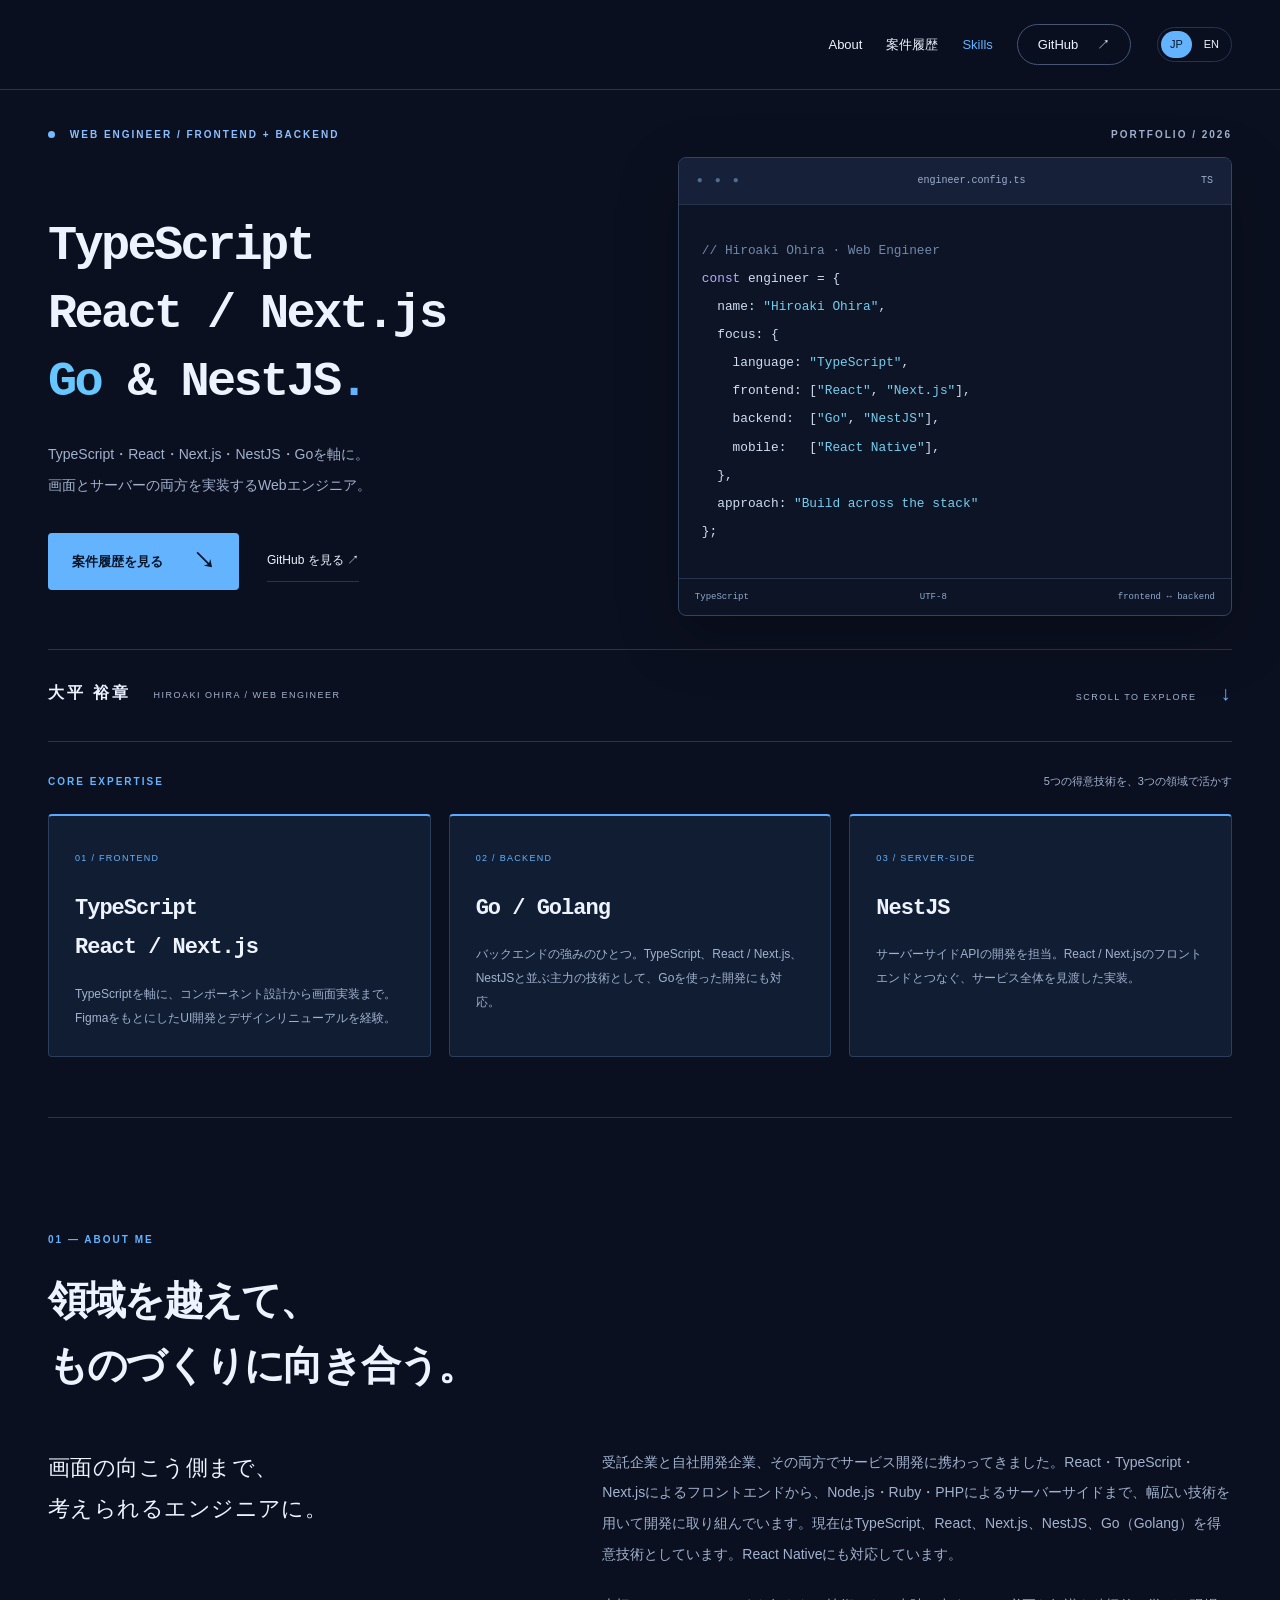
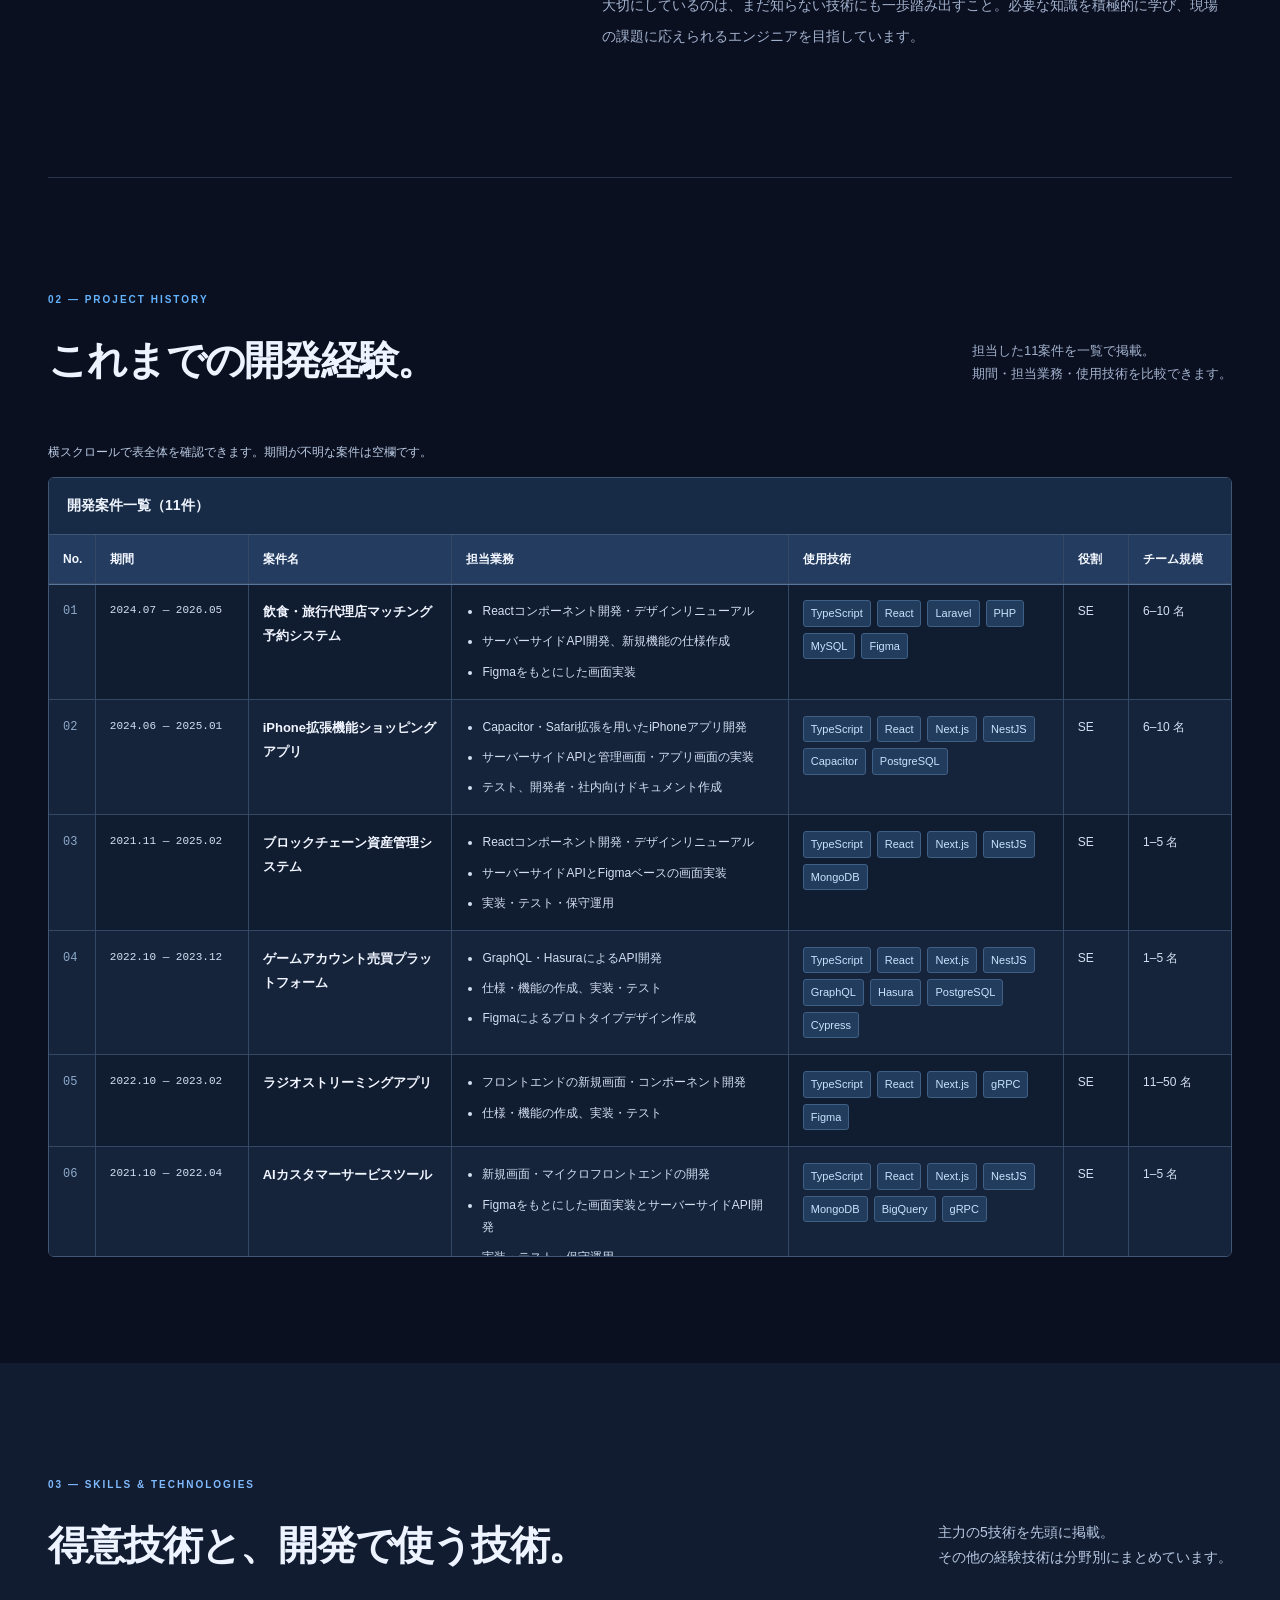
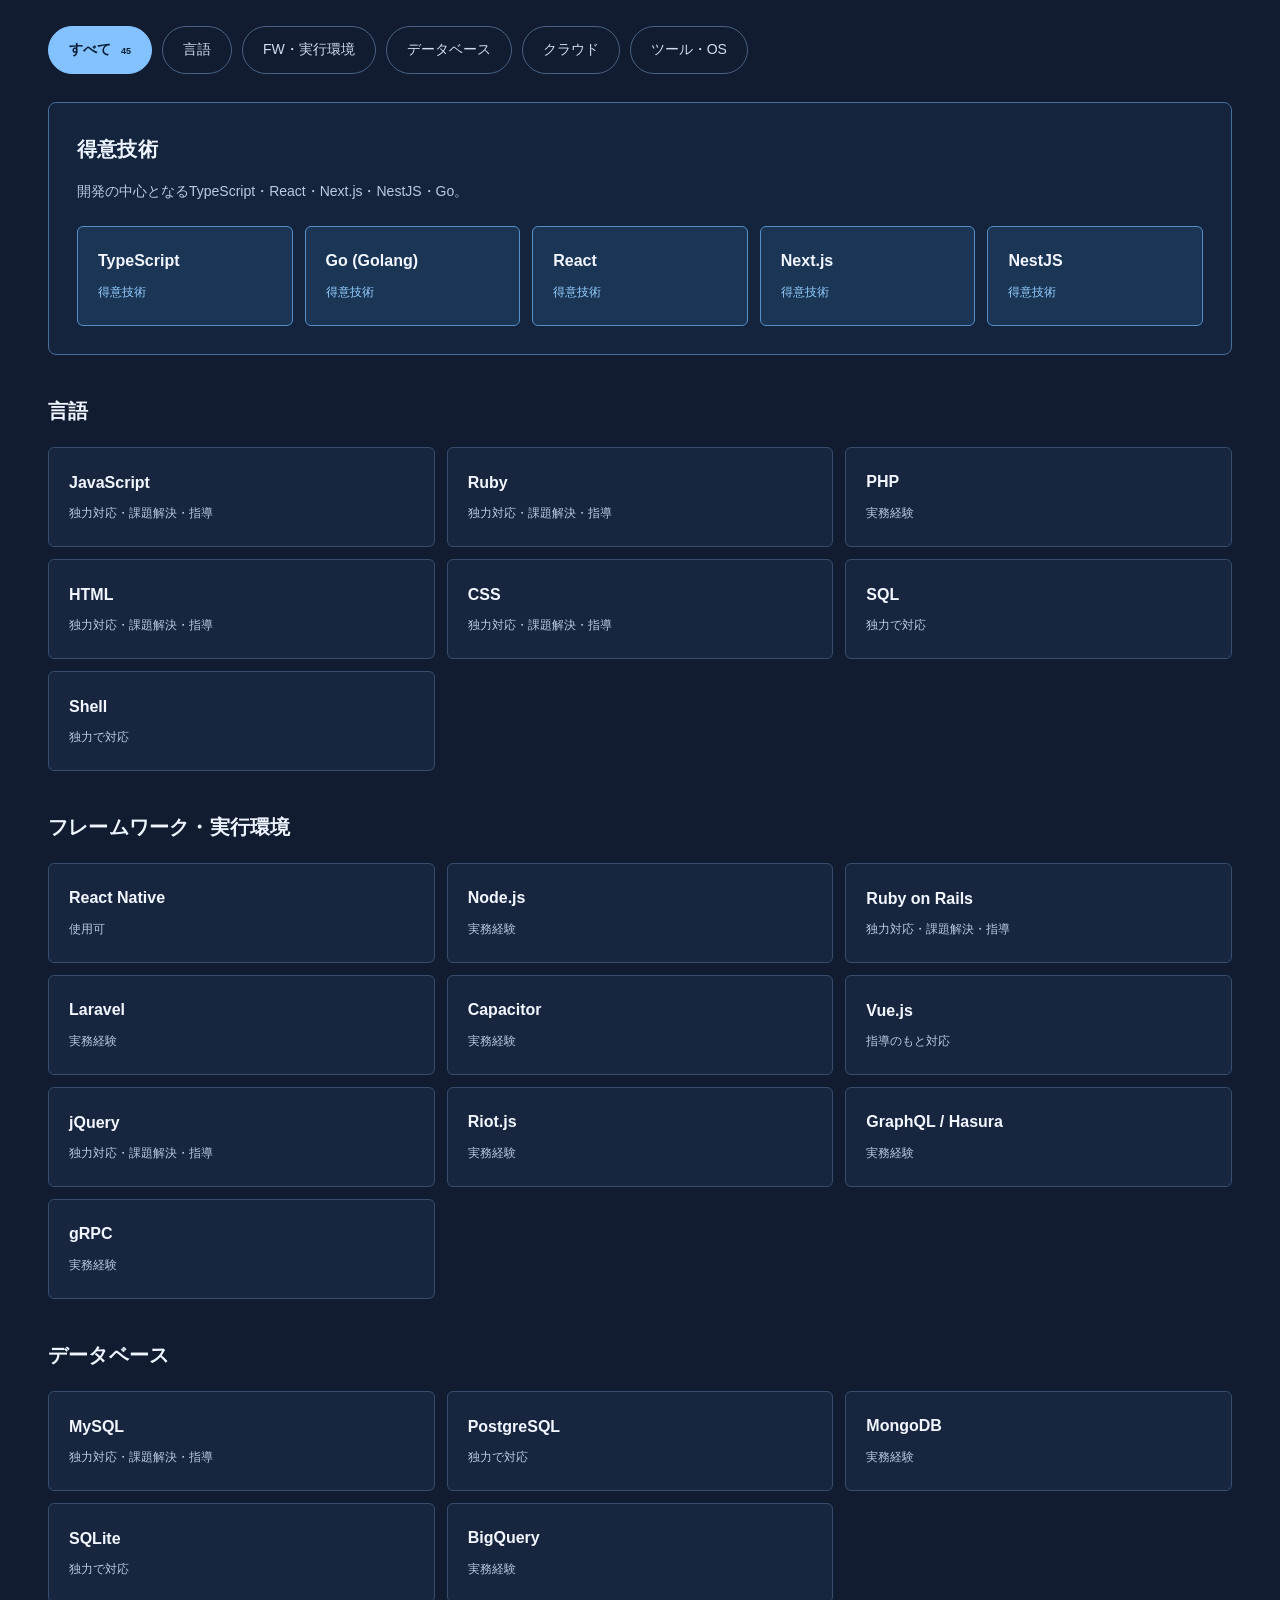
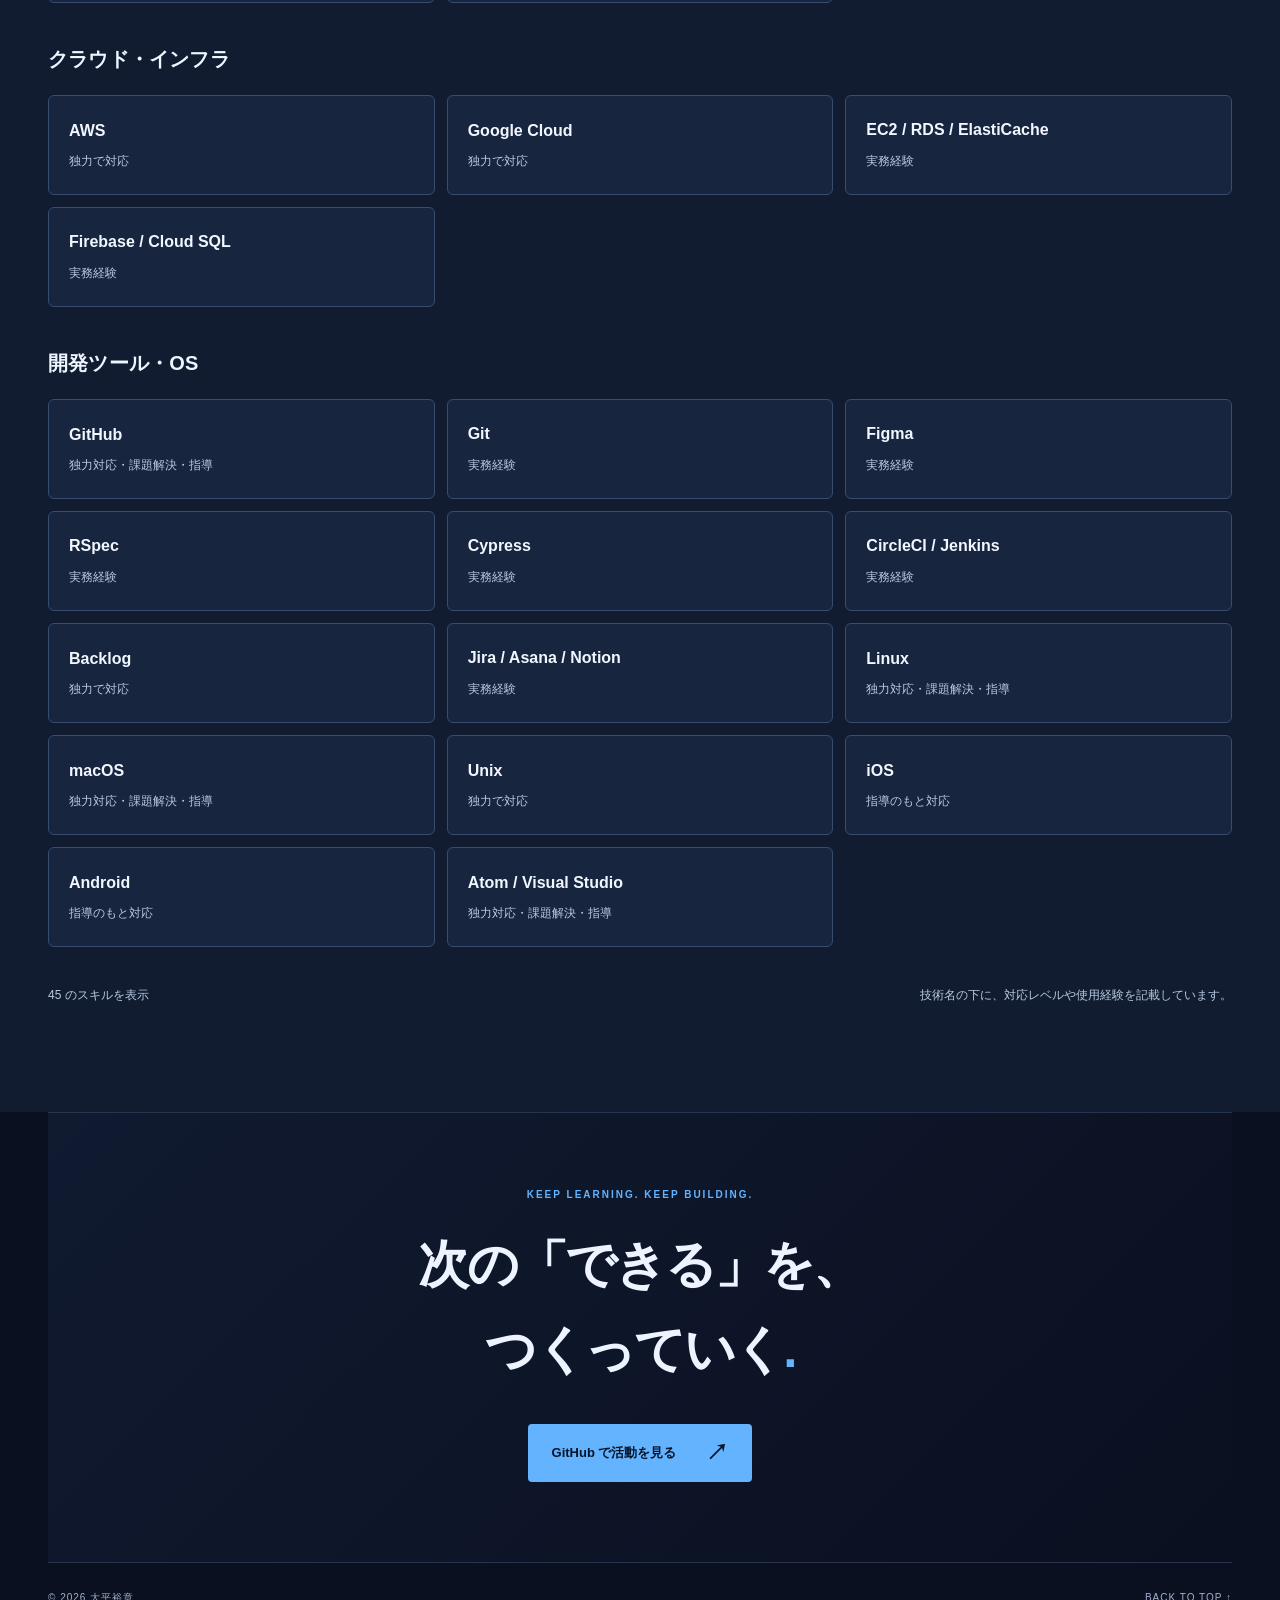
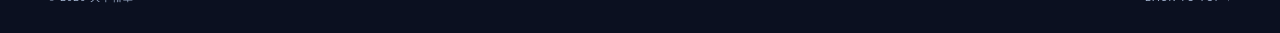
==== commit adc07b6b: "Present bilingual development history as a readable spreadsheet-style table" ====
--- a/index.html
+++ b/index.html
@@ -15,7 +15,7 @@
 };</code></pre><div class="code-status"><span>TypeScript</span><span>UTF-8</span><span>frontend ↔ backend</span></div></div></div><div class="hero-bottom"><div><strong>大平 裕章</strong><span>HIROAKI OHIRA / WEB ENGINEER</span></div><a href="#about">SCROLL TO EXPLORE <span aria-hidden="true">↓</span></a></div></section>
 <section class="expertise wrap" aria-label="得意な技術"><div class="expertise-heading"><span class="eyebrow">CORE EXPERTISE</span><span>5つの得意技術を、3つの領域で活かす</span></div><div class="expertise-grid"><article class="expertise-card"><span class="card-index">01 / FRONTEND</span><h3>TypeScript<br>React / Next.js</h3><p>TypeScriptを軸に、コンポーネント設計から画面実装まで。FigmaをもとにしたUI開発とデザインリニューアルを経験。</p></article><article class="expertise-card"><span class="card-index">02 / BACKEND</span><h3>Go / Golang</h3><p>バックエンドの強みのひとつ。TypeScript、React / Next.js、NestJSと並ぶ主力の技術として、Goを使った開発にも対応。</p></article><article class="expertise-card"><span class="card-index">03 / SERVER-SIDE</span><h3>NestJS</h3><p>サーバーサイドAPIの開発を担当。React / Next.jsのフロントエンドとつなぐ、サービス全体を見渡した実装。</p></article></div></section>
 <section id="about" class="section wrap"><div class="section-heading"><span class="eyebrow">01 — ABOUT ME</span><h2>領域を越えて、<br>ものづくりに向き合う。</h2></div><div class="about-layout"><p class="about-lead">画面の向こう側まで、<br>考えられるエンジニアに。</p><div class="about-copy"><p>受託企業と自社開発企業、その両方でサービス開発に携わってきました。React・TypeScript・Next.jsによるフロントエンドから、Node.js・Ruby・PHPによるサーバーサイドまで、幅広い技術を用いて開発に取り組んでいます。現在はTypeScript、React、Next.js、NestJS、Go（Golang）を得意技術としています。React Nativeにも対応しています。</p><p>大切にしているのは、まだ知らない技術にも一歩踏み出すこと。必要な知識を積極的に学び、現場の課題に応えられるエンジニアを目指しています。</p></div></div></section>
-<section id="experience" class="section wrap"><div class="section-heading split"><div><span class="eyebrow">02 — PROJECT HISTORY</span><h2>これまでの開発経験。</h2></div><p>担当した11案件の業務と技術。<br>各案件を開くと詳細を確認できます。</p></div><div class="project-list"><details class="project" open><summary><span class="project-number">01</span><span class="project-title"><strong>飲食・旅行代理店マッチング予約システム</strong><span class="project-period">2024.07 — 2026.05</span></span><span class="project-toggle" aria-hidden="true">＋</span></summary><div class="project-body"><div class="project-meta"><span>役割: SE</span><span>チーム: 6–10 名</span></div><ul><li>Reactコンポーネント開発・デザインリニューアル</li><li>サーバーサイドAPI開発、新規機能の仕様作成</li><li>Figmaをもとにした画面実装</li></ul><div class="project-tags" aria-label="使用技術"><span>TypeScript</span><span>React</span><span>Laravel</span><span>PHP</span><span>MySQL</span><span>Figma</span></div></div></details><details class="project" open><summary><span class="project-number">02</span><span class="project-title"><strong>iPhone拡張機能ショッピングアプリ</strong><span class="project-period">2024.06 — 2025.01</span></span><span class="project-toggle" aria-hidden="true">＋</span></summary><div class="project-body"><div class="project-meta"><span>役割: SE</span><span>チーム: 6–10 名</span></div><ul><li>Capacitor・Safari拡張を用いたiPhoneアプリ開発</li><li>サーバーサイドAPIと管理画面・アプリ画面の実装</li><li>テスト、開発者・社内向けドキュメント作成</li></ul><div class="project-tags" aria-label="使用技術"><span>TypeScript</span><span>React</span><span>Next.js</span><span>NestJS</span><span>Capacitor</span><span>PostgreSQL</span></div></div></details><details class="project" open><summary><span class="project-number">03</span><span class="project-title"><strong>ブロックチェーン資産管理システム</strong><span class="project-period">2021.11 — 2025.02</span></span><span class="project-toggle" aria-hidden="true">＋</span></summary><div class="project-body"><div class="project-meta"><span>役割: SE</span><span>チーム: 1–5 名</span></div><ul><li>Reactコンポーネント開発・デザインリニューアル</li><li>サーバーサイドAPIとFigmaベースの画面実装</li><li>実装・テスト・保守運用</li></ul><div class="project-tags" aria-label="使用技術"><span>TypeScript</span><span>React</span><span>Next.js</span><span>NestJS</span><span>MongoDB</span></div></div></details><details class="project"><summary><span class="project-number">04</span><span class="project-title"><strong>ゲームアカウント売買プラットフォーム</strong><span class="project-period">2022.10 — 2023.12</span></span><span class="project-toggle" aria-hidden="true">＋</span></summary><div class="project-body"><div class="project-meta"><span>役割: SE</span><span>チーム: 1–5 名</span></div><ul><li>GraphQL・HasuraによるAPI開発</li><li>仕様・機能の作成、実装・テスト</li><li>Figmaによるプロトタイプデザイン作成</li></ul><div class="project-tags" aria-label="使用技術"><span>TypeScript</span><span>React</span><span>Next.js</span><span>NestJS</span><span>GraphQL</span><span>Hasura</span><span>PostgreSQL</span><span>Cypress</span></div></div></details><details class="project"><summary><span class="project-number">05</span><span class="project-title"><strong>ラジオストリーミングアプリ</strong><span class="project-period">2022.10 — 2023.02</span></span><span class="project-toggle" aria-hidden="true">＋</span></summary><div class="project-body"><div class="project-meta"><span>役割: SE</span><span>チーム: 11–50 名</span></div><ul><li>フロントエンドの新規画面・コンポーネント開発</li><li>仕様・機能の作成、実装・テスト</li></ul><div class="project-tags" aria-label="使用技術"><span>TypeScript</span><span>React</span><span>Next.js</span><span>gRPC</span><span>Figma</span></div></div></details><details class="project"><summary><span class="project-number">06</span><span class="project-title"><strong>AIカスタマーサービスツール</strong><span class="project-period">2021.10 — 2022.04</span></span><span class="project-toggle" aria-hidden="true">＋</span></summary><div class="project-body"><div class="project-meta"><span>役割: SE</span><span>チーム: 1–5 名</span></div><ul><li>新規画面・マイクロフロントエンドの開発</li><li>Figmaをもとにした画面実装とサーバーサイドAPI開発</li><li>実装・テスト・保守運用</li></ul><div class="project-tags" aria-label="使用技術"><span>TypeScript</span><span>React</span><span>Next.js</span><span>NestJS</span><span>MongoDB</span><span>BigQuery</span><span>gRPC</span></div></div></details><details class="project"><summary><span class="project-number">07</span><span class="project-title"><strong>予約管理システム</strong><span class="project-period">2021.04 — 2021.07</span></span><span class="project-toggle" aria-hidden="true">＋</span></summary><div class="project-body"><div class="project-meta"><span>役割: SE</span><span>チーム: 1–5 名</span></div><ul><li>技術選定・要件定義・全体工数見積もり</li><li>デプロイ環境構築とコードのデプロイ</li><li>Figmaベースの画面実装、テスト・保守運用</li></ul><div class="project-tags" aria-label="使用技術"><span>Ruby on Rails</span><span>TypeScript</span><span>React</span><span>Next.js</span><span>RSpec</span><span>MySQL</span><span>Google Cloud</span><span>Firebase</span><span>Cloud SQL</span></div></div></details><details class="project"><summary><span class="project-number">08</span><span class="project-title"><strong>入出金管理アプリ</strong><span class="project-period">2020.10 — 2021.09</span></span><span class="project-toggle" aria-hidden="true">＋</span></summary><div class="project-body"><div class="project-meta"><span>役割: SE</span><span>チーム: 6–10 名</span></div><ul><li>実装・テスト・保守運用、コードレビュー・リファクタリング</li><li>Reactコンポーネントとデザインベースの画面実装</li><li>マイクロサービス間のAPI連携、機能ドキュメント作成</li></ul><div class="project-tags" aria-label="使用技術"><span>Ruby on Rails</span><span>RSpec</span><span>React</span><span>TypeScript</span><span>Next.js</span><span>MySQL</span><span>AWS</span><span>EC2</span><span>RDS</span></div></div></details><details class="project"><summary><span class="project-number">09</span><span class="project-title"><strong>チャットボット日程調整ツール</strong></span><span class="project-toggle" aria-hidden="true">＋</span></summary><div class="project-body"><div class="project-meta"><span>役割: SE</span><span>チーム: 6–10 名</span></div><ul><li>営業スタッフ・クライアントへのヒアリング、要件定義から保守運用まで</li><li>コードレビュー・リファクタリング、AWSサーバー構築・デプロイ</li><li>後進教育とカリキュラム作成</li></ul><div class="project-tags" aria-label="使用技術"><span>Ruby on Rails</span><span>RSpec</span><span>JavaScript</span><span>React</span><span>Riot.js</span><span>MySQL</span><span>AWS</span><span>ElastiCache</span><span>CircleCI</span></div></div></details><details class="project"><summary><span class="project-number">10</span><span class="project-title"><strong>採用ホームページ構築システム</strong></span><span class="project-toggle" aria-hidden="true">＋</span></summary><div class="project-body"><div class="project-meta"><span>役割: PM</span><span>チーム: 1–5 名</span></div><ul><li>機能追加・改修に伴う要件定義・設計</li><li>英語でのオフショア開発依頼、全体工数見積もり・進捗管理</li><li>業務改善、コードレビュー・デプロイ</li></ul><div class="project-tags" aria-label="使用技術"><span>Ruby on Rails</span><span>RSpec</span><span>JavaScript</span><span>MySQL</span><span>AWS</span><span>EC2</span><span>RDS</span><span>CircleCI</span></div></div></details><details class="project"><summary><span class="project-number">11</span><span class="project-title"><strong>社内評価システム</strong></span><span class="project-toggle" aria-hidden="true">＋</span></summary><div class="project-body"><div class="project-meta"><span>役割: SE</span><span>チーム: 1–5 名</span></div><ul><li>実装・テスト・保守運用、テスト仕様書作成</li><li>画面設計書をもとにしたUI実装</li><li>cronによるスクレイピング処理とシステム説明資料の作成</li></ul><div class="project-tags" aria-label="使用技術"><span>Ruby on Rails</span><span>React</span><span>JavaScript</span><span>MySQL</span><span>AWS</span><span>EC2</span><span>RDS</span><span>Jenkins</span></div></div></details></div></section>
+<section id="experience" class="section wrap"><div class="section-heading split"><div><span class="eyebrow">02 — PROJECT HISTORY</span><h2>これまでの開発経験。</h2></div><p>担当した11案件を一覧で掲載。<br>期間・担当業務・使用技術を比較できます。</p></div><p id="history-scroll-hint" class="history-hint">横スクロールで表全体を確認できます。期間が不明な案件は空欄です。</p><div class="history-scroll" role="region" aria-label="開発案件一覧（11件）" aria-describedby="history-scroll-hint" tabindex="0"><table class="history-table"><caption>開発案件一覧（11件）</caption><colgroup><col class="col-number"><col class="col-period"><col class="col-project"><col class="col-tasks"><col class="col-tech"><col class="col-role"><col class="col-team"></colgroup><thead><tr><th scope="col">No.</th><th scope="col">期間</th><th scope="col">案件名</th><th scope="col">担当業務</th><th scope="col">使用技術</th><th scope="col">役割</th><th scope="col">チーム規模</th></tr></thead><tbody><tr><td class="history-number">01</td><td class="history-period">2024.07 — 2026.05</td><th scope="row">飲食・旅行代理店マッチング予約システム</th><td><ul><li>Reactコンポーネント開発・デザインリニューアル</li><li>サーバーサイドAPI開発、新規機能の仕様作成</li><li>Figmaをもとにした画面実装</li></ul></td><td><div class="history-tags"><span>TypeScript</span><span>React</span><span>Laravel</span><span>PHP</span><span>MySQL</span><span>Figma</span></div></td><td>SE</td><td class="history-team">6–10 名</td></tr><tr><td class="history-number">02</td><td class="history-period">2024.06 — 2025.01</td><th scope="row">iPhone拡張機能ショッピングアプリ</th><td><ul><li>Capacitor・Safari拡張を用いたiPhoneアプリ開発</li><li>サーバーサイドAPIと管理画面・アプリ画面の実装</li><li>テスト、開発者・社内向けドキュメント作成</li></ul></td><td><div class="history-tags"><span>TypeScript</span><span>React</span><span>Next.js</span><span>NestJS</span><span>Capacitor</span><span>PostgreSQL</span></div></td><td>SE</td><td class="history-team">6–10 名</td></tr><tr><td class="history-number">03</td><td class="history-period">2021.11 — 2025.02</td><th scope="row">ブロックチェーン資産管理システム</th><td><ul><li>Reactコンポーネント開発・デザインリニューアル</li><li>サーバーサイドAPIとFigmaベースの画面実装</li><li>実装・テスト・保守運用</li></ul></td><td><div class="history-tags"><span>TypeScript</span><span>React</span><span>Next.js</span><span>NestJS</span><span>MongoDB</span></div></td><td>SE</td><td class="history-team">1–5 名</td></tr><tr><td class="history-number">04</td><td class="history-period">2022.10 — 2023.12</td><th scope="row">ゲームアカウント売買プラットフォーム</th><td><ul><li>GraphQL・HasuraによるAPI開発</li><li>仕様・機能の作成、実装・テスト</li><li>Figmaによるプロトタイプデザイン作成</li></ul></td><td><div class="history-tags"><span>TypeScript</span><span>React</span><span>Next.js</span><span>NestJS</span><span>GraphQL</span><span>Hasura</span><span>PostgreSQL</span><span>Cypress</span></div></td><td>SE</td><td class="history-team">1–5 名</td></tr><tr><td class="history-number">05</td><td class="history-period">2022.10 — 2023.02</td><th scope="row">ラジオストリーミングアプリ</th><td><ul><li>フロントエンドの新規画面・コンポーネント開発</li><li>仕様・機能の作成、実装・テスト</li></ul></td><td><div class="history-tags"><span>TypeScript</span><span>React</span><span>Next.js</span><span>gRPC</span><span>Figma</span></div></td><td>SE</td><td class="history-team">11–50 名</td></tr><tr><td class="history-number">06</td><td class="history-period">2021.10 — 2022.04</td><th scope="row">AIカスタマーサービスツール</th><td><ul><li>新規画面・マイクロフロントエンドの開発</li><li>Figmaをもとにした画面実装とサーバーサイドAPI開発</li><li>実装・テスト・保守運用</li></ul></td><td><div class="history-tags"><span>TypeScript</span><span>React</span><span>Next.js</span><span>NestJS</span><span>MongoDB</span><span>BigQuery</span><span>gRPC</span></div></td><td>SE</td><td class="history-team">1–5 名</td></tr><tr><td class="history-number">07</td><td class="history-period">2021.04 — 2021.07</td><th scope="row">予約管理システム</th><td><ul><li>技術選定・要件定義・全体工数見積もり</li><li>デプロイ環境構築とコードのデプロイ</li><li>Figmaベースの画面実装、テスト・保守運用</li></ul></td><td><div class="history-tags"><span>Ruby on Rails</span><span>TypeScript</span><span>React</span><span>Next.js</span><span>RSpec</span><span>MySQL</span><span>Google Cloud</span><span>Firebase</span><span>Cloud SQL</span></div></td><td>SE</td><td class="history-team">1–5 名</td></tr><tr><td class="history-number">08</td><td class="history-period">2020.10 — 2021.09</td><th scope="row">入出金管理アプリ</th><td><ul><li>実装・テスト・保守運用、コードレビュー・リファクタリング</li><li>Reactコンポーネントとデザインベースの画面実装</li><li>マイクロサービス間のAPI連携、機能ドキュメント作成</li></ul></td><td><div class="history-tags"><span>Ruby on Rails</span><span>RSpec</span><span>React</span><span>TypeScript</span><span>Next.js</span><span>MySQL</span><span>AWS</span><span>EC2</span><span>RDS</span></div></td><td>SE</td><td class="history-team">6–10 名</td></tr><tr><td class="history-number">09</td><td class="history-period"></td><th scope="row">チャットボット日程調整ツール</th><td><ul><li>営業スタッフ・クライアントへのヒアリング、要件定義から保守運用まで</li><li>コードレビュー・リファクタリング、AWSサーバー構築・デプロイ</li><li>後進教育とカリキュラム作成</li></ul></td><td><div class="history-tags"><span>Ruby on Rails</span><span>RSpec</span><span>JavaScript</span><span>React</span><span>Riot.js</span><span>MySQL</span><span>AWS</span><span>ElastiCache</span><span>CircleCI</span></div></td><td>SE</td><td class="history-team">6–10 名</td></tr><tr><td class="history-number">10</td><td class="history-period"></td><th scope="row">採用ホームページ構築システム</th><td><ul><li>機能追加・改修に伴う要件定義・設計</li><li>英語でのオフショア開発依頼、全体工数見積もり・進捗管理</li><li>業務改善、コードレビュー・デプロイ</li></ul></td><td><div class="history-tags"><span>Ruby on Rails</span><span>RSpec</span><span>JavaScript</span><span>MySQL</span><span>AWS</span><span>EC2</span><span>RDS</span><span>CircleCI</span></div></td><td>PM</td><td class="history-team">1–5 名</td></tr><tr><td class="history-number">11</td><td class="history-period"></td><th scope="row">社内評価システム</th><td><ul><li>実装・テスト・保守運用、テスト仕様書作成</li><li>画面設計書をもとにしたUI実装</li><li>cronによるスクレイピング処理とシステム説明資料の作成</li></ul></td><td><div class="history-tags"><span>Ruby on Rails</span><span>React</span><span>JavaScript</span><span>MySQL</span><span>AWS</span><span>EC2</span><span>RDS</span><span>Jenkins</span></div></td><td>SE</td><td class="history-team">1–5 名</td></tr></tbody></table></div></section>
 <section id="skills" class="skills-section"><div class="wrap section"><div class="section-heading split"><div><span class="eyebrow">03 — SKILLS &amp; TECHNOLOGIES</span><h2>得意技術と、開発で使う技術。</h2></div><p>主力の5技術を先頭に掲載。<br>その他の経験技術は分野別にまとめています。</p></div><div class="filters" role="group" aria-label="スキルのカテゴリ"><button data-filter="all" aria-pressed="true">すべて <span>45</span></button><button data-filter="languages" aria-pressed="false">言語</button><button data-filter="frameworks" aria-pressed="false">FW・実行環境</button><button data-filter="database" aria-pressed="false">データベース</button><button data-filter="cloud" aria-pressed="false">クラウド</button><button data-filter="other" aria-pressed="false">ツール・OS</button></div><section class="skill-group core-group"><h3>得意技術</h3><p>開発の中心となるTypeScript・React・Next.js・NestJS・Go。</p><div class="skills-grid core-skills"><article class="skill skill-core" data-category="languages"><span>TypeScript</span><span class="experience-label">得意技術</span></article><article class="skill skill-core" data-category="languages"><span>Go (Golang)</span><span class="experience-label">得意技術</span></article><article class="skill skill-core" data-category="frameworks"><span>React</span><span class="experience-label">得意技術</span></article><article class="skill skill-core" data-category="frameworks"><span>Next.js</span><span class="experience-label">得意技術</span></article><article class="skill skill-core" data-category="frameworks"><span>NestJS</span><span class="experience-label">得意技術</span></article></div></section><section class="skill-group"><h3>言語</h3><div class="skills-grid"><article class="skill" data-category="languages"><span>JavaScript</span><span class="skill-proficiency">独力対応・課題解決・指導</span></article><article class="skill" data-category="languages"><span>Ruby</span><span class="skill-proficiency">独力対応・課題解決・指導</span></article><article class="skill" data-category="languages"><span>PHP</span><span class="experience-label">実務経験</span></article><article class="skill" data-category="languages"><span>HTML</span><span class="skill-proficiency">独力対応・課題解決・指導</span></article><article class="skill" data-category="languages"><span>CSS</span><span class="skill-proficiency">独力対応・課題解決・指導</span></article><article class="skill" data-category="languages"><span>SQL</span><span class="skill-proficiency">独力で対応</span></article><article class="skill" data-category="languages"><span>Shell</span><span class="skill-proficiency">独力で対応</span></article></div></section><section class="skill-group"><h3>フレームワーク・実行環境</h3><div class="skills-grid"><article class="skill" data-category="frameworks"><span>React Native</span><span class="experience-label">使用可</span></article><article class="skill" data-category="frameworks"><span>Node.js</span><span class="experience-label">実務経験</span></article><article class="skill" data-category="frameworks"><span>Ruby on Rails</span><span class="skill-proficiency">独力対応・課題解決・指導</span></article><article class="skill" data-category="frameworks"><span>Laravel</span><span class="experience-label">実務経験</span></article><article class="skill" data-category="frameworks"><span>Capacitor</span><span class="experience-label">実務経験</span></article><article class="skill" data-category="frameworks"><span>Vue.js</span><span class="skill-proficiency">指導のもと対応</span></article><article class="skill" data-category="frameworks"><span>jQuery</span><span class="skill-proficiency">独力対応・課題解決・指導</span></article><article class="skill" data-category="frameworks"><span>Riot.js</span><span class="experience-label">実務経験</span></article><article class="skill" data-category="frameworks"><span>GraphQL / Hasura</span><span class="experience-label">実務経験</span></article><article class="skill" data-category="frameworks"><span>gRPC</span><span class="experience-label">実務経験</span></article></div></section><section class="skill-group"><h3>データベース</h3><div class="skills-grid"><article class="skill" data-category="database"><span>MySQL</span><span class="skill-proficiency">独力対応・課題解決・指導</span></article><article class="skill" data-category="database"><span>PostgreSQL</span><span class="skill-proficiency">独力で対応</span></article><article class="skill" data-category="database"><span>MongoDB</span><span class="experience-label">実務経験</span></article><article class="skill" data-category="database"><span>SQLite</span><span class="skill-proficiency">独力で対応</span></article><article class="skill" data-category="database"><span>BigQuery</span><span class="experience-label">実務経験</span></article></div></section><section class="skill-group"><h3>クラウド・インフラ</h3><div class="skills-grid"><article class="skill" data-category="cloud"><span>AWS</span><span class="skill-proficiency">独力で対応</span></article><article class="skill" data-category="cloud"><span>Google Cloud</span><span class="skill-proficiency">独力で対応</span></article><article class="skill" data-category="cloud"><span>EC2 / RDS / ElastiCache</span><span class="experience-label">実務経験</span></article><article class="skill" data-category="cloud"><span>Firebase / Cloud SQL</span><span class="experience-label">実務経験</span></article></div></section><section class="skill-group"><h3>開発ツール・OS</h3><div class="skills-grid"><article class="skill" data-category="other"><span>GitHub</span><span class="skill-proficiency">独力対応・課題解決・指導</span></article><article class="skill" data-category="other"><span>Git</span><span class="experience-label">実務経験</span></article><article class="skill" data-category="other"><span>Figma</span><span class="experience-label">実務経験</span></article><article class="skill" data-category="other"><span>RSpec</span><span class="experience-label">実務経験</span></article><article class="skill" data-category="other"><span>Cypress</span><span class="experience-label">実務経験</span></article><article class="skill" data-category="other"><span>CircleCI / Jenkins</span><span class="experience-label">実務経験</span></article><article class="skill" data-category="other"><span>Backlog</span><span class="skill-proficiency">独力で対応</span></article><article class="skill" data-category="other"><span>Jira / Asana / Notion</span><span class="experience-label">実務経験</span></article><article class="skill" data-category="other"><span>Linux</span><span class="skill-proficiency">独力対応・課題解決・指導</span></article><article class="skill" data-category="other"><span>macOS</span><span class="skill-proficiency">独力対応・課題解決・指導</span></article><article class="skill" data-category="other"><span>Unix</span><span class="skill-proficiency">独力で対応</span></article><article class="skill" data-category="other"><span>iOS</span><span class="skill-proficiency">指導のもと対応</span></article><article class="skill" data-category="other"><span>Android</span><span class="skill-proficiency">指導のもと対応</span></article><article class="skill" data-category="other"><span>Atom / Visual Studio</span><span class="skill-proficiency">独力対応・課題解決・指導</span></article></div></section><div class="skill-caption"><span id="skill-count" role="status" aria-live="polite">45 のスキルを表示</span><span>技術名の下に、対応レベルや使用経験を記載しています。</span></div></div></section>
 <section class="closing wrap"><span class="eyebrow">KEEP LEARNING. KEEP BUILDING.</span><h2>次の「できる」を、<br>つくっていく<span class="lime">.</span></h2><a class="button" href="https://github.com/hi629" target="_blank" rel="noopener noreferrer">GitHub で活動を見る <span aria-hidden="true">↗</span></a></section></main><footer class="wrap footer"><span>© 2026 大平裕章</span><a href="#top">BACK TO TOP ↑</a></footer>
 <script>
--- a/index.css
+++ b/index.css
@@ -25,3 +25,7 @@
 .skills-section{background:#111c30}.skill-group{margin:38px 0}.skill-group[hidden]{display:none}.skill-group h3{font-size:20px;color:#eef5ff;margin:0 0 18px;letter-spacing:.01em}.skill-group>p{font-size:14px;color:#b9cae2;margin:-6px 0 22px}.core-group{padding:28px;border:1px solid #456d9d;border-radius:8px;background:#13243c;margin-top:28px}.core-skills{grid-template-columns:repeat(5,minmax(0,1fr))}.skill{display:flex;flex-direction:column;align-items:flex-start;justify-content:center;gap:9px;min-height:100px;padding:20px;background:#17263e;border-color:#364d6e}.skill>span:first-child{font-size:16px;font-weight:600;line-height:1.5;color:#f2f6ff}.skill-proficiency{font-size:12px;color:#b9c9e2;line-height:1.6}.experience-label,html[lang=en] .experience-label{font-size:12px;color:#b9c9e2;background:transparent;padding:0;white-space:normal}.skill-core{background:#1b3555;border-color:#578fc9}.skill-core .experience-label{color:#93ceff}.filters{gap:10px}.filters button{font-size:14px;padding:10px 20px;color:#d0ddf0;border-color:#486182}.filters button[aria-pressed=true]{background:#83c2ff;color:#081c32;border-color:#83c2ff;font-weight:700}.filters button:hover{background:#274667}.filters button[aria-pressed=true]:hover{background:#a2d2ff}.skill-caption,html[lang=en] .skill-caption{font-size:12px;color:#b8c9e2}.skills-section .split>p{font-size:14px;color:#b8c9e2}
 @media(max-width:1100px){.core-skills{grid-template-columns:repeat(3,minmax(0,1fr))}}@media(max-width:850px){.core-group{padding:20px}.core-skills{grid-template-columns:repeat(2,minmax(0,1fr))}.skill-group h3{font-size:18px}.skill-group>p{font-size:13px}.filters button{font-size:12px;padding:9px 14px}.skill{min-height:88px;padding:16px}.skill>span:first-child{font-size:15px}.skill-caption{gap:10px}}
 @media(max-width:360px){.core-skills{grid-template-columns:1fr}}
+
+/* Spreadsheet-style project history. */
+.history-hint{font-size:12px;color:#b9cae2;margin:0 0 14px}.history-scroll{overflow:auto;border:1px solid #415575;border-radius:6px;max-height:780px;scrollbar-color:#5e7b9f #152239}.history-scroll:focus-visible{outline:3px solid #83c2ff;outline-offset:4px}.history-table{width:100%;min-width:1260px;border-collapse:separate;border-spacing:0;table-layout:fixed;font-size:12px;line-height:1.85;color:#d4e0f2;background:#101c30}.history-table caption{text-align:left;padding:15px 18px;font-size:14px;font-weight:600;background:#182b46;color:#f0f6ff;border-bottom:1px solid #415575}.history-table .col-number{width:46px}.history-table .col-period{width:160px}.history-table .col-project{width:210px}.history-table .col-tasks{width:360px}.history-table .col-tech{width:290px}.history-table .col-role{width:64px}.history-table .col-team{width:100px}.history-table th,.history-table td{padding:16px 14px;text-align:left;vertical-align:top;border-bottom:1px solid #344863;border-right:1px solid #344863;overflow-wrap:anywhere}.history-table tr>:last-child{border-right:0}.history-table tbody tr:last-child>*{border-bottom:0}.history-table thead th{position:sticky;top:0;z-index:3;background:#233c5f;color:#f3f7ff;font-size:12px;font-weight:650;white-space:nowrap;padding-block:13px;box-shadow:0 1px #58769b}.history-table tbody th{font-size:13px;font-weight:600;color:#f0f5ff}.history-table tbody tr:nth-child(even){background:#15243b}.history-table tbody tr:hover{background:#203651}.history-table ul{margin:0;padding-left:16px}.history-table li+li{margin-top:8px}.history-number{color:#8eaacb;font-family:monospace}.history-period{font-size:11px;font-family:monospace;white-space:nowrap}.history-team{white-space:nowrap}.history-tags{display:flex;flex-wrap:wrap;gap:6px}.history-tags span{font-size:11px;line-height:1.5;padding:4px 7px;background:#223c5d;border:1px solid #405f85;color:#c7e3ff;border-radius:3px}.history-table thead th:first-child{left:0;z-index:4}.history-table tbody td:first-child{position:sticky;left:0;background:#15243b;z-index:1}.history-table tbody tr:hover td:first-child{background:#203651}@media(max-width:850px){.history-scroll{max-height:70vh}.history-hint{font-size:11px;line-height:1.8}.history-table caption{font-size:13px}}
+@media(min-width:1280px){.history-table{min-width:1180px}.history-table .col-period{width:150px}.history-table .col-project{width:200px}.history-table .col-tasks{width:330px}.history-table .col-tech{width:270px}}
